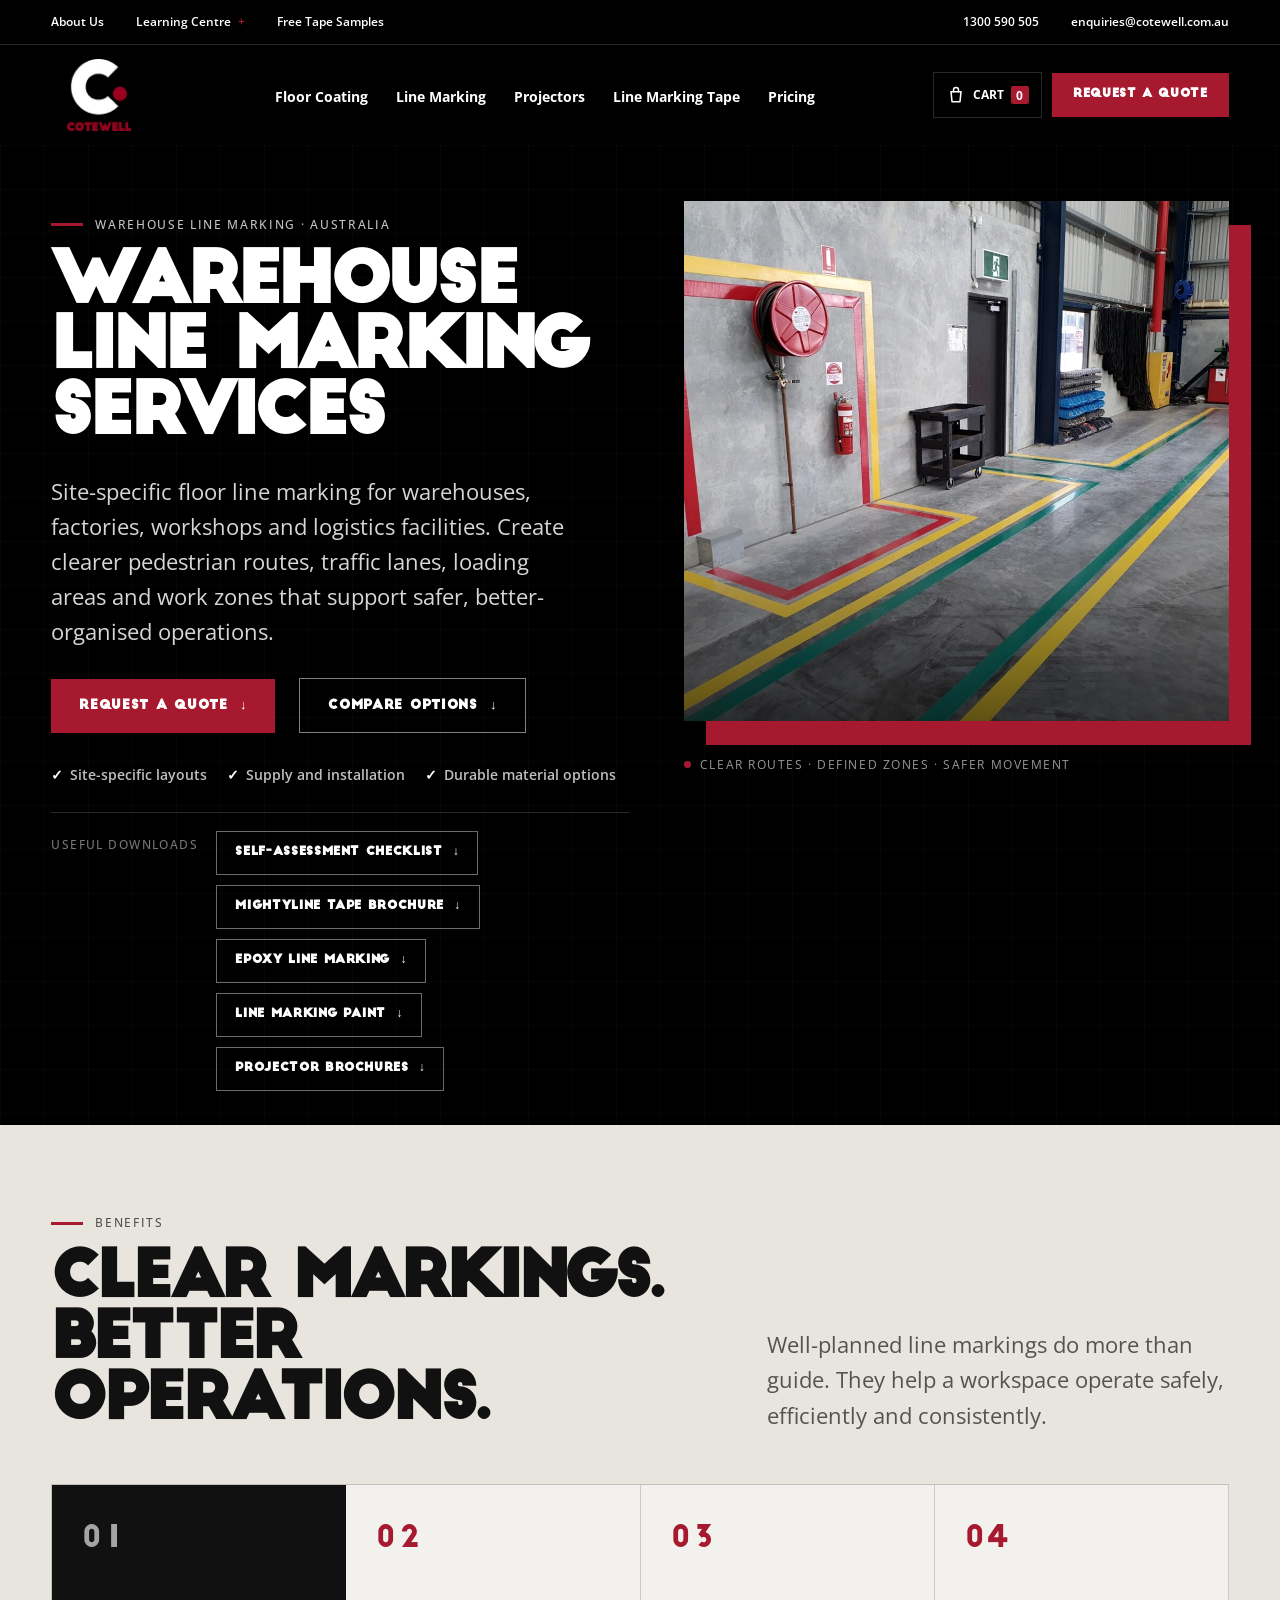
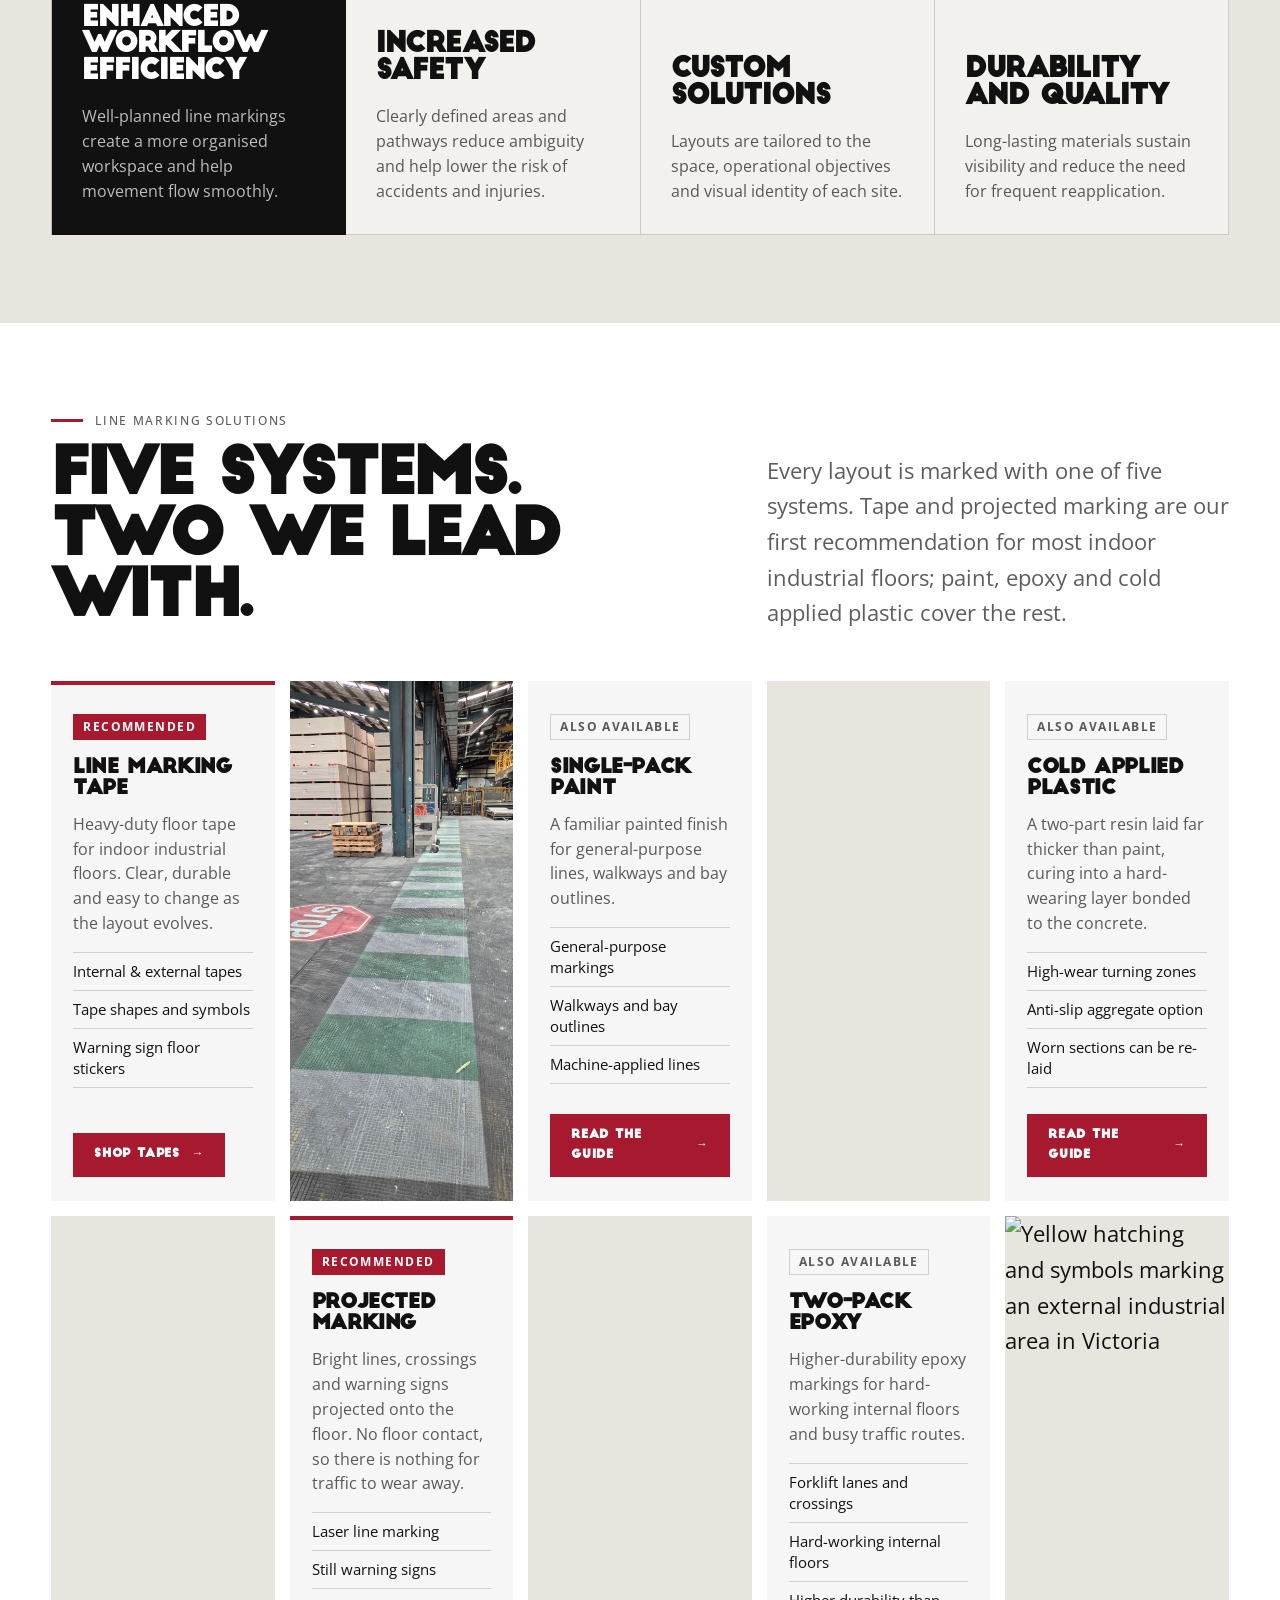
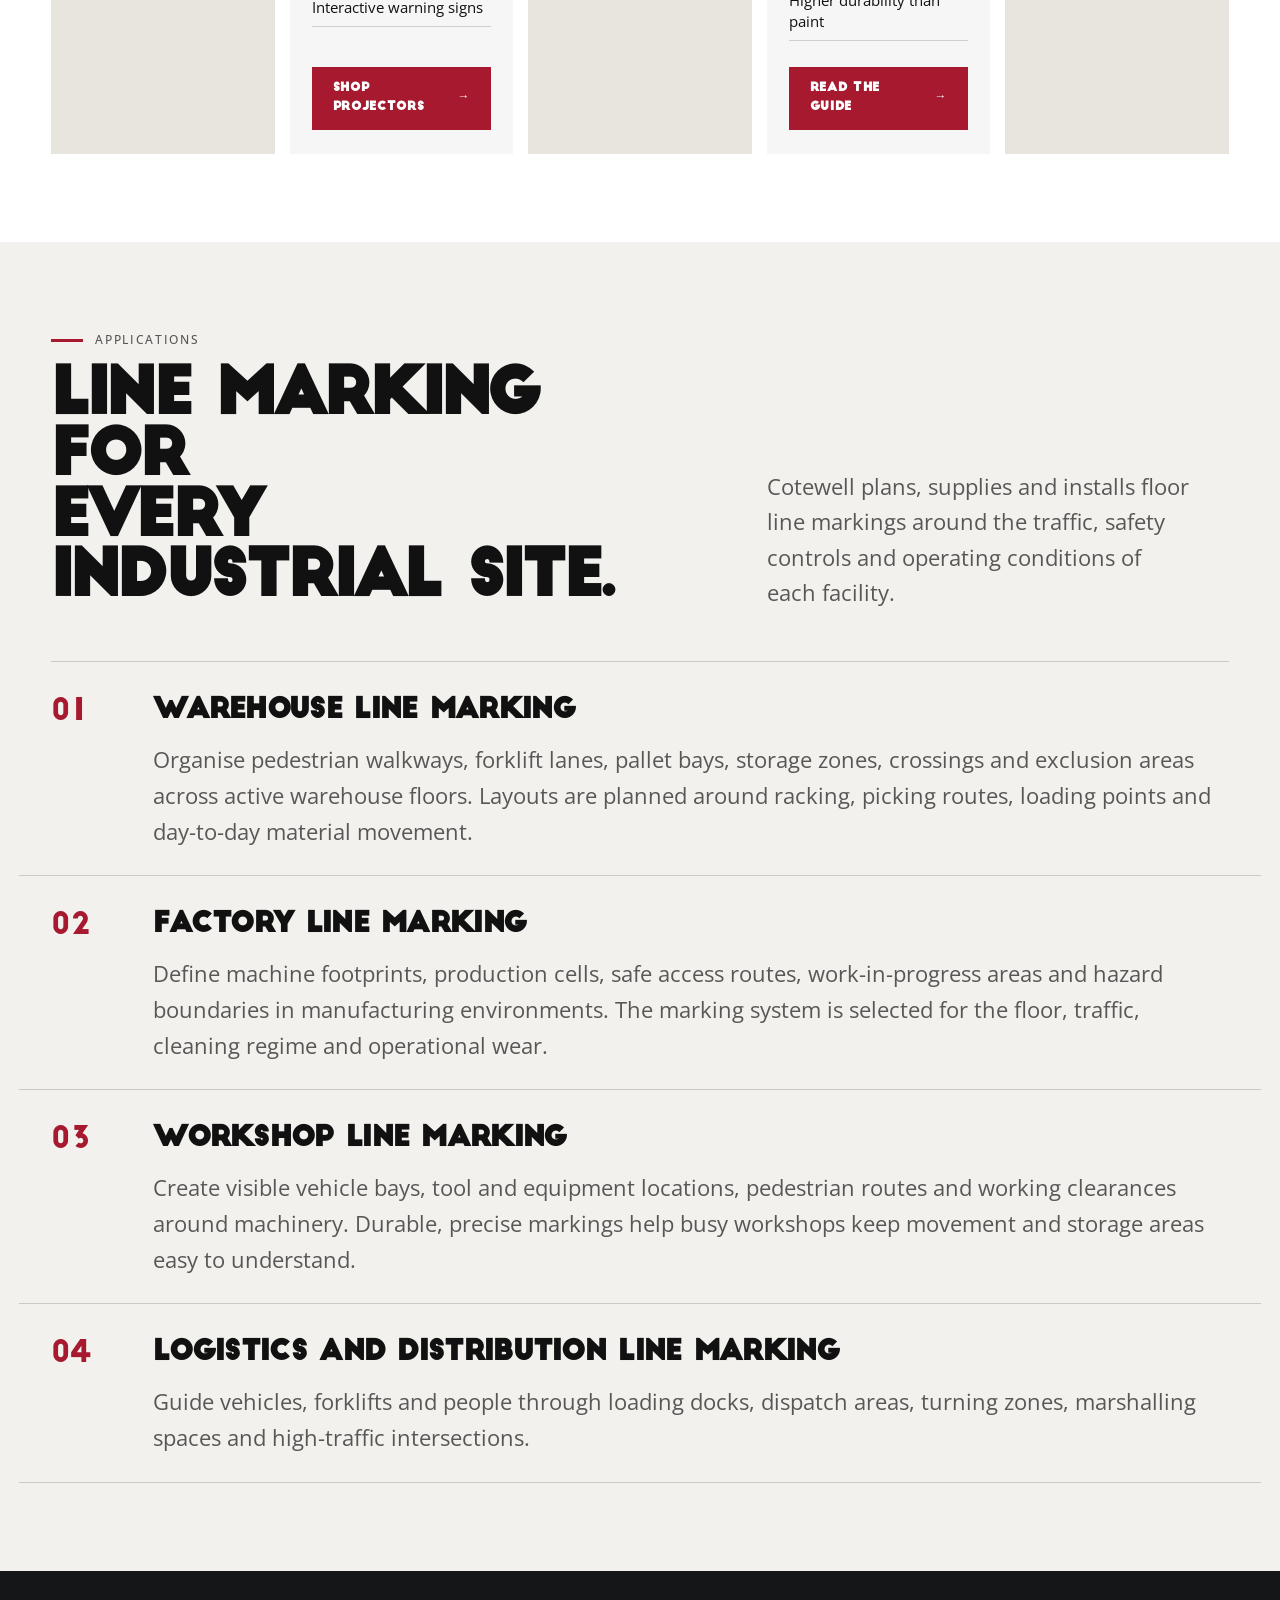
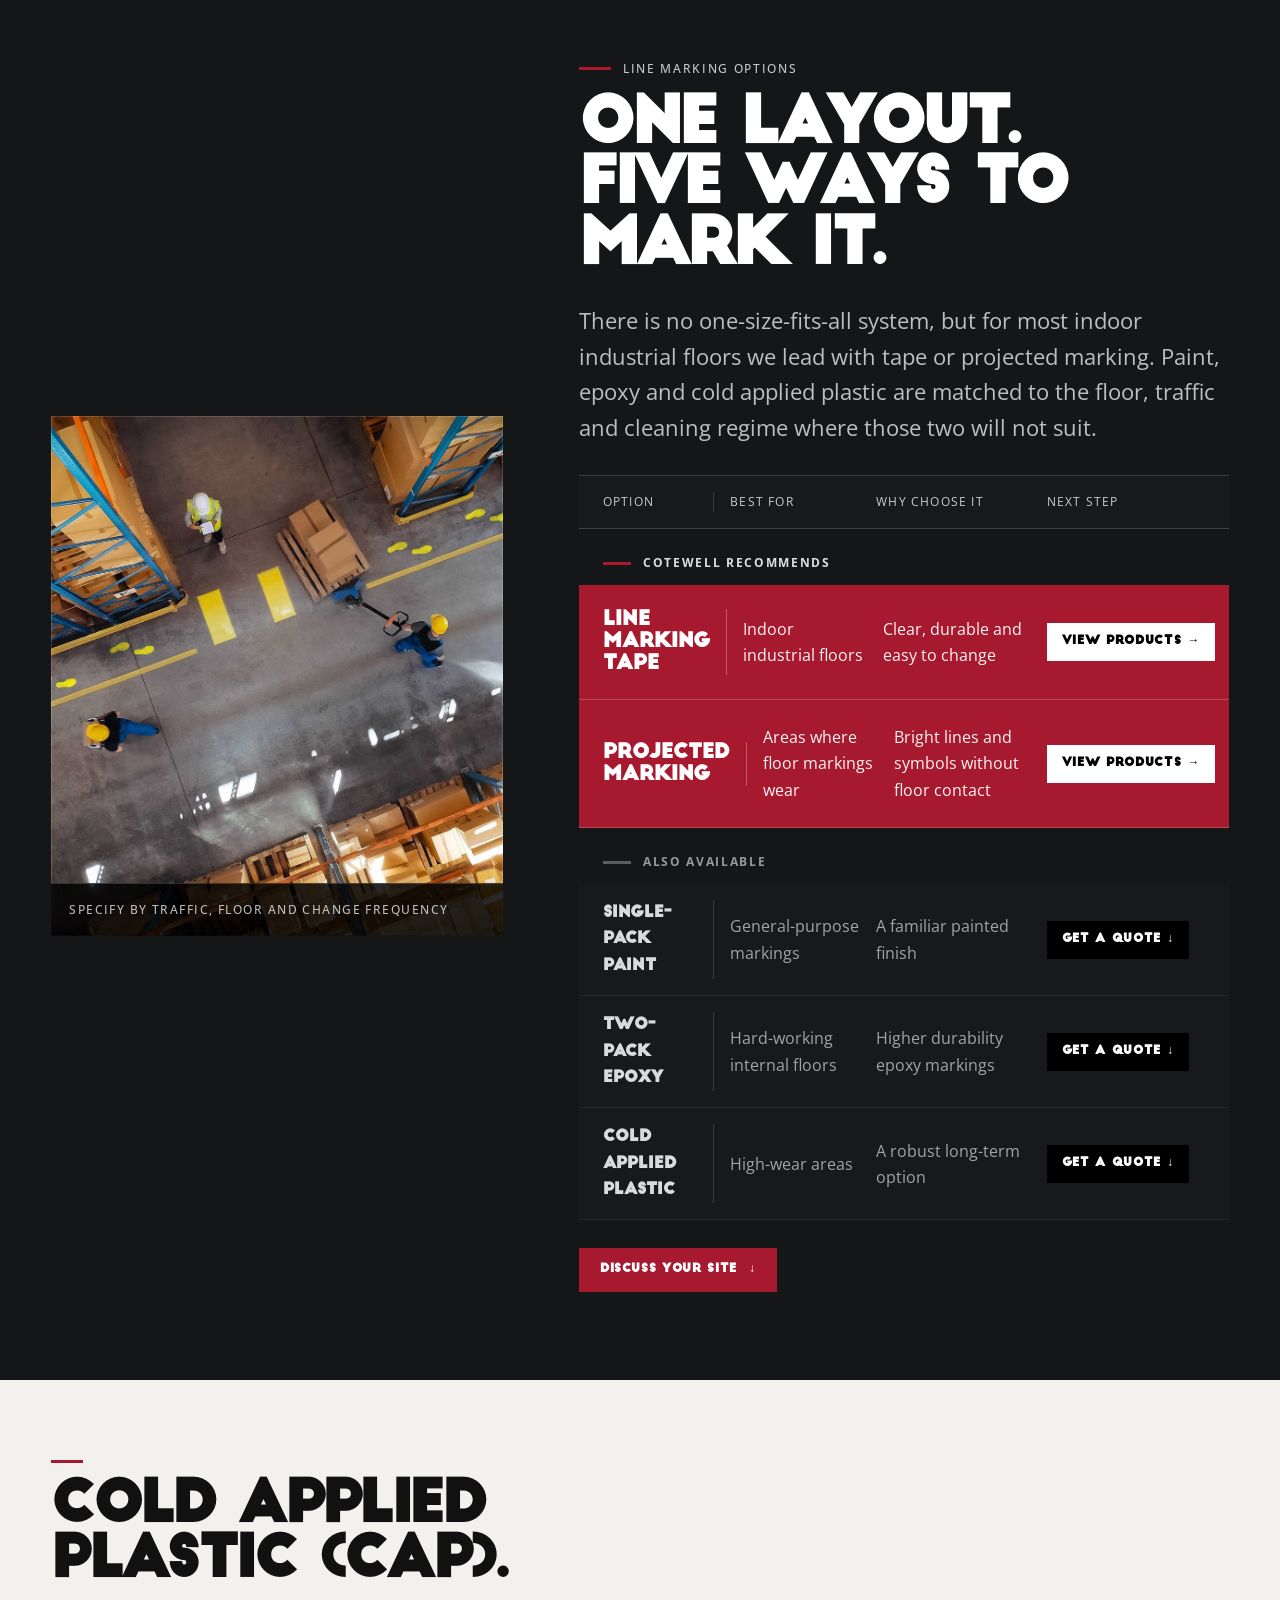
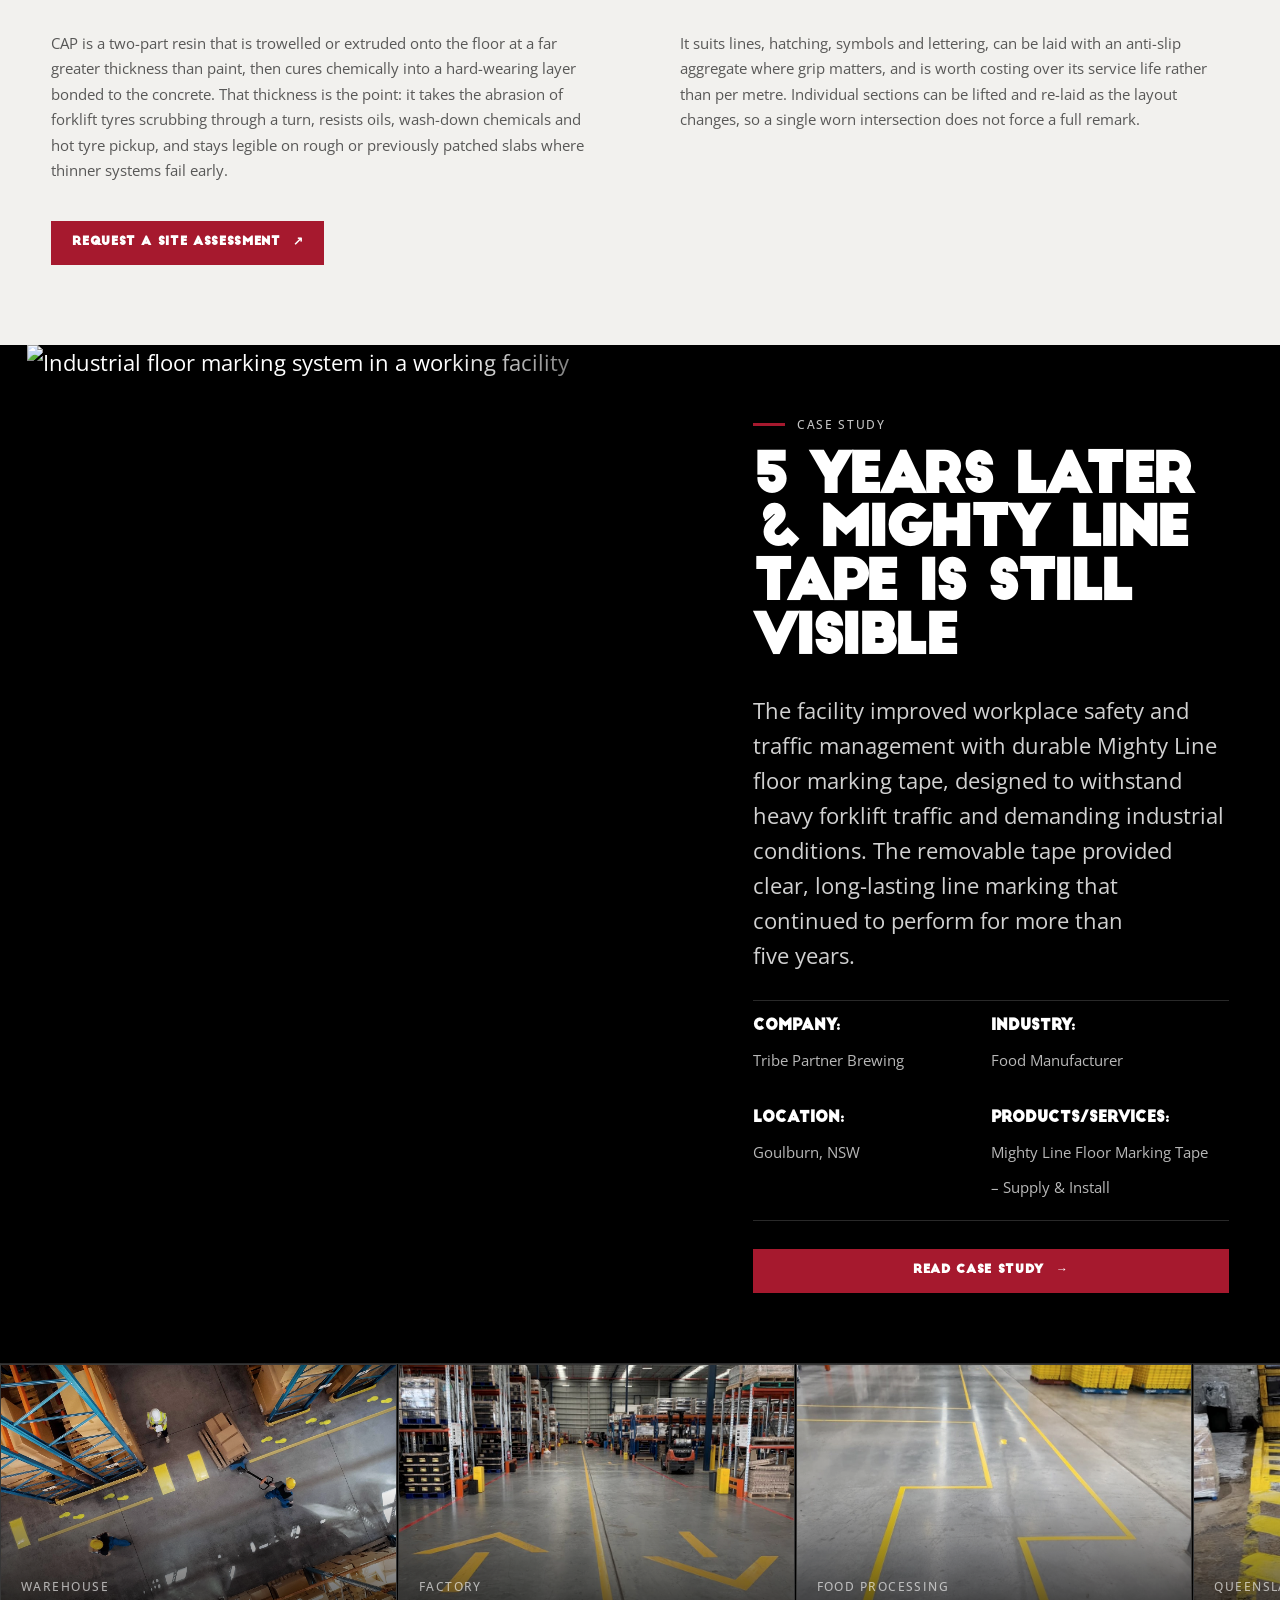
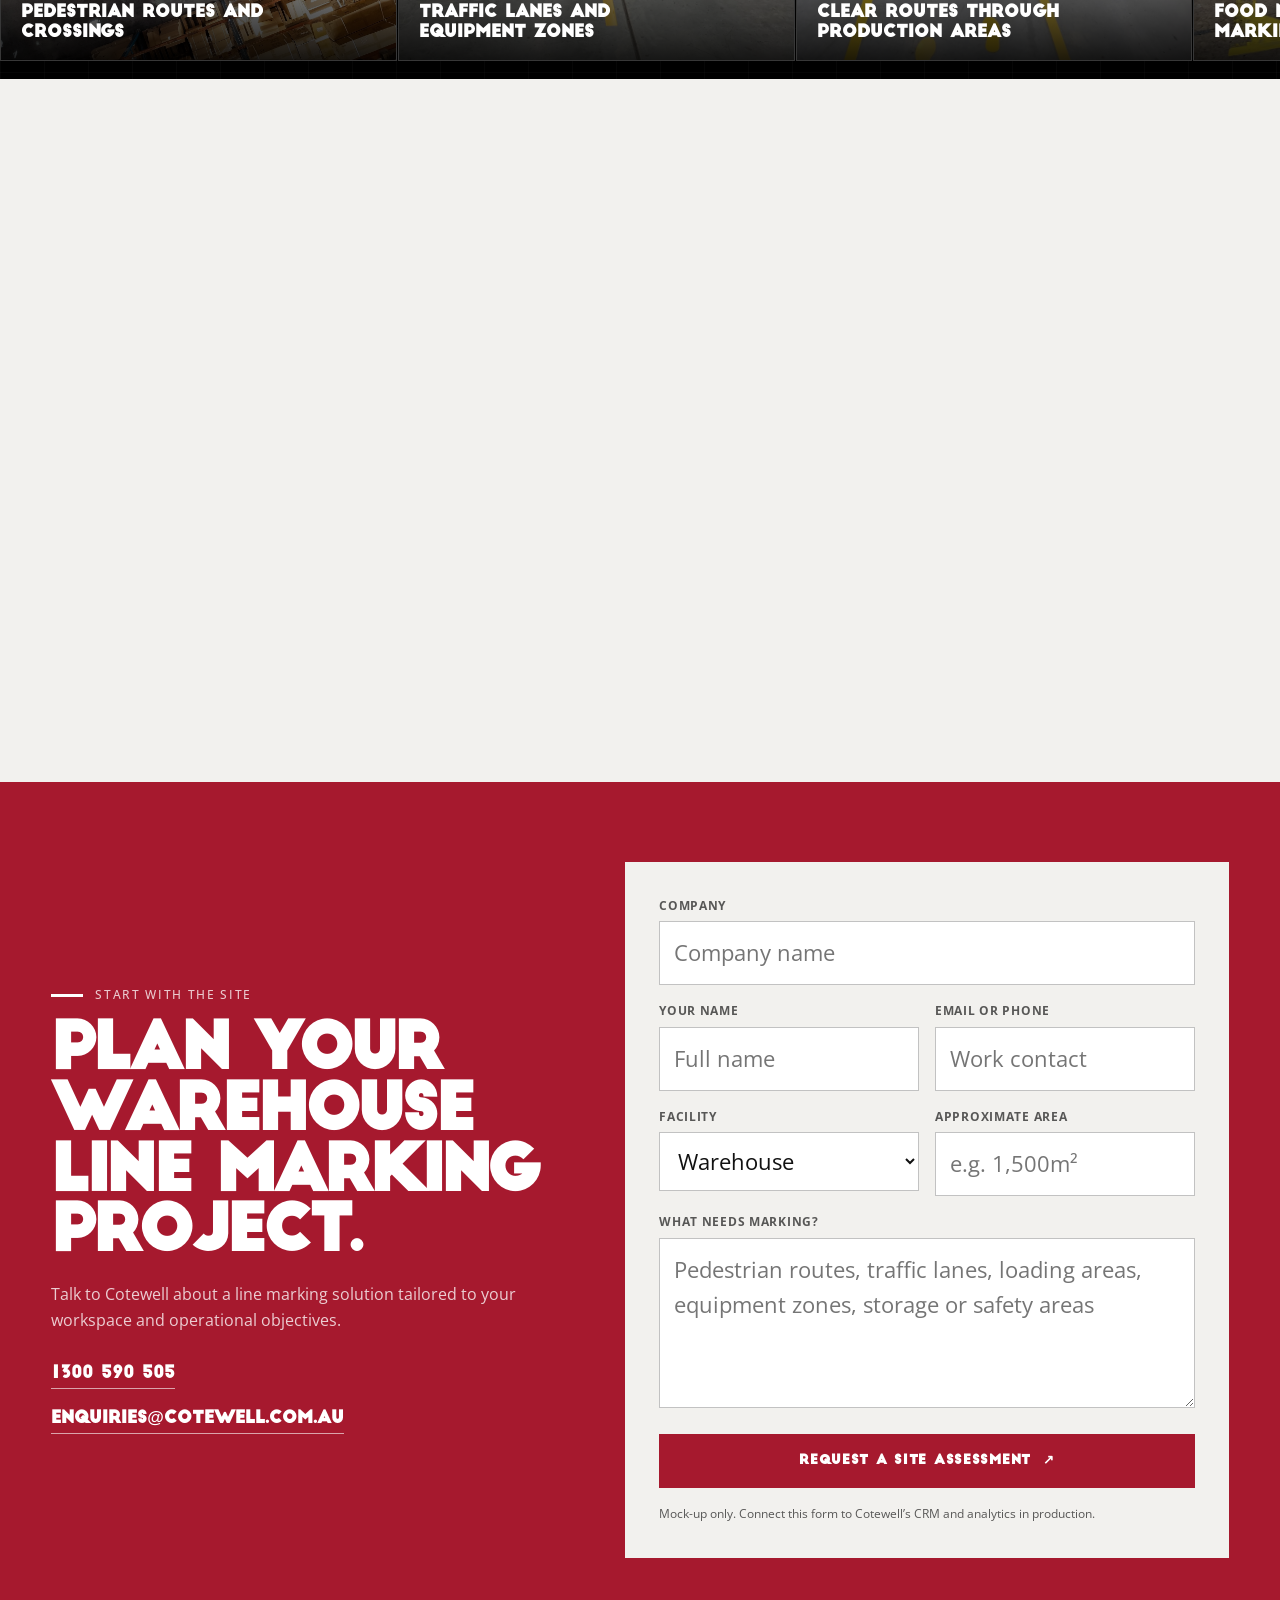
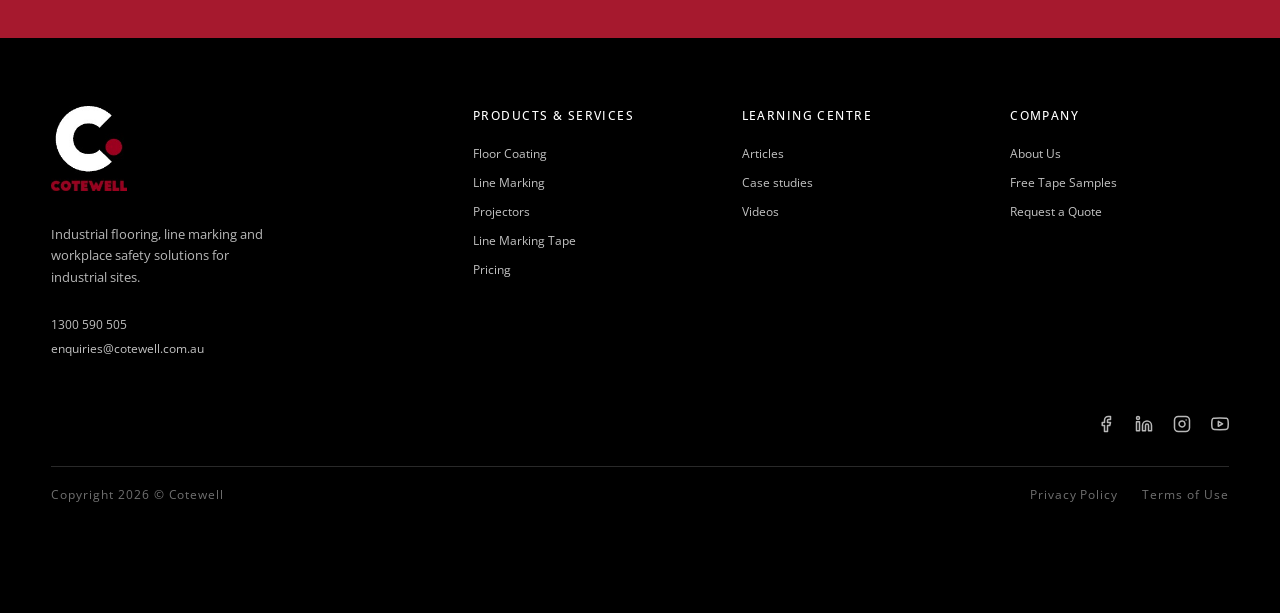
==== index.html @ 3748c62d "Section updates" ====
<!doctype html>
<html lang="en-AU">

<head>
  <meta charset="utf-8">
  <meta name="viewport" content="width=device-width, initial-scale=1">
  <title>Warehouse Line Marking | Cotewell Australia</title>
  <meta name="description"
    content="Warehouse line marking services for factories, workshops and logistics sites. Plan safer traffic routes, work zones and pedestrian areas.">
  <link rel="canonical" href="https://cotewell.com.au/service/line-markings/">
  <meta name="robots" content="noindex, nofollow">
  <meta name="theme-color" content="#090a0b">
  <script type="application/ld+json">
  {
    "@context": "https://schema.org",
    "@graph": [
      {
        "@type": "Service",
        "@id": "https://cotewell.com.au/service/line-markings/#service",
        "name": "Warehouse and Line Marking Services",
        "serviceType": "Warehouse and floor line marking",
        "url": "https://cotewell.com.au/service/line-markings/",
        "description": "Site-specific floor line marking for warehouses, factories, workshops and logistics facilities, including pedestrian routes, traffic lanes, loading areas, equipment zones and safety markings.",
        "provider": {
          "@type": "Organization",
          "name": "Cotewell",
          "url": "https://cotewell.com.au/",
          "telephone": "+61 1300 590 505"
        },
        "areaServed": {
          "@type": "Country",
          "name": "Australia"
        },
        "audience": {
          "@type": "BusinessAudience",
          "audienceType": "Warehouses, factories, workshops and logistics facilities"
        }
      },
      {
        "@type": "FAQPage",
        "@id": "https://cotewell.com.au/service/line-markings/#faq",
        "mainEntity": [
          {
            "@type": "Question",
            "name": "How much does warehouse or line marking cost?",
            "acceptedAnswer": {
              "@type": "Answer",
              "text": "Cost depends on the area, layout complexity, surface preparation, marking material, number of colours and symbols, site access and whether installation must happen after hours. Cotewell can assess the site and provide a project-specific quote."
            }
          },
          {
            "@type": "Question",
            "name": "How long do warehouse floor line markings last?",
            "acceptedAnswer": {
              "@type": "Answer",
              "text": "Longevity depends on the floor condition, traffic volume, vehicle turning, cleaning methods, chemical exposure and the selected system. Tape, paint, two-pack epoxy, cold applied plastic and projected marking each suit different wear profiles."
            }
          },
          {
            "@type": "Question",
            "name": "How much downtime is needed for line marking installation?",
            "acceptedAnswer": {
              "@type": "Answer",
              "text": "Downtime varies with preparation, layout size and the cure or application requirements of the selected material. Work can often be staged by zone or scheduled around shifts. Tape and projected marking may suit sites where access windows are especially limited."
            }
          },
          {
            "@type": "Question",
            "name": "What information is needed to plan a line marking layout?",
            "acceptedAnswer": {
              "@type": "Answer",
              "text": "Useful inputs include a site plan, pedestrian and vehicle routes, loading points, storage areas, machinery footprints, exclusion zones, floor condition, cleaning regime and future layout changes. An on-site assessment can confirm measurements and operational constraints."
            }
          },
          {
            "@type": "Question",
            "name": "Can line markings support workplace safety standards and site compliance?",
            "acceptedAnswer": {
              "@type": "Answer",
              "text": "Clear markings can support a site's traffic management, risk controls and safety communication. The final layout should reflect the site's risk assessment, operational rules, workplace health and safety duties and any applicable Australian Standards or client specifications."
            }
          }
        ]
      },
      {
        "@type": "BreadcrumbList",
        "@id": "https://cotewell.com.au/service/line-markings/#breadcrumb",
        "itemListElement": [
          {
            "@type": "ListItem",
            "position": 1,
            "name": "Home",
            "item": "https://cotewell.com.au/"
          },
          {
            "@type": "ListItem",
            "position": 2,
            "name": "Services",
            "item": "https://cotewell.com.au/service/"
          },
          {
            "@type": "ListItem",
            "position": 3,
            "name": "Warehouse and Line Marking",
            "item": "https://cotewell.com.au/service/line-markings/"
          }
        ]
      }
    ]
  }
  </script>
  <link rel="icon" href="assets/img/favicon.svg" type="image/svg+xml">
  <link rel="stylesheet" href="styles.css">
</head>

<body>
  <a class="skip-link" href="#main">Skip to content</a>


  <header class="site-header" data-header data-site-header>
    <div class="utility">
      <div class="shell utility__inner">
        <div class="utility__links">
          <a href="https://cotewell.com.au/our-story/">About Us</a>
          <div class="learning-menu">
            <button type="button" aria-expanded="false">Learning Centre</button>
            <div class="submenu">
              <a href="https://cotewell.com.au/learning-centre/#articles">Articles</a>
              <a href="https://cotewell.com.au/video-gallery/">Case studies</a>
              <a href="https://cotewell.com.au/video-gallery/">Videos</a>
            </div>
          </div>
          <a href="https://cotewell.com.au/request-free-sample/">Free Tape Samples</a>
        </div>
        <div class="utility__contact">
          <a href="tel:1300590505">1300 590 505</a>
          <a href="mailto:enquiries@cotewell.com.au">enquiries@cotewell.com.au</a>
        </div>
      </div>
    </div>
    <div class="shell main-nav">
      <a class="brand" href="https://cotewell.com.au/" aria-label="Cotewell home">
        <img src="assets/media/cotewell-logo.jpeg" alt="Cotewell">
      </a>
      <nav class="primary" id="primary-menu" aria-label="Primary navigation">
        <a href="https://cotewell.com.au/service/floor-coating-and-sealing/">Floor Coating</a>
        <a href="https://cotewell.com.au/service/line-markings/">Line Marking</a>
        <a href="https://cotewell.com.au/product-category/line-marking-projector/">Projectors</a>
        <a href="https://cotewell.com.au/product-category/tape/">Line Marking Tape</a>
        <a href="https://cotewell.com.au/cost-calculator/">Pricing</a>
      </nav>
      <div class="nav-actions">
        <a class="cart-link" href="https://cotewell.com.au/cart/" aria-label="Cart, 0 items">
          <svg width="15" height="15" viewBox="0 0 24 24" fill="none" stroke="currentColor" stroke-width="1.9"
            stroke-linecap="round" stroke-linejoin="round" aria-hidden="true">
            <path d="M6 8h12l-1.2 12H7.2L6 8z"></path>
            <path d="M9 8V6a3 3 0 0 1 6 0v2"></path>
          </svg>
          <span>Cart</span><b>0</b>
        </a>
        <a class="button button--red header-cta" href="https://cotewell.com.au/request-quote/">Request a Quote</a>
      </div>
    </div>
  </header>

  <main id="main">
    <section class="hero" id="overview">
      <div class="shell hero__grid">
        <div class="hero__copy reveal">
          <p class="eyebrow"><span></span>Warehouse line marking · Australia</p>
          <h1>Warehouse<br> Line Marking Services</h1>
          <p class="hero__lead">Site-specific floor line marking for warehouses, factories, workshops and logistics
            facilities. Create clearer pedestrian routes, traffic lanes, loading areas and work zones that support
            safer, better-organised operations.</p>
          <div class="hero__actions">
            <a class="button button--red button--large" href="#quote">Request a Quote <span>↓</span></a>
            <a class="button button--outline button--large" href="#options">Compare options <span>↓</span></a>
          </div>
          <ul class="hero__checks" aria-label="Line marking service assurances">
            <li>Site-specific layouts</li>
            <li>Supply and installation</li>
            <li>Durable material options</li>
          </ul>
          <div class="hero__resources" aria-label="Useful downloads">
            <span class="mono">Useful downloads</span>
            <div>
              <a href="https://cotewell.com.au/wp-content/uploads/2023/09/CTW_Self-Assessment_Checklist.pdf"
                target="_blank" rel="noopener">Self-assessment checklist <span aria-hidden="true">↓</span></a>
              <a href="https://cotewell.com.au/wp-content/uploads/2026/01/Mighty-Line-Standard-Tape-Brochure.pdf"
                target="_blank" rel="noopener">MightyLine tape brochure <span aria-hidden="true">↓</span></a>
              <a href="assets/PDF/2 Pack Epoxy Line Marking Brochure 2026.pdf" target="_blank" rel="noopener">Epoxy line
                marking <span aria-hidden="true">↓</span></a>
              <a href="assets/PDF/Delta Fieldlas Laser Line Marking Brochure - Bleed Margins.pdf" target="_blank"
                rel="noopener">Line marking paint <span aria-hidden="true">↓</span></a>
              <a href="assets/PDF/GoLine Line Marking Projector Brochure 2026.pdf" target="_blank"
                rel="noopener">Projector brochures <span aria-hidden="true">↓</span></a>
            </div>
          </div>
        </div>

        <div class="hero__visual reveal reveal--late">
          <picture>
            <img src="assets/img/line-markings-hero.jpg"
              alt="Clear yellow and white floor line markings in an industrial facility" width="1024" height="1024">
          </picture>
          <div class="hero__caption"><span class="live-dot" aria-hidden="true"></span>Clear routes · Defined zones ·
            Safer movement</div>
        </div>
      </div>
    </section>

    <section class="section benefits-section" id="benefits" aria-labelledby="benefits-title">
      <div class="shell">
        <div class="section-head reveal">
          <div>
            <p class="eyebrow eyebrow--dark"><span></span>Benefits</p>
            <h2 id="benefits-title">Clear markings.<br>Better operations.</h2>
          </div>
          <p>Well-planned line markings do more than guide. They help a workspace operate safely, efficiently and
            consistently.</p>
        </div>
        <div class="benefit-grid benefit-grid--four">
          <article class="benefit-card benefit-card--morale reveal" tabindex="0"><span
              class="benefit-card__number">01</span>
            <h3>Enhanced workflow efficiency</h3>
            <p>Well-planned line markings create a more organised workspace and help movement flow smoothly.</p>
          </article>
          <article class="benefit-card benefit-card--safety reveal" tabindex="0"><span
              class="benefit-card__number">02</span>
            <h3>Increased safety</h3>
            <p>Clearly defined areas and pathways reduce ambiguity and help lower the risk of accidents and injuries.
            </p>
          </article>
          <article class="benefit-card benefit-card--care reveal" tabindex="0"><span
              class="benefit-card__number">03</span>
            <h3>Custom solutions</h3>
            <p>Layouts are tailored to the space, operational objectives and visual identity of each site.</p>
          </article>
          <article class="benefit-card benefit-card--protection reveal" tabindex="0"><span
              class="benefit-card__number">04</span>
            <h3>Durability and quality</h3>
            <p>Long-lasting materials sustain visibility and reduce the need for frequent reapplication.</p>
          </article>
        </div>
      </div>
    </section>

    <section class="section solutions-section" id="solutions" aria-labelledby="solutions-title">
      <div class="shell">
        <div class="section-head reveal">
          <div>
            <p class="eyebrow eyebrow--dark"><span></span>Line marking solutions</p>
            <h2 id="solutions-title">Five systems.<br>Two we lead with.</h2>
          </div>
          <p>Every layout is marked with one of five systems. Tape and projected marking are our first recommendation
            for most indoor industrial floors; paint, epoxy and cold applied plastic cover the rest.</p>
        </div>
        <div class="solution-grid">
          <article class="solution solution--recommended reveal">
            <div class="solution__body">
              <div class="solution__copy">
                <p class="solution__tag">Recommended</p>
                <h3>Line marking tape</h3>
                <p>Heavy-duty floor tape for indoor industrial floors. Clear, durable and easy to change as the layout
                  evolves.</p>
                <ul>
                  <li>Internal &amp; external tapes</li>
                  <li>Tape shapes and symbols</li>
                  <li>Warning sign floor stickers</li>
                </ul>
              </div>
              <a class="button button--red" href="https://cotewell.com.au/product-category/tape/">Shop tapes <span
                  aria-hidden="true">→</span></a>
            </div>
            <div class="solution__media">
              <img src="assets/img/Standard Mighty Line Tape.jpg"
                alt="Blue MightyLine tape marking aisles and a forklift warning sign in a lean workplace" width="602"
                height="338" loading="lazy" decoding="async">
            </div>
          </article>
          <article class="solution solution--recommended reveal">
            <div class="solution__body">
              <div class="solution__copy">
                <p class="solution__tag">Recommended</p>
                <h3>Projected marking</h3>
                <p>Bright lines, crossings and warning signs projected onto the floor. No floor contact, so there is
                  nothing for traffic to wear away.</p>
                <ul>
                  <li>Laser line marking</li>
                  <li>Still warning signs</li>
                  <li>Interactive warning signs</li>
                </ul>
              </div>
              <a class="button button--red" href="https://cotewell.com.au/product-category/line-marking-projector/">Shop
                projectors <span aria-hidden="true">→</span></a>
            </div>
            <div class="solution__media">
              <img src="assets/img/Signum Projected Crossing & Stop Sign.jpg"
                alt="Projected green pedestrian crossing and stop sign on a warehouse floor" width="1441" height="2560"
                loading="lazy" decoding="async">
            </div>
          </article>
          <article class="solution reveal">
            <div class="solution__body">
              <div class="solution__copy">
                <p class="solution__tag">Also available</p>
                <h3>Single-pack paint</h3>
                <p>A familiar painted finish for general-purpose lines, walkways and bay outlines.</p>
                <ul>
                  <li>General-purpose markings</li>
                  <li>Walkways and bay outlines</li>
                  <li>Machine-applied lines</li>
                </ul>
              </div>
              <a class="button button--red"
                href="https://cotewell.com.au/pros-cons-of-single-pack-line-marking-paint">Read the guide <span
                  aria-hidden="true">→</span></a>
            </div>
            <div class="solution__media">
              <img src="assets/img/Painted Line Marking.jpg"
                alt="Line marking machine applying yellow paint at a Queensland food manufacturing site" width="900"
                height="1600" loading="lazy" decoding="async">
            </div>
          </article>
          <article class="solution reveal">
            <div class="solution__body">
              <div class="solution__copy">
                <p class="solution__tag">Also available</p>
                <h3>Two-pack epoxy</h3>
                <p>Higher-durability epoxy markings for hard-working internal floors and busy traffic routes.</p>
                <ul>
                  <li>Forklift lanes and crossings</li>
                  <li>Hard-working internal floors</li>
                  <li>Higher durability than paint</li>
                </ul>
              </div>
              <a class="button button--red"
                href="https://cotewell.com.au/pros-cons-of-our-2-pack-epoxy-line-marking/">Read the guide <span
                  aria-hidden="true">→</span></a>
            </div>
            <div class="solution__media">
              <img src="assets/img/Epoxy Line Marking.jpg"
                alt="Yellow walkway and footprint markings in a Victorian food processing warehouse" width="1080"
                height="1439" loading="lazy" decoding="async">
            </div>
          </article>
          <article class="solution reveal">
            <div class="solution__body">
              <div class="solution__copy">
                <p class="solution__tag">Also available</p>
                <h3>Cold applied plastic</h3>
                <p>A two-part resin laid far thicker than paint, curing into a hard-wearing layer bonded to the
                  concrete.</p>
                <ul>
                  <li>High-wear turning zones</li>
                  <li>Anti-slip aggregate option</li>
                  <li>Worn sections can be re-laid</li>
                </ul>
              </div>
              <a class="button button--red"
                href="https://cotewell.com.au/sick-of-repainting-your-lines-every-6-months-so-was-this-customer">Read
                the guide <span aria-hidden="true">→</span></a>
            </div>
            <div class="solution__media">
              <img src="assets/img/cap.jpg"
                alt="Yellow hatching and symbols marking an external industrial area in Victoria" width="1080"
                height="1439" loading="lazy" decoding="async">
            </div>
          </article>
        </div>
      </div>
    </section>

    <section class="section section--paper" id="applications">
      <div class="shell">
        <div class="section-head reveal">
          <div>
            <p class="eyebrow eyebrow--dark"><span></span>Applications</p>
            <h2>Line marking for<br>every industrial site.</h2>
          </div>
          <p>Cotewell plans, supplies and installs floor line markings around the traffic, safety controls and operating
            conditions of each facility.</p>
        </div>
        <div class="application-list">
          <article class="application reveal">
            <div class="application__number">01</div>
            <div>
              <h3>Warehouse line marking</h3>
              <p>Organise pedestrian walkways, forklift lanes, pallet bays, storage zones, crossings and exclusion areas
                across active warehouse floors. Layouts are planned around racking, picking routes, loading points and
                day-to-day material movement.</p>
            </div>
          </article>
          <article class="application reveal">
            <div class="application__number">02</div>
            <div>
              <h3>Factory line marking</h3>
              <p>Define machine footprints, production cells, safe access routes, work-in-progress areas and hazard
                boundaries in manufacturing environments. The marking system is selected for the floor, traffic,
                cleaning regime and operational wear.</p>
            </div>
          </article>
          <article class="application reveal">
            <div class="application__number">03</div>
            <div>
              <h3>Workshop line marking</h3>
              <p>Create visible vehicle bays, tool and equipment locations, pedestrian routes and working clearances
                around machinery. Durable, precise markings help busy workshops keep movement and storage areas easy to
                understand.</p>
            </div>
          </article>
          <article class="application reveal">
            <div class="application__number">04</div>
            <div>
              <h3>Logistics and distribution line marking</h3>
              <p>Guide vehicles, forklifts and people through loading docks, dispatch areas, turning zones, marshalling
                spaces and high-traffic intersections.</p>
            </div>
          </article>
        </div>
      </div>
    </section>

    <section class="section section--ink" id="options">
      <div class="shell system-grid">
        <div class="system-media reveal is-visible">
          <img src="assets/img/line-marking-installation.jpg"
            alt="Cotewell line marking installation on an industrial floor" width="2000" height="1125" loading="lazy">
          <span class="system-media__label mono">Specify by traffic, floor and change frequency</span>
        </div>
        <div class="system-copy reveal is-visible">
          <p class="eyebrow"><span></span>Line marking options</p>
          <h2>One layout.<br>Five ways to mark it.</h2>
          <p class="section-intro">There is no one-size-fits-all system, but for most indoor industrial floors we lead
            with tape or projected marking. Paint, epoxy and cold applied plastic are matched to the floor, traffic
            and cleaning regime where those two will not suit.</p>
          <div class="system-table" role="table" aria-label="Line marking options">
            <div class="system-row system-row--head" role="row"><span>Option</span><span>Best for</span><span>Why choose
                it</span><span>Next step</span></div>
            <div class="system-row system-row--group" role="row"><span>Cotewell recommends</span></div>
            <div class="system-row system-row--featured" role="row"><strong>Line marking tape</strong><span>Indoor
                industrial
                floors</span><span>Clear, durable and easy to change</span><a class="system-row__cta"
                href="https://cotewell.com.au/product-category/tape/">View products <span>→</span></a></div>
            <div class="system-row system-row--featured" role="row"><strong>Projected marking</strong><span>Areas where
                floor markings
                wear</span><span>Bright lines and symbols without floor contact</span><a class="system-row__cta"
                href="https://cotewell.com.au/product-category/line-marking-projector/">View products <span>→</span></a>
            </div>
            <div class="system-row system-row--group system-row--group-muted" role="row"><span>Also available</span>
            </div>
            <div class="system-row system-row--standard" role="row"><strong>Single-pack
                paint</strong><span>General-purpose
                markings</span><span>A familiar painted finish</span><a class="system-row__cta" href="#quote">Get a
                quote <span>↓</span></a></div>
            <div class="system-row system-row--standard" role="row"><strong>Two-pack epoxy</strong><span>Hard-working
                internal
                floors</span><span>Higher durability epoxy markings</span><a class="system-row__cta" href="#quote">Get
                a quote <span>↓</span></a></div>
            <div class="system-row system-row--standard" role="row"><strong>Cold applied plastic</strong><span>High-wear
                areas</span><span>A
                robust long-term option</span><a class="system-row__cta" href="#quote">Get a quote <span>↓</span></a>
            </div>
          </div>
          <a class="button button--red" href="#quote">Discuss your site <span>↓</span></a>
        </div>
      </div>
    </section>

    <section class="section section--paper cap-section reveal" id="cap">
      <div class="shell cap-grid">
        <div class="cap-header">
          <p class="eyebrow eyebrow--dark"><span></span></p>
          <h2>COLD APPLIED PLASTIC (CAP).</h2>
        </div>
        <div class="cap-text-left">
          <p>CAP is a two-part resin that is trowelled or extruded onto the floor at a far greater thickness than paint,
            then cures chemically into a hard-wearing layer bonded to the concrete. That thickness is the point: it
            takes the abrasion of forklift tyres scrubbing through a turn, resists oils, wash-down chemicals and hot
            tyre pickup, and stays legible on rough or previously patched slabs where thinner systems fail early.</p>
          <a class="button button--red" href="#quote">Request a site assessment <span>↗</span></a>
        </div>
        <div class="cap-text-right">
          <p>It suits lines, hatching, symbols and lettering, can be laid with an anti-slip aggregate where grip
            matters, and is worth costing over its service life rather than per metre. Individual sections can be lifted
            and re-laid as the layout changes, so a single worn intersection does not force a full remark.</p>
        </div>
      </div>
    </section>





    <section class="grillex" id="case-study">
      <div class="shell grillex-grid">
        <div class="grillex-media reveal">
          <img src="https://cotewell.com.au/wp-content/uploads/2026/09/IMG_9032-scaled.jpg"
            alt="Industrial floor marking system in a working facility" width="2000" height="2000" loading="lazy">
        </div>
        <div class="grillex-copy reveal">
          <p class="eyebrow"><span></span>Case study</p>
          <h2>5 Years Later &amp; Mighty Line Tape Is Still Visible</h2>
          <p class="grillex-quote">The facility improved workplace safety and traffic management with durable Mighty
            Line floor marking tape, designed to withstand heavy forklift traffic and demanding industrial conditions.
            The removable tape provided clear, long-lasting line marking that continued to perform for more than five
            years.</p>
          <div class="grillex-facts">
            <div><strong>Company:</strong><span>Tribe Partner Brewing</span></div>
            <div><strong>Industry:</strong><span>Food Manufacturer</span></div>
            <div><strong>Location:</strong><span>Goulburn, NSW</span></div>
            <div><strong>Products/Services:</strong><span>Mighty Line Floor Marking Tape – Supply &amp; Install</span>
            </div>
          </div>
          <a class="button button--red"
            href="https://cotewell.com.au/case-study-5-years-later-mighty-line-tape-is-still-visible/">Read Case Study
            <span>→</span></a>
        </div>
      </div>
    </section>

    <section class="project-gallery" id="project-gallery" aria-label="Completed line marking projects">
      <div class="project-gallery__frame">
        <div class="project-gallery__viewport reveal" tabindex="0"
          aria-label="Scroll through completed line marking projects">
          <div class="project-gallery__track">
            <figure class="project-gallery__slide">
              <img src="assets/img/line-marking-installation.jpg"
                alt="Yellow pedestrian crossing and floor markings in a warehouse" width="2000" height="1125"
                loading="lazy">
              <figcaption><span class="mono">Warehouse</span><strong>Pedestrian routes and crossings</strong>
              </figcaption>
            </figure>

            <figure class="project-gallery__slide">
              <img src="assets/img/line-marking-products.jpg"
                alt="Factory floor with yellow traffic lanes and equipment zones" width="2000" height="2000"
                loading="lazy">
              <figcaption><span class="mono">Factory</span><strong>Traffic lanes and equipment zones</strong>
              </figcaption>
            </figure>

            <figure class="project-gallery__slide">
              <img src="assets/img/project-food-processing-vic.jpeg"
                alt="Floor line marking in a Victorian food processing facility" width="1080" height="1439"
                loading="lazy" decoding="async">
              <figcaption><span class="mono">Food processing</span><strong>Clear routes through production
                  areas</strong></figcaption>
            </figure>
            <figure class="project-gallery__slide">
              <img src="assets/img/project-food-manufacturing-qld.jpg"
                alt="Line marking installation in a Queensland food manufacturing facility" width="900" height="1600"
                loading="lazy" decoding="async">
              <figcaption><span class="mono">Queensland</span><strong>Food manufacturing line marking</strong>
              </figcaption>
            </figure>

            <figure class="project-gallery__slide">
              <img src="assets/img/project-external-marking-vic.jpeg"
                alt="External industrial line marking installation in Victoria" width="1080" height="1439"
                loading="lazy" decoding="async">
              <figcaption><span class="mono">External areas</span><strong>Outdoor traffic and access markings</strong>
              </figcaption>
            </figure>
            <figure class="project-gallery__slide">
              <img src="assets/img/project-drink-manufacturing-nsw.jpg"
                alt="Floor line marking in a New South Wales drink manufacturing site" width="2048" height="1536"
                loading="lazy" decoding="async">
              <figcaption><span class="mono">New South Wales</span><strong>Drink manufacturing traffic routes</strong>
              </figcaption>
            </figure>

            <figure class="project-gallery__slide">
              <img src="assets/img/project-barrier-install-qld.jpg"
                alt="Safety barrier and floor line marking installation in Queensland" width="1134" height="2016"
                loading="lazy" decoding="async">
              <figcaption><span class="mono">Queensland</span><strong>Barrier and line marking installation</strong>
              </figcaption>
            </figure>
            <figure class="project-gallery__slide">
              <img src="assets/img/project-industrial-install.jpg" alt="Completed industrial floor marking installation"
                width="1200" height="1600" loading="lazy" decoding="async">
              <figcaption><span class="mono">Industrial site</span><strong>Operational zones and walkways</strong>
              </figcaption>
            </figure>

          </div>
        </div>
      </div>
    </section>

    <section class="section section--paper faq" id="faq">
      <div class="shell faq-grid">
        <div class="faq-intro reveal">
          <p class="eyebrow eyebrow--dark"><span></span>Line marking FAQs</p>
          <h2>Start with<br>the site.</h2>
          <p>Practical answers for facilities, operations and safety teams.</p>
          <a class="text-link text-link--dark" href="https://cotewell.com.au/learning-centre/">Explore the learning
            centre</a>
        </div>
        <div class="faq-list reveal">
          <details open>
            <summary>How much does warehouse or line marking cost?</summary>
            <p>Cost depends on the area, layout complexity, surface preparation, marking material, number of colours and
              symbols, site access and whether installation must happen after hours. Cotewell can assess the site and
              provide a project-specific quote.</p>
          </details>
          <details>
            <summary>How long do warehouse floor line markings last?</summary>
            <p>Longevity depends on the floor condition, traffic volume, vehicle turning, cleaning methods, chemical
              exposure and the selected system. Tape, paint, two-pack epoxy, cold applied plastic and projected marking
              each suit different wear profiles.</p>
          </details>
          <details>
            <summary>How much downtime is needed for line marking installation?</summary>
            <p>Downtime varies with preparation, layout size and the cure or application requirements of the selected
              material. Work can often be staged by zone or scheduled around shifts. Tape and projected marking may suit
              sites where access windows are especially limited.</p>
          </details>
          <details>
            <summary>What information is needed to plan a line marking layout?</summary>
            <p>Useful inputs include a site plan, pedestrian and vehicle routes, loading points, storage areas,
              machinery footprints, exclusion zones, floor condition, cleaning regime and future layout changes. An
              on-site assessment can confirm measurements and operational constraints.</p>
          </details>
          <details>
            <summary>Can line markings support workplace safety standards and site compliance?</summary>
            <p>Clear markings can support a site's traffic management, risk controls and safety communication. The final
              layout should reflect the site's risk assessment, operational rules, workplace health and safety duties
              and any applicable Australian Standards or client specifications.</p>
          </details>
        </div>
      </div>
    </section>

    <section class="quote-section" id="quote">
      <div class="shell quote-grid">
        <div class="quote-copy reveal">
          <p class="eyebrow"><span></span>Start with the site</p>
          <h2>Plan your warehouse<br>line marking project.</h2>
          <p>Talk to Cotewell about a line marking solution tailored to your workspace and operational objectives.</p>
          <div class="contact-lines"><a href="tel:1300590505">1300 590 505</a><a
              href="mailto:enquiries@cotewell.com.au">enquiries@cotewell.com.au</a></div>
        </div>
        <form class="quote-form reveal" action="#" aria-label="Line marking enquiry mock-up">
          <div class="field field--wide"><label for="company">Company</label><input id="company" name="company"
              autocomplete="organization" placeholder="Company name"></div>
          <div class="field"><label for="name">Your name</label><input id="name" name="name" autocomplete="name"
              placeholder="Full name"></div>
          <div class="field"><label for="contact">Email or phone</label><input id="contact" name="contact"
              placeholder="Work contact"></div>
          <div class="field"><label for="facility">Facility</label><select id="facility" name="facility">
              <option>Warehouse</option>
              <option>Factory or manufacturing site</option>
              <option>Workshop</option>
              <option>Distribution or logistics centre</option>
              <option>Other site</option>
            </select></div>
          <div class="field"><label for="area">Approximate area</label><input id="area" name="area"
              placeholder="e.g. 1,500m²"></div>
          <div class="field field--wide"><label for="constraint">What needs marking?</label><textarea id="constraint"
              name="constraint" rows="4"
              placeholder="Pedestrian routes, traffic lanes, loading areas, equipment zones, storage or safety areas"></textarea>
          </div>
          <button class="button button--red button--large field--wide" type="button">Request a site assessment
            <span>↗</span></button>
          <p class="form-note field--wide">Mock-up only. Connect this form to Cotewell’s CRM and analytics in
            production.</p>
        </form>
      </div>
    </section>
  </main>

  <footer class="site-footer">
    <div class="shell footer-grid">
      <div class="footer-brand">
        <a class="brand brand--footer" href="https://cotewell.com.au/"><img class="brand-logo brand-logo--footer"
            src="assets/media/cotewell-logo.jpeg" alt="Cotewell" width="134" height="150"></a>
        <p>Industrial flooring, line marking and<br>workplace safety solutions for industrial sites.</p>
        <div class="footer-contact">
          <a href="tel:1300590505">1300 590 505</a>
          <a href="mailto:enquiries@cotewell.com.au">enquiries@cotewell.com.au</a>
        </div>
      </div>

      <div>
        <strong class="mono">Products &amp; Services</strong>
        <a href="https://cotewell.com.au/service/floor-coating-and-sealing/">Floor Coating</a>
        <a href="https://cotewell.com.au/service/line-markings/">Line Marking</a>
        <a href="https://cotewell.com.au/product-category/line-marking-projector/">Projectors</a>
        <a href="https://cotewell.com.au/product-category/tape/">Line Marking Tape</a>
        <a href="https://cotewell.com.au/cost-calculator/">Pricing</a>
      </div>

      <div>
        <strong class="mono">Learning Centre</strong>
        <a href="https://cotewell.com.au/learning-centre/#articles">Articles</a>
        <a href="https://cotewell.com.au/video-gallery/">Case studies</a>
        <a href="https://cotewell.com.au/video-gallery/">Videos</a>
      </div>

      <div>
        <strong class="mono">Company</strong>
        <a href="https://cotewell.com.au/our-story/">About Us</a>
        <a href="https://cotewell.com.au/request-free-sample/">Free Tape Samples</a>
        <a href="https://cotewell.com.au/request-quote/">Request a Quote</a>
      </div>
    </div>
    <div class="shell footer-socials">
      <a href="#" aria-label="Facebook"><svg viewBox="0 0 24 24" width="18" height="18" stroke="currentColor"
          stroke-width="2" fill="none" stroke-linecap="round" stroke-linejoin="round">
          <path d="M18 2h-3a5 5 0 0 0-5 5v3H7v4h3v8h4v-8h3l1-4h-4V7a1 1 0 0 1 1-1h3z"></path>
        </svg></a>
      <a href="#" aria-label="LinkedIn"><svg viewBox="0 0 24 24" width="18" height="18" stroke="currentColor"
          stroke-width="2" fill="none" stroke-linecap="round" stroke-linejoin="round">
          <path d="M16 8a6 6 0 0 1 6 6v7h-4v-7a2 2 0 0 0-2-2 2 2 0 0 0-2 2v7h-4v-7a6 6 0 0 1 6-6z"></path>
          <rect x="2" y="9" width="4" height="12"></rect>
          <circle cx="4" cy="4" r="2"></circle>
        </svg></a>
      <a href="#" aria-label="Instagram"><svg viewBox="0 0 24 24" width="18" height="18" stroke="currentColor"
          stroke-width="2" fill="none" stroke-linecap="round" stroke-linejoin="round">
          <rect x="2" y="2" width="20" height="20" rx="5" ry="5"></rect>
          <path d="M16 11.37A4 4 0 1 1 12.63 8 4 4 0 0 1 16 11.37z"></path>
          <line x1="17.5" y1="6.5" x2="17.51" y2="6.5"></line>
        </svg></a>
      <a href="#" aria-label="YouTube"><svg viewBox="0 0 24 24" width="18" height="18" stroke="currentColor"
          stroke-width="2" fill="none" stroke-linecap="round" stroke-linejoin="round">
          <path
            d="M22.54 6.42a2.78 2.78 0 0 0-1.94-2C18.88 4 12 4 12 4s-6.88 0-8.6.46a2.78 2.78 0 0 0-1.94 2A29 29 0 0 0 1 11.75a29 29 0 0 0 .46 5.33 2.78 2.78 0 0 0 1.94 2c1.72.46 8.6.46 8.6.46s6.88 0 8.6-.46a2.78 2.78 0 0 0 1.94-2 29 29 0 0 0 .46-5.33 29 29 0 0 0-.46-5.33z">
          </path>
          <polygon points="9.75 15.02 15.5 11.75 9.75 8.48 9.75 15.02"></polygon>
        </svg></a>
    </div>
    <div class="shell footer-bottom">
      <span>Copyright 2026 © Cotewell</span>
      <div class="footer-bottom-links">
        <a href="#">Privacy Policy</a>
        <a href="#">Terms of Use</a>
      </div>
    </div>
  </footer>

  <aside class="sticky-cta" data-sticky-cta aria-label="Line marking quick actions" aria-hidden="true">
    <div class="shell sticky-cta__inner">
      <span class="sticky-cta__prompt">Plan your line marking project</span>
      <div class="sticky-cta__actions"><a class="button button--red"
          href="https://cotewell.com.au/request-quote/">Request a Quote <span>↗</span></a><a
          class="button button--outline" href="tel:1300590505">Call 1300 590 505 <span>→</span></a></div>
    </div>
  </aside>

  <script src="app.js" defer></script>
</body>

</html>
---- styles.css ----
@font-face {
  font-family: "Big John";
  src: url("assets/fonts/Big John.otf") format("opentype");
  font-style: normal;
  font-weight: normal;
  font-display: swap;
}

@font-face {
  font-family: "Open Sans";
  src: url("assets/fonts/OpenSans-VariableFont_wdth,wght.ttf") format("truetype");
  font-style: normal;
  font-weight: 300 900;
  font-display: swap;
}

@font-face {
  font-family: "Open Sans";
  src: url("assets/fonts/OpenSans-Italic-VariableFont_wdth,wght.ttf") format("truetype");
  font-style: italic;
  font-weight: 300 900;
  font-display: swap;
}





:root {
  --black: #000;
  --ink: #090a0b;
  --soft-ink: #141618;
  --paper: #f2f1ee;
  --white: #fff;
  --market-carparks: #EA7600;
  --market-warehouses: #0092BC;
  --market-workshops: #702082;
  --market-other: #009681;

  --red: #A6192E;
  --signal: #A6192E;
  --signal-bright: #A6192E;
  --line-dark: rgba(0, 0, 0, 0.16);
  --line-light: rgba(255, 255, 255, 0.16);
  --muted-dark: rgba(0, 0, 0, 0.64);
  --muted-light: rgba(255, 255, 255, 0.72);
  --shell: 1760px;
  --gutter: max(24px, calc(100vw * 0.04));
  --site-header-height: 108px;
  --section-nav-height: 48px;
  --live-body-copy: clamp(1.26rem, calc(1.26rem + .12vw), 1.35rem);
}

* {
  box-sizing: border-box;
}

html {
  scroll-behavior: smooth;
  background: var(--ink);
}

section[id] {
  scroll-margin-top: calc(var(--site-header-height) + var(--section-nav-height) + 18px);
}

body {
  margin: 0;
  min-width: 320px;
  background: var(--ink);
  color: var(--white);
  font-family: "Open Sans", sans-serif;
  font-size: var(--live-body-copy);
  line-height: 1.65;
  -webkit-font-smoothing: antialiased;
  text-rendering: optimizeLegibility;
}

body.menu-open {
  overflow: hidden;
}

img {
  display: block;
  max-width: 100%;
}

a {
  color: inherit;
  text-decoration: none;
}

button,
input,
select,
textarea {
  font: inherit;
}

button,
a {
  -webkit-tap-highlight-color: transparent;
}

.shell {
  width: min(calc(100% - (var(--gutter) * 2)), var(--shell));
  margin-inline: auto;
}

.mono {
  font-family: "Open Sans", monospace;
  font-size: 12px;
  font-weight: 500;
  letter-spacing: 0.12em;
  text-transform: uppercase;
}

.visually-hidden {
  position: absolute;
  width: 1px;
  height: 1px;
  padding: 0;
  margin: -1px;
  overflow: hidden;
  clip: rect(0 0 0 0);
  white-space: nowrap;
  border: 0;
}

.skip-link {
  position: fixed;
  z-index: 999;
  left: 16px;
  top: 16px;
  translate: 0 -150%;
  background: var(--white);
  color: var(--black);
  padding: 10px 14px;
  font-weight: 700;
}

.skip-link:focus {
  translate: 0;
}

.mockup-bar {
  background: var(--paper);
  color: #111;
  border-bottom: 1px solid var(--line-dark);
  font-family: "Open Sans", monospace;
  font-size: 12px;
  letter-spacing: 0.06em;
  text-transform: uppercase;
}

.mockup-bar__inner {
  min-height: 40px;
  display: flex;
  align-items: center;
  gap: 12px;
}

.mockup-bar__inner>span:not(.status-dot) {
  color: var(--muted-dark);
}

.mockup-bar__meta {
  margin-left: auto;
}

.status-dot {
  width: 7px;
  height: 7px;
  border-radius: 50%;
  background: var(--signal);
}

[data-site-header] {
  position: sticky;
  z-index: 100;
  top: 0;
  transform: translateY(0);
  transition: transform .28s ease;
}

[data-site-header].is-hidden {
  transform: translateY(-100%);
}

.site-header {
  position: relative;
  z-index: 100;
  background: var(--black);
  color: var(--white);
  transition: box-shadow .28s ease;
}

[data-site-header].is-compact {
  box-shadow: 0 9px 26px rgba(0, 0, 0, .28);
}

.utility {
  border-bottom: 1px solid var(--line-light);
}

.utility__inner {
  min-height: 40px;
  display: flex;
  align-items: center;
  justify-content: space-between;
  gap: 22px;
}

.utility__links,
.utility__contact {
  display: flex;
  align-items: center;
  gap: 32px;
}

.utility a {
  font-family: "Open Sans", sans-serif;
  font-size: 12px;
  font-weight: 600;
}

.utility a:hover,
.utility a:focus-visible {
  color: var(--white);
  box-shadow: inset 0 -2px var(--red);
}

.learning-menu {
  position: relative;
}

.learning-menu>button {
  border: 0;
  padding: 12px 0;
  background: transparent;
  color: inherit;
  font-family: "Open Sans", sans-serif;
  font-size: 12px;
  font-weight: 600;
  cursor: pointer;
}

.learning-menu>button::after {
  margin-left: 7px;
  content: "+";
  color: var(--red);
}

.learning-menu:hover .submenu,
.learning-menu:focus-within .submenu {
  display: grid;
}

.submenu {
  position: absolute;
  top: 100%;
  left: -14px;
  width: 180px;
  display: none;
  border: 1px solid var(--line-light);
  background: #000;
  padding: 8px 14px 12px;
  z-index: 100;
}

.submenu a {
  padding: 8px 0;
}

.main-nav {
  min-height: 100px;
  display: grid;
  grid-template-columns: 106px 1fr auto;
  align-items: center;
  gap: 24px;
  transition: min-height .2s ease;
}

[data-site-header].is-compact .main-nav {
  min-height: 70px;
}

.brand {
  width: 96px;
  height: 72px;
  overflow: hidden;
  display: flex;
  align-items: center;
}

.brand img {
  height: 100%;
  width: 100%;
  object-fit: contain;
}

.primary {
  display: flex;
  align-items: center;
  justify-content: center;
  gap: clamp(14px, 2.2vw, 30px);
}

.primary a {
  position: relative;
  padding: 31px 0 28px;
  font-family: "Open Sans", sans-serif;
  font-size: 14px;
  font-weight: 700;
  white-space: nowrap;
}

.primary a::after {
  position: absolute;
  right: 0;
  bottom: 20px;
  left: 0;
  height: 3px;
  background: var(--red);
  content: "";
  transform: scaleX(0);
  transform-origin: left;
  transition: transform .18s ease;
}

.primary a:hover::after,
.primary a[aria-current="page"]::after {
  transform: scaleX(1);
}

.nav-actions {
  display: flex;
  align-items: center;
  gap: 10px;
}

.cart-link {
  min-height: 46px;
  display: inline-flex;
  align-items: center;
  gap: 7px;
  border: 1px solid var(--line-light);
  padding: 9px 12px;
  color: var(--white);
  font-size: 12px;
  font-weight: 700;
  text-transform: uppercase;
}

.cart-link:hover,
.cart-link:focus-visible {
  border-color: var(--red);
  background: var(--red);
}

.cart-link svg {
  width: 20px;
  height: 20px;
  fill: none;
  stroke: currentColor;
  stroke-linecap: round;
  stroke-linejoin: round;
  stroke-width: 1.8;
}

.cart-link b {
  min-width: 18px;
  height: 18px;
  display: grid;
  place-items: center;
  border-radius: 2px;
  background: var(--red);
  color: var(--white);
  font-family: "Open Sans", sans-serif;
  font-size: 12px;
  font-weight: 700;
}

.menu-toggle {
  display: none;
  border: 1px solid var(--white);
  border-radius: 2px;
  padding: 11px;
  background: transparent;
  color: var(--white);
}

.section-nav {
  position: sticky;
  z-index: 99;
  top: var(--site-header-height);
  height: var(--section-nav-height);
  overflow: hidden;
  border-bottom: 1px solid rgba(255, 255, 255, .16);
  background: rgba(9, 10, 11, .97);
  color: var(--white);
  backdrop-filter: blur(16px);
  transition: top 260ms ease;
}

.site-header.is-hidden+.section-nav {
  top: 0;
}

.section-nav__inner {
  height: 100%;
  display: flex;
  align-items: stretch;
}

.section-nav__label {
  flex: 0 0 auto;
  display: flex;
  align-items: center;
  border-right: 1px solid var(--line-light);
  padding-right: 18px;
  color: rgba(255, 255, 255, .44);
  font-family: "Open Sans";
  font-size: 12px;
  letter-spacing: .12em;
  text-transform: uppercase;
}

.section-nav__links {
  min-width: 0;
  display: flex;
  align-items: stretch;
  gap: 4px;
  overflow-x: auto;
  padding-left: 10px;
  scrollbar-width: none;
  -webkit-overflow-scrolling: touch;
}

.section-nav__links::-webkit-scrollbar {
  display: none;
}

.section-nav__links a {
  position: relative;
  flex: 0 0 auto;
  display: flex;
  align-items: center;
  padding: 0 12px;
  color: rgba(255, 255, 255, .6);
  font-size: 12px;
  font-weight: 700;
  white-space: nowrap;
  transition: color 180ms ease, background-color 180ms ease;
}

.section-nav__links a::after {
  content: "";
  position: absolute;
  right: 12px;
  bottom: 0;
  left: 12px;
  height: 2px;
  background: var(--red);
  transform: scaleX(0);
  transform-origin: left;
  transition: transform 180ms ease;
}

.section-nav__links a:hover,
.section-nav__links a:focus-visible,
.section-nav__links a[aria-current="true"] {
  color: var(--white);
  background: rgba(255, 255, 255, .055);
}

.section-nav__links a[aria-current="true"]::after {
  transform: scaleX(1);
}

.section-nav__links a:focus-visible {
  outline: 2px solid var(--white);
  outline-offset: -3px;
}


.button {
  min-height: 44px;
  display: inline-flex;
  align-items: center;
  justify-content: center;
  gap: 12px;
  border: 0;
  border-radius: 0;
  padding: 12px 21px;
  font-family: "Big John", sans-serif;
  font-size: 12px;
  font-weight: 800;
  letter-spacing: 0.055em;
  text-transform: uppercase;
  cursor: pointer;
  transition: background 180ms ease, color 180ms ease, transform 180ms ease;
}

.button:hover {
  transform: translateY(-2px);
}

.button--red {
  background: var(--red);
  color: var(--white);
}

.button--red:hover {
  background: #7d0019;
}

.button--outline {
  border: 1px solid rgba(255, 255, 255, .42);
  background: transparent;
  color: var(--white);
}

.button--outline:hover {
  border-color: var(--white);
  background: var(--white);
  color: var(--black);
}

.button--large {
  min-height: 54px;
  padding: 16px 28px;
  font-size: 13px;
}

.text-link {
  display: inline-flex;
  align-items: center;
  justify-content: center;
  gap: 8px;
  border: 1px solid currentColor;
  border-radius: 0;
  padding: 10px 18px;
  font-size: 12px;
  font-family: "Big John", sans-serif;
  font-weight: 800;
  letter-spacing: 0.055em;
  text-transform: uppercase;
  transition: background 180ms ease, color 180ms ease, transform 180ms ease;
}

.text-link::after {
  content: "→";
}

.text-link:hover {
  opacity: .72;
}

.text-link--dark {
  color: var(--black);
}

.text-link--light {
  color: var(--white);
}

.eyebrow {
  display: flex;
  align-items: center;
  gap: 12px;
  margin: 0 0 18px;
  color: rgba(255, 255, 255, 0.76);
  font-family: "Open Sans", monospace;
  font-size: 12px;
  font-weight: 500;
  letter-spacing: 0.14em;
  text-transform: uppercase;
}

.eyebrow span {
  width: 32px;
  height: 3px;
  background: var(--signal);
}

.section--red .eyebrow span,
.quote-section .eyebrow span {
  background: var(--white);
}

.eyebrow--dark {
  color: var(--muted-dark);
}

h1,
h2,
h3,
p {
  text-wrap: pretty;
}

h1,
h2,
h3 {
  font-family: "Big John", sans-serif;
}

.hero {
  overflow: clip;
  background:
    linear-gradient(rgba(255, 255, 255, .025) 1px, transparent 1px),
    linear-gradient(90deg, rgba(255, 255, 255, .025) 1px, transparent 1px),
    var(--black);
  background-size: 44px 44px;
  padding: 56px 0 0;
}

.hero__grid {
  display: grid;
  grid-template-columns: 1.03fr .97fr;
  gap: 54px;
  align-items: start;
}

.hero__copy {
  padding-block: 14px 34px;
}

.hero h1 {
  margin: 0;
  font-size: clamp(50px, 5.5vw, 78px);
  font-weight: 800;
  line-height: .93;
  letter-spacing: -0.04em;
  text-transform: uppercase;
}

.hero h1 em {
  color: var(--signal);
  font-style: normal;
}

.hero__lead {
  max-width: 610px;
  margin: 26px 0 28px;
  color: rgba(255, 255, 255, .84);
  font-size: var(--live-body-copy);
  line-height: 1.62;
}

.hero__actions {
  display: flex;
  align-items: center;
  gap: 24px;
  flex-wrap: wrap;
}

.hero__resources {
  display: grid;
  grid-template-columns: auto 1fr;
  gap: 14px 18px;
  align-items: start;
  max-width: 620px;
  margin-top: 24px;
  border-top: 1px solid var(--line-light);
  padding-top: 18px;
}

.hero__resources>.mono {
  color: rgba(255, 255, 255, .46);
  padding-top: 4px;
}

.hero__resources>div {
  display: flex;
  flex-wrap: wrap;
  gap: 10px 22px;
}

.hero__resources a {
  min-height: 44px;
  display: inline-flex;
  align-items: center;
  justify-content: center;
  gap: 10px;
  border: 1px solid rgba(255, 255, 255, .42);
  border-radius: 0;
  /* corner-framed CTA, matching .button--outline */
  padding: 11px 18px;
  background: transparent;
  color: var(--white);
  font-family: "Big John", sans-serif;
  font-size: 12px;
  font-weight: 800;
  letter-spacing: 0.055em;
  text-transform: uppercase;
  transition: background 180ms ease, border-color 180ms ease, color 180ms ease, transform 180ms ease;
}

.hero__resources a:hover,
.hero__resources a:focus-visible {
  border-color: var(--white);
  background: var(--white);
  color: var(--black);
  transform: translateY(-2px);
}

.hero__resources a:focus-visible {
  outline: 2px solid var(--white);
  outline-offset: 4px;
}

.hero__checks {
  display: flex;
  flex-wrap: wrap;
  gap: 12px 20px;
  margin: 30px 0 0;
  padding: 0;
  list-style: none;
  color: rgba(255, 255, 255, .75);
  font-size: 14px;
  font-weight: 600;
}

.hero__checks li::before {
  content: "✓";
  margin-right: 7px;
  color: var(--white);
}

.hero__visual {
  position: relative;
  min-height: 520px;
}

.hero__visual::before {
  content: "";
  position: absolute;
  inset: 24px -22px -24px 22px;
  background: var(--red);
}

.hero__visual>picture img {
  position: absolute;
  inset: 0;
  width: 100%;
  height: 100%;
  object-fit: cover;
  filter: saturate(.78) contrast(1.08);
}

.hero__visual::after {
  content: "";
  position: absolute;
  inset: 0;
  background: linear-gradient(180deg, transparent 55%, rgba(0, 0, 0, .62));
  pointer-events: none;
}

.hero__caption {
  position: absolute;
  z-index: 2;
  top: calc(100% + 14px);
  left: 0;
  font-family: "Open Sans";
  font-size: 12px;
  letter-spacing: .13em;
  text-transform: uppercase;
  color: rgba(255, 255, 255, 0.6);
  margin-top: 20px;
}

.proof-rail {
  position: relative;
  z-index: 4;
  display: grid;
  grid-template-columns: 1.35fr repeat(4, 1fr);
  margin-top: 44px;
  border: 1px solid var(--line-light);
  background: var(--ink);
}

.proof-rail>div {
  min-height: 142px;
  padding: 22px;
  border-right: 1px solid var(--line-light);
}

.proof-rail>div:last-child {
  border-right: 0;
}

.proof-rail__intro {
  display: flex;
  flex-direction: column;
  justify-content: space-between;
}

.proof-rail__intro span {
  color: rgba(255, 255, 255, .72);
}

.proof-rail__intro strong {
  font-family: "Big John";
  font-size: 17px;
  text-transform: uppercase;
}

.proof-stat {
  display: flex;
  flex-direction: column;
  justify-content: space-between;
}

.proof-stat strong {
  font-family: "Big John";
  font-size: 35px;
  line-height: 1;
  letter-spacing: -.04em;
}

.proof-stat strong span {
  font-size: 13px;
  letter-spacing: 0;
  text-transform: uppercase;
}

.proof-stat>span {
  color: var(--muted-light);
  font-size: 16px;
  line-height: 1.4;
}

.proof-stat--accent {
  background: var(--red);
}

.benefits-section {
  background: #e8e5df;
  color: #111;
}

.benefit-grid {
  display: grid;
  grid-template-columns: repeat(3, 1fr);
  grid-auto-rows: minmax(330px, 1fr);
  border-top: 1px solid var(--line-dark);
  border-left: 1px solid var(--line-dark);
}

.benefit-card {
  --hover-colour: var(--red);
  min-height: 330px;
  display: flex;
  flex-direction: column;
  border-right: 1px solid var(--line-dark);
  border-bottom: 1px solid var(--line-dark);
  background: var(--paper);
  padding: 30px;
  color: #111;
  outline: none;
  transition: background-color 260ms ease, color 260ms ease, transform 260ms cubic-bezier(.2, .8, .2, 1);
}

.benefit-card--morale {
  background: #111;
  color: var(--white);
  --hover-colour: var(--red);
}


.benefit-card:hover,
.benefit-card:focus-visible {
  z-index: 1;
  background: var(--hover-colour);
  color: var(--white);
  transform: translateY(-5px);
}

.benefit-card:focus-visible {
  box-shadow: inset 0 0 0 3px var(--white);
}

.benefit-card__number {
  color: var(--red);
  font-family: "Big John";
  font-size: 30px;
  font-weight: 500;
  letter-spacing: .11em;
  text-transform: uppercase;
  transition: color 260ms ease;
}

.benefit-card--morale .benefit-card__number {
  color: rgba(255, 255, 255, .62);
}

.benefit-card:hover .benefit-card__number,
.benefit-card:focus-visible .benefit-card__number {
  color: rgba(255, 255, 255, .72);
}

.benefit-card h3 {
  max-width: 14ch;
  margin: auto 0 18px;
  font-size: clamp(27px, 2.5vw, 36px);
  line-height: .98;
  letter-spacing: -.035em;
  text-transform: uppercase;
}

.benefit-card p {
  max-width: 56ch;
  margin: 0;
  color: var(--muted-dark);
  font-family: "Open Sans", sans-serif;
  font-size: 16px;
  letter-spacing: 0;
  line-height: 1.55;
  text-transform: none;
  transition: color 260ms ease;
}

.benefit-card--morale p {
  max-width: 65ch;
  color: rgba(255, 255, 255, .72);
}

.benefit-card:hover p,
.benefit-card:focus-visible p {
  color: rgba(255, 255, 255, .86);
}

.section {
  padding: 88px 0;
}

.section--paper {
  background: var(--paper);
  color: #111;
}

.section--black {
  background: var(--black);
}

.section--ink {
  background: var(--soft-ink);
}

.section--red {
  background: var(--red);
}

.section-head {
  display: grid;
  grid-template-columns: 1.15fr .85fr;
  gap: 90px;
  align-items: end;
  margin-bottom: 50px;
}

.section-head h2,
.system-copy h2,
.longevity-copy h2,
.roi-grid h2,
.faq-intro h2,
.quote-copy h2 {
  margin: 0;
  font-size: clamp(42px, 5vw, 68px);
  font-weight: 800;
  line-height: .95;
  letter-spacing: -0.045em;
  text-transform: uppercase;
}

.section-head>p,
.section-intro {
  margin: 0;
  color: var(--muted-dark);
  font-size: var(--live-body-copy);
  line-height: 1.65;
}

.section-head--light>p {
  color: rgba(255, 255, 255, .78);
}

.application-list {
  border-top: 1px solid var(--line-dark);
}

.application {
  display: grid;
  grid-template-columns: 74px 1fr;
  gap: 28px;
  align-items: start;
  border-bottom: 1px solid var(--line-dark);
  padding: 26px 32px;
  margin: 0 -32px;
}

.application:hover {
  background-color: var(--red);
  border-bottom-color: var(--red);
}

.application__number {
  color: var(--red);
  font-family: "Big John";
  font-size: 30px;
}

.application:hover .application__number {
  color: #fff;
}

.application h3 {
  margin: 0 0 8px;
  font-size: 28px;
  text-transform: uppercase;
  letter-spacing: -.025em;
}

.application:hover h3 {
  color: #fff;
}

.application p {
  max-width: 82ch;
  margin: 0;
  color: var(--muted-dark);
}

.application:hover p {
  color: #fff;
}

.system-grid {
  display: grid;
  grid-template-columns: .82fr 1.18fr;
  gap: 76px;
  align-items: center;
}

.system-media {
  position: relative;
  min-height: 520px;
}

.system-media img {
  position: absolute;
  inset: 0;
  width: 100%;
  height: 100%;
  object-fit: cover;
}

.system-media::after {
  content: "";
  position: absolute;
  inset: 0;
  box-shadow: inset 0 0 0 1px rgba(255, 255, 255, .14);
}

.system-media__label {
  position: absolute;
  z-index: 2;
  bottom: 0;
  left: 0;
  right: 0;
  background: rgba(0, 0, 0, .84);
  border-top: 1px solid var(--line-light);
  padding: 16px 18px;
  color: var(--muted-light);
}

.system-copy .section-intro {
  max-width: 64ch;
  margin: 24px 0 30px;
  color: var(--muted-light);
}

.system-table {
  border-top: 1px solid var(--line-light);
  margin-bottom: 26px;
}

.system-table .system-row {
  padding-left: 24px;
  padding-right: 24px;
}

.system-row {
  display: grid;
  grid-template-columns: .82fr 1.1fr 1.3fr;
  gap: 16px;
  border-bottom: 1px solid rgba(255, 255, 255, 0.05);
  padding: 16px 0;
  color: var(--muted-light);
  font-size: 16px;
}

.system-row:not(.system-row--head) {
  background: #17191b;
}

.system-row--head {
  background: #17191b;
  color: rgba(255, 255, 255, .78);
  font-family: "Open Sans";
  font-size: 12px;
  letter-spacing: .1em;
  text-transform: uppercase;
  border-bottom: 1px solid var(--line-light);
}

.system-row strong {
  color: var(--white);
  font-family: "Big John";
  font-size: 16px;
  text-transform: uppercase;
}

@media (min-width: 768px) {
  .system-row> :first-child {
    border-right: 1px solid rgba(255, 255, 255, 0.15);
    padding-right: 16px;
  }
}

.comparison-section {
  background: #dcd8cf;
  color: #111;
}

.comparison-table-wrap {
  overflow-x: auto;
  border: 1px solid rgba(0, 0, 0, .32);
  background: var(--paper);
}

.comparison-table {
  width: 100%;
  min-width: 780px;
  border-collapse: collapse;
  table-layout: fixed;
}

.comparison-table th,
.comparison-table td {
  border-right: 1px solid var(--line-dark);
  border-bottom: 1px solid var(--line-dark);
  padding: 19px 22px;
  text-align: left;
  vertical-align: top;
}

.comparison-table tr> :last-child {
  border-right: 0;
}

.comparison-table tbody tr:last-child>* {
  border-bottom: 0;
}

.comparison-table thead th {
  background: #111;
  color: var(--white);
  font-family: "Big John";
  font-size: 14px;
  letter-spacing: .045em;
  text-transform: uppercase;
}

.comparison-table thead th:first-child {
  width: 24%;
  color: rgba(255, 255, 255, .58);
}

.comparison-table thead th:last-child {
  background: var(--red);
}

.comparison-table tbody th {
  width: 24%;
  background: #e7e3dc;
  font-family: "Big John";
  font-size: 13px;
  line-height: 1.3;
  text-transform: uppercase;
}

.comparison-table tbody td {
  color: var(--muted-dark);
  font-size: 14px;
  line-height: 1.5;
}

.comparison-table tbody td:last-child {
  background: rgba(155, 0, 32, .055);
  color: #242424;
}

.comparison-footer {
  display: flex;
  align-items: center;
  justify-content: space-between;
  gap: 28px;
  border-bottom: 1px solid var(--line-dark);
  padding: 22px 0;
}

.comparison-footer p {
  margin: 0;
  color: var(--muted-dark);
  font-size: 14px;
}

.comparison-footer strong {
  color: #111;
}

.downtime-grid {
  display: grid;
  grid-template-columns: repeat(3, 1fr);
  gap: 1px;
  background: rgba(255, 255, 255, .3);
  border: 1px solid rgba(255, 255, 255, .3);
}

.downtime-card {
  min-height: 410px;
  display: flex;
  flex-direction: column;
  background: var(--paper);
  color: #111;
  padding: 28px;
}

.downtime-card>.mono {
  color: var(--red);
}

.downtime-card h3 {
  margin: 22px 0 30px;
  font-size: 28px;
  line-height: 1.02;
  text-transform: uppercase;
}

.downtime-card p {
  color: var(--muted-dark);
  font-size: 14px;
  line-height: 1.58;
}

.downtime-card .fit {
  margin-top: auto;
  border-top: 1px solid var(--line-dark);
  padding-top: 15px;
  font-family: "Big John";
  font-size: 12px;
  text-transform: uppercase;
}

.downtime-card--dark {
  background: var(--black);
  color: var(--white);
}

.downtime-card--dark p {
  color: var(--muted-light);
}

.downtime-card--dark .fit {
  border-color: var(--line-light);
}

.timebar {
  display: flex;
  height: 44px;
  margin-bottom: 16px;
  overflow: hidden;
  background: #ddd;
}

.timebar span {
  width: var(--size);
  display: flex;
  align-items: center;
  padding: 0 11px;
  background: var(--red);
  color: var(--white);
  font-family: "Open Sans";
  font-size: 12px;
  text-transform: uppercase;
}

.timebar span+span {
  background: #1a1b1d;
}

.zonebar {
  display: grid;
  grid-template-columns: repeat(4, 1fr);
  gap: 4px;
  margin-bottom: 16px;
}

.zonebar span {
  display: grid;
  place-items: center;
  height: 44px;
  background: #1a1b1d;
  color: var(--white);
  font-family: "Open Sans";
  font-size: 12px;
}

.zonebar span:nth-child(2) {
  background: var(--red);
}

.fast-clock {
  display: flex;
  align-items: flex-end;
  gap: 7px;
  margin-bottom: 16px;
  color: var(--white);
}

.fast-clock strong {
  font-family: "Big John";
  font-size: 76px;
  line-height: .8;
  letter-spacing: -.06em;
}

.fast-clock span {
  font-family: "Open Sans";
  font-size: 12px;
  text-transform: uppercase;
}

.fine-print {
  margin: 16px 0 0;
  color: rgba(255, 255, 255, .68);
  font-size: 12px;
}

.longevity-grid {
  display: grid;
  grid-template-columns: .9fr 1.1fr;
  gap: 76px;
  align-items: center;
}

.longevity-copy .section-intro {
  margin: 24px 0 32px;
}

.load-map {
  margin: 0 0 30px;
  padding: 0;
  list-style: none;
  border-top: 1px solid var(--line-dark);
}

.load-map li {
  display: grid;
  grid-template-columns: 44px 1fr;
  gap: 16px;
  border-bottom: 1px solid var(--line-dark);
  padding: 18px 0;
}

.load-map li>span {
  color: var(--red);
  font-family: "Open Sans";
  font-size: 12px;
}

.load-map strong {
  display: block;
  font-family: "Big John";
  font-size: 17px;
  text-transform: uppercase;
}

.load-map p {
  margin: 6px 0 0;
  color: var(--muted-dark);
  font-size: 16px;
  line-height: 1.55;
}

.longevity-guidance {
  margin: 0 0 24px;
  border-top: 1px solid var(--line-dark);
  padding-top: 18px;
  color: var(--muted-dark);
  font-size: 14px;
  line-height: 1.55;
}

.longevity-guidance strong {
  color: #111;
}

.longevity-visual {
  position: relative;
  min-height: 510px;
}

.longevity-visual>picture img {
  position: absolute;
  inset: 0;
  width: 100%;
  height: 100%;
  object-fit: cover;
}

.roi-grid {
  display: grid;
  grid-template-columns: 1.1fr .9fr;
  gap: 90px;
  align-items: center;
}

.roi-grid .section-intro {
  max-width: 62ch;
  margin: 24px 0 30px;
  color: var(--muted-light);
}

.roi-formula {
  display: grid;
  grid-template-columns: 1fr auto 1fr auto 1fr auto 1fr;
  align-items: stretch;
  margin: 0 0 30px;
  border-block: 1px solid var(--line-light);
}

.roi-formula span {
  display: flex;
  align-items: center;
  min-height: 72px;
  color: var(--muted-light);
  font-size: 12px;
  line-height: 1.3;
}

.roi-formula b {
  display: grid;
  place-items: center;
  padding: 0 7px;
  color: rgba(255, 255, 255, .75);
  font-family: "Open Sans";
}

.buyer-checklist {
  background: var(--paper);
  color: #111;
  padding: 34px;
}

.buyer-checklist>span {
  color: var(--red);
}

.buyer-checklist h3 {
  margin: 18px 0 24px;
  font-size: 27px;
  line-height: 1.05;
  text-transform: uppercase;
}

.buyer-checklist ul {
  margin: 0;
  padding: 0;
  list-style: none;
  border-top: 1px solid var(--line-dark);
}

.buyer-checklist li {
  display: grid;
  grid-template-columns: 34px 1fr;
  gap: 12px;
  border-bottom: 1px solid var(--line-dark);
  padding: 12px 0;
  font-size: 13px;
  font-weight: 700;
}

.buyer-checklist li span {
  color: var(--red);
  font-family: "Open Sans";
  font-size: 12px;
}

.grillex {
  background: var(--black);
}

.grillex-grid {
  display: grid;
  grid-template-columns: 1.1fr .9fr;
  min-height: 600px;
}

.grillex-media {
  position: relative;
  margin-left: calc((100vw - min(100vw - 48px, var(--shell))) / -2);
}

.grillex-media img {
  position: absolute;
  inset: 0;
  width: 100%;
  height: 100%;
  object-fit: cover;
}

.grillex-media::after {
  content: "";
  position: absolute;
  inset: 0;
  background: linear-gradient(90deg, transparent 62%, var(--black));
}

.grillex-copy {
  display: flex;
  flex-direction: column;
  justify-content: center;
  padding: 70px 0 70px 54px;
}

.grillex-logo img {
  width: 120px;
  max-height: 42px;
  object-fit: contain;
  object-position: left center;
  filter: brightness(0) invert(1);
  margin-bottom: 26px;
}

.grillex-copy h2 {
  margin: 0;
  font-size: clamp(37px, 4.3vw, 58px);
  line-height: .98;
  letter-spacing: -.045em;
  text-transform: uppercase;
}

.grillex-quote {
  margin: 26px 0;
  color: rgba(255, 255, 255, .82);
  font-size: var(--live-body-copy);
  line-height: 1.62;
}

.grillex-facts {
  display: grid;
  grid-template-columns: repeat(2, 1fr);
  border-block: 1px solid var(--line-light);
  margin-bottom: 28px;
}

.grillex-facts>div {
  padding: 17px 12px 17px 0;
}

.grillex-facts strong {
  display: block;
  font-family: "Big John";
  font-size: 15px;
  line-height: 1.2;
  margin-bottom: 4px;
}

.grillex-facts span {
  color: var(--muted-light);
  font-size: 15px;
}

.faq-grid {
  display: grid;
  grid-template-columns: .72fr 1.28fr;
  gap: 90px;
  align-items: start;
}

.faq-intro {
  position: sticky;
  top: 130px;
}

.faq-intro>p:not(.eyebrow) {
  color: var(--muted-dark);
  margin: 24px 0;
}

.faq-list {
  border-top: 1px solid var(--line-dark);
}

.faq-list details {
  border-bottom: 1px solid var(--line-dark);
}

.faq-list summary {
  display: flex;
  align-items: center;
  justify-content: space-between;
  gap: 24px;
  padding: 20px 0;
  cursor: pointer;
  font-family: "Big John", sans-serif;
  font-size: 18px;
  font-weight: 700;
  line-height: 1.25;
  list-style: none;
}

.faq-list summary::-webkit-details-marker {
  display: none;
}

.faq-list summary::after {
  content: "+";
  color: var(--signal);
  font-size: 24px;
  font-weight: 400;
  line-height: 1;
}

.faq-list details[open] summary::after {
  content: "–";
}

.faq-list details[open] summary {
  color: var(--red);
}

.faq-list details p {
  max-width: 78ch;
  margin: 0 0 22px;
  padding: 0;
  color: rgba(0, 0, 0, .75);
  font-size: 18px;
  line-height: 1.6;
}

.site-quiz {
  overflow: hidden;
  background:
    linear-gradient(rgba(255, 255, 255, .025) 1px, transparent 1px),
    linear-gradient(90deg, rgba(255, 255, 255, .025) 1px, transparent 1px),
    var(--black);
  background-size: 44px 44px;
  padding: 88px 0;
}

.site-quiz__panel {
  display: grid;
  grid-template-columns: .85fr 1.15fr;
  gap: 70px;
  align-items: center;
  border: 1px solid var(--line-light);
  background: rgba(20, 22, 24, .93);
  padding: 54px;
  box-shadow: 20px 20px 0 var(--red);
}

.site-quiz__copy h2 {
  margin: 0;
  font-size: clamp(39px, 4.8vw, 65px);
  font-weight: 800;
  line-height: .95;
  letter-spacing: -.045em;
  text-transform: uppercase;
}

.site-quiz__copy>p:last-child {
  margin: 26px 0 0;
  color: var(--muted-light);
  line-height: 1.62;
}

.site-quiz__preview {
  background: var(--paper);
  color: #111;
  padding: 30px;
}

.site-quiz__progress {
  display: flex;
  justify-content: space-between;
  border-bottom: 1px solid var(--line-dark);
  padding-bottom: 14px;
  font-family: "Open Sans";
  font-size: 12px;
  letter-spacing: .1em;
  text-transform: uppercase;
}

.site-quiz__progress span {
  color: var(--red);
}

.site-quiz__preview>.mono {
  margin: 24px 0 16px;
  font-size: 12px;
}

.site-quiz__options {
  display: grid;
  grid-template-columns: repeat(2, 1fr);
  gap: 8px;
}

.site-quiz__options span {
  border: 1px solid var(--line-dark);
  background: var(--white);
  padding: 14px;
  font-size: 13px;
  font-weight: 700;
}

.site-quiz__preview button {
  width: 100%;
  margin-top: 18px;
  border: 0;
  background: #bbb7af;
  color: #5e5b56;
  padding: 14px;
  font-family: "Big John";
  font-size: 12px;
  font-weight: 800;
  letter-spacing: .05em;
  text-transform: uppercase;
  cursor: not-allowed;
}

.quote-section {
  background: var(--red);
  padding: 80px 0;
}

.quote-grid {
  display: grid;
  grid-template-columns: .9fr 1.1fr;
  gap: 80px;
  align-items: center;
}

.quote-copy>p:not(.eyebrow) {
  max-width: 55ch;
  color: rgba(255, 255, 255, .78);
  font-size: 16px;
  line-height: 1.62;
}

.contact-lines {
  display: flex;
  flex-direction: column;
  gap: 16px;
  margin-top: 26px;
}

.contact-lines a {
  width: fit-content;
  display: inline-flex;
  border-bottom: 1px solid rgba(255, 255, 255, 0.6);
  font-family: "Big John", sans-serif;
  font-size: 17px;
  font-weight: 800;
  color: #fff;
  text-transform: uppercase;
  transition: opacity 180ms ease;
}

.contact-lines a:hover {
  opacity: 0.8;
}

.quote-form {
  display: grid;
  grid-template-columns: repeat(2, 1fr);
  gap: 16px;
  background: var(--paper);
  color: #111;
  padding: 34px;
}

.field label {
  display: block;
  margin-bottom: 6px;
  color: var(--muted-dark);
  font-size: 12px;
  font-weight: 700;
  letter-spacing: .06em;
  text-transform: uppercase;
}

.field input,
.field select,
.field textarea {
  width: 100%;
  border: 1px solid rgba(0, 0, 0, .24);
  border-radius: 0;
  background: var(--white);
  color: #111;
  padding: 13px 14px;
  outline: none;
}

.field input:focus,
.field select:focus,
.field textarea:focus {
  border-color: var(--red);
  box-shadow: 0 0 0 2px rgba(155, 0, 32, .12);
}

.field--wide {
  grid-column: 1 / -1;
}

.form-note {
  margin: 0;
  color: var(--muted-dark);
  font-size: 12px;
}

.site-footer {
  background: var(--black);
  padding: 68px 0 108px;
}

.footer-grid {
  display: grid;
  grid-template-columns: 1.7fr repeat(3, 1fr);
  gap: 50px;
}

.brand--footer {
  margin-bottom: 24px;
  width: auto;
  height: auto;
}

.site-footer .brand img {
  width: auto;
  height: 85px;
}

.footer-grid>div {
  display: flex;
  flex-direction: column;
  align-items: flex-start;
  gap: 9px;
}

.footer-grid p {
  max-width: 34ch;
  margin: 0;
  color: var(--muted-light);
  font-size: 13px;
}

.footer-contact {
  margin-top: 18px;
  display: flex;
  flex-direction: column;
  gap: 4px;
}

.footer-grid strong {
  color: var(--white);
  margin-bottom: 10px;
}

.footer-grid a:not(.brand) {
  color: rgba(255, 255, 255, .76);
  font-size: 12px;
}

.footer-grid a:hover {
  color: var(--white);
}

.footer-socials {
  display: flex;
  justify-content: flex-end;
  gap: 20px;
  margin-top: 48px;
  color: var(--muted-light);
}

.footer-socials a {
  transition: color .2s ease;
}

.footer-socials a:hover {
  color: var(--white);
}

.footer-bottom {
  display: flex;
  justify-content: space-between;
  border-top: 1px solid var(--line-light);
  margin-top: 24px;
  padding-top: 18px;
  color: rgba(255, 255, 255, .44);
  font-family: "Open Sans", sans-serif;
  font-size: 12px;
  letter-spacing: .08em;
}

.footer-bottom-links {
  display: flex;
  gap: 24px;
}

.sticky-cta {
  position: fixed;
  z-index: 95;
  left: 0;
  right: 0;
  bottom: 0;
  visibility: hidden;
  opacity: 0;
  transform: translateY(110%);
  border-top: 1px solid rgba(155, 0, 32, .62);
  background: rgba(9, 10, 11, .96);
  box-shadow: 0 -16px 36px rgba(0, 0, 0, .28);
  padding: 10px 0;
  backdrop-filter: blur(16px);
  pointer-events: none;
  transition: transform 260ms cubic-bezier(.2, .8, .2, 1), opacity 180ms ease, visibility 0s linear 260ms;
}

.sticky-cta.is-visible {
  visibility: visible;
  opacity: 1;
  transform: translateY(0);
  pointer-events: auto;
  transition-delay: 0s;
}

.sticky-cta__inner {
  display: flex;
  align-items: center;
  justify-content: space-between;
  gap: 24px;
}

.sticky-cta__prompt {
  font-family: "Big John";
  font-size: 14px;
  font-weight: 800;
  letter-spacing: .03em;
  text-transform: uppercase;
}

.sticky-cta__actions {
  display: flex;
  align-items: center;
  gap: 10px;
}

.sticky-cta .button {
  min-height: 48px;
  white-space: nowrap;
}

.reveal {
  opacity: 0;
  transform: translateY(16px);
  transition: opacity 600ms ease, transform 600ms cubic-bezier(.2, .8, .2, 1);
}

.reveal--late {
  transition-delay: 100ms;
}

.reveal--latest {
  transition-delay: 180ms;
}

.reveal.is-visible {
  opacity: 1;
  transform: translateY(0);
}

@media (max-width: 1100px) {
  .primary-nav {
    gap: 15px;
  }

  .primary-nav a {
    font-size: 12px;
  }

  .common-questions {
    display: none;
  }

  .proof-rail {
    grid-template-columns: repeat(4, 1fr);
  }

  .proof-rail__intro {
    grid-column: 1 / -1;
    min-height: auto !important;
    flex-direction: row;
    align-items: center;
  }

  .proof-rail>div:nth-child(5) {
    border-right: 0;
  }

  .system-grid {
    gap: 50px;
  }
}

@media (max-width: 920px) {
  :root {
    --gutter: 20px;
    --site-header-height: 96px;
  }

  .utility-nav {
    display: none;
  }

  .main-nav {
    min-height: auto;
    flex-wrap: wrap;
    gap: 10px;
    padding: 9px 0;
  }

  .primary-nav {
    order: 3;
    flex: 1 0 100%;
    flex-wrap: nowrap;
    gap: 18px;
    overflow-x: auto;
    padding: 2px 0 0;
    scrollbar-width: none;
    -webkit-overflow-scrolling: touch;
  }

  .primary-nav::-webkit-scrollbar {
    display: none;
  }

  .primary-nav a {
    flex: 0 0 auto;
    padding: 10px 0 13px;
  }

  .primary-nav a::after {
    bottom: 7px;
  }

  .nav-actions {
    margin-left: auto;
  }

  .hero {
    padding-top: 38px;
  }

  .hero__grid,
  .system-grid,
  .longevity-grid,
  .roi-grid,
  .grillex-grid,
  .faq-grid,
  .quote-grid {
    grid-template-columns: 1fr;
  }

  .hero__grid {
    gap: 20px;
  }

  .hero__visual {
    min-height: 500px;
  }

  .hero__visual::before {
    inset: 10px -999px -18px 54%;
  }

  .benefit-grid {
    grid-template-columns: repeat(2, 1fr);
  }

  .section {
    padding: 78px 0;
  }

  .section-head {
    grid-template-columns: 1fr;
    gap: 24px;
  }

  .system-media {
    min-height: 500px;
  }

  .system-grid {
    gap: 48px;
  }

  .downtime-grid {
    grid-template-columns: 1fr;
  }

  .downtime-card {
    min-height: 390px;
  }

  .longevity-grid,
  .roi-grid,
  .faq-grid,
  .quote-grid {
    gap: 48px;
  }

  .longevity-visual {
    min-height: 470px;
  }

  .grillex-media {
    min-height: 500px;
    margin-left: 0;
  }

  .grillex-media::after {
    background: linear-gradient(180deg, transparent 65%, var(--black));
  }

  .grillex-copy {
    padding: 20px 0 70px;
  }

  .faq-intro {
    position: static;
  }

  .site-quiz__panel {
    grid-template-columns: 1fr;
    gap: 40px;
    padding: 42px;
  }

  .footer-grid {
    grid-template-columns: repeat(2, 1fr);
  }

  .footer-brand {
    grid-column: 1 / -1;
  }
}

@media (max-width: 680px) {
  :root {
    --gutter: 16px;
  }

  .mockup-bar__inner {
    min-height: 48px;
    flex-wrap: wrap;
    gap: 5px 10px;
    padding-block: 7px;
  }

  .mockup-bar__meta {
    flex-basis: 100%;
    margin-left: 17px;
  }

  .hero {
    padding-top: 30px;
  }

  .hero h1 {
    font-size: clamp(40px, 13vw, 62px);
  }

  .hero__lead {
    font-size: var(--live-body-copy);
  }

  .hero__checks {
    flex-direction: column;
    gap: 8px;
  }

  .hero__visual {
    min-height: 390px;
  }

  .proof-rail {
    grid-template-columns: repeat(2, 1fr);
  }

  .proof-rail__intro {
    grid-column: 1 / -1;
  }

  .proof-rail>div {
    min-height: 112px;
  }

  .proof-rail>div:nth-child(3) {
    border-right: 0;
  }

  .proof-rail>div:nth-child(4) {
    border-top: 1px solid var(--line-light);
  }

  .proof-rail>div:nth-child(5) {
    border-top: 1px solid var(--line-light);
  }

  .benefit-grid {
    grid-template-columns: 1fr;
  }

  .benefit-card,
  .benefit-card--morale {
    min-height: 300px;
    padding: 24px;
  }

  .section {
    padding: 62px 0;
  }

  .section-head h2,
  .system-copy h2,
  .longevity-copy h2,
  .roi-grid h2,
  .faq-intro h2,
  .quote-copy h2 {
    font-size: clamp(36px, 12vw, 54px);
  }

  .application {
    grid-template-columns: 42px 1fr;
    gap: 15px;
  }

  .system-media {
    min-height: 440px;
  }

  .system-row {
    grid-template-columns: 1fr;
    gap: 5px;
    padding: 15px 0;
  }

  .system-row--head {
    display: none;
  }

  .downtime-card {
    padding: 24px;
  }

  .longevity-visual {
    min-height: 420px;
  }

  .roi-formula {
    grid-template-columns: 1fr;
  }

  .roi-formula span {
    min-height: auto;
    border-bottom: 1px solid var(--line-light);
    padding: 12px 0;
  }

  .roi-formula b {
    justify-content: start;
    padding: 7px 0;
  }

  .buyer-checklist {
    padding: 25px;
  }

  .grillex-media {
    min-height: 390px;
  }

  .grillex-facts {
    grid-template-columns: 1fr;
  }

  .grillex-facts>div {
    border-bottom: 1px solid var(--line-light);
  }

  .grillex-facts>div:last-child {
    border-bottom: 0;
  }

  .faq-list summary {
    font-size: 16px;
    gap: 16px;
  }

  .faq-list details p {
    font-size: 16.5px;
  }

  .comparison-footer {
    align-items: flex-start;
    flex-direction: column;
  }

  .site-quiz {
    padding: 62px 0;
  }

  .site-quiz__panel {
    padding: 28px;
    box-shadow: 10px 10px 0 var(--red);
  }

  .quote-form {
    grid-template-columns: 1fr;
    padding: 24px;
  }

  .field--wide {
    grid-column: auto;
  }

  .footer-grid {
    grid-template-columns: 1fr;
    gap: 34px;
  }

  .footer-socials {
    justify-content: flex-start;
  }

  .footer-bottom {
    flex-direction: column;
    gap: 16px;
  }
}

@media (max-width: 520px) {
  .cart-link {
    display: none;
  }

  .header-cta {
    min-height: 40px;
    padding: 10px 15px;
    font-size: 12px;
  }

  .brand-logo {
    width: 43px;
    height: 48px;
  }

  .brand-logo--footer {
    width: 72px;
    height: 81px;
  }

  .sticky-cta {
    padding: 8px 0;
  }

  .sticky-cta__prompt {
    display: none;
  }

  .sticky-cta__actions {
    width: 100%;
    display: grid;
    grid-template-columns: 1fr 1fr;
    gap: 8px;
  }

  .sticky-cta .button {
    min-height: 46px;
    padding: 9px 8px;
    font-size: 12px;
  }

  .hero__resources {
    grid-template-columns: 1fr;
  }

  .site-quiz__options {
    grid-template-columns: 1fr;
  }

  .section-nav__label {
    display: none;
  }

  .section-nav__links {
    padding-left: 0;
  }
}

@media (prefers-reduced-motion: reduce) {

  *,
  *::before,
  *::after {
    scroll-behavior: auto !important;
    animation: none !important;
    transition: none !important;
  }

  .reveal {
    opacity: 1;
    transform: none;
  }
}

/* ------------------------------------------------- nav fit (aligned nav, 6 primary items) */
@media (max-width: 1220px) {
  .main-nav {
    gap: 24px;
  }

  .primary-nav {
    gap: 16px;
    font-size: 13px;
  }

  .utility-links {
    gap: 13px;
  }

  .utility-nav {
    font-size: 12px;
  }
}

@media (max-width: 1040px) {
  .utility-nav {
    flex-wrap: wrap;
    row-gap: 4px;
    padding-block: 6px;
  }

  .utility-links {
    flex-wrap: wrap;
  }

  .utility-contact {
    margin-left: 0;
  }

  .main-nav {
    flex-wrap: wrap;
    row-gap: 8px;
    padding-bottom: 10px;
  }

  .primary-nav {
    order: 3;
    flex-basis: 100%;
    overflow-x: auto;
  }

  .primary-nav a {
    padding-block: 8px;
  }

  .primary-nav a::after {
    bottom: 2px;
  }

  .nav-actions {
    margin-left: auto;
  }
}

/* ------------------------------------------------------- hero video
   The hero visual is a video now, so the red offset slab and the darkening
   scrim step aside: an iframe cannot be overlaid without eating its controls. */
.hero__visual--video {
  min-height: 0;
  display: flex;
  flex-direction: column;
}

.hero__visual--video::before,
.hero__visual--video::after {
  content: none;
}

.hero__visual--video .hero-video__frame {
  position: relative;
  aspect-ratio: 16 / 9;
  overflow: hidden;
  border: 1px solid rgba(255, 255, 255, .22);
  background: #000;
  box-shadow: 0 26px 60px rgba(0, 0, 0, .55);
}

.hero__visual--video .hero-video__frame iframe {
  position: absolute;
  inset: 0;
  width: 100%;
  height: 100%;
  border: 0;
  display: block;
}

.hero__visual--video .hero__caption {
  position: static;
  display: flex;
  align-items: center;
  gap: 8px;
  margin-top: 12px;
  padding: 0;
  background: none;
  color: rgba(255, 255, 255, .6);
}

/* Editorial video tile: keeps the hero focused without exposing player chrome. */
.hero__visual--video {
  min-height: 0;
  padding-bottom: 26px;
}

.hero__visual--video .hero-video__frame {
  display: block;
  height: clamp(480px, 43vw, 630px);
  aspect-ratio: auto;
  border: 0;
  background: #111;
  box-shadow: 22px 24px 0 var(--red), 0 26px 60px rgba(0, 0, 0, .55);
}

.hero__visual--video .hero-video__frame img {
  width: 100%;
  height: 100%;
  display: block;
  object-fit: cover;
  filter: saturate(.78) contrast(1.08);
  transition: transform 500ms ease, filter 300ms ease;
}

.hero-video__shade {
  position: absolute;
  inset: 0;
  background: linear-gradient(135deg, rgba(0, 0, 0, .08), rgba(0, 0, 0, .48));
}

.hero-video__play {
  position: absolute;
  top: 50%;
  left: 50%;
  display: grid;
  width: 68px;
  height: 68px;
  place-items: center;
  border: 1px solid rgba(255, 255, 255, .82);
  border-radius: 50%;
  color: var(--white);
  font-size: 18px;
  line-height: 1;
  transform: translate(-50%, -50%);
  transition: background 180ms ease, color 180ms ease, transform 180ms ease;
}

.hero-video__index {
  position: absolute;
  top: 18px;
  left: 18px;
  color: var(--white);
  font-family: "Open Sans", monospace;
  font-size: 12px;
  letter-spacing: .14em;
  text-transform: uppercase;
}

.hero-video__frame:hover img {
  transform: scale(1.035);
  filter: saturate(.92) contrast(1.04);
}

.hero-video__frame:hover .hero-video__play,
.hero-video__frame:focus-visible .hero-video__play {
  background: var(--white);
  color: var(--black);
  transform: translate(-50%, -50%) scale(1.06);
}

.hero-video__frame:focus-visible {
  outline: 2px solid var(--white);
  outline-offset: 6px;
}

@media (max-width: 900px) {
  .hero__visual--video {
    padding-bottom: 20px;
  }

  .hero__visual--video .hero-video__frame {
    height: min(116vw, 560px);
    box-shadow: 14px 16px 0 var(--red), 0 22px 44px rgba(0, 0, 0, .42);
  }
}

.live-dot {
  width: 7px;
  height: 7px;
  flex: 0 0 auto;
  border-radius: 50%;
  background: var(--red);
  animation: livepulse 2.4s ease-out infinite;
}

@keyframes livepulse {
  0% {
    box-shadow: 0 0 0 0 rgba(155, 0, 32, .6);
  }

  70% {
    box-shadow: 0 0 0 9px rgba(155, 0, 32, 0);
  }

  100% {
    box-shadow: 0 0 0 0 rgba(155, 0, 32, 0);
  }
}

/* ------------------------------------------------------- v2 revisions (Sep 2026)
   Section nav removed, hero video is a local file, proof band replaces the
   full-bleed Grillex slab, and a learning-centre grid was added. */

:root {
  --section-nav-height: 0px;
}

/* Hero video: local portrait file, plays inline, sound off by default. */
.hero__visual--video .hero-video__frame {
  position: relative;
  overflow: hidden;
}

.hero-video__player {
  width: 100%;
  height: 100%;
  display: block;
  object-fit: cover;
  background: #111;
}

.hero-video__toggle {
  position: absolute;
  right: 16px;
  bottom: 16px;
  width: 44px;
  height: 44px;
  display: grid;
  place-items: center;
  border: 1px solid rgba(255, 255, 255, .55);
  border-radius: 50%;
  background: rgba(0, 0, 0, .5);
  color: var(--white);
  font-size: 15px;
  line-height: 1;
  cursor: pointer;
  transition: background 180ms ease, border-color 180ms ease, transform 180ms ease;
}

.hero-video__toggle:hover {
  background: var(--red);
  border-color: var(--red);
  transform: scale(1.06);
}

.hero-video__toggle:focus-visible {
  outline: 2px solid var(--white);
  outline-offset: 3px;
}

.hero-video__index {
  z-index: 2;
  text-shadow: 0 1px 6px rgba(0, 0, 0, .7);
}

.hero__actions .button--outline {
  border-color: rgba(255, 255, 255, .5);
}

.hero__checks {
  margin-bottom: 26px;
}

/* Proof band: three compact cards instead of one full-bleed case study. */
.proof-cards {
  display: grid;
  grid-template-columns: repeat(3, 1fr);
  gap: 22px;
}

.proof-card {
  display: flex;
  flex-direction: column;
  border: 1px solid var(--line-light);
  background: #111315;
}

.proof-card__media {
  position: relative;
  height: 210px;
  overflow: hidden;
  background: #050607;
}

.proof-card__media img {
  width: 100%;
  height: 100%;
  display: block;
  object-fit: cover;
}

.proof-card__media--video {
  display: grid;
  place-items: center;
}

.proof-card__media--video video {
  width: 100%;
  height: 100%;
  object-fit: cover;
  background: #000;
}

.proof-card__copy {
  display: flex;
  flex-direction: column;
  flex: 1;
  padding: 24px;
}

.proof-card__copy .mono {
  margin: 0 0 14px;
  color: rgba(255, 255, 255, .66);
  font-size: 12px;
}

.proof-card__copy h3 {
  margin: 0 0 14px;
  font-size: 21px;
  line-height: 1.1;
  text-transform: uppercase;
  letter-spacing: -.02em;
}

.proof-card__copy p {
  margin: 0 0 20px;
  color: var(--muted-light);
  font-size: 14px;
  line-height: 1.58;
}

.proof-card__copy .text-link {
  margin-top: auto;
  font-size: 12px;
}

/* Learning-centre cards, carried across from the projector page. */
.project-grid {
  display: grid;
  grid-template-columns: repeat(2, 1fr);
  gap: 22px;
}

.project-grid--three {
  grid-template-columns: repeat(3, 1fr);
}

.project-card {
  border: 1px solid var(--line-light);
  background: #111315;
  transition: transform 190ms ease, border-color 190ms ease;
}

.project-card:hover {
  transform: translateY(-5px);
  border-color: rgba(255, 255, 255, .38);
}

.project-card__media {
  position: relative;
  height: 210px;
  overflow: hidden;
  background: #050607;
}

.project-card__media img {
  width: 100%;
  height: 100%;
  object-fit: cover;
}

.project-card__media span {
  position: absolute;
  right: 16px;
  bottom: 16px;
  padding: 8px 10px;
  background: var(--red);
  color: #fff;
  font-family: "Open Sans", monospace;
  font-size: 12px;
  letter-spacing: .08em;
  text-transform: uppercase;
}

.project-card__copy {
  padding: 24px;
}

.project-card__copy .mono {
  margin: 0 0 14px;
  color: rgba(255, 255, 255, .66);
  font-size: 12px;
}

.project-card__copy h3 {
  max-width: 430px;
  margin: 0 0 20px;
  font-size: 21px;
  line-height: 1.1;
  text-transform: uppercase;
  letter-spacing: -.02em;
}

.project-card__copy .text-link {
  color: rgba(255, 255, 255, .78);
  font-size: 12px;
}

/* Mock-up-only build note on the site quiz. */
.build-note {
  display: block;
  margin: 0 auto 26px;
  border-left: 3px solid var(--red);
  background: rgba(155, 0, 32, .16);
  padding: 13px 18px;
  color: rgba(255, 255, 255, .82);
  font-size: 12.5px;
  line-height: 1.5;
}

.build-note strong {
  color: var(--white);
  font-family: "Big John", sans-serif;
  text-transform: uppercase;
  letter-spacing: .04em;
  font-size: 12px;
}

@media (max-width: 980px) {

  .proof-cards,
  .project-grid--three {
    grid-template-columns: repeat(2, 1fr);
  }

  .proof-cards> :last-child,
  .project-grid--three> :last-child {
    grid-column: 1 / -1;
  }

  .proof-cards> :last-child .proof-card__media {
    height: 260px;
  }
}

@media (max-width: 680px) {

  .proof-cards,
  .project-grid,
  .project-grid--three {
    grid-template-columns: 1fr;
  }

  .proof-cards> :last-child {
    grid-column: auto;
  }

  .proof-card__media,
  .project-card__media,
  .proof-cards> :last-child .proof-card__media {
    height: 200px;
  }

  .hero__actions {
    gap: 12px;
  }

  .hero__actions .button {
    width: 100%;
    justify-content: center;
  }
}

/* ------------------------------------------------------- line marking page */
.hero__visual>picture {
  position: absolute;
  inset: 0;
}

.hero__visual>picture img {
  object-position: 58% 50%;
}

.hero__visual .hero__caption {
  display: flex;
  align-items: center;
  gap: 9px;
}

.benefit-grid--four {
  grid-template-columns: repeat(4, 1fr);
  grid-auto-rows: minmax(350px, 1fr);
}

.benefit-grid--four .benefit-card {
  min-height: 350px;
}

.benefit-grid--four .benefit-card h3 {
  font-size: clamp(23px, 2.15vw, 32px);
}

.project-card__media--contain {
  background: #ebe8e1;
}

.project-card__media--contain img {
  object-fit: contain;
  padding: 18px;
  filter: drop-shadow(0 18px 24px rgba(0, 0, 0, .18));
}

#approach .longevity-visual img {
  object-position: 51% 58%;
}

#case-study .grillex-media img {
  object-position: center 62%;
}

@media (max-width: 1020px) {
  .benefit-grid--four {
    grid-template-columns: repeat(2, 1fr);
  }
}

@media (max-width: 760px) {
  .benefit-grid--four {
    grid-template-columns: 1fr;
  }

  .benefit-grid--four .benefit-card {
    min-height: 285px;
  }
}

/* Option actions */
.system-row {
  grid-template-columns: .9fr 1.05fr 1.25fr auto;
  align-items: center;
}

.system-row__cta {
  display: inline-flex;
  align-items: center;
  gap: 6px;
  border: 0;
  border-bottom: 1px solid rgba(255, 255, 255, 0.7);
  padding: 0 0 2px 0;
  color: var(--white);
  font-family: "Open Sans", sans-serif;
  font-size: 14px;
  font-weight: 700;
  line-height: 1.1;
  transition: color 180ms ease, border-color 180ms ease;
}

.system-row__cta:hover,
.system-row__cta:focus-visible {
  color: rgba(255, 255, 255, 0.7);
  border-color: transparent;
}

.system-row__cta:focus-visible {
  outline: 2px solid var(--white);
  outline-offset: 3px;
}

/* Completed-project carousel */
.project-gallery {
  overflow: hidden;
  border-top: 1px solid var(--line-light);
  background:
    linear-gradient(rgba(255, 255, 255, .025) 1px, transparent 1px),
    linear-gradient(90deg, rgba(255, 255, 255, .025) 1px, transparent 1px),
    var(--black);
  background-size: 44px 44px;
  padding: 0 0 18px;
}

.project-gallery__frame {
  width: 100%;
}

.project-gallery__viewport {
  overflow-x: auto;
  overscroll-behavior-x: contain;
  scroll-snap-type: x proximity;
  scrollbar-color: var(--red) #17181a;
  scrollbar-width: thin;
  -webkit-overflow-scrolling: touch;
}

.project-gallery__viewport::-webkit-scrollbar {
  height: 10px;
}

.project-gallery__viewport::-webkit-scrollbar-track {
  background: #17181a;
}

.project-gallery__viewport::-webkit-scrollbar-thumb {
  border: 2px solid #17181a;
  border-radius: 0;
  background: var(--red);
}

.project-gallery__viewport:focus-visible {
  outline: 2px solid var(--white);
  outline-offset: -2px;
}

.project-gallery__track {
  display: flex;
  gap: 1px;
}

.project-gallery__slide {
  position: relative;
  flex: 0 0 clamp(340px, 31vw, 560px);
  aspect-ratio: 4 / 3;
  min-width: 0;
  margin: 0;
  overflow: hidden;
  border: 1px solid var(--line-light);
  background: #111;
  scroll-snap-align: start;
}

.project-gallery__slide img {
  width: 100%;
  height: 100%;
  object-fit: cover;
  filter: saturate(.78) contrast(1.06);
  transition: transform 450ms ease, filter 250ms ease;
}

.project-gallery__slide:nth-child(2) img,
.project-gallery__slide:nth-child(4) img {
  object-position: center 58%;
}

.project-gallery__slide:hover img {
  transform: scale(1.035);
  filter: saturate(.95) contrast(1.04);
}

.project-gallery__slide::after {
  content: "";
  position: absolute;
  inset: 38% 0 0;
  background: linear-gradient(transparent, rgba(0, 0, 0, .88));
  pointer-events: none;
}

.project-gallery__slide figcaption {
  position: absolute;
  z-index: 2;
  right: 20px;
  bottom: 18px;
  left: 20px;
}

.project-gallery__slide figcaption span {
  display: block;
  margin-bottom: 7px;
  color: rgba(255, 255, 255, .62);
}

.project-gallery__slide figcaption strong {
  display: block;
  max-width: 27ch;
  font-family: "Big John", sans-serif;
  font-size: 17px;
  line-height: 1.15;
  text-transform: uppercase;
}

@media (max-width: 980px) {
  .system-row {
    grid-template-columns: .9fr 1fr 1.2fr auto;
  }

  .project-gallery__slide {
    flex-basis: 46vw;
  }
}

@media (max-width: 680px) {
  .system-row {
    grid-template-columns: 1fr;
    gap: 6px;
    align-items: start;
  }

  .system-row__cta {
    margin-top: 8px;
  }

  .project-gallery {
    padding-bottom: 12px;
  }

  .project-gallery__slide {
    flex-basis: 84vw;
  }

  .project-gallery__slide figcaption {
    right: 16px;
    bottom: 15px;
    left: 16px;
  }
}

/* ── Sticky header wrapper ───────────────────────────────────────────────── */


/* ── Responsive breakpoints ──────────────────────────────────────────────── */
@media (max-width: 1060px) {
  .utility__links {
    gap: 12px;
  }

  .main-nav {
    grid-template-columns: 76px 1fr auto;
    gap: 16px;
  }

  .primary {
    gap: 14px;
  }

  .primary a {
    font-size: 12px;
  }

  .nav-actions .btn {
    display: none;
  }
}

@media (max-width: 820px) {
  .utility__inner {
    justify-content: flex-end;
  }

  .utility__links {
    display: none;
  }

  .utility__contact a:last-child {
    display: none;
  }

  .main-nav {
    min-height: 72px;
    grid-template-columns: 1fr auto auto;
  }

  .brand {
    width: 56px;
    height: 56px;
  }

  .menu-toggle {
    display: block;
  }

  .primary {
    position: fixed;
    z-index: 120;
    inset: 112px 0 0;
    display: none;
    align-content: start;
    justify-content: stretch;
    overflow-y: auto;
    background: var(--black);
    padding: 25px var(--gutter) 50px;
  }

  .primary.is-open {
    display: grid;
  }

  .primary a {
    border-bottom: 1px solid var(--line-light);
    padding: 18px 0;
    font-size: 18px;
  }

  .primary a::after {
    display: none;
  }

  .nav-actions {
    display: flex;
  }

  .nav-actions .btn,
  .cart-link span {
    display: none;
  }

  .cart-link {
    min-width: 48px;
    justify-content: center;
    padding-inline: 9px;
  }
}

/* CAP Section */
.cap-section {
  padding: 80px 0;
}

.cap-grid {
  display: grid;
  grid-template-columns: 1fr 1fr;
  grid-template-rows: auto auto;
  column-gap: 80px;
  align-items: start;
}

.cap-header {
  grid-column: 1 / 2;
  grid-row: 1 / 2;
}

.cap-header h2 {
  margin: 0 0 40px;
  font-size: clamp(38px, 4.5vw, 62px);
  font-weight: 800;
  line-height: .95;
  letter-spacing: -0.045em;
  text-transform: uppercase;
}

.cap-text-left {
  grid-column: 1 / 2;
  grid-row: 2 / 3;
}

.cap-text-right {
  grid-column: 2 / 3;
  grid-row: 2 / 3;
}

.cap-text-left p,
.cap-text-right p {
  color: var(--muted-dark);
  font-size: 15px;
  line-height: 1.7;
  margin: 0 0 35px;
}

@media (max-width: 768px) {
  .cap-grid {
    grid-template-columns: 1fr;
    grid-template-rows: auto auto auto;
    column-gap: 0;
    row-gap: 0;
  }

  .cap-header {
    grid-column: 1;
    grid-row: 1;
  }

  .cap-text-left {
    grid-column: 1;
    grid-row: 2;
  }

  .cap-text-right {
    grid-column: 1;
    grid-row: 3;
  }
}

/* ------------------------------------------------- line marking solutions
   Mirrors the homepage "What We Do" block: white section, grey text tiles and
   photo tiles in a checkerboard. Each column is one system; subgrid keeps the
   two rows level across columns. */
.solutions-section {
  background: var(--white);
  color: #111;
}

.solution-grid {
  display: grid;
  grid-template-columns: repeat(5, minmax(0, 1fr));
  grid-template-rows: auto auto;
  gap: 15px;
}

.solution {
  display: grid;
  grid-row: span 2;
  grid-template-rows: subgrid;
  gap: 15px;
}

.solution__body {
  grid-row: 1;
  min-height: 260px;
  display: flex;
  flex-direction: column;
  justify-content: space-between;
  gap: 26px;
  background: #f6f6f6;
  padding: 24px 22px;
}

.solution__media {
  grid-row: 2;
  position: relative;
  min-height: 300px;
  overflow: hidden;
  background: #e8e5df;
}

.solution:nth-child(even) .solution__body {
  grid-row: 2;
}

.solution:nth-child(even) .solution__media {
  grid-row: 1;
}

.solution__media img {
  position: absolute;
  inset: 0;
  width: 100%;
  height: 100%;
  object-fit: cover;
  transition: transform 450ms ease;
}

.solution:hover .solution__media img {
  transform: scale(1.035);
}

.solution--recommended .solution__body {
  box-shadow: inset 0 4px 0 var(--red);
}

.solution__tag {
  display: inline-block;
  margin: 0 0 18px;
  border: 1px solid var(--line-dark);
  padding: 6px 9px;
  color: var(--muted-dark);
  font-family: "Open Sans", sans-serif;
  font-size: 12px;
  font-weight: 700;
  letter-spacing: .12em;
  line-height: 1;
  text-transform: uppercase;
}

.solution--recommended .solution__tag {
  border-color: var(--red);
  background: var(--red);
  color: var(--white);
}

.solution h3 {
  margin: 0 0 12px;
  font-size: clamp(20px, 1.55vw, 25px);
  line-height: 1.05;
  letter-spacing: -.02em;
  text-transform: uppercase;
}

.solution__copy>p:not(.solution__tag) {
  margin: 0 0 16px;
  color: var(--muted-dark);
  font-size: 16px;
  line-height: 1.55;
}

.solution ul {
  margin: 0;
  padding: 0;
  list-style: none;
  border-top: 1px solid var(--line-dark);
}

.solution li {
  border-bottom: 1px solid var(--line-dark);
  padding: 8px 0;
  font-size: 15px;
  line-height: 1.4;
}

.solution .button {
  align-self: flex-start;
}

@media (max-width: 1240px) {
  .solution-grid {
    grid-template-columns: 1fr;
    grid-template-rows: none;
  }

  .solution {
    grid-row: auto;
    grid-template-rows: none;
    grid-template-columns: 1fr 1fr;
  }

  .solution__body,
  .solution:nth-child(even) .solution__media {
    grid-row: 1;
    grid-column: 1;
  }

  .solution__media,
  .solution:nth-child(even) .solution__body {
    grid-row: 1;
    grid-column: 2;
  }

  .solution__body {
    padding: 30px;
  }
}

@media (max-width: 680px) {
  .solution {
    grid-template-columns: 1fr;
  }

  .solution__media,
  .solution:nth-child(even) .solution__media {
    grid-row: 1;
    grid-column: 1;
    min-height: 240px;
  }

  .solution__body,
  .solution:nth-child(even) .solution__body {
    grid-row: 2;
    grid-column: 1;
    min-height: 0;
    padding: 24px;
  }
}

/* ------------------------------------------------- options table: recommended vs also available
   Tape and projected marking lead. Rows are grouped and weighted explicitly
   rather than striped by nth-child, which used to paint random rows red. */
.system-table .system-row {
  grid-template-columns: .9fr 1.05fr 1.25fr 158px;
}

.system-table .system-row--group {
  display: flex;
  align-items: center;
  gap: 12px;
  border-bottom: 0;
  background: transparent;
  padding-top: 24px;
  padding-bottom: 12px;
  color: rgba(255, 255, 255, .86);
  font-family: "Open Sans", sans-serif;
  font-size: 12px;
  font-weight: 700;
  letter-spacing: .14em;
  text-transform: uppercase;
}

.system-table .system-row--group::before {
  content: "";
  width: 28px;
  height: 3px;
  flex: 0 0 auto;
  background: var(--red);
}

.system-table .system-row--group> :first-child {
  border-right: 0;
  padding-right: 0;
}

.system-table .system-row--group-muted {
  color: rgba(255, 255, 255, .56);
}

.system-table .system-row--group-muted::before {
  background: rgba(255, 255, 255, .3);
}

.system-table .system-row--featured {
  background: var(--red);
  color: rgba(255, 255, 255, .95);
  padding-top: 24px;
  padding-bottom: 24px;
  border-bottom: 1px solid rgba(255, 255, 255, .2);
}

.system-table .system-row--featured strong {
  font-size: 20px;
  line-height: 1.1;
}

.system-table .system-row--standard {
  color: rgba(255, 255, 255, .6);
}

.system-table .system-row--standard strong {
  color: rgba(255, 255, 255, .84);
}

/* Corner-framed row CTAs: white fill on recommended rows, outline on the rest. */
.system-table .system-row__cta {
  justify-self: start;
  justify-content: center;
  min-height: 38px;
  border: 1px solid rgba(255, 255, 255, .42);
  padding: 9px 14px;
  white-space: nowrap;
  font-family: "Big John", sans-serif;
  font-size: 12px;
  font-weight: 800;
  letter-spacing: .055em;
  text-transform: uppercase;
  transition: background 180ms ease, color 180ms ease, border-color 180ms ease;
}

.system-table .system-row__cta:hover,
.system-table .system-row__cta:focus-visible {
  border-color: var(--white);
  background: var(--white);
  color: var(--black);
}

.system-table .system-row--featured .system-row__cta {
  border-color: var(--white);
  background: var(--white);
  color: var(--black);
}

.system-table .system-row--featured .system-row__cta:hover,
.system-table .system-row--featured .system-row__cta:focus-visible {
  background: transparent;
  color: var(--white);
}

.system-table .system-row--standard .system-row__cta {
  background: var(--black);
  border-color: var(--black);
  color: var(--white);
}

.system-table .system-row--standard .system-row__cta:hover,
.system-table .system-row--standard .system-row__cta:focus-visible {
  background: transparent;
  border-color: rgba(255, 255, 255, .42);
  color: var(--white);
}

@media (min-width: 681px) {
  .system-table .system-row--featured> :first-child {
    border-right-color: rgba(255, 255, 255, .28);
  }
}

@media (max-width: 980px) {
  .system-table .system-row {
    grid-template-columns: .9fr 1fr 1.2fr 150px;
  }
}

@media (max-width: 680px) {
  .system-table .system-row {
    grid-template-columns: 1fr;
  }

  .system-table .system-row--featured {
    padding-top: 20px;
    padding-bottom: 20px;
  }

  .system-table .system-row__cta {
    margin-top: 10px;
  }
}
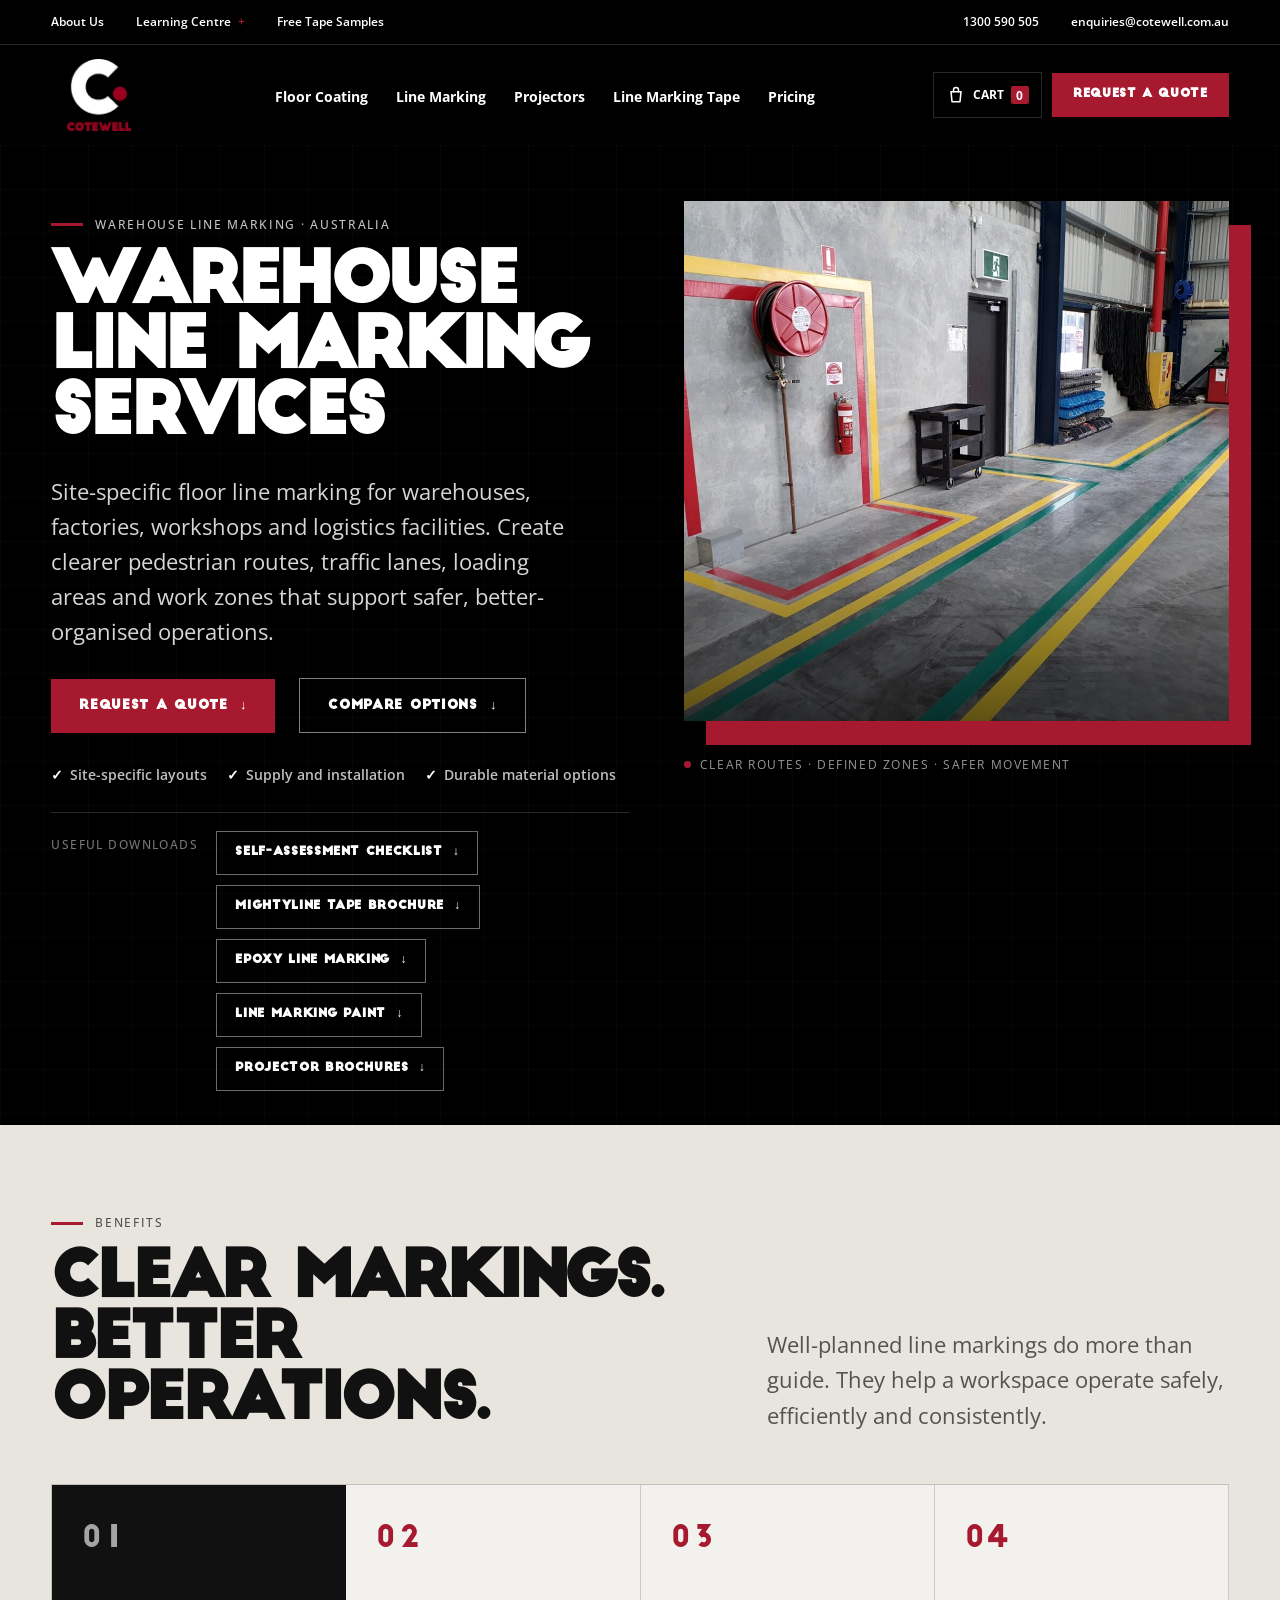
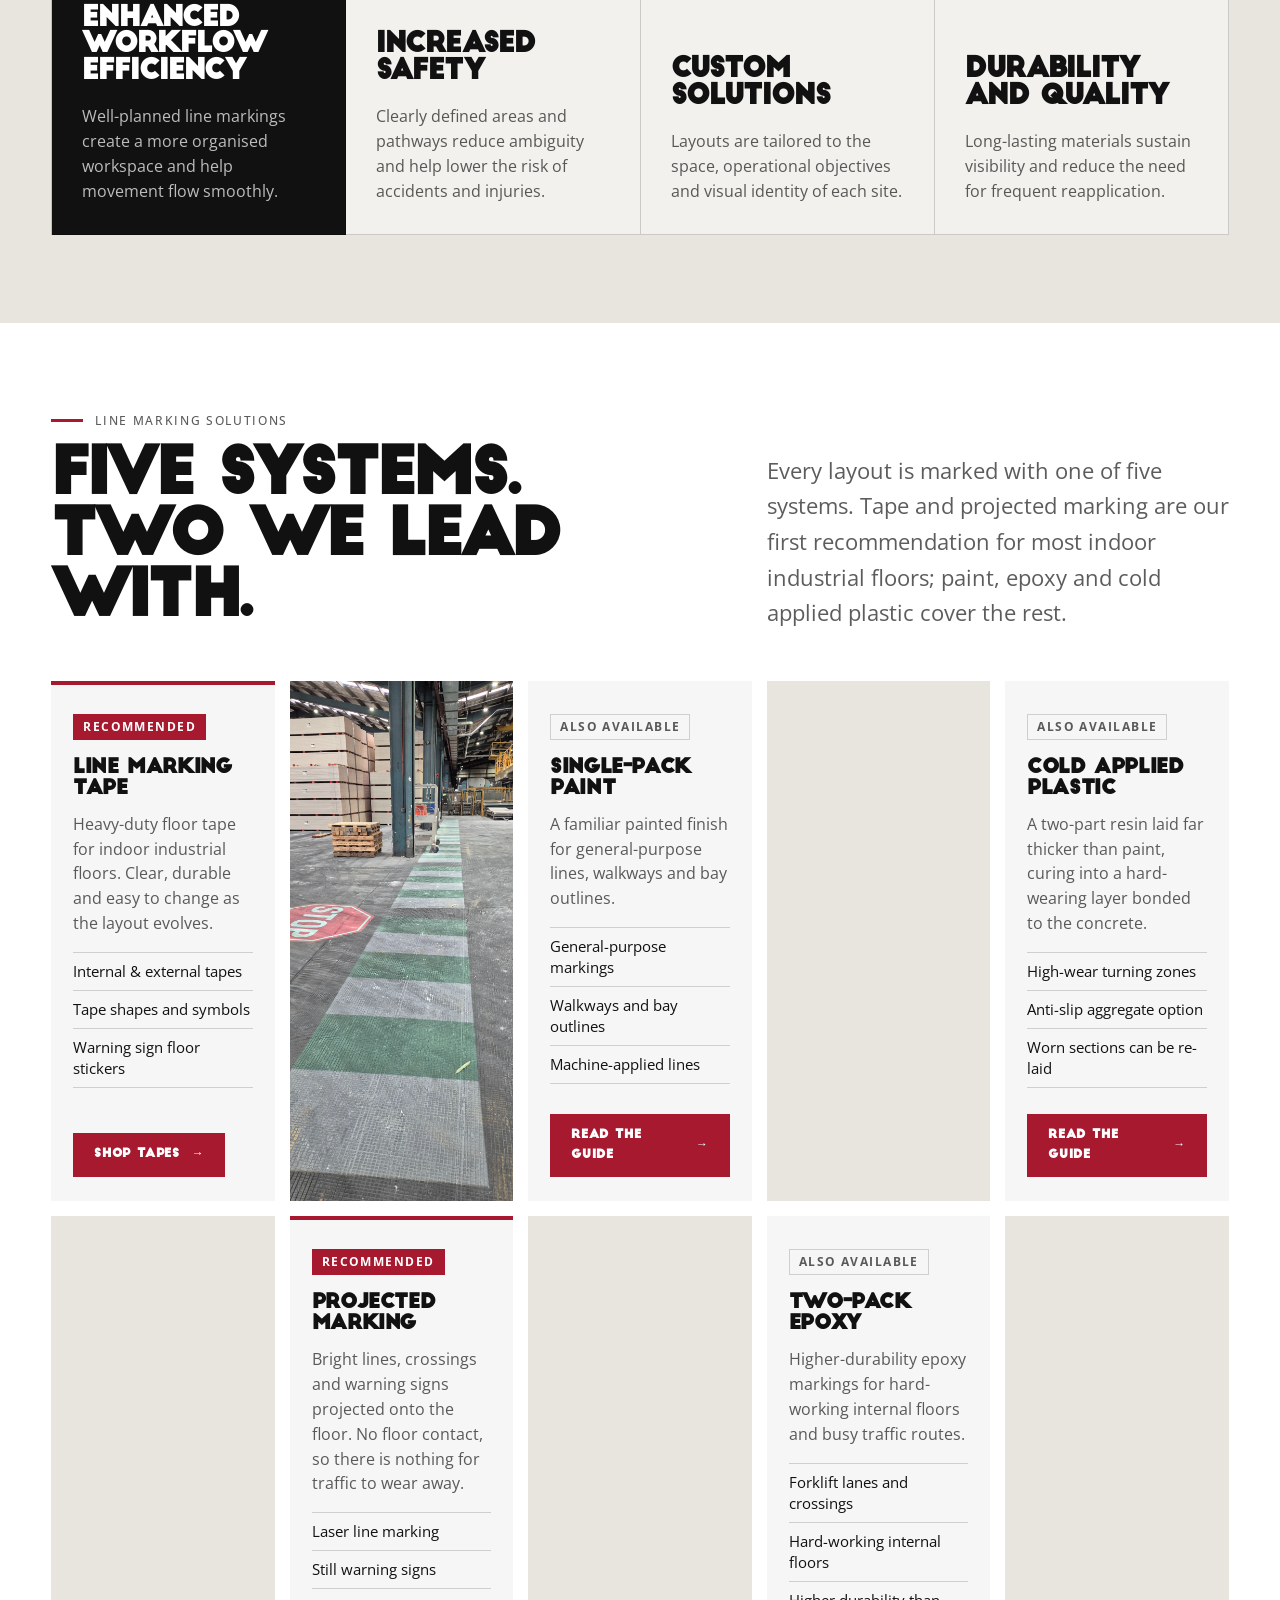
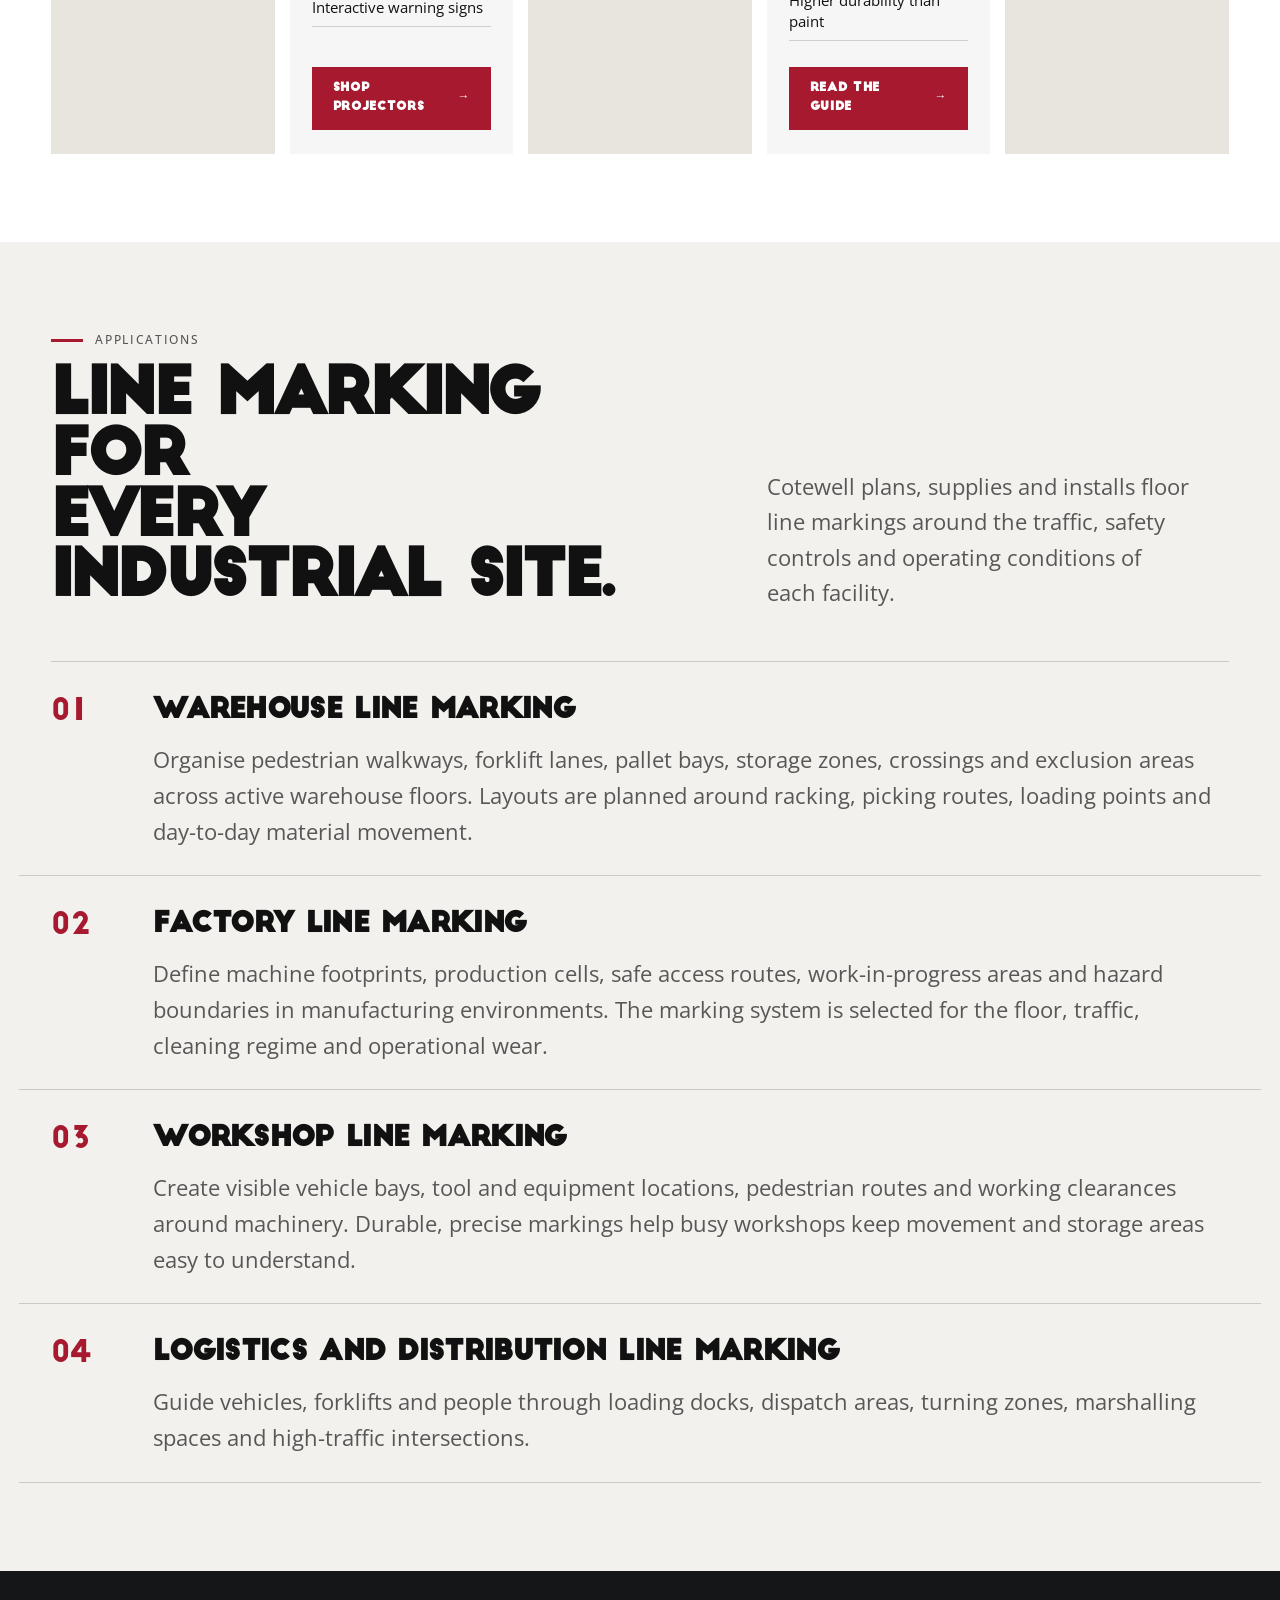
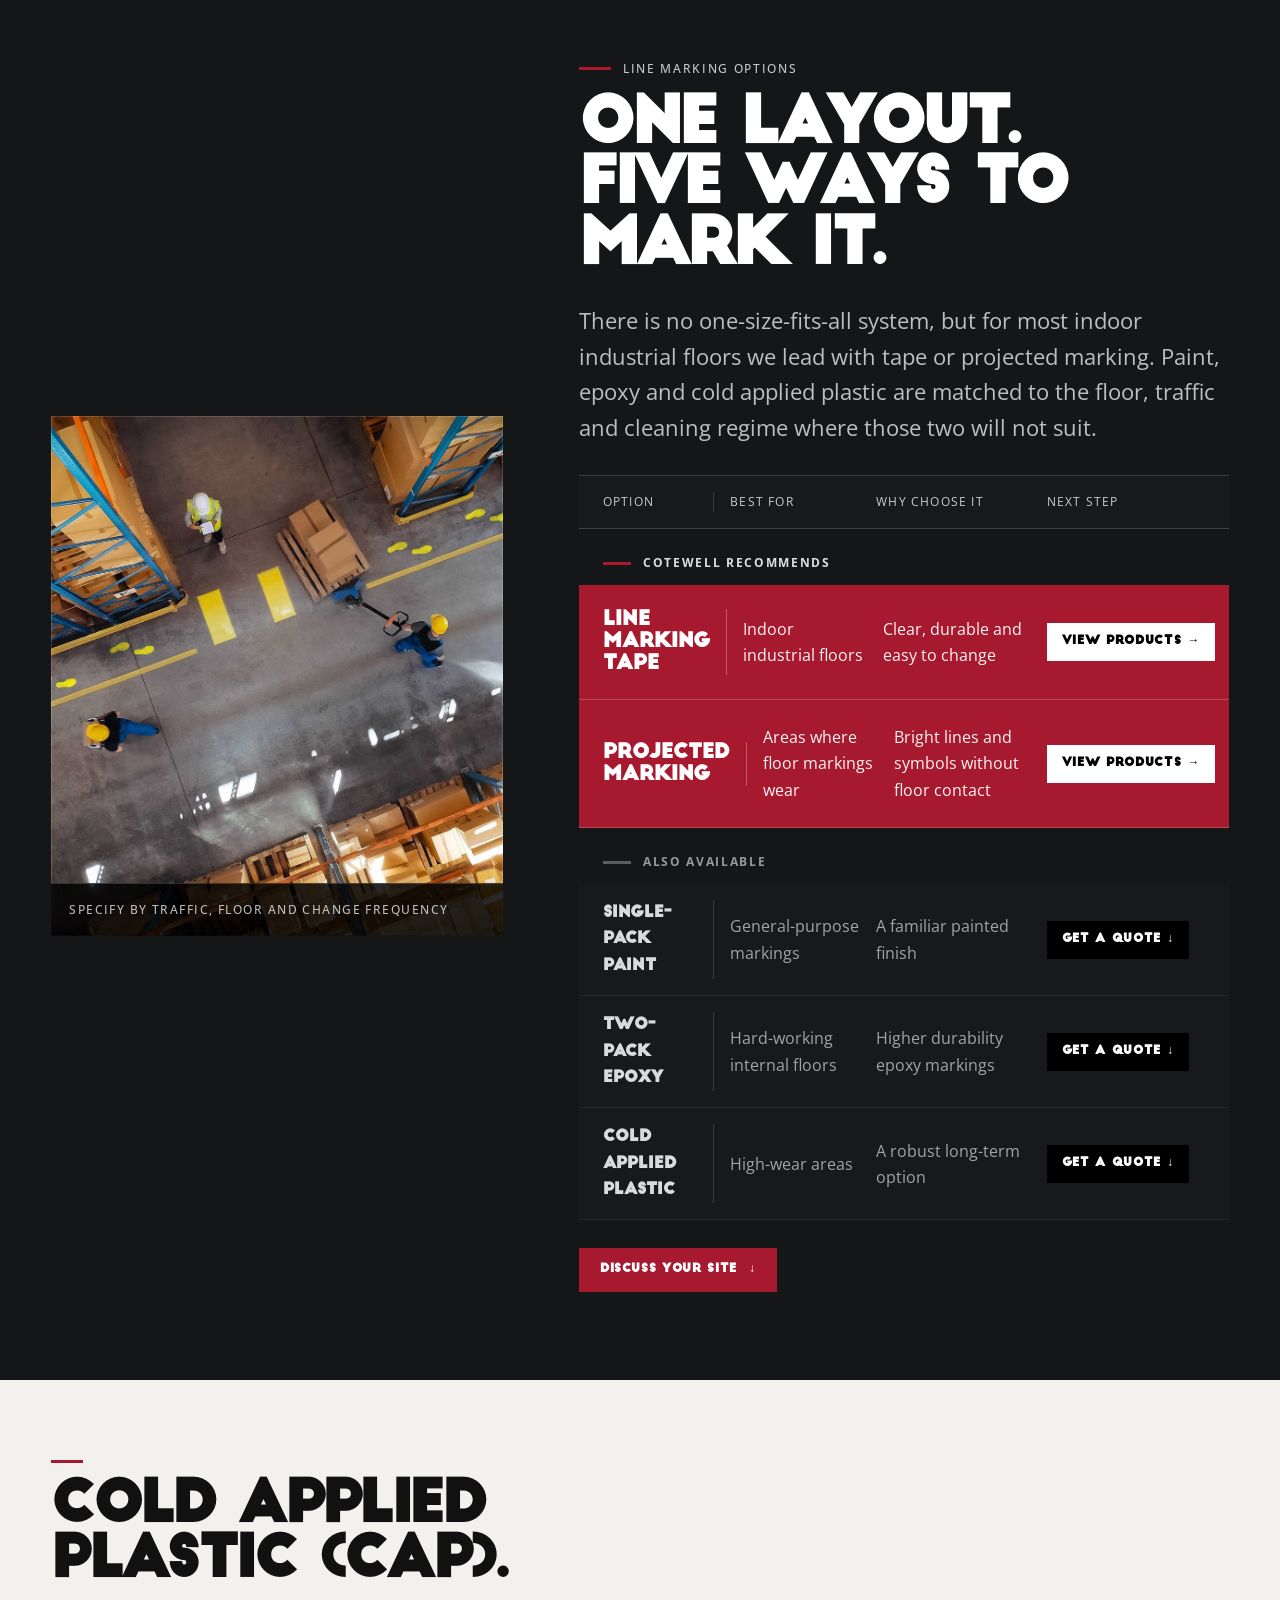
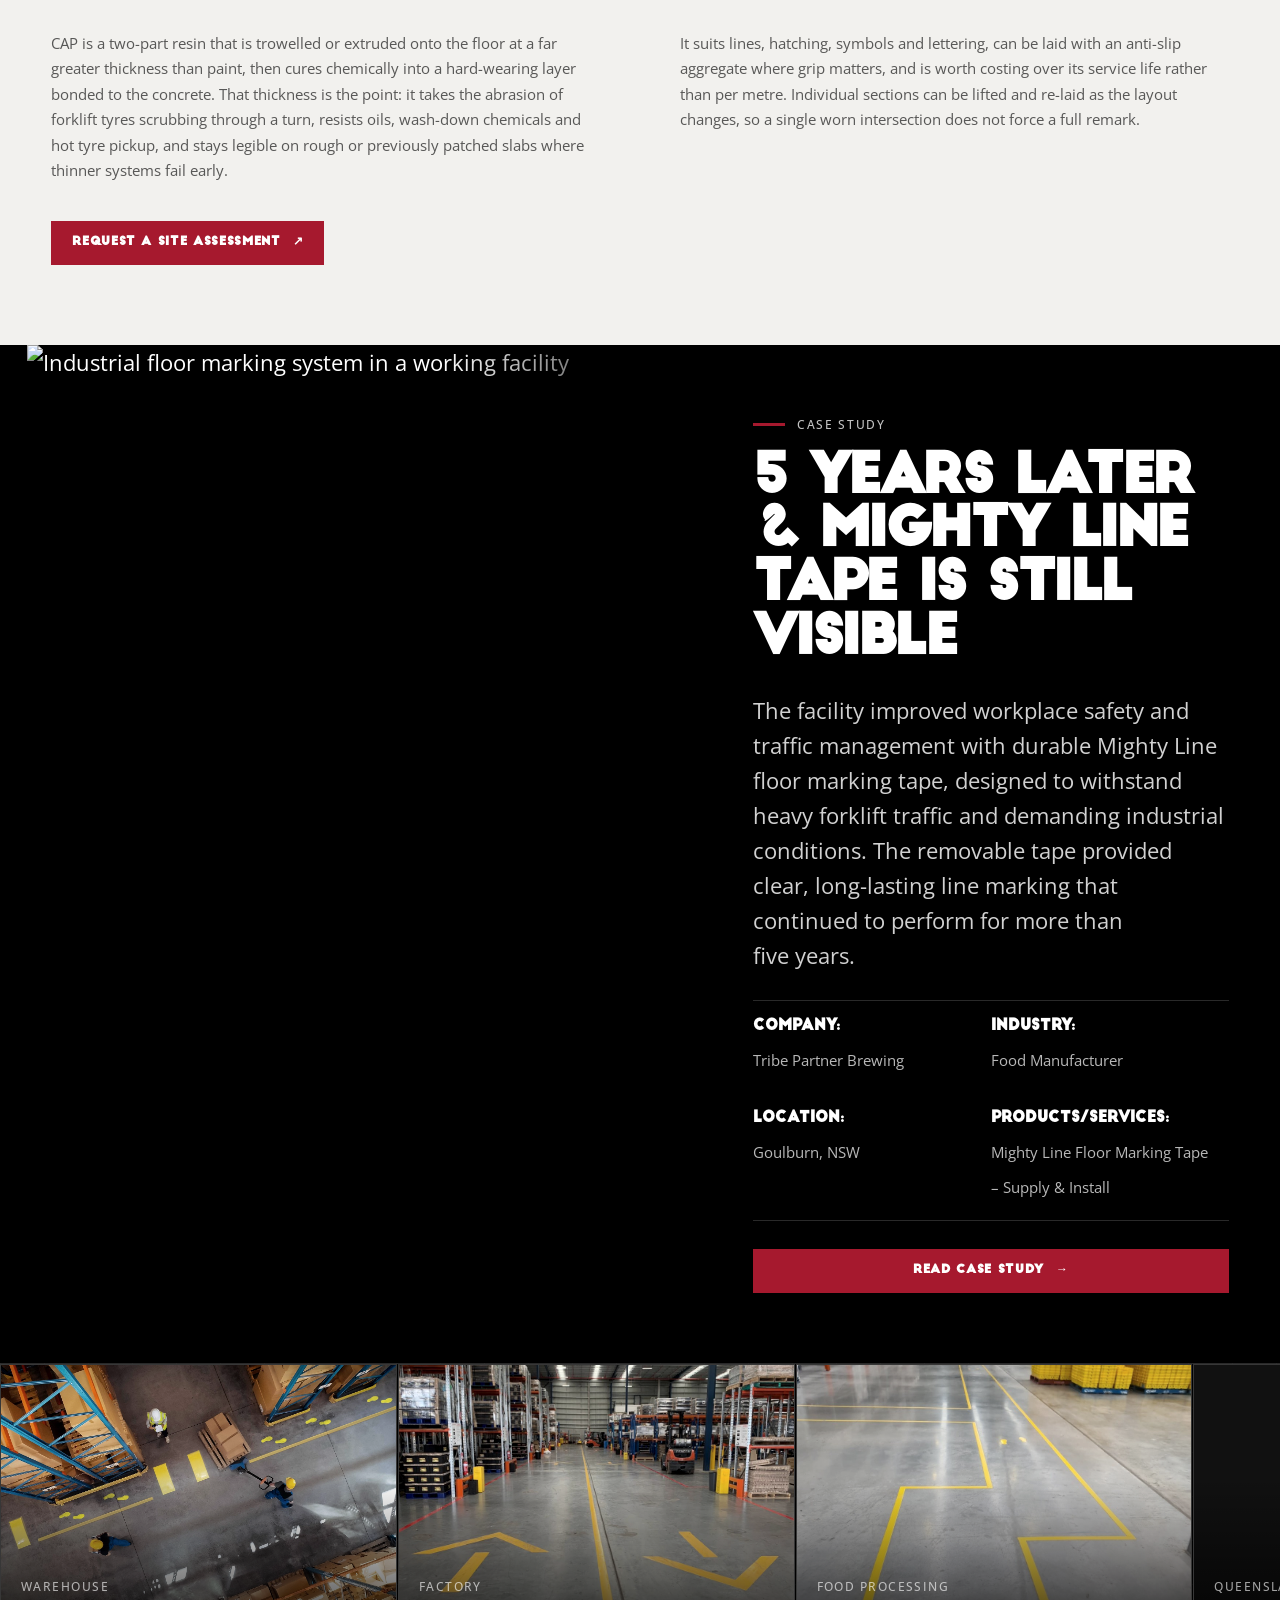
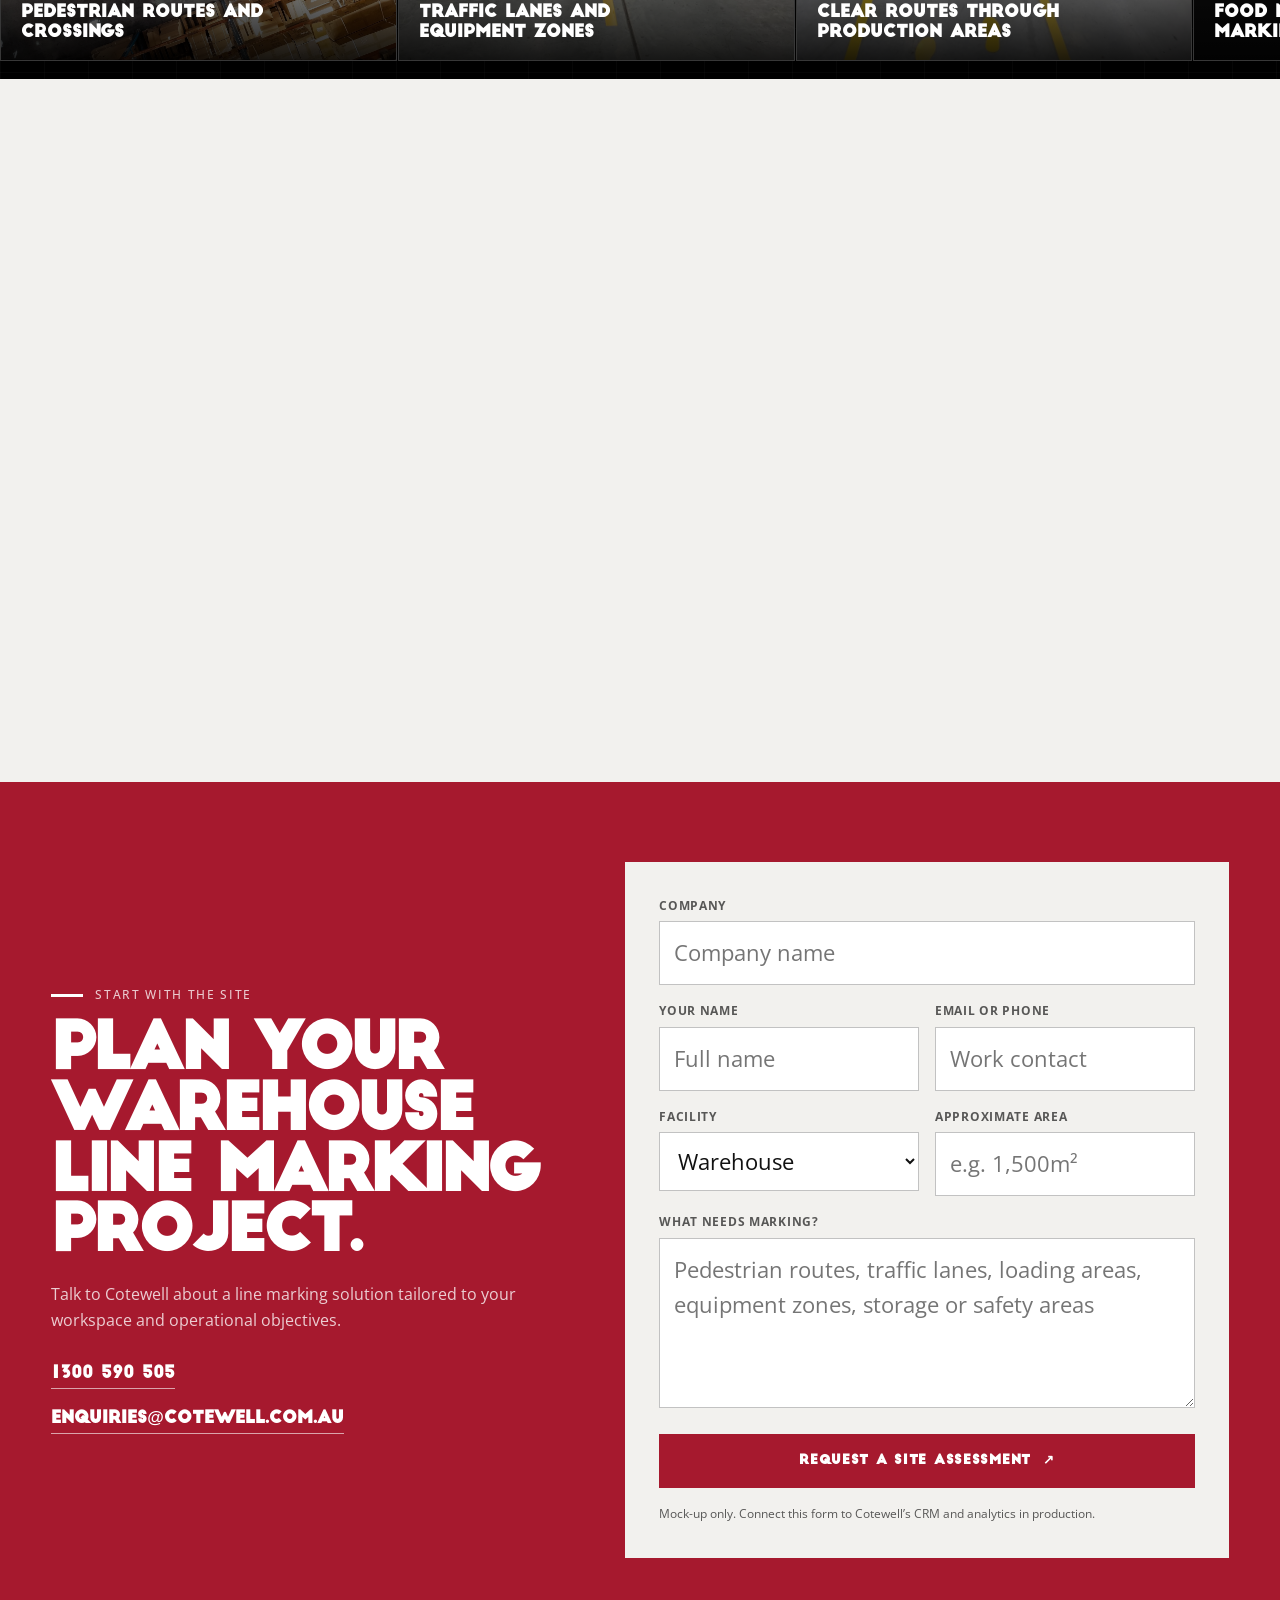
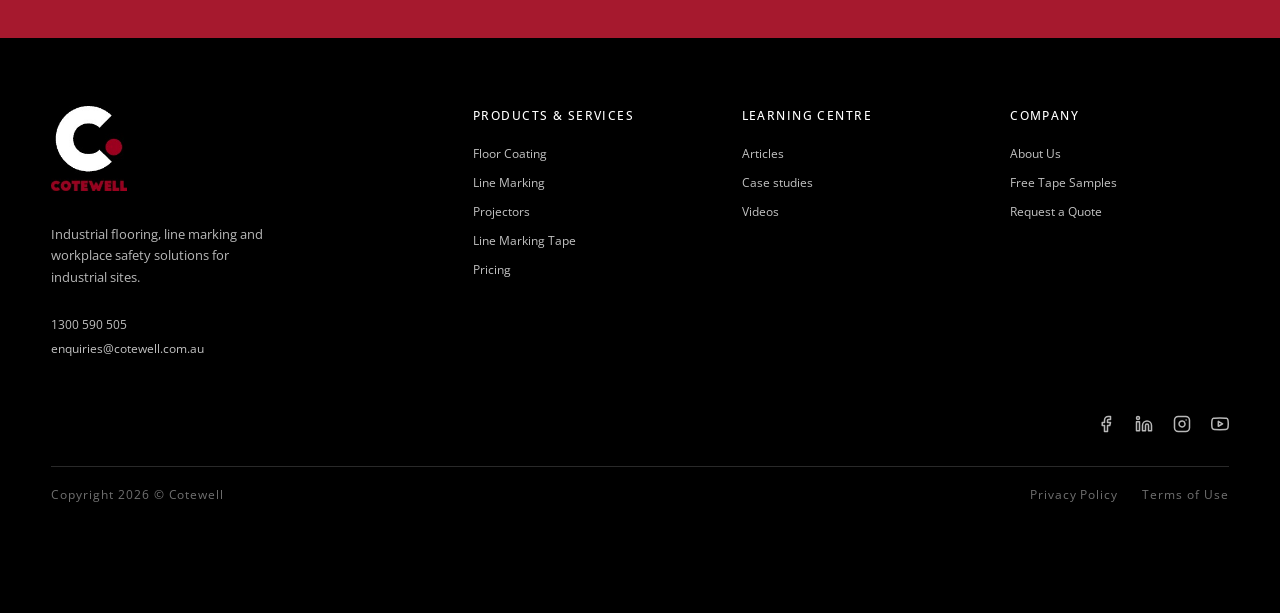
==== commit 45759648: "Fix image path case for CAP.jpg" ====
--- a/index.html
+++ b/index.html
@@ -362,7 +362,7 @@
                 the guide <span aria-hidden="true">→</span></a>
             </div>
             <div class="solution__media">
-              <img src="assets/img/cap.jpg"
+              <img src="assets/img/CAP.jpg"
                 alt="Yellow hatching and symbols marking an external industrial area in Victoria" width="1080"
                 height="1439" loading="lazy" decoding="async">
             </div>
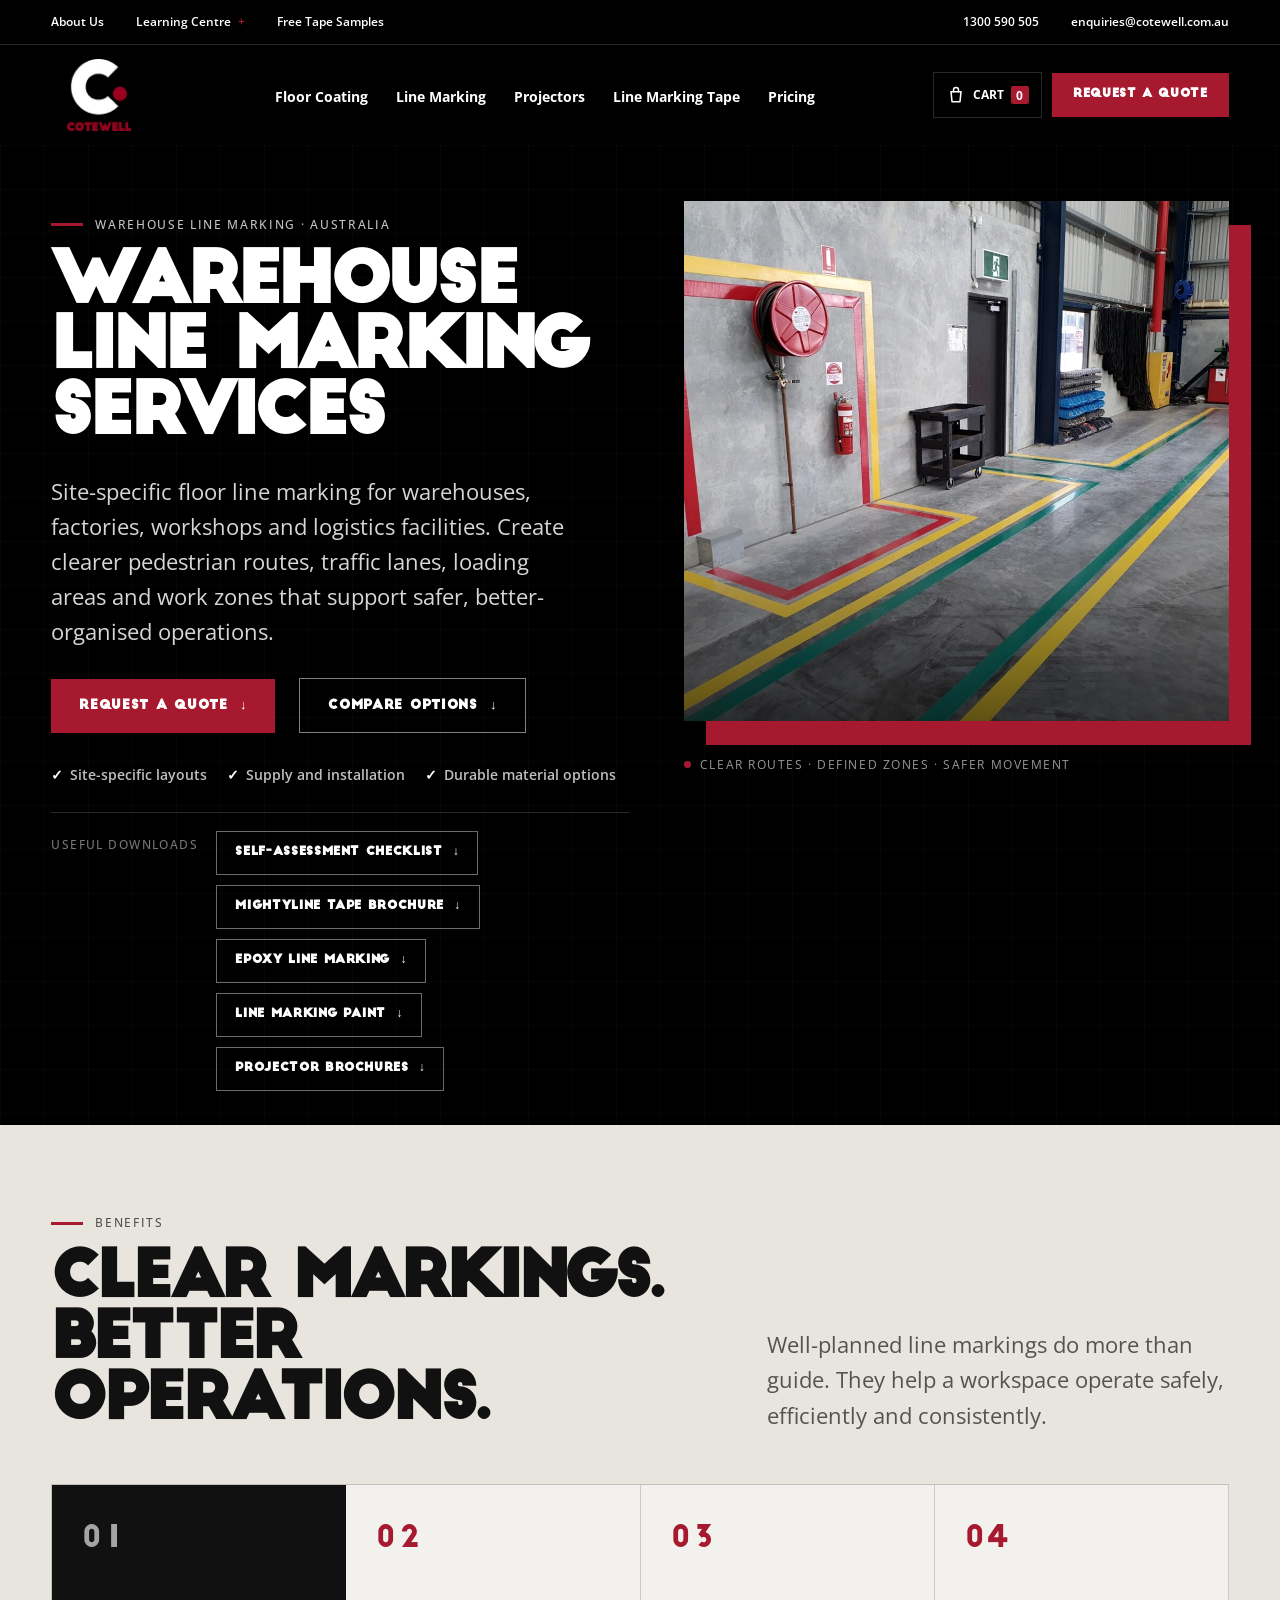
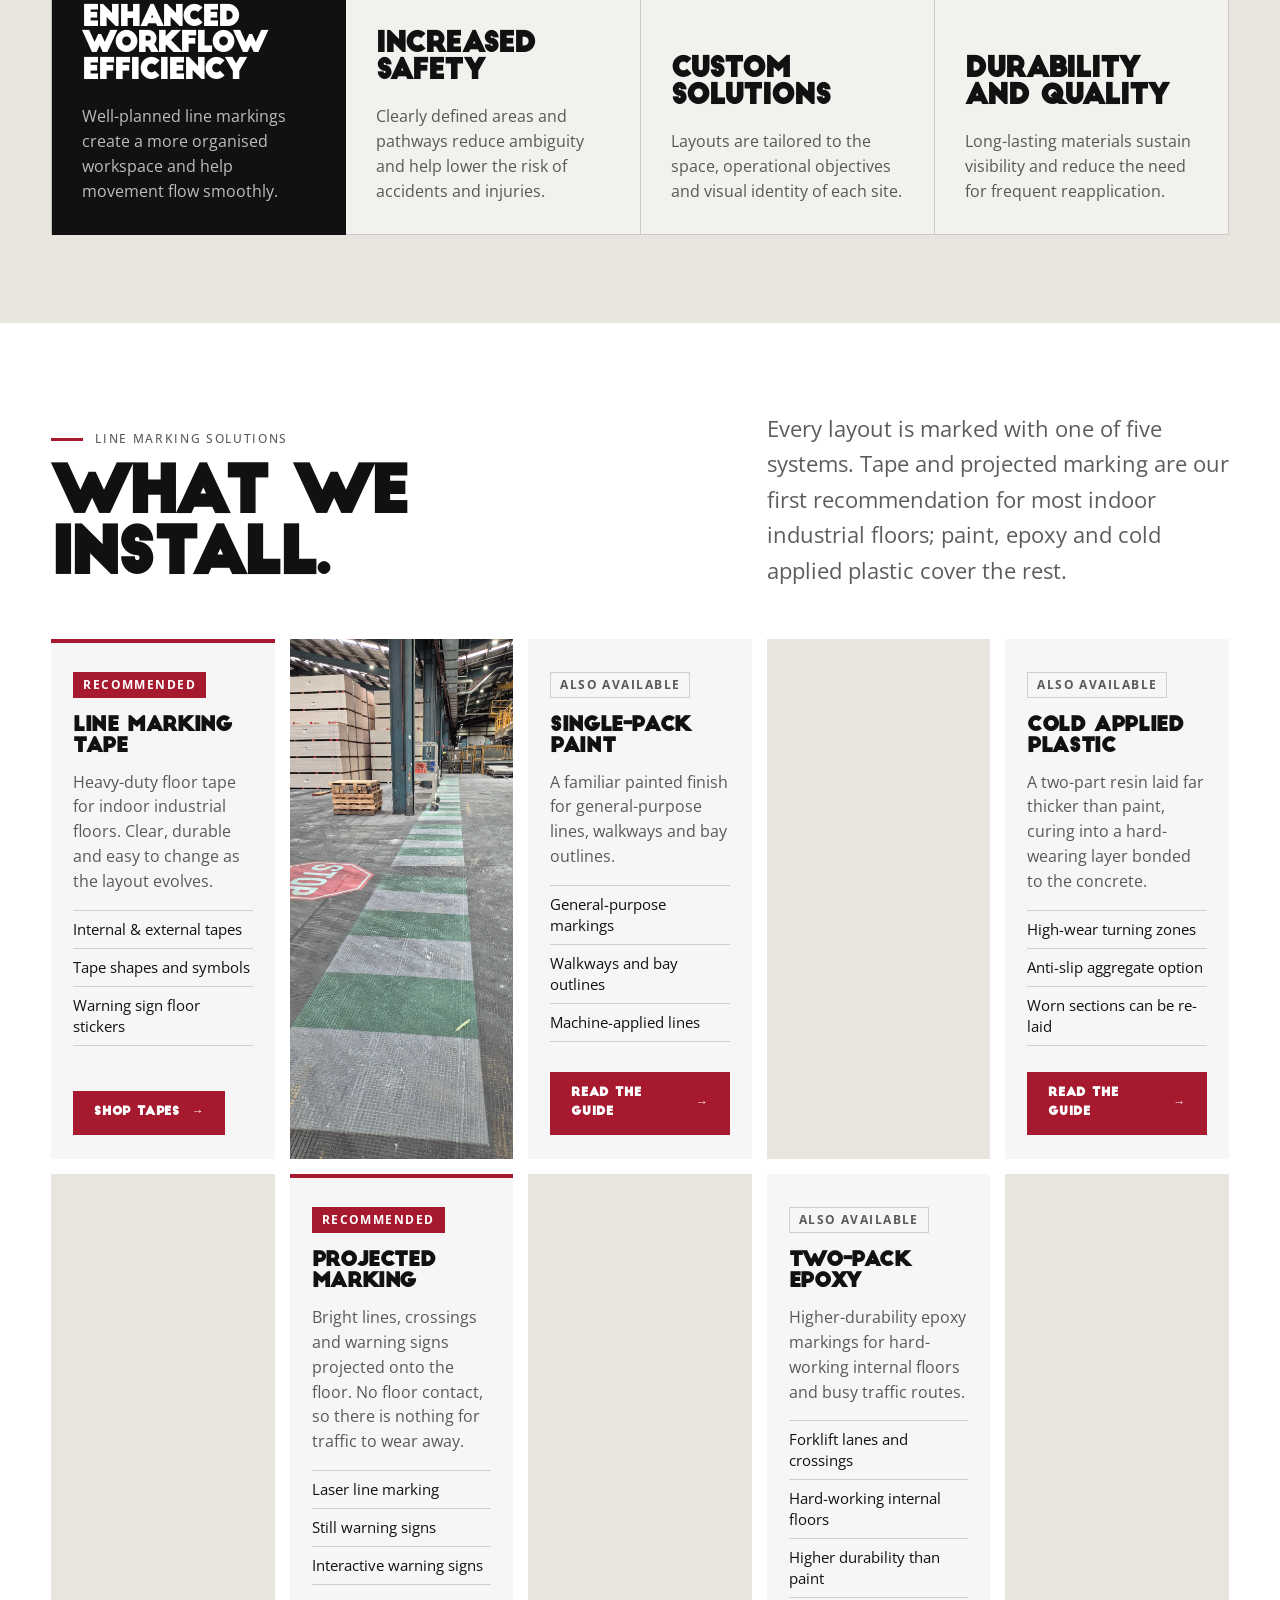
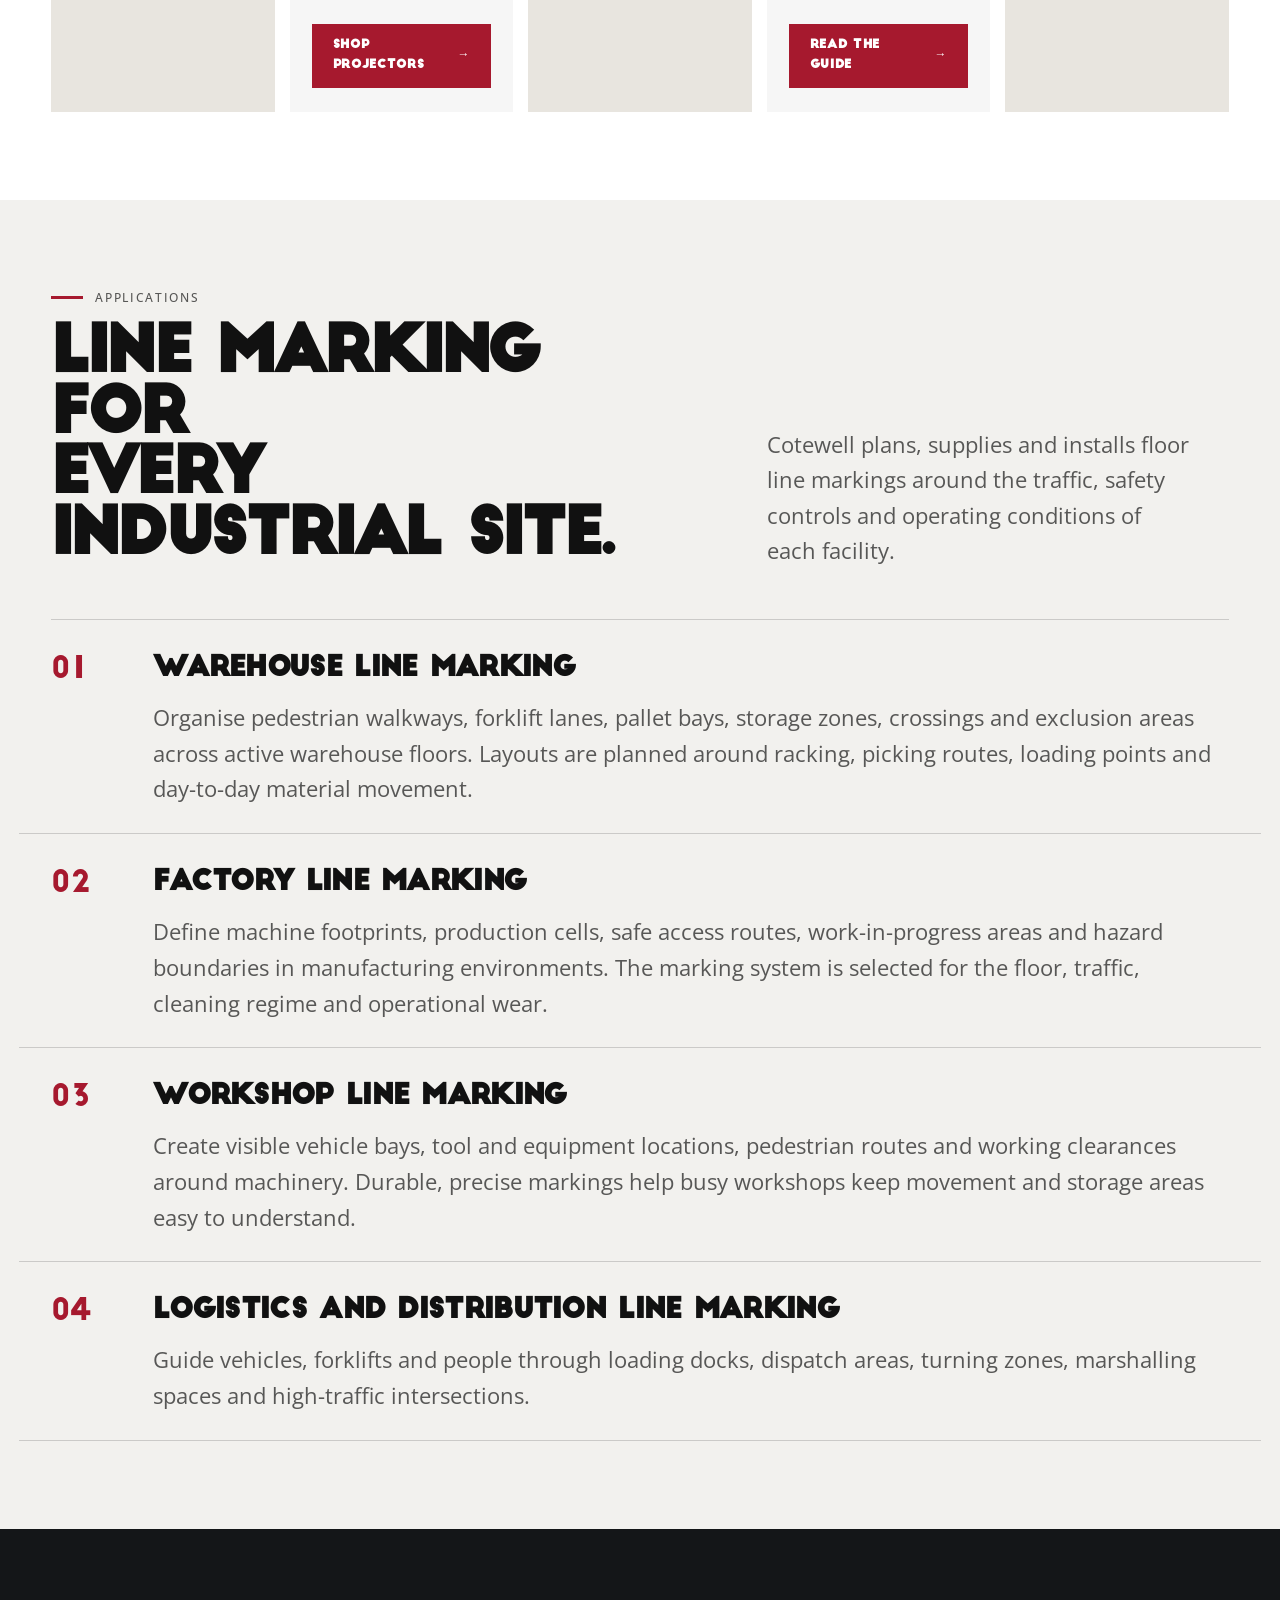
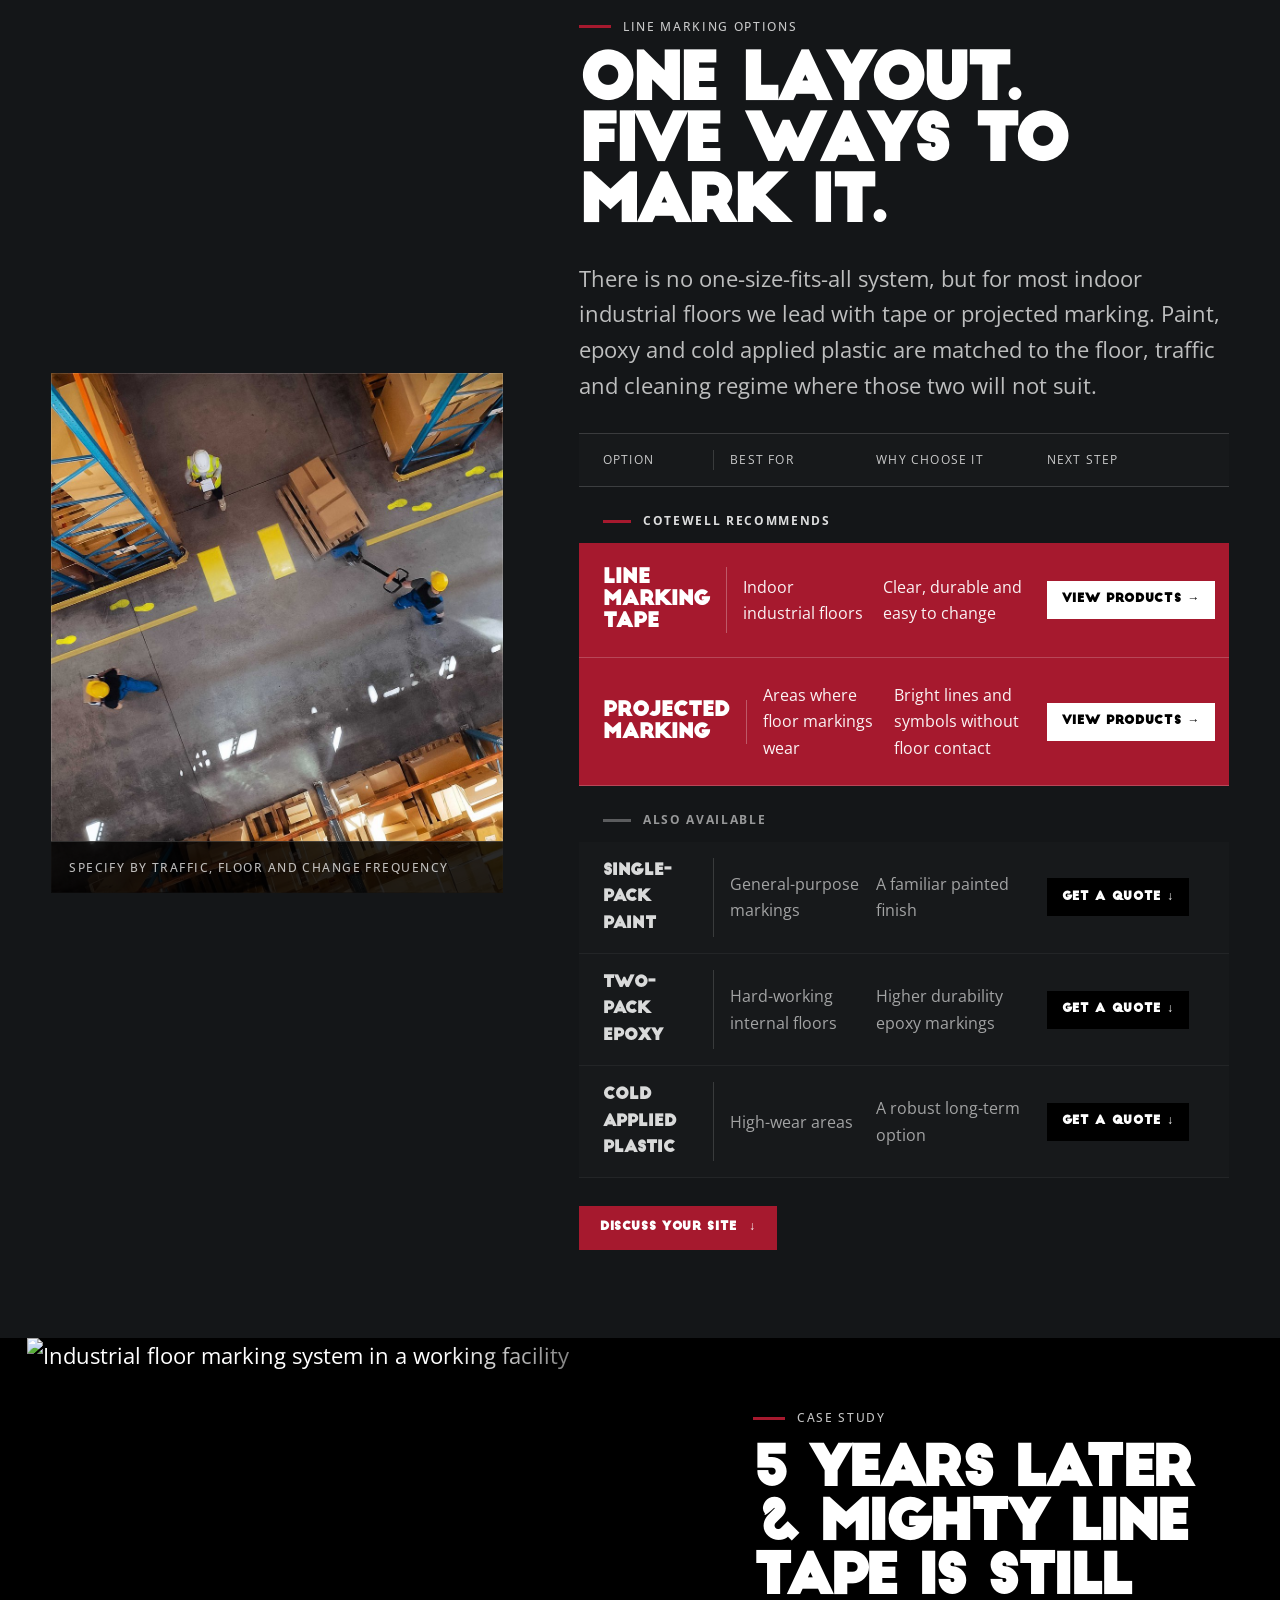
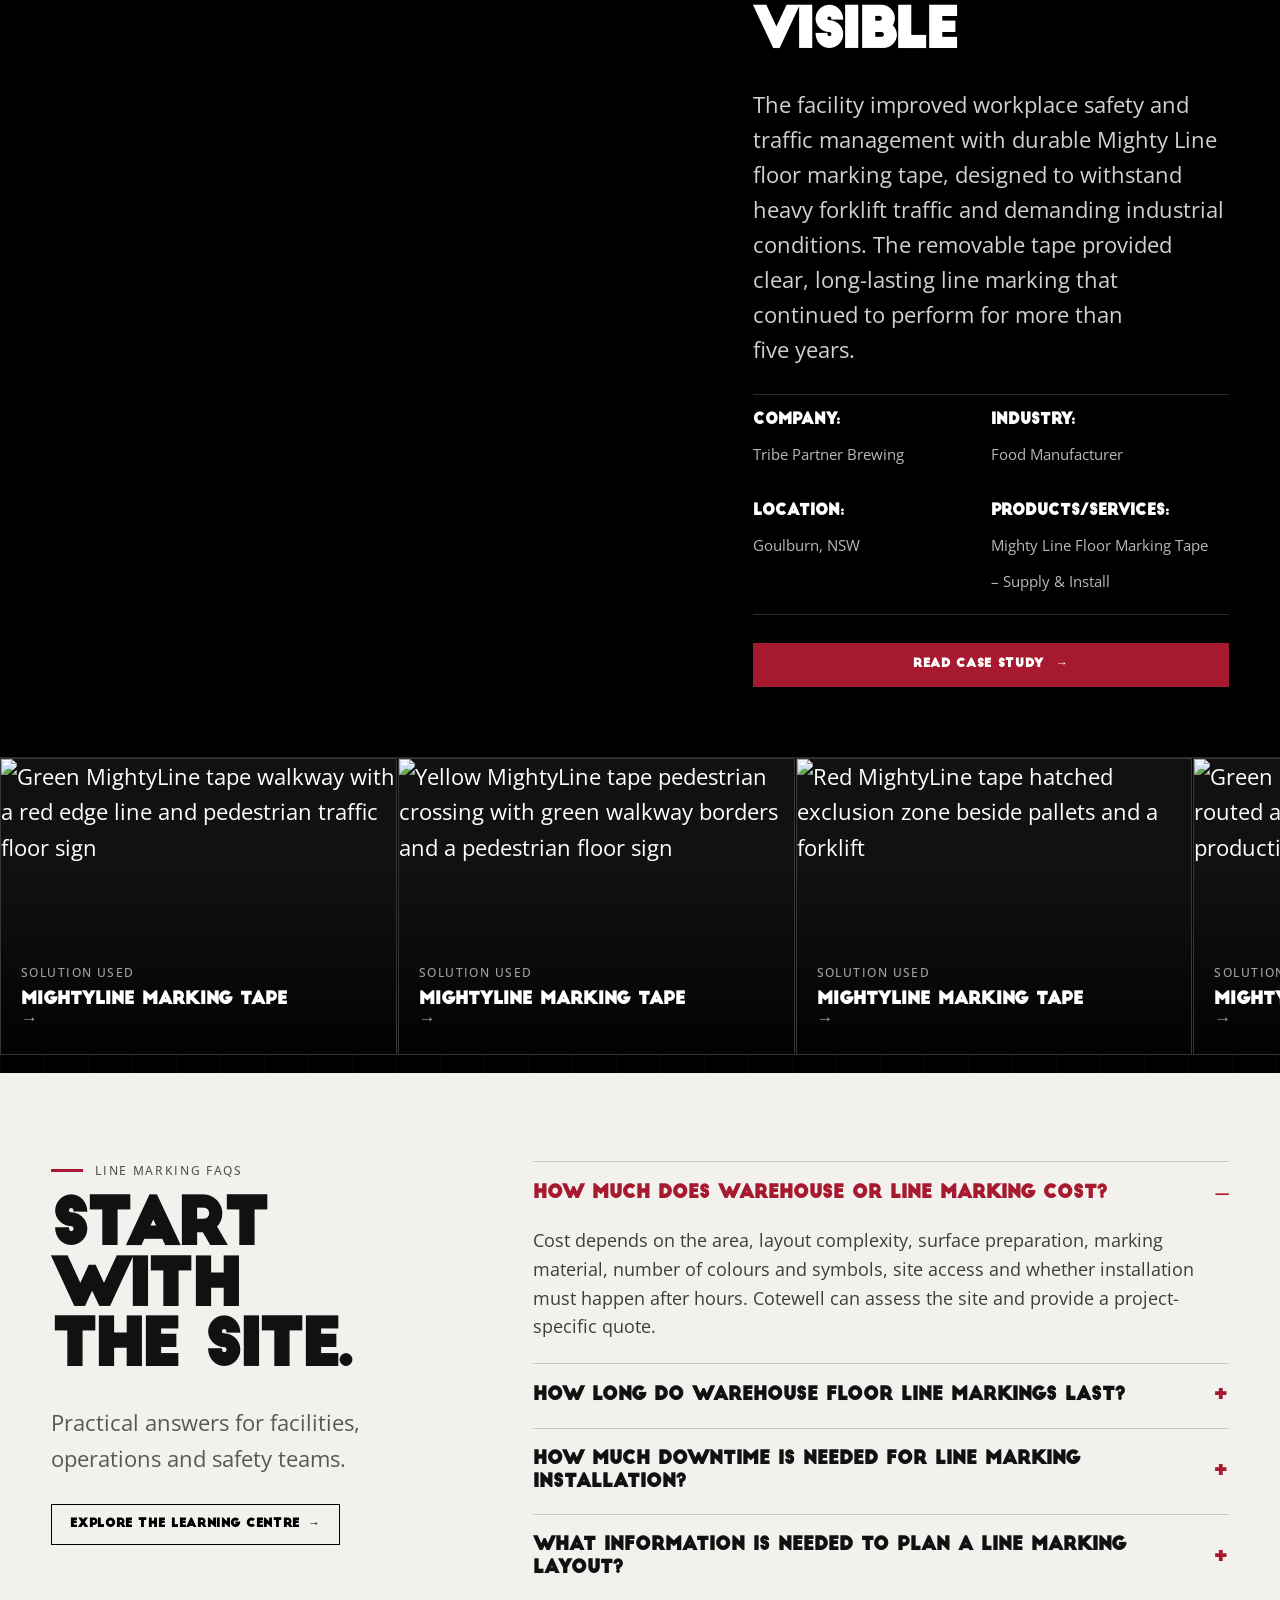
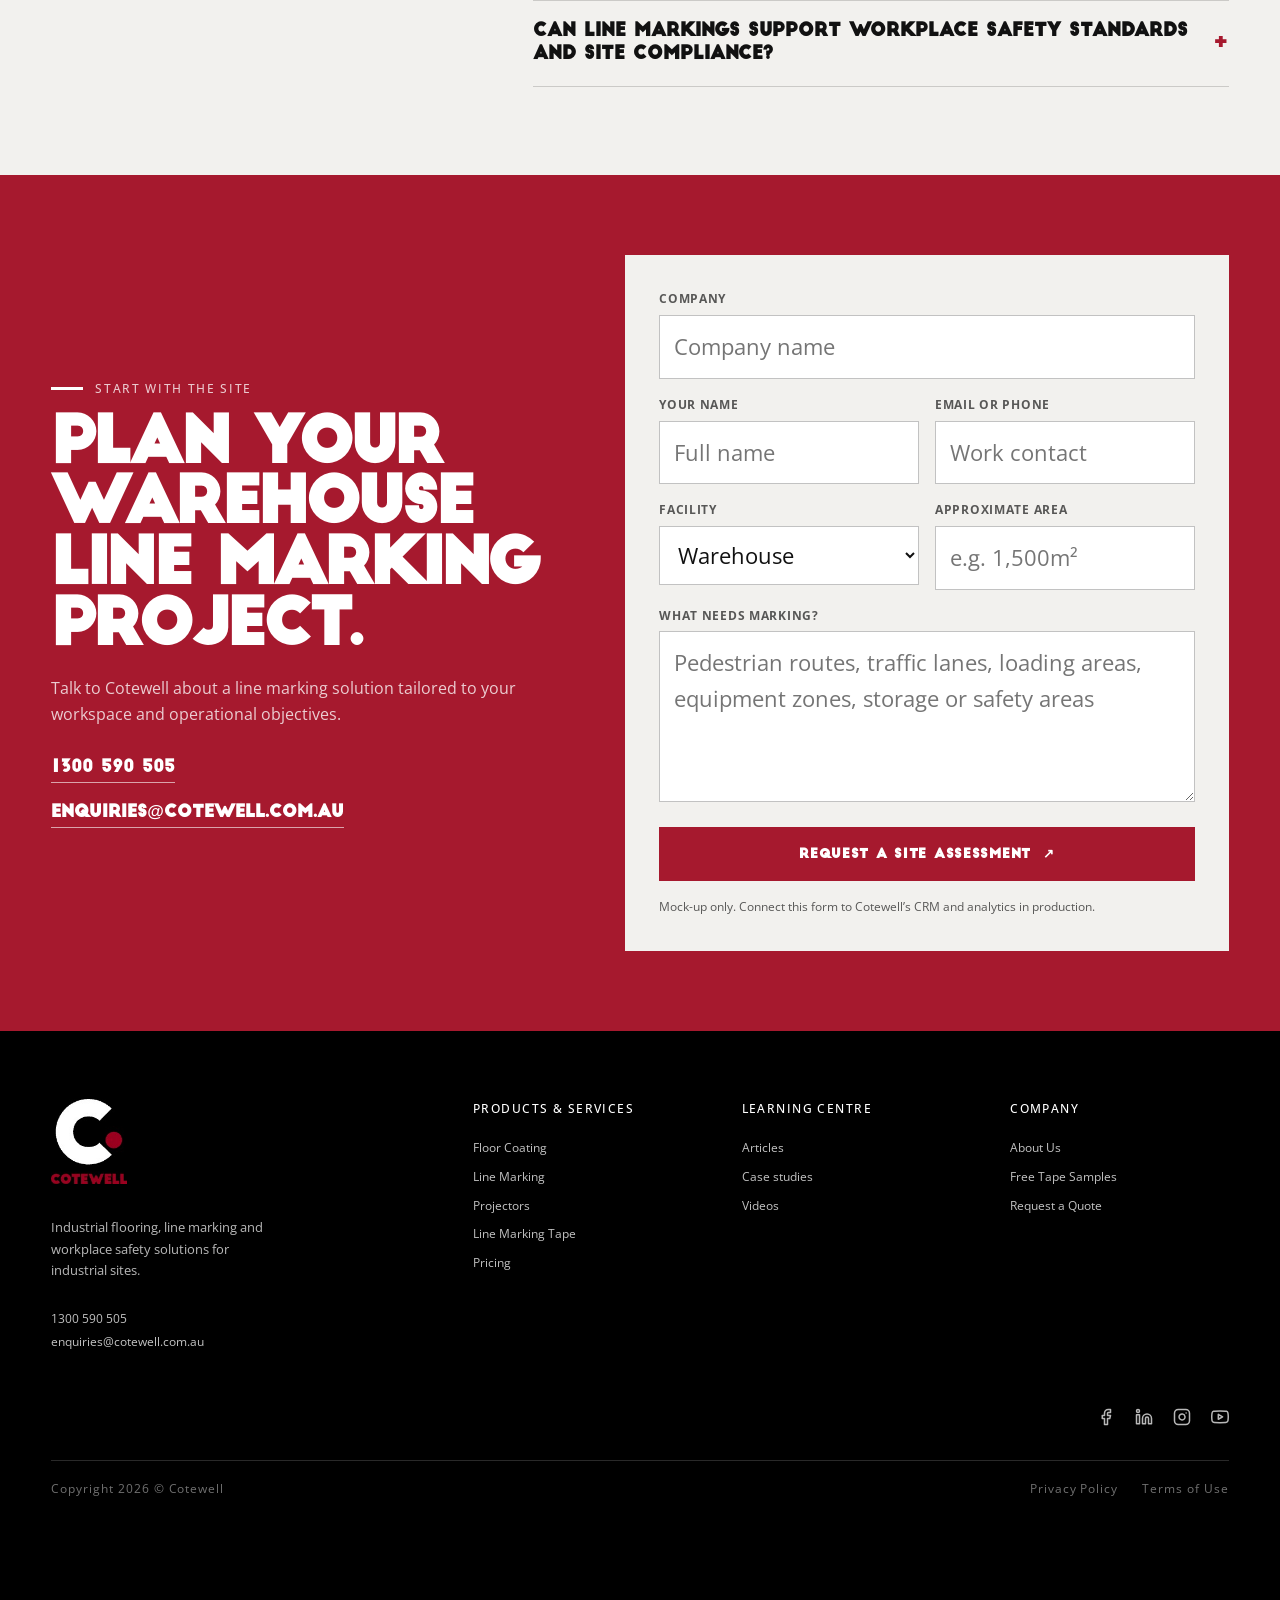
==== commit a9cbf57a: "Section updates" ====
--- a/index.html
+++ b/index.html
@@ -250,7 +250,7 @@
         <div class="section-head reveal">
           <div>
             <p class="eyebrow eyebrow--dark"><span></span>Line marking solutions</p>
-            <h2 id="solutions-title">Five systems.<br>Two we lead with.</h2>
+            <h2 id="solutions-title">What we<br>install.</h2>
           </div>
           <p>Every layout is marked with one of five systems. Tape and projected marking are our first recommendation
             for most indoor industrial floors; paint, epoxy and cold applied plastic cover the rest.</p>
@@ -467,28 +467,6 @@
       </div>
     </section>
 
-    <section class="section section--paper cap-section reveal" id="cap">
-      <div class="shell cap-grid">
-        <div class="cap-header">
-          <p class="eyebrow eyebrow--dark"><span></span></p>
-          <h2>COLD APPLIED PLASTIC (CAP).</h2>
-        </div>
-        <div class="cap-text-left">
-          <p>CAP is a two-part resin that is trowelled or extruded onto the floor at a far greater thickness than paint,
-            then cures chemically into a hard-wearing layer bonded to the concrete. That thickness is the point: it
-            takes the abrasion of forklift tyres scrubbing through a turn, resists oils, wash-down chemicals and hot
-            tyre pickup, and stays legible on rough or previously patched slabs where thinner systems fail early.</p>
-          <a class="button button--red" href="#quote">Request a site assessment <span>↗</span></a>
-        </div>
-        <div class="cap-text-right">
-          <p>It suits lines, hatching, symbols and lettering, can be laid with an anti-slip aggregate where grip
-            matters, and is worth costing over its service life rather than per metre. Individual sections can be lifted
-            and re-laid as the layout changes, so a single worn intersection does not force a full remark.</p>
-        </div>
-      </div>
-    </section>
-
-
 
 
 
@@ -521,69 +499,52 @@
 
     <section class="project-gallery" id="project-gallery" aria-label="Completed line marking projects">
       <div class="project-gallery__frame">
-        <div class="project-gallery__viewport reveal" tabindex="0"
-          aria-label="Scroll through completed line marking projects">
+        <div class="project-gallery__viewport reveal" tabindex="0" aria-label="Scroll through completed line marking projects">
           <div class="project-gallery__track">
             <figure class="project-gallery__slide">
-              <img src="assets/img/line-marking-installation.jpg"
-                alt="Yellow pedestrian crossing and floor markings in a warehouse" width="2000" height="1125"
-                loading="lazy">
-              <figcaption><span class="mono">Warehouse</span><strong>Pedestrian routes and crossings</strong>
-              </figcaption>
-            </figure>
-
-            <figure class="project-gallery__slide">
-              <img src="assets/img/line-marking-products.jpg"
-                alt="Factory floor with yellow traffic lanes and equipment zones" width="2000" height="2000"
-                loading="lazy">
-              <figcaption><span class="mono">Factory</span><strong>Traffic lanes and equipment zones</strong>
-              </figcaption>
-            </figure>
-
-            <figure class="project-gallery__slide">
-              <img src="assets/img/project-food-processing-vic.jpeg"
-                alt="Floor line marking in a Victorian food processing facility" width="1080" height="1439"
-                loading="lazy" decoding="async">
-              <figcaption><span class="mono">Food processing</span><strong>Clear routes through production
-                  areas</strong></figcaption>
-            </figure>
-            <figure class="project-gallery__slide">
-              <img src="assets/img/project-food-manufacturing-qld.jpg"
-                alt="Line marking installation in a Queensland food manufacturing facility" width="900" height="1600"
-                loading="lazy" decoding="async">
-              <figcaption><span class="mono">Queensland</span><strong>Food manufacturing line marking</strong>
-              </figcaption>
-            </figure>
-
-            <figure class="project-gallery__slide">
-              <img src="assets/img/project-external-marking-vic.jpeg"
-                alt="External industrial line marking installation in Victoria" width="1080" height="1439"
-                loading="lazy" decoding="async">
-              <figcaption><span class="mono">External areas</span><strong>Outdoor traffic and access markings</strong>
-              </figcaption>
-            </figure>
-            <figure class="project-gallery__slide">
-              <img src="assets/img/project-drink-manufacturing-nsw.jpg"
-                alt="Floor line marking in a New South Wales drink manufacturing site" width="2048" height="1536"
-                loading="lazy" decoding="async">
-              <figcaption><span class="mono">New South Wales</span><strong>Drink manufacturing traffic routes</strong>
-              </figcaption>
-            </figure>
-
-            <figure class="project-gallery__slide">
-              <img src="assets/img/project-barrier-install-qld.jpg"
-                alt="Safety barrier and floor line marking installation in Queensland" width="1134" height="2016"
-                loading="lazy" decoding="async">
-              <figcaption><span class="mono">Queensland</span><strong>Barrier and line marking installation</strong>
-              </figcaption>
-            </figure>
-            <figure class="project-gallery__slide">
-              <img src="assets/img/project-industrial-install.jpg" alt="Completed industrial floor marking installation"
-                width="1200" height="1600" loading="lazy" decoding="async">
-              <figcaption><span class="mono">Industrial site</span><strong>Operational zones and walkways</strong>
-              </figcaption>
-            </figure>
-
+              <img src="assets/img/project-mightyline-01.jpg" alt="Green MightyLine tape walkway with a red edge line and pedestrian traffic floor sign" width="1200" height="1600" loading="lazy" decoding="async">
+              <figcaption><span class="mono">Solution used</span><strong><a href="https://cotewell.com.au/product/mighty-line-marking-tape/">MightyLine Marking Tape <span aria-hidden="true">→</span></a></strong></figcaption>
+            </figure>
+            <figure class="project-gallery__slide">
+              <img src="assets/img/project-mightyline-02.jpg" alt="Yellow MightyLine tape pedestrian crossing with green walkway borders and a pedestrian floor sign" width="640" height="480" loading="lazy" decoding="async">
+              <figcaption><span class="mono">Solution used</span><strong><a href="https://cotewell.com.au/product/mighty-line-marking-tape/">MightyLine Marking Tape <span aria-hidden="true">→</span></a></strong></figcaption>
+            </figure>
+            <figure class="project-gallery__slide">
+              <img src="assets/img/project-mightyline-03.jpg" alt="Red MightyLine tape hatched exclusion zone beside pallets and a forklift" width="1200" height="1600" loading="lazy" decoding="async">
+              <figcaption><span class="mono">Solution used</span><strong><a href="https://cotewell.com.au/product/mighty-line-marking-tape/">MightyLine Marking Tape <span aria-hidden="true">→</span></a></strong></figcaption>
+            </figure>
+            <figure class="project-gallery__slide">
+              <img src="assets/img/project-mightyline-04.jpg" alt="Green MightyLine tape walkway routed around columns and a production conveyor" width="1440" height="1080" loading="lazy" decoding="async">
+              <figcaption><span class="mono">Solution used</span><strong><a href="https://cotewell.com.au/product/mighty-line-marking-tape/">MightyLine Marking Tape <span aria-hidden="true">→</span></a></strong></figcaption>
+            </figure>
+            <figure class="project-gallery__slide">
+              <img src="assets/img/project-mightyline-05.jpg" alt="Red stop sign floor marking at a warehouse intersection" width="480" height="640" loading="lazy" decoding="async">
+              <figcaption><span class="mono">Solution used</span><strong><a href="https://cotewell.com.au/product/mighty-line-marking-tape/">MightyLine Marking Tape <span aria-hidden="true">→</span></a></strong></figcaption>
+            </figure>
+            <figure class="project-gallery__slide">
+              <img src="assets/img/project-mightyline-06.jpg" alt="Yellow MightyLine tape crossing joining green walkways at a pedestrian sign" width="480" height="640" loading="lazy" decoding="async">
+              <figcaption><span class="mono">Solution used</span><strong><a href="https://cotewell.com.au/product/mighty-line-marking-tape/">MightyLine Marking Tape <span aria-hidden="true">→</span></a></strong></figcaption>
+            </figure>
+            <figure class="project-gallery__slide">
+              <img src="assets/img/project-mightyline-07.jpg" alt="Green MightyLine tape lanes alongside stacked stock in a warehouse" width="1080" height="1440" loading="lazy" decoding="async">
+              <figcaption><span class="mono">Solution used</span><strong><a href="https://cotewell.com.au/product/mighty-line-marking-tape/">MightyLine Marking Tape <span aria-hidden="true">→</span></a></strong></figcaption>
+            </figure>
+            <figure class="project-gallery__slide">
+              <img src="assets/img/project-mightyline-08.jpg" alt="Green MightyLine tape aisle lines between pallet racking" width="1200" height="1600" loading="lazy" decoding="async">
+              <figcaption><span class="mono">Solution used</span><strong><a href="https://cotewell.com.au/product/mighty-line-marking-tape/">MightyLine Marking Tape <span aria-hidden="true">→</span></a></strong></figcaption>
+            </figure>
+            <figure class="project-gallery__slide">
+              <img src="assets/img/project-mightyline-09.jpg" alt="Green MightyLine tape walkway along a warehouse aisle" width="1200" height="1600" loading="lazy" decoding="async">
+              <figcaption><span class="mono">Solution used</span><strong><a href="https://cotewell.com.au/product/mighty-line-marking-tape/">MightyLine Marking Tape <span aria-hidden="true">→</span></a></strong></figcaption>
+            </figure>
+            <figure class="project-gallery__slide">
+              <img src="assets/img/project-mightyline-10.jpg" alt="Yellow MightyLine tape crossing meeting a green walkway at a warehouse junction" width="640" height="480" loading="lazy" decoding="async">
+              <figcaption><span class="mono">Solution used</span><strong><a href="https://cotewell.com.au/product/mighty-line-marking-tape/">MightyLine Marking Tape <span aria-hidden="true">→</span></a></strong></figcaption>
+            </figure>
+            <figure class="project-gallery__slide">
+              <img src="assets/img/project-mightyline-11.jpg" alt="Yellow MightyLine tape crossing and green lane markings in a beverage warehouse" width="1600" height="1200" loading="lazy" decoding="async">
+              <figcaption><span class="mono">Solution used</span><strong><a href="https://cotewell.com.au/product/mighty-line-marking-tape/">MightyLine Marking Tape <span aria-hidden="true">→</span></a></strong></figcaption>
+            </figure>
           </div>
         </div>
       </div>
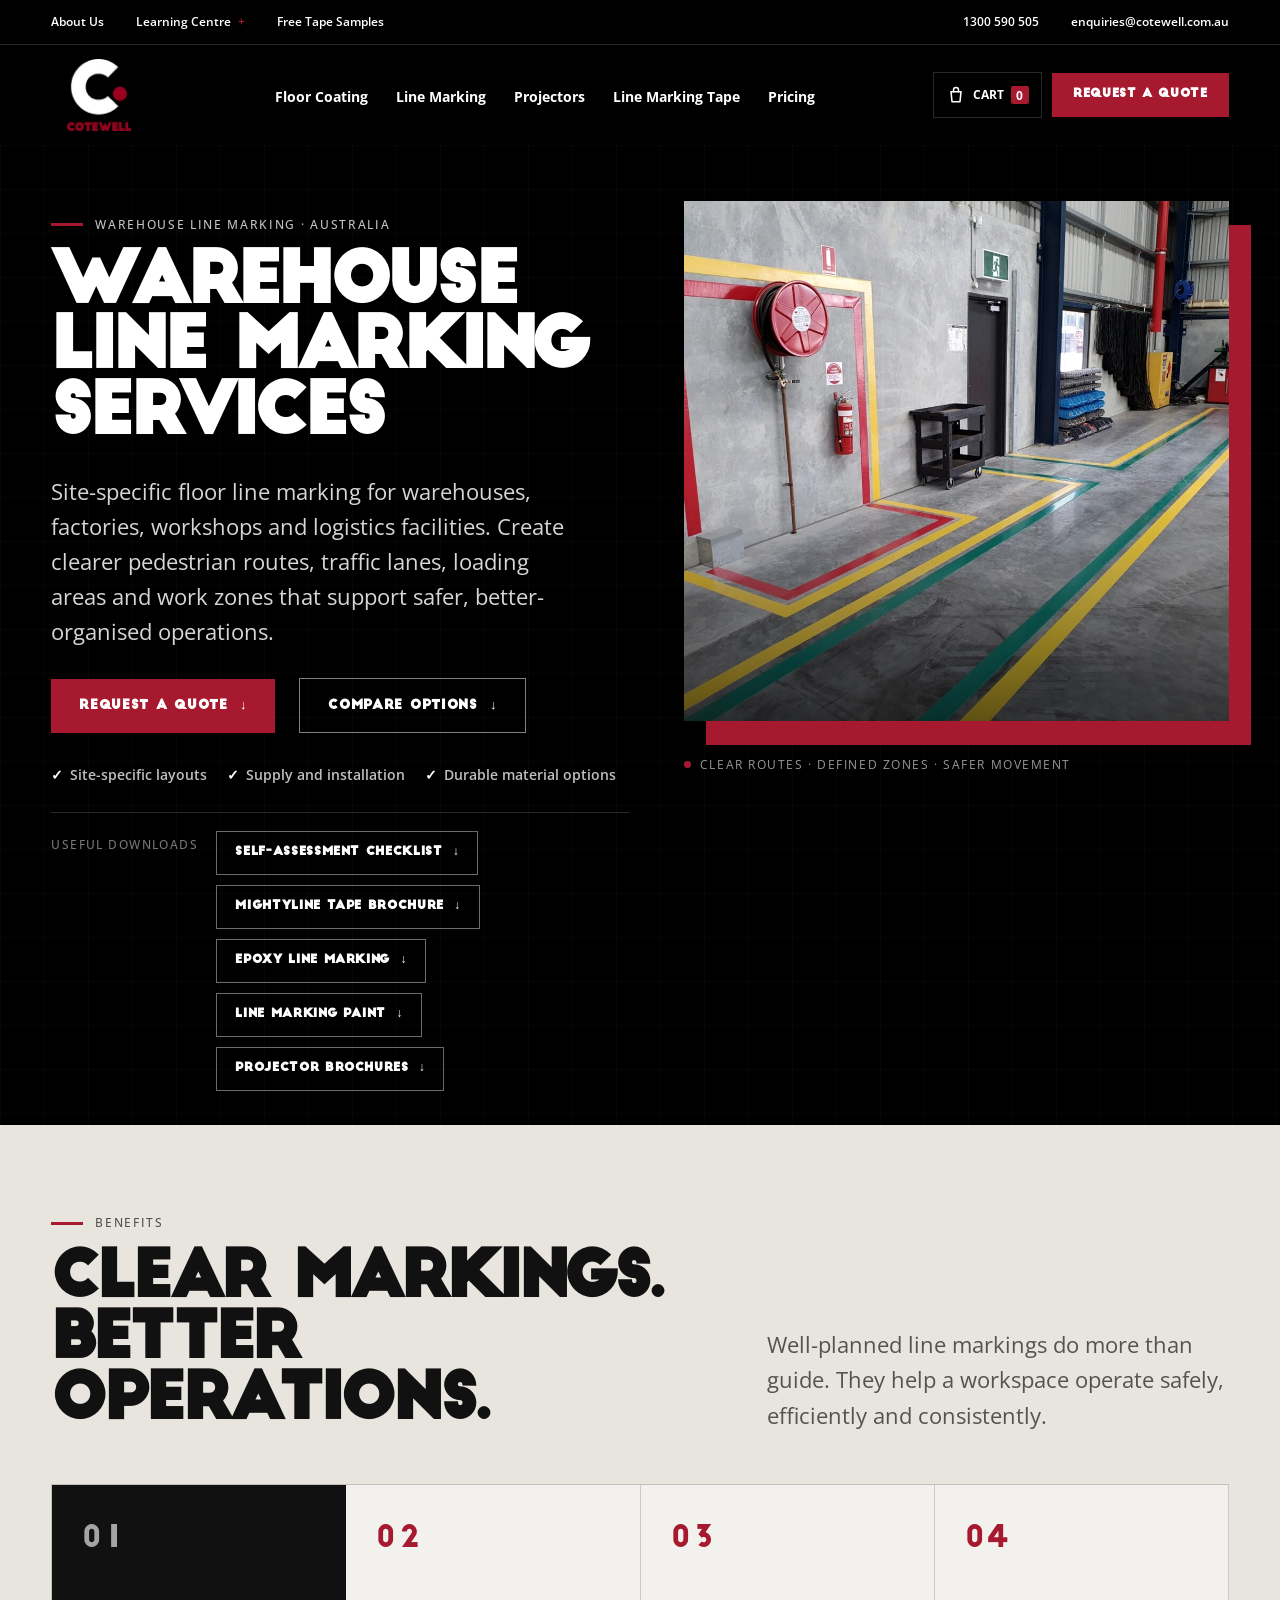
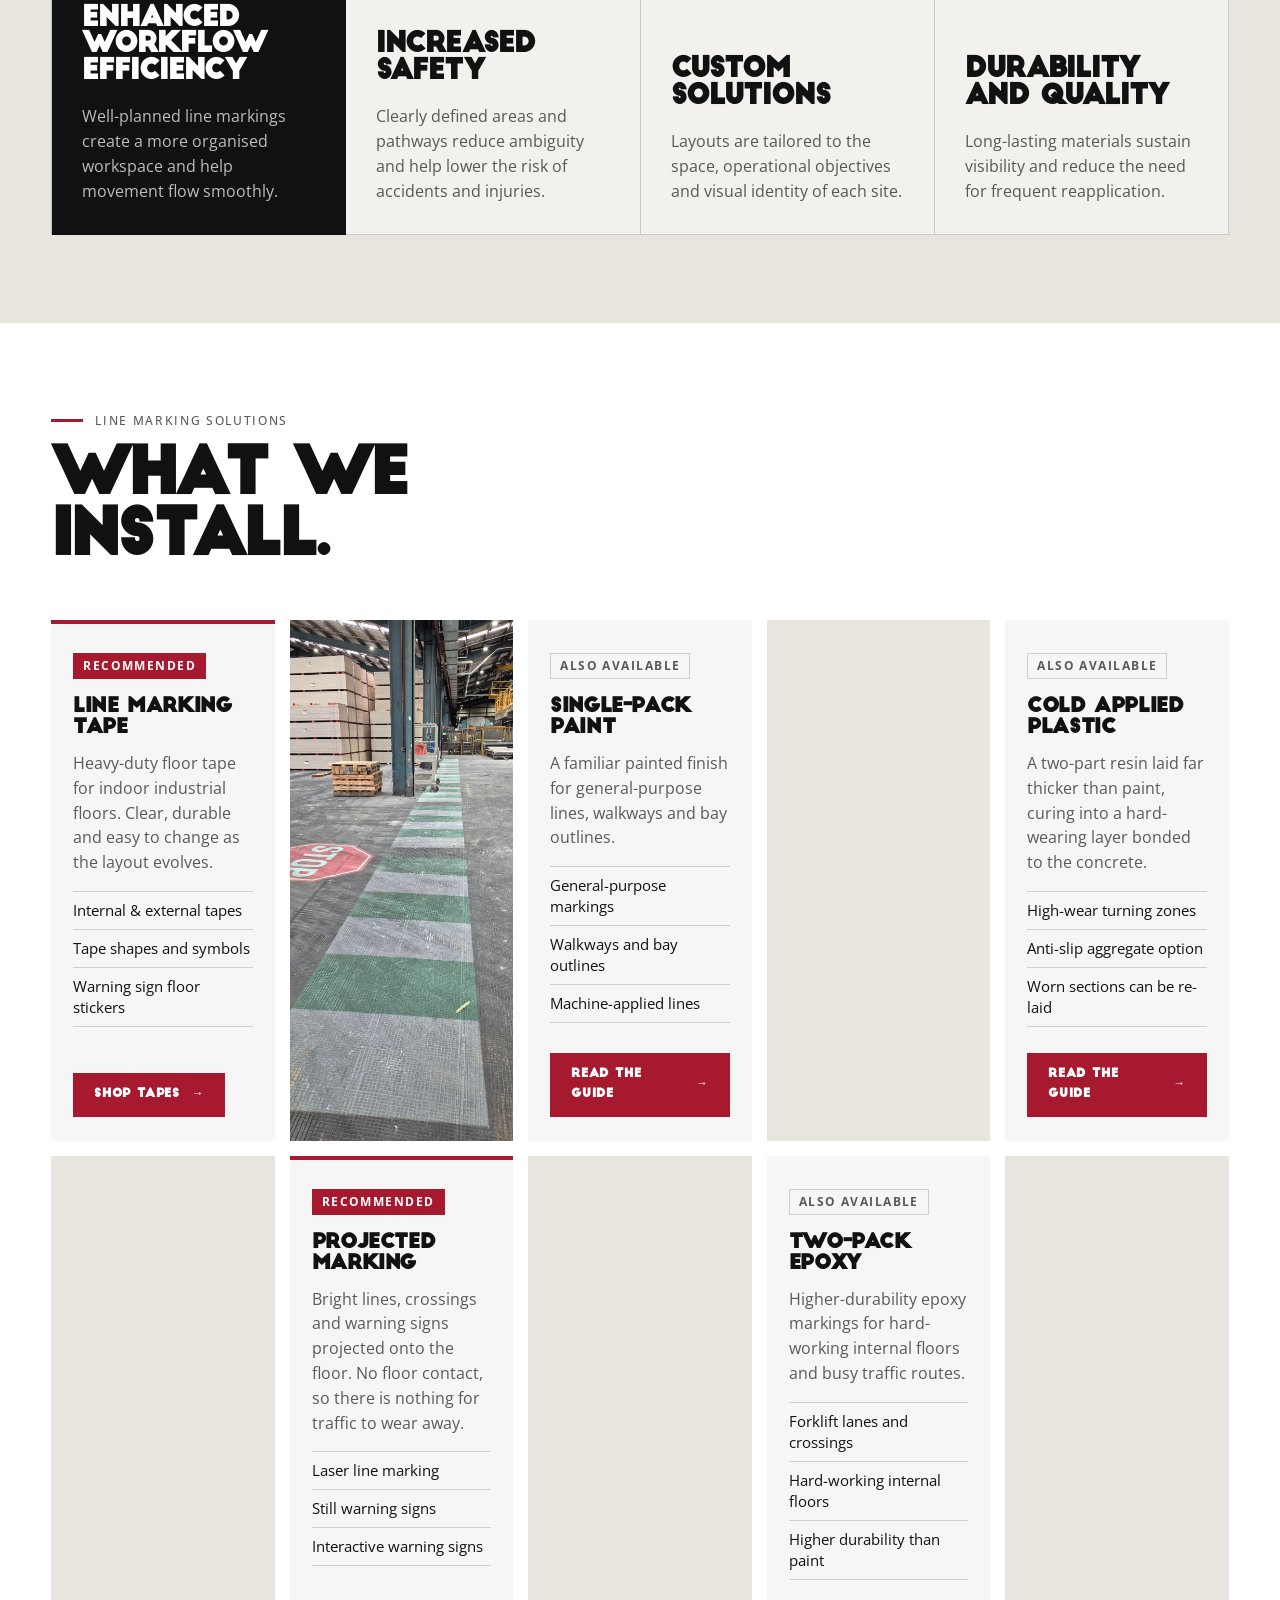
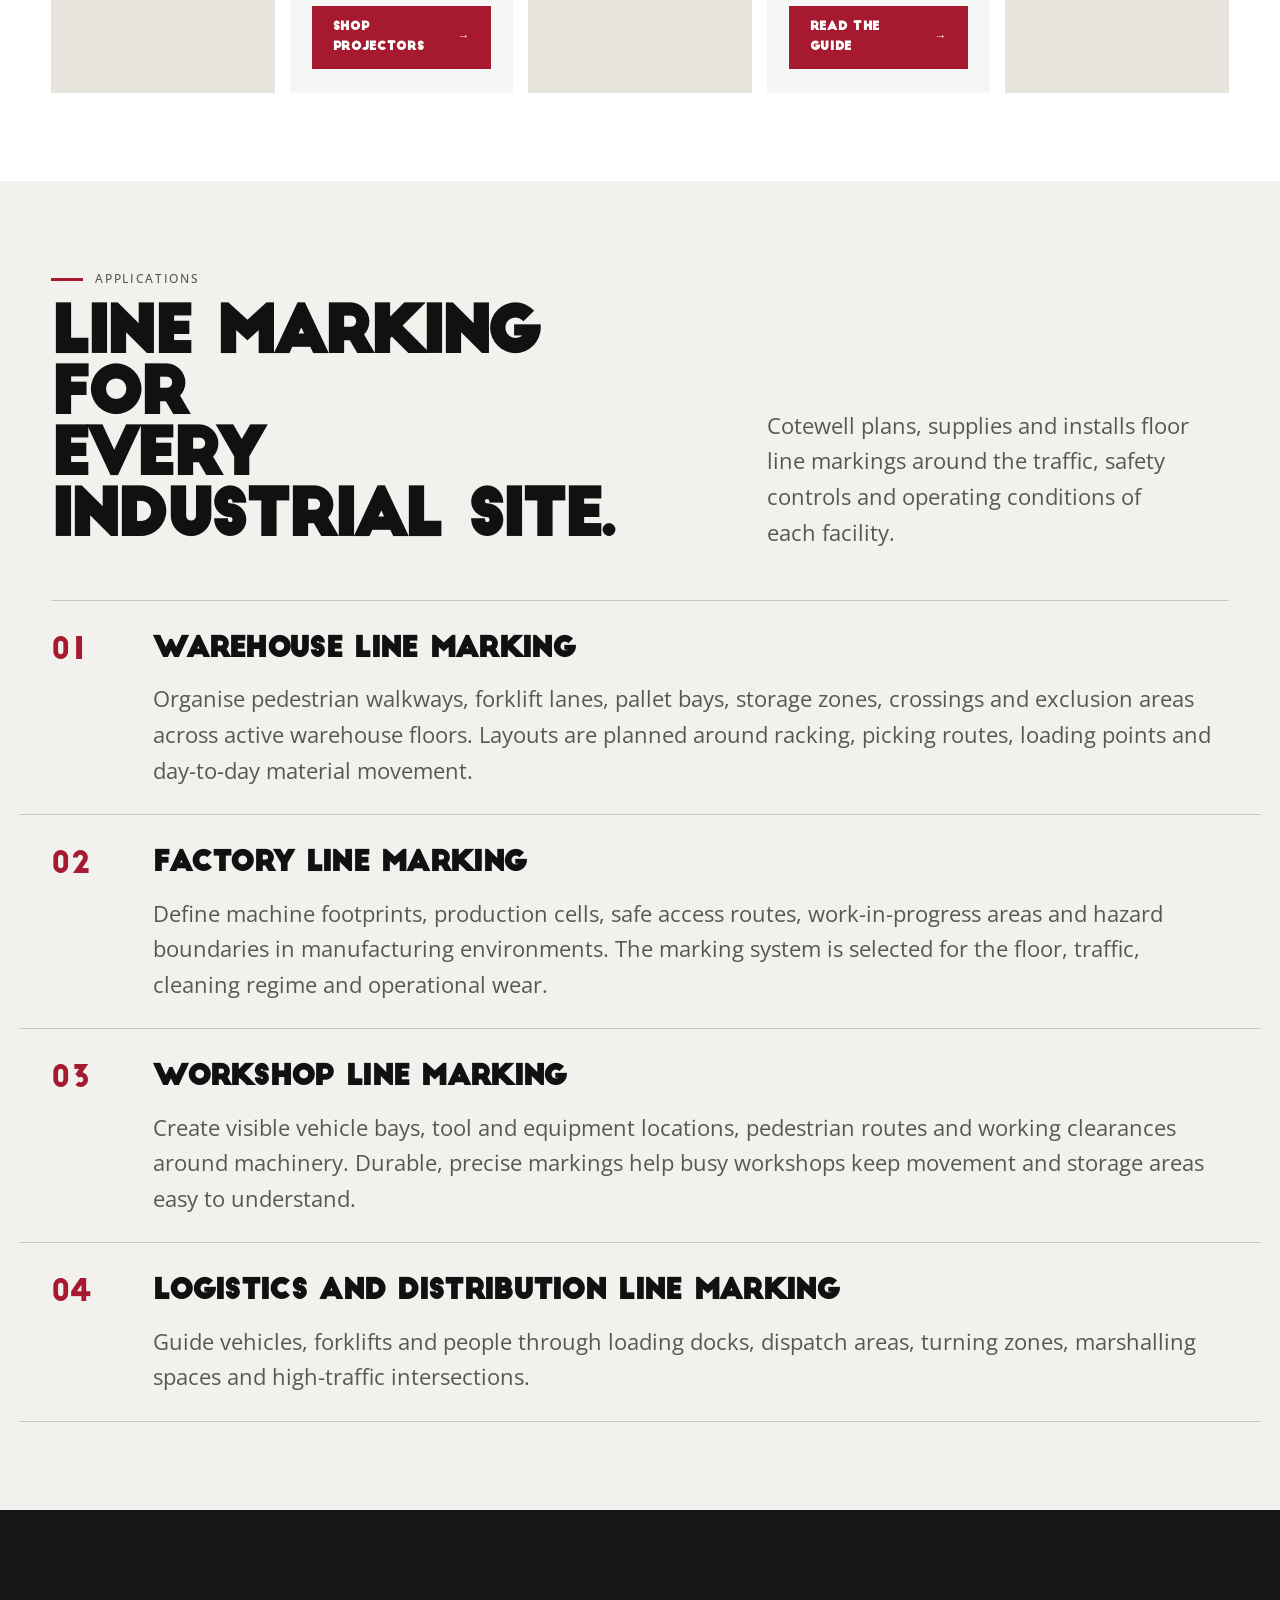
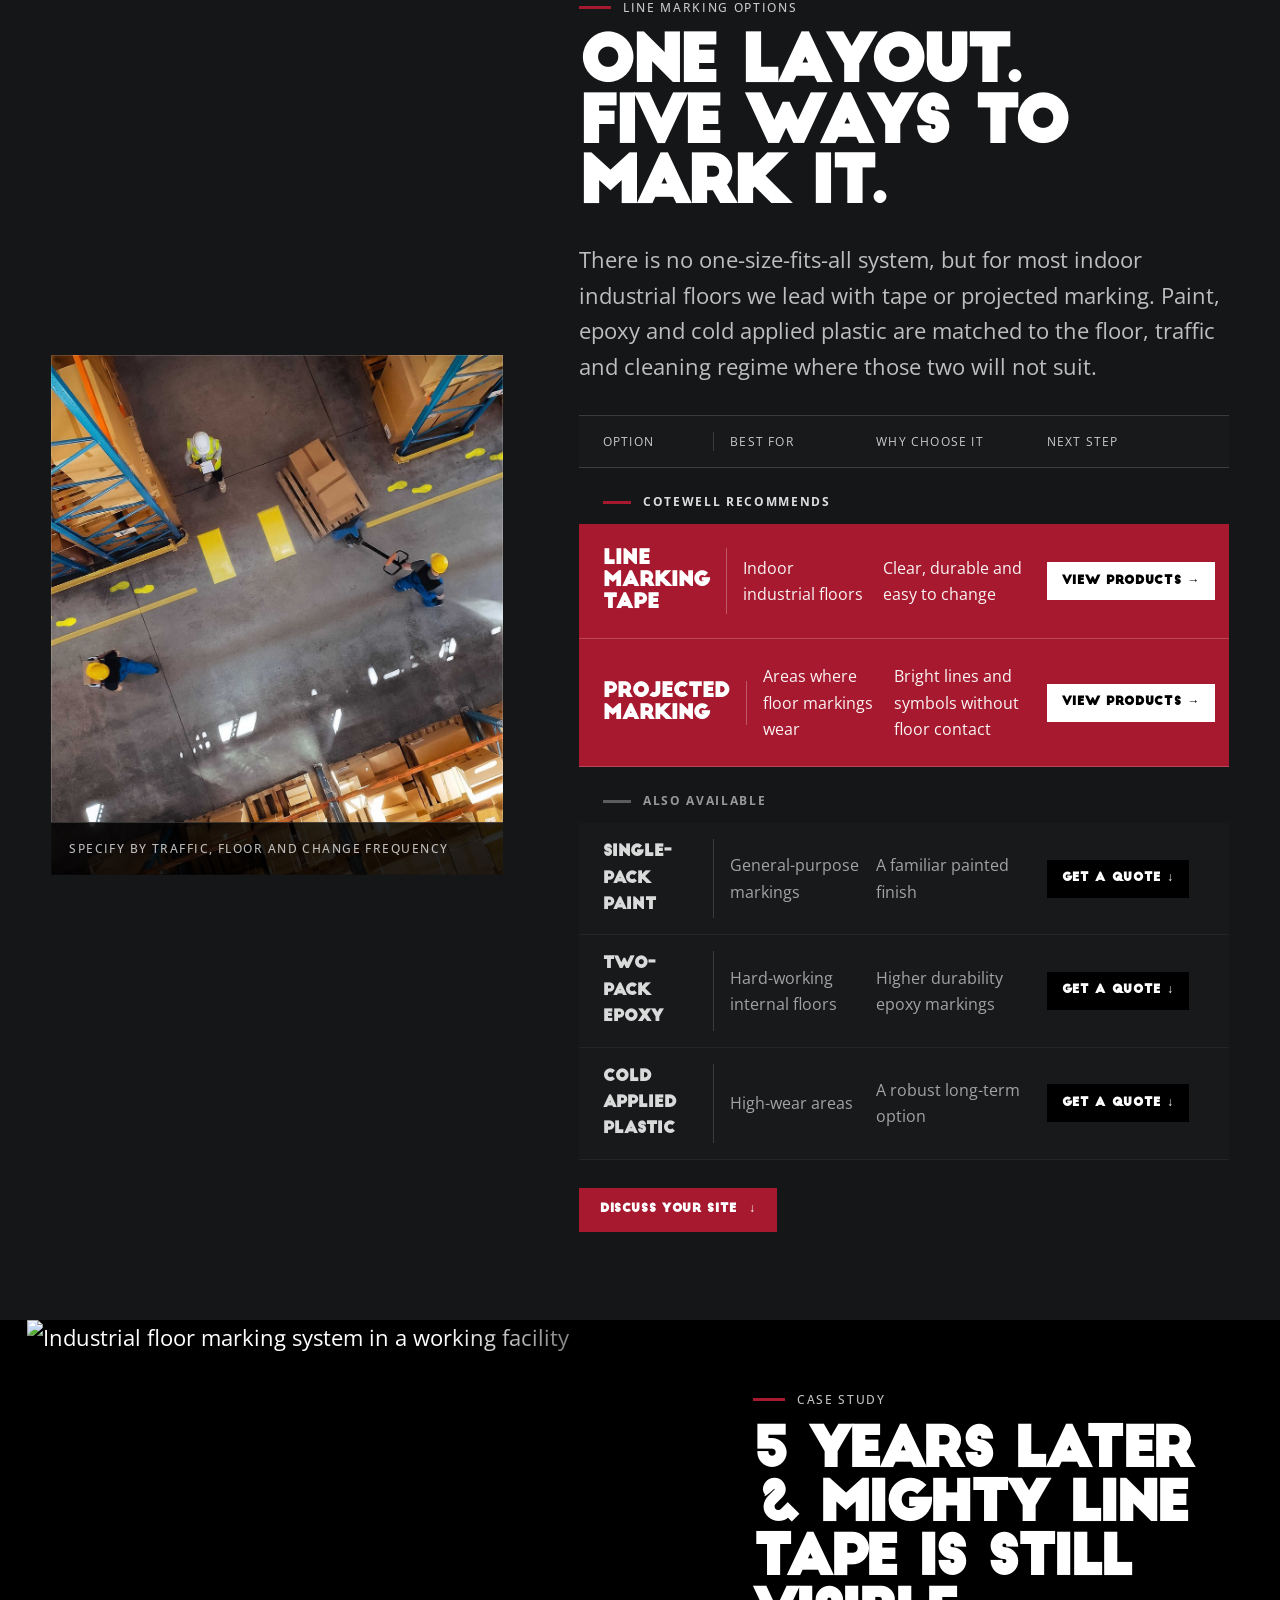
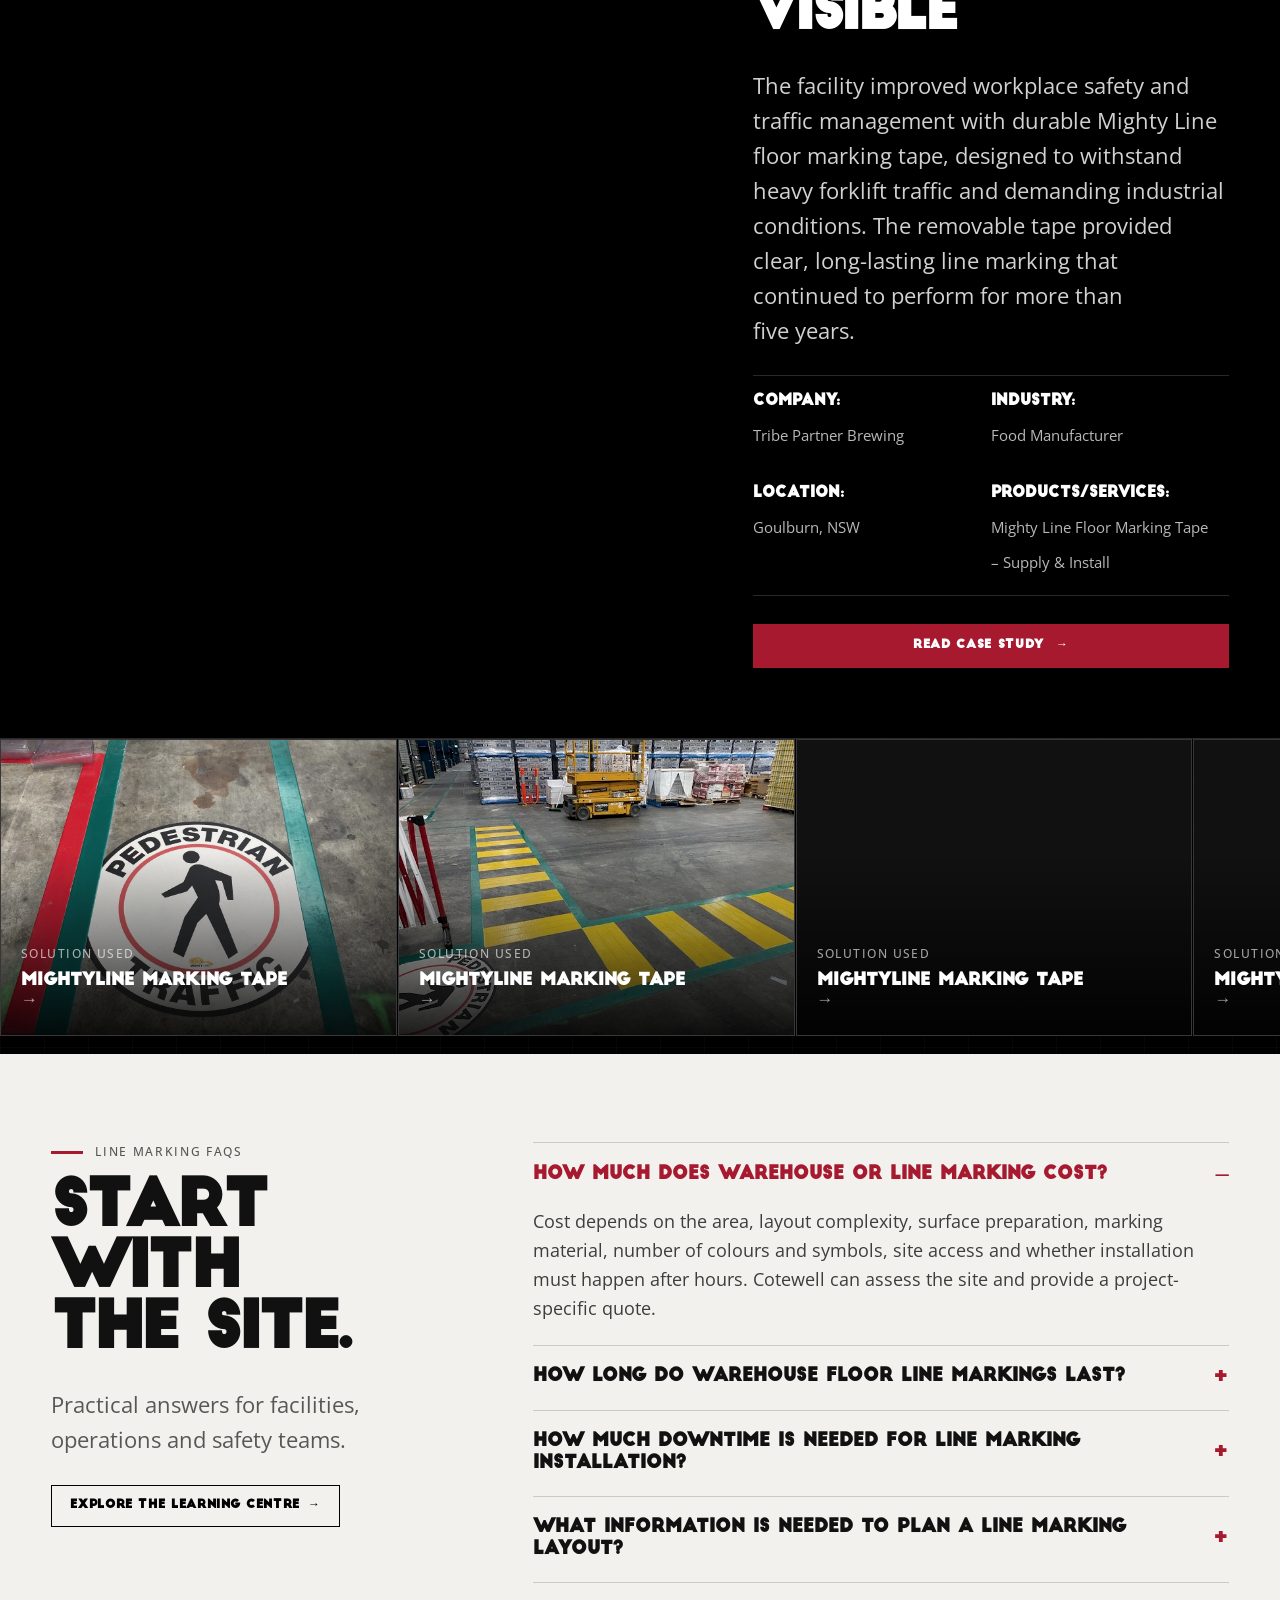
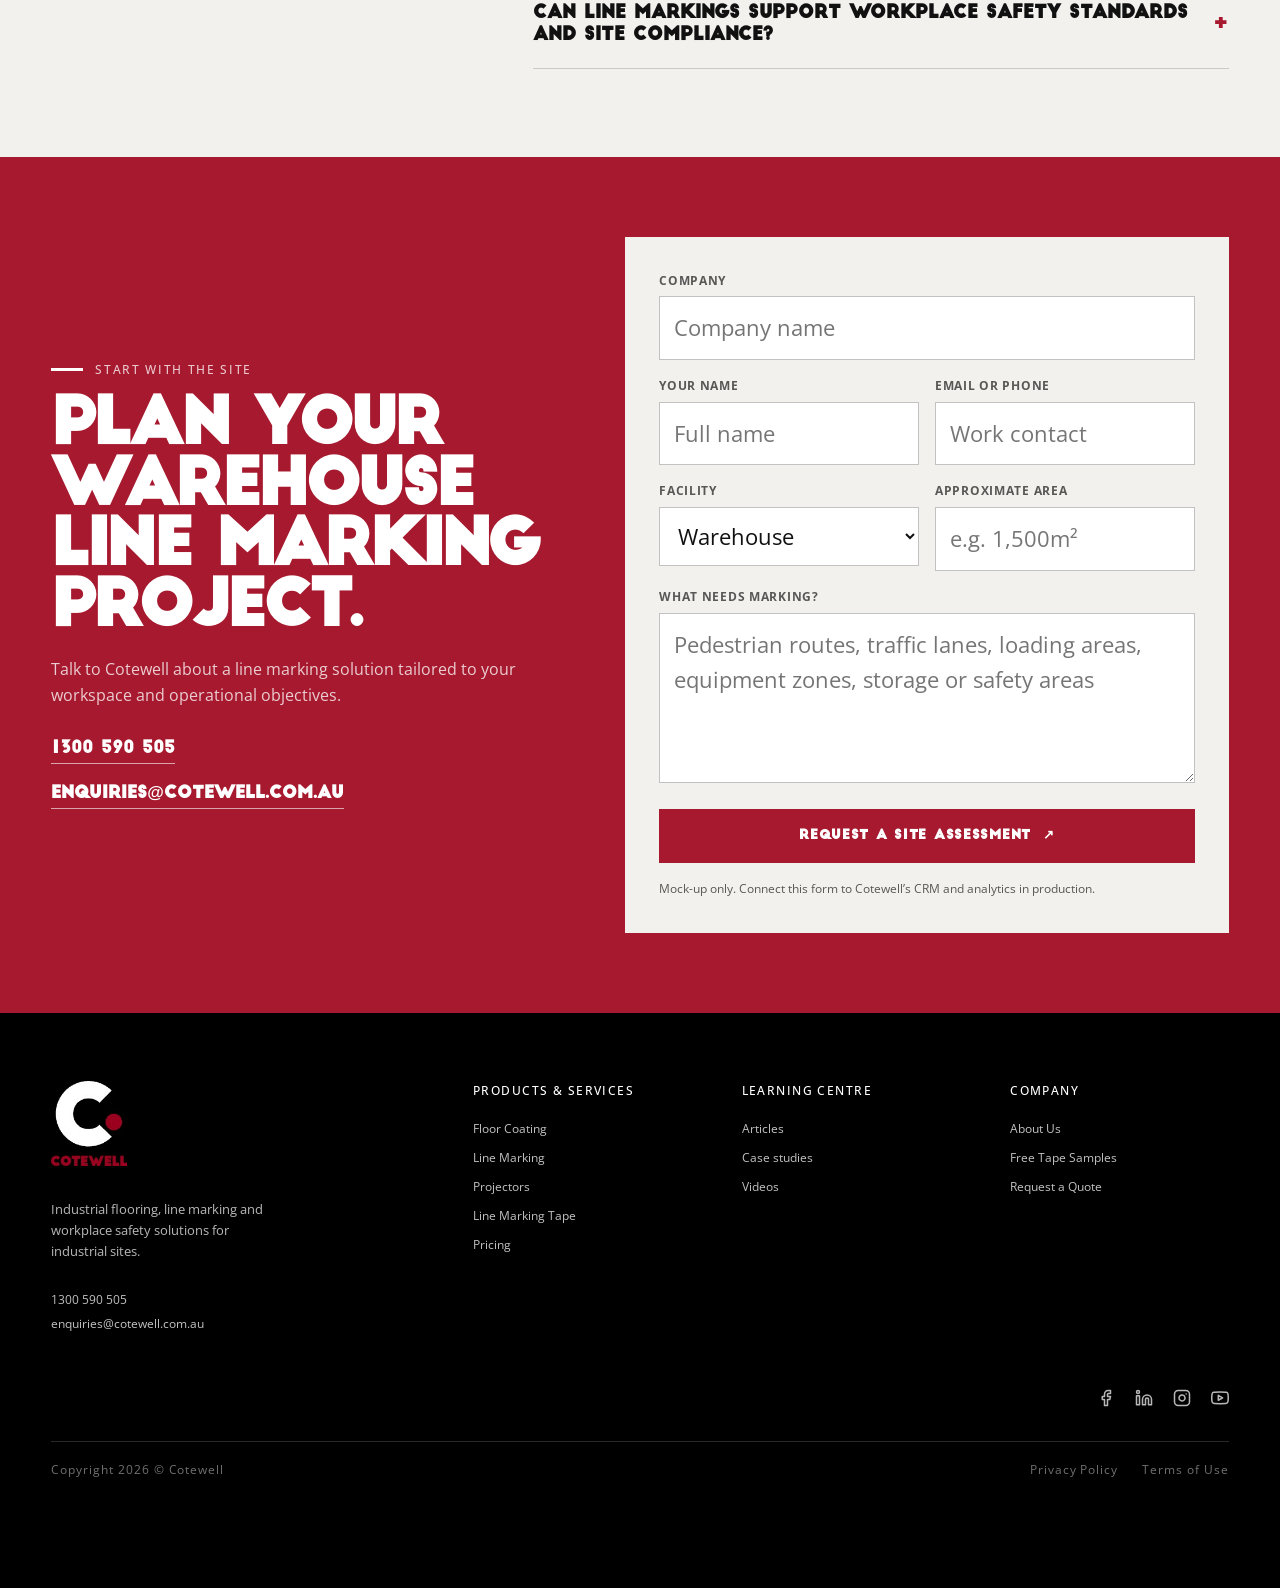
==== commit 1b1874ba: "Removed What we install description" ====
--- a/index.html
+++ b/index.html
@@ -252,8 +252,7 @@
             <p class="eyebrow eyebrow--dark"><span></span>Line marking solutions</p>
             <h2 id="solutions-title">What we<br>install.</h2>
           </div>
-          <p>Every layout is marked with one of five systems. Tape and projected marking are our first recommendation
-            for most indoor industrial floors; paint, epoxy and cold applied plastic cover the rest.</p>
+
         </div>
         <div class="solution-grid">
           <article class="solution solution--recommended reveal">
@@ -499,51 +498,96 @@
 
     <section class="project-gallery" id="project-gallery" aria-label="Completed line marking projects">
       <div class="project-gallery__frame">
-        <div class="project-gallery__viewport reveal" tabindex="0" aria-label="Scroll through completed line marking projects">
+        <div class="project-gallery__viewport reveal" tabindex="0"
+          aria-label="Scroll through completed line marking projects">
           <div class="project-gallery__track">
             <figure class="project-gallery__slide">
-              <img src="assets/img/project-mightyline-01.jpg" alt="Green MightyLine tape walkway with a red edge line and pedestrian traffic floor sign" width="1200" height="1600" loading="lazy" decoding="async">
-              <figcaption><span class="mono">Solution used</span><strong><a href="https://cotewell.com.au/product/mighty-line-marking-tape/">MightyLine Marking Tape <span aria-hidden="true">→</span></a></strong></figcaption>
-            </figure>
-            <figure class="project-gallery__slide">
-              <img src="assets/img/project-mightyline-02.jpg" alt="Yellow MightyLine tape pedestrian crossing with green walkway borders and a pedestrian floor sign" width="640" height="480" loading="lazy" decoding="async">
-              <figcaption><span class="mono">Solution used</span><strong><a href="https://cotewell.com.au/product/mighty-line-marking-tape/">MightyLine Marking Tape <span aria-hidden="true">→</span></a></strong></figcaption>
-            </figure>
-            <figure class="project-gallery__slide">
-              <img src="assets/img/project-mightyline-03.jpg" alt="Red MightyLine tape hatched exclusion zone beside pallets and a forklift" width="1200" height="1600" loading="lazy" decoding="async">
-              <figcaption><span class="mono">Solution used</span><strong><a href="https://cotewell.com.au/product/mighty-line-marking-tape/">MightyLine Marking Tape <span aria-hidden="true">→</span></a></strong></figcaption>
-            </figure>
-            <figure class="project-gallery__slide">
-              <img src="assets/img/project-mightyline-04.jpg" alt="Green MightyLine tape walkway routed around columns and a production conveyor" width="1440" height="1080" loading="lazy" decoding="async">
-              <figcaption><span class="mono">Solution used</span><strong><a href="https://cotewell.com.au/product/mighty-line-marking-tape/">MightyLine Marking Tape <span aria-hidden="true">→</span></a></strong></figcaption>
-            </figure>
-            <figure class="project-gallery__slide">
-              <img src="assets/img/project-mightyline-05.jpg" alt="Red stop sign floor marking at a warehouse intersection" width="480" height="640" loading="lazy" decoding="async">
-              <figcaption><span class="mono">Solution used</span><strong><a href="https://cotewell.com.au/product/mighty-line-marking-tape/">MightyLine Marking Tape <span aria-hidden="true">→</span></a></strong></figcaption>
-            </figure>
-            <figure class="project-gallery__slide">
-              <img src="assets/img/project-mightyline-06.jpg" alt="Yellow MightyLine tape crossing joining green walkways at a pedestrian sign" width="480" height="640" loading="lazy" decoding="async">
-              <figcaption><span class="mono">Solution used</span><strong><a href="https://cotewell.com.au/product/mighty-line-marking-tape/">MightyLine Marking Tape <span aria-hidden="true">→</span></a></strong></figcaption>
-            </figure>
-            <figure class="project-gallery__slide">
-              <img src="assets/img/project-mightyline-07.jpg" alt="Green MightyLine tape lanes alongside stacked stock in a warehouse" width="1080" height="1440" loading="lazy" decoding="async">
-              <figcaption><span class="mono">Solution used</span><strong><a href="https://cotewell.com.au/product/mighty-line-marking-tape/">MightyLine Marking Tape <span aria-hidden="true">→</span></a></strong></figcaption>
-            </figure>
-            <figure class="project-gallery__slide">
-              <img src="assets/img/project-mightyline-08.jpg" alt="Green MightyLine tape aisle lines between pallet racking" width="1200" height="1600" loading="lazy" decoding="async">
-              <figcaption><span class="mono">Solution used</span><strong><a href="https://cotewell.com.au/product/mighty-line-marking-tape/">MightyLine Marking Tape <span aria-hidden="true">→</span></a></strong></figcaption>
-            </figure>
-            <figure class="project-gallery__slide">
-              <img src="assets/img/project-mightyline-09.jpg" alt="Green MightyLine tape walkway along a warehouse aisle" width="1200" height="1600" loading="lazy" decoding="async">
-              <figcaption><span class="mono">Solution used</span><strong><a href="https://cotewell.com.au/product/mighty-line-marking-tape/">MightyLine Marking Tape <span aria-hidden="true">→</span></a></strong></figcaption>
-            </figure>
-            <figure class="project-gallery__slide">
-              <img src="assets/img/project-mightyline-10.jpg" alt="Yellow MightyLine tape crossing meeting a green walkway at a warehouse junction" width="640" height="480" loading="lazy" decoding="async">
-              <figcaption><span class="mono">Solution used</span><strong><a href="https://cotewell.com.au/product/mighty-line-marking-tape/">MightyLine Marking Tape <span aria-hidden="true">→</span></a></strong></figcaption>
-            </figure>
-            <figure class="project-gallery__slide">
-              <img src="assets/img/project-mightyline-11.jpg" alt="Yellow MightyLine tape crossing and green lane markings in a beverage warehouse" width="1600" height="1200" loading="lazy" decoding="async">
-              <figcaption><span class="mono">Solution used</span><strong><a href="https://cotewell.com.au/product/mighty-line-marking-tape/">MightyLine Marking Tape <span aria-hidden="true">→</span></a></strong></figcaption>
+              <img src="assets/img/project-mightyline-01.jpg"
+                alt="Green MightyLine tape walkway with a red edge line and pedestrian traffic floor sign" width="1200"
+                height="1600" loading="lazy" decoding="async">
+              <figcaption><span class="mono">Solution used</span><strong><a
+                    href="https://cotewell.com.au/product/mighty-line-marking-tape/">MightyLine Marking Tape <span
+                      aria-hidden="true">→</span></a></strong></figcaption>
+            </figure>
+            <figure class="project-gallery__slide">
+              <img src="assets/img/project-mightyline-02.jpg"
+                alt="Yellow MightyLine tape pedestrian crossing with green walkway borders and a pedestrian floor sign"
+                width="640" height="480" loading="lazy" decoding="async">
+              <figcaption><span class="mono">Solution used</span><strong><a
+                    href="https://cotewell.com.au/product/mighty-line-marking-tape/">MightyLine Marking Tape <span
+                      aria-hidden="true">→</span></a></strong></figcaption>
+            </figure>
+            <figure class="project-gallery__slide">
+              <img src="assets/img/project-mightyline-03.jpg"
+                alt="Red MightyLine tape hatched exclusion zone beside pallets and a forklift" width="1200"
+                height="1600" loading="lazy" decoding="async">
+              <figcaption><span class="mono">Solution used</span><strong><a
+                    href="https://cotewell.com.au/product/mighty-line-marking-tape/">MightyLine Marking Tape <span
+                      aria-hidden="true">→</span></a></strong></figcaption>
+            </figure>
+            <figure class="project-gallery__slide">
+              <img src="assets/img/project-mightyline-04.jpg"
+                alt="Green MightyLine tape walkway routed around columns and a production conveyor" width="1440"
+                height="1080" loading="lazy" decoding="async">
+              <figcaption><span class="mono">Solution used</span><strong><a
+                    href="https://cotewell.com.au/product/mighty-line-marking-tape/">MightyLine Marking Tape <span
+                      aria-hidden="true">→</span></a></strong></figcaption>
+            </figure>
+            <figure class="project-gallery__slide">
+              <img src="assets/img/project-mightyline-05.jpg"
+                alt="Red stop sign floor marking at a warehouse intersection" width="480" height="640" loading="lazy"
+                decoding="async">
+              <figcaption><span class="mono">Solution used</span><strong><a
+                    href="https://cotewell.com.au/product/mighty-line-marking-tape/">MightyLine Marking Tape <span
+                      aria-hidden="true">→</span></a></strong></figcaption>
+            </figure>
+            <figure class="project-gallery__slide">
+              <img src="assets/img/project-mightyline-06.jpg"
+                alt="Yellow MightyLine tape crossing joining green walkways at a pedestrian sign" width="480"
+                height="640" loading="lazy" decoding="async">
+              <figcaption><span class="mono">Solution used</span><strong><a
+                    href="https://cotewell.com.au/product/mighty-line-marking-tape/">MightyLine Marking Tape <span
+                      aria-hidden="true">→</span></a></strong></figcaption>
+            </figure>
+            <figure class="project-gallery__slide">
+              <img src="assets/img/project-mightyline-07.jpg"
+                alt="Green MightyLine tape lanes alongside stacked stock in a warehouse" width="1080" height="1440"
+                loading="lazy" decoding="async">
+              <figcaption><span class="mono">Solution used</span><strong><a
+                    href="https://cotewell.com.au/product/mighty-line-marking-tape/">MightyLine Marking Tape <span
+                      aria-hidden="true">→</span></a></strong></figcaption>
+            </figure>
+            <figure class="project-gallery__slide">
+              <img src="assets/img/project-mightyline-08.jpg"
+                alt="Green MightyLine tape aisle lines between pallet racking" width="1200" height="1600" loading="lazy"
+                decoding="async">
+              <figcaption><span class="mono">Solution used</span><strong><a
+                    href="https://cotewell.com.au/product/mighty-line-marking-tape/">MightyLine Marking Tape <span
+                      aria-hidden="true">→</span></a></strong></figcaption>
+            </figure>
+            <figure class="project-gallery__slide">
+              <img src="assets/img/project-mightyline-09.jpg"
+                alt="Green MightyLine tape walkway along a warehouse aisle" width="1200" height="1600" loading="lazy"
+                decoding="async">
+              <figcaption><span class="mono">Solution used</span><strong><a
+                    href="https://cotewell.com.au/product/mighty-line-marking-tape/">MightyLine Marking Tape <span
+                      aria-hidden="true">→</span></a></strong></figcaption>
+            </figure>
+            <figure class="project-gallery__slide">
+              <img src="assets/img/project-mightyline-10.jpg"
+                alt="Yellow MightyLine tape crossing meeting a green walkway at a warehouse junction" width="640"
+                height="480" loading="lazy" decoding="async">
+              <figcaption><span class="mono">Solution used</span><strong><a
+                    href="https://cotewell.com.au/product/mighty-line-marking-tape/">MightyLine Marking Tape <span
+                      aria-hidden="true">→</span></a></strong></figcaption>
+            </figure>
+            <figure class="project-gallery__slide">
+              <img src="assets/img/project-mightyline-11.jpg"
+                alt="Yellow MightyLine tape crossing and green lane markings in a beverage warehouse" width="1600"
+                height="1200" loading="lazy" decoding="async">
+              <figcaption><span class="mono">Solution used</span><strong><a
+                    href="https://cotewell.com.au/product/mighty-line-marking-tape/">MightyLine Marking Tape <span
+                      aria-hidden="true">→</span></a></strong></figcaption>
             </figure>
           </div>
         </div>
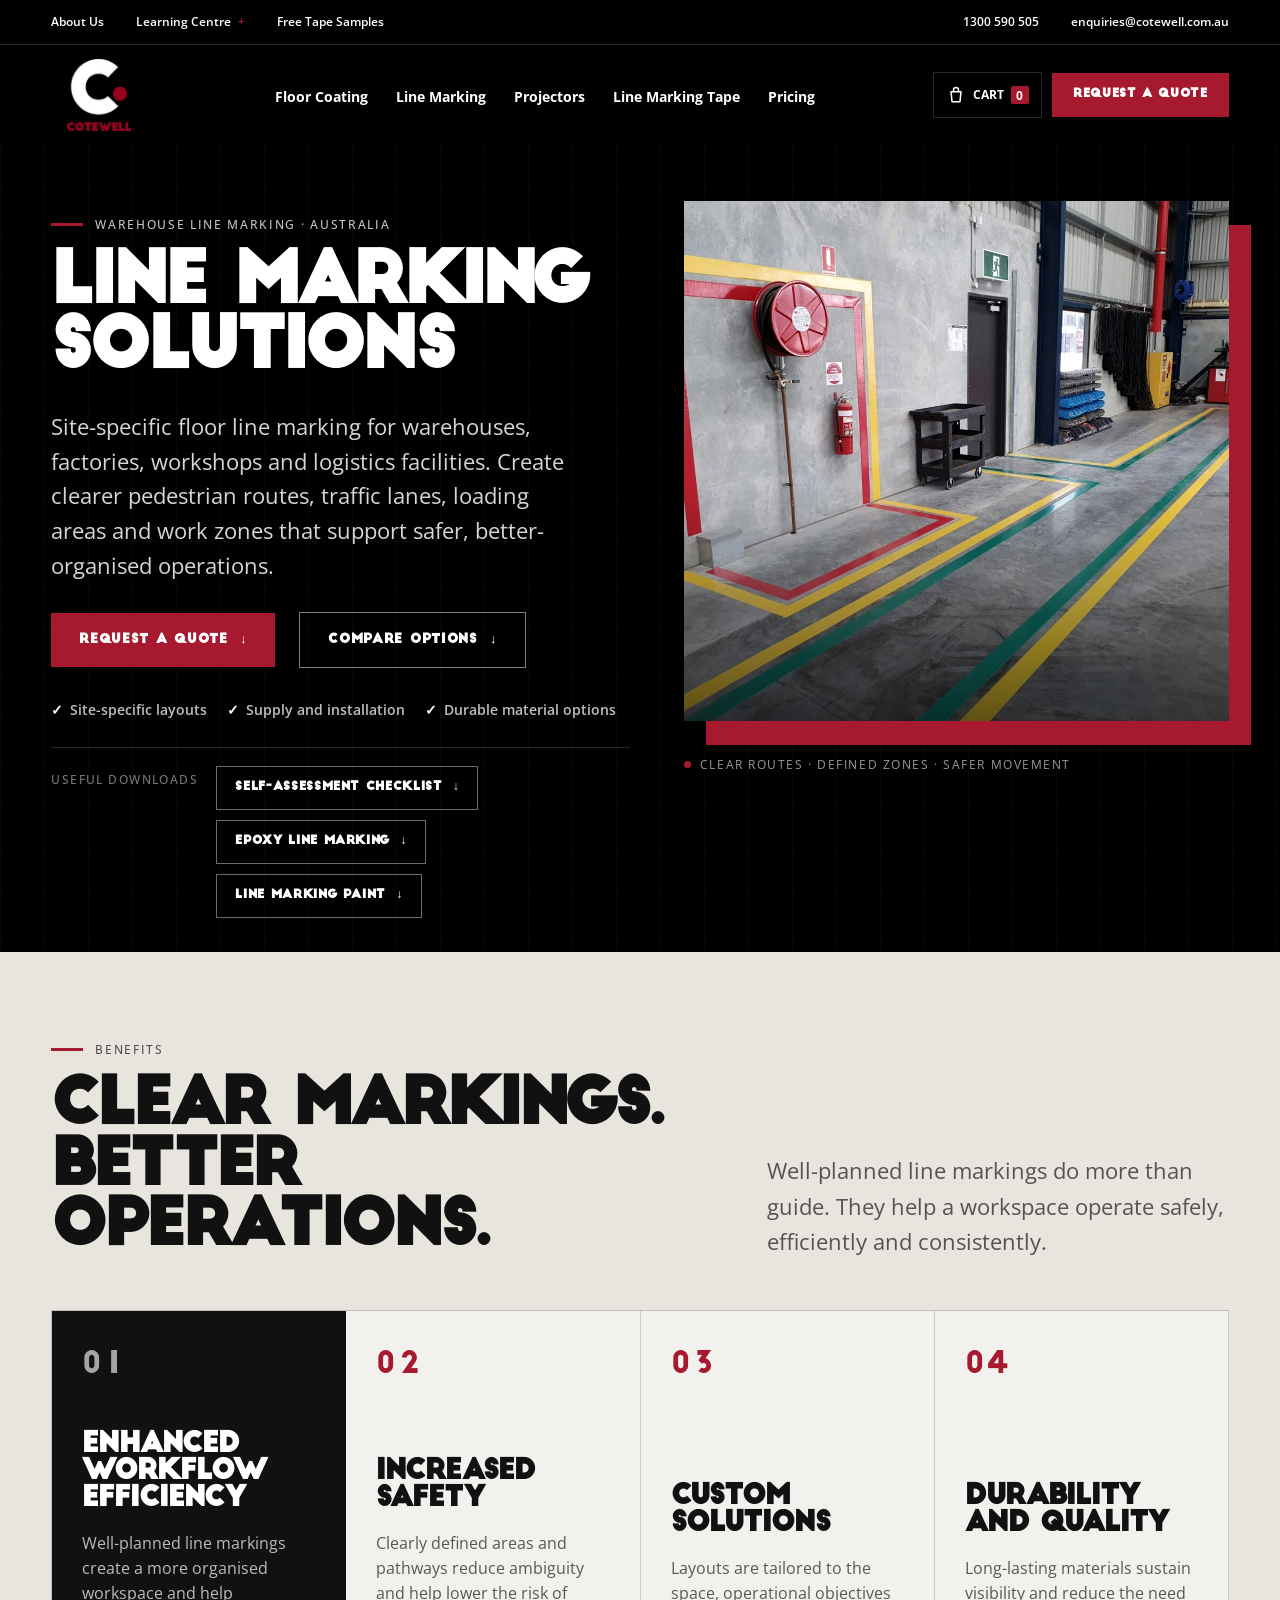
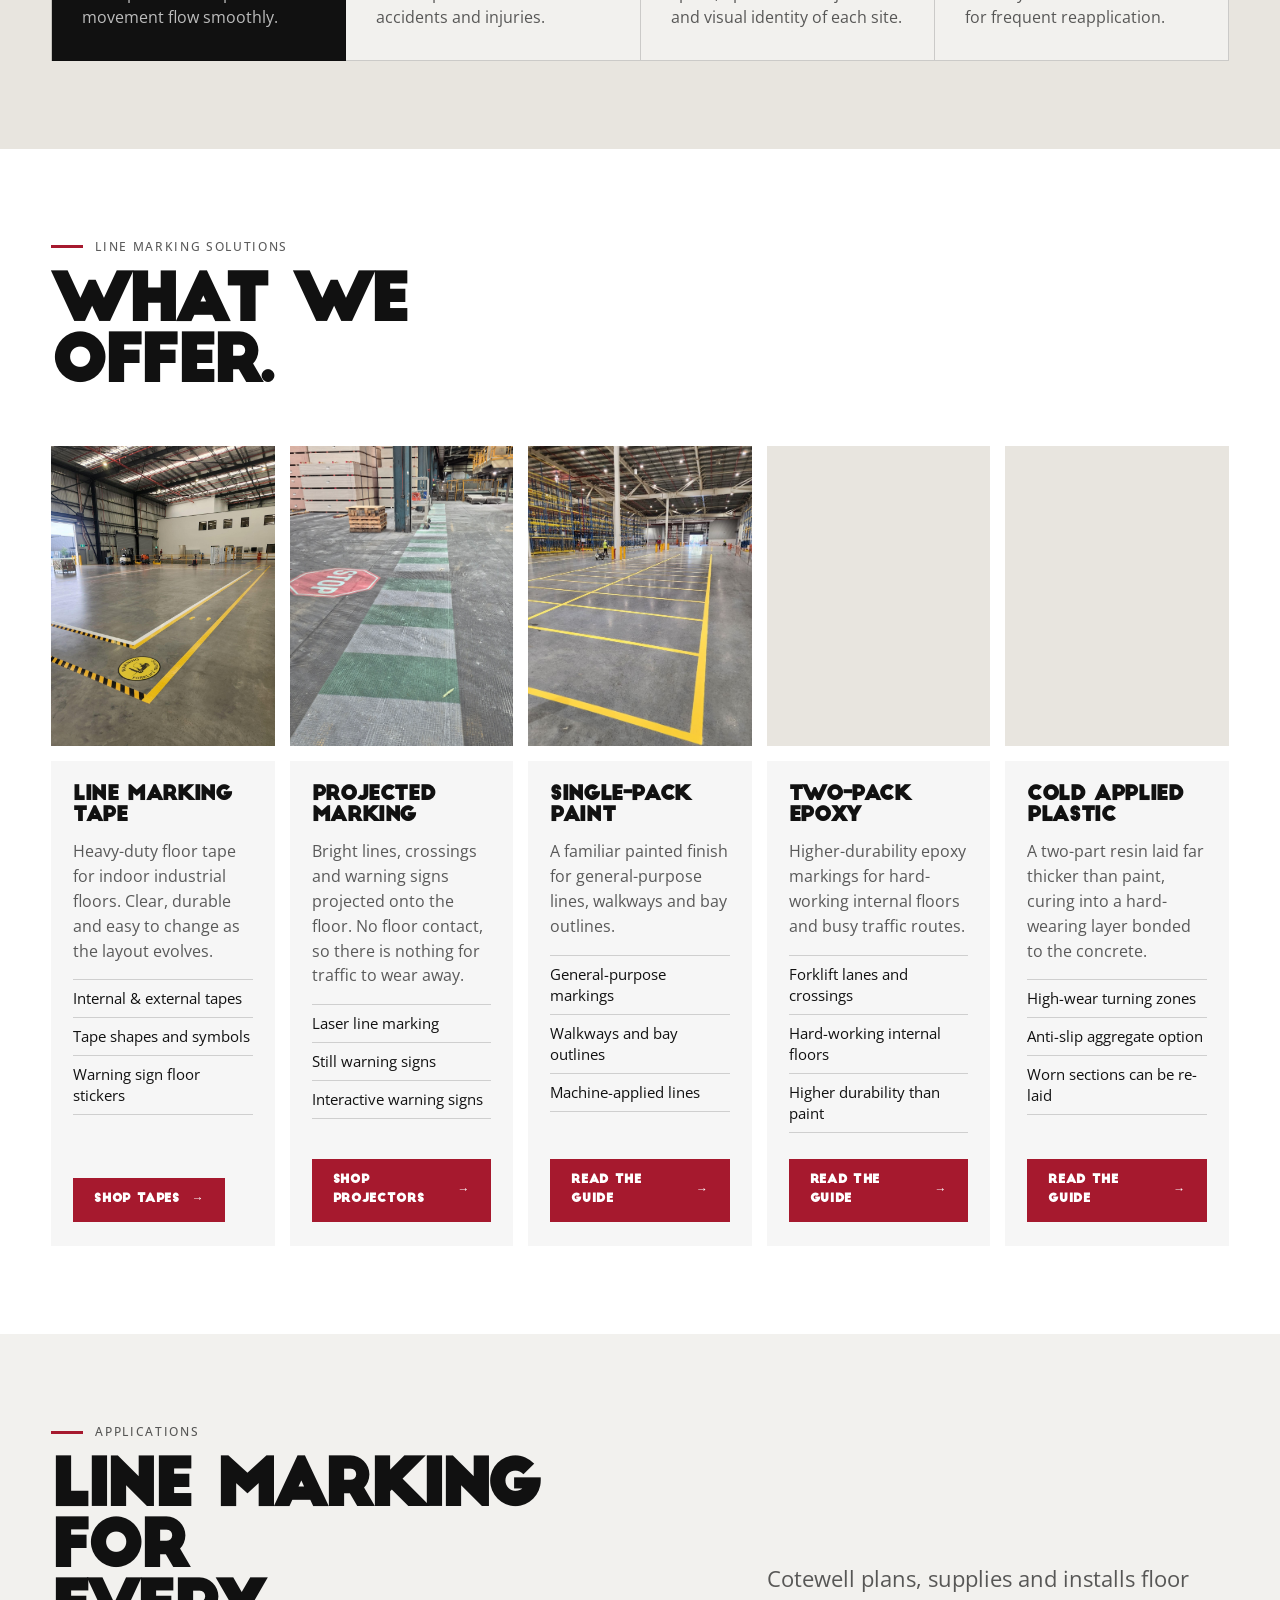
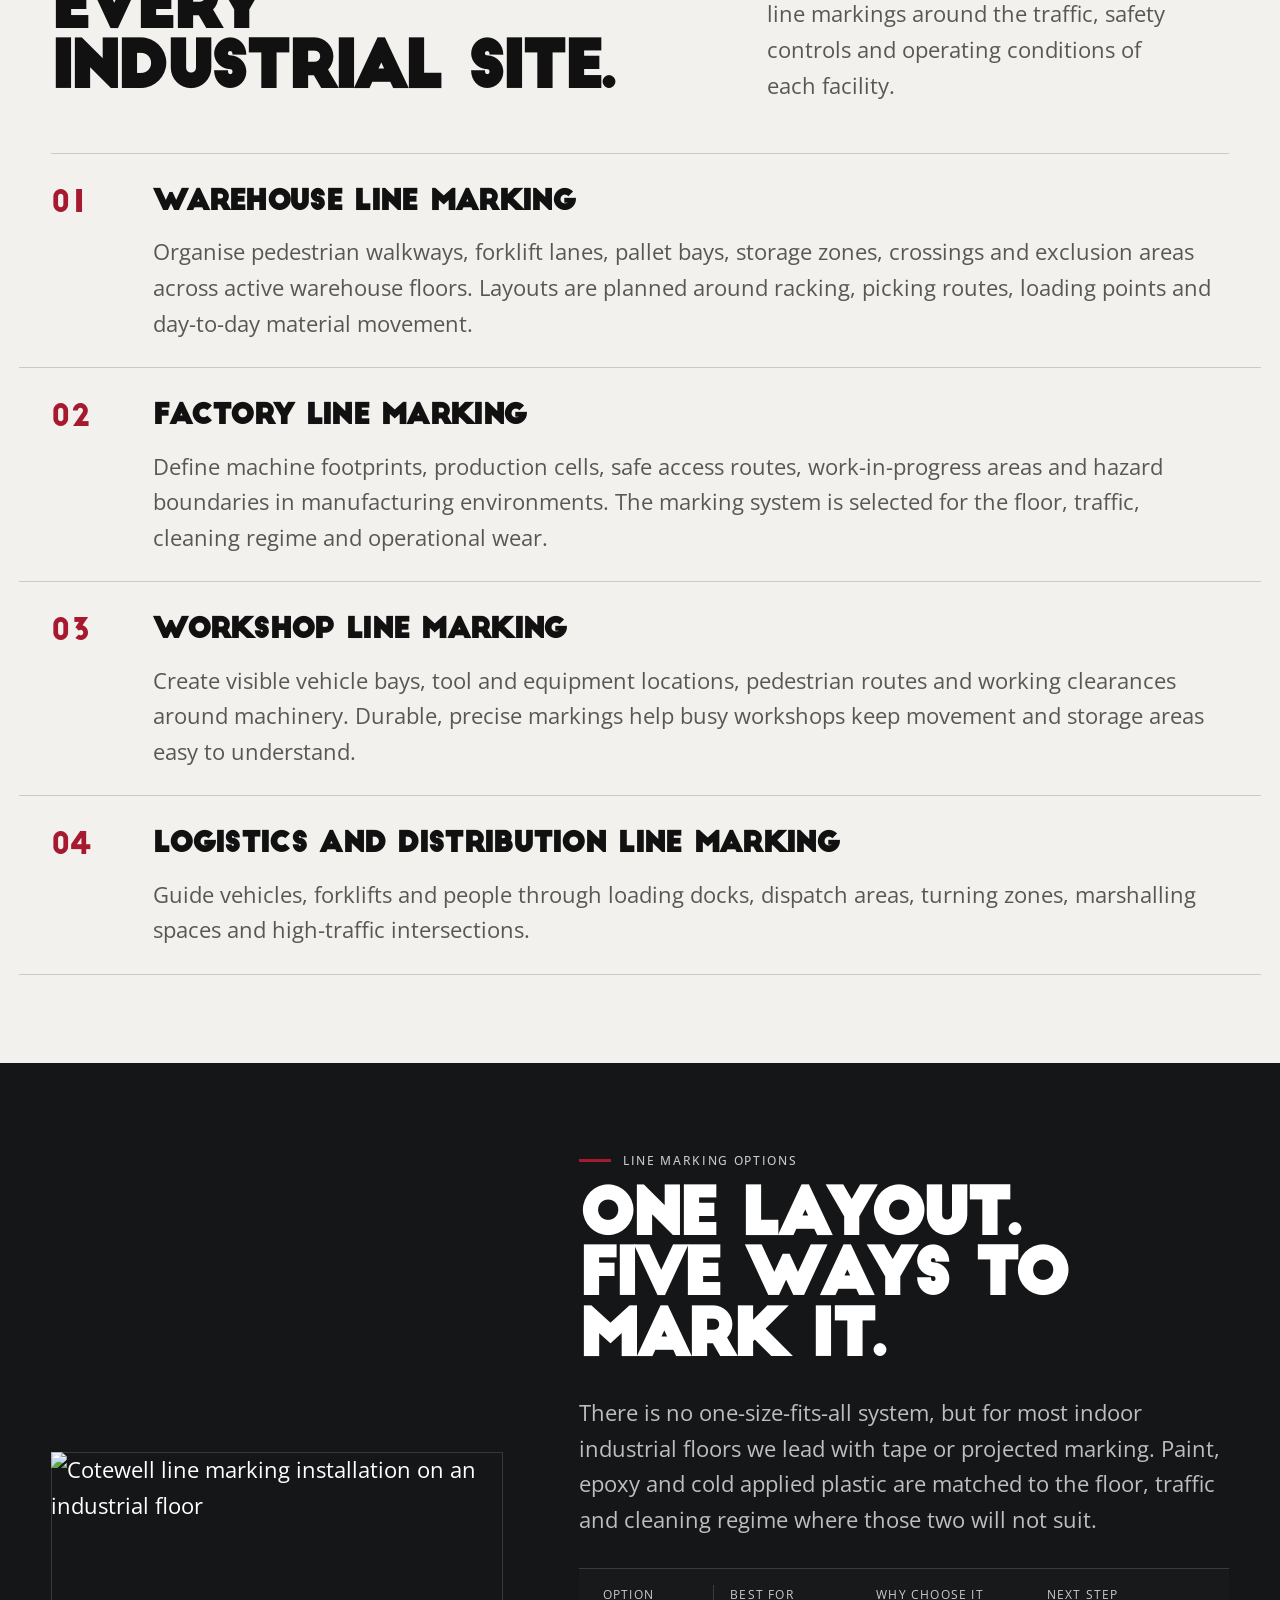
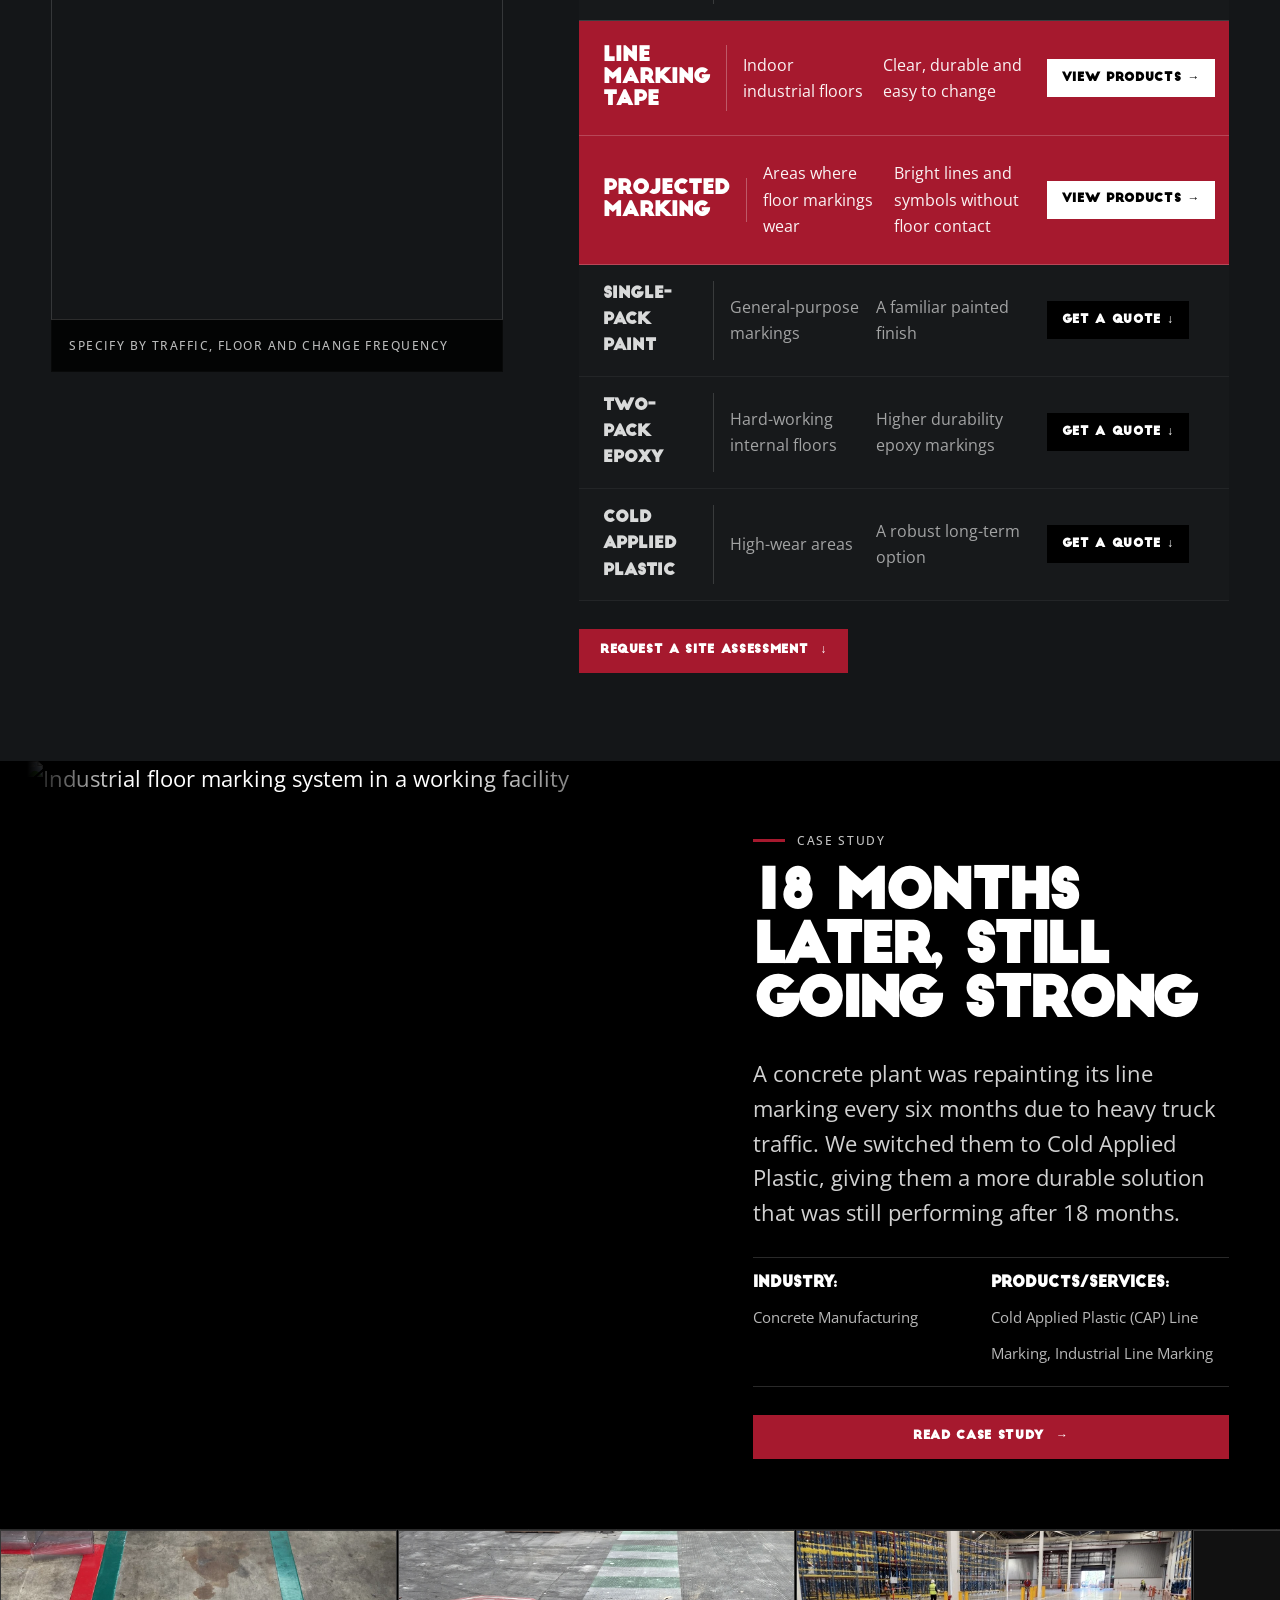
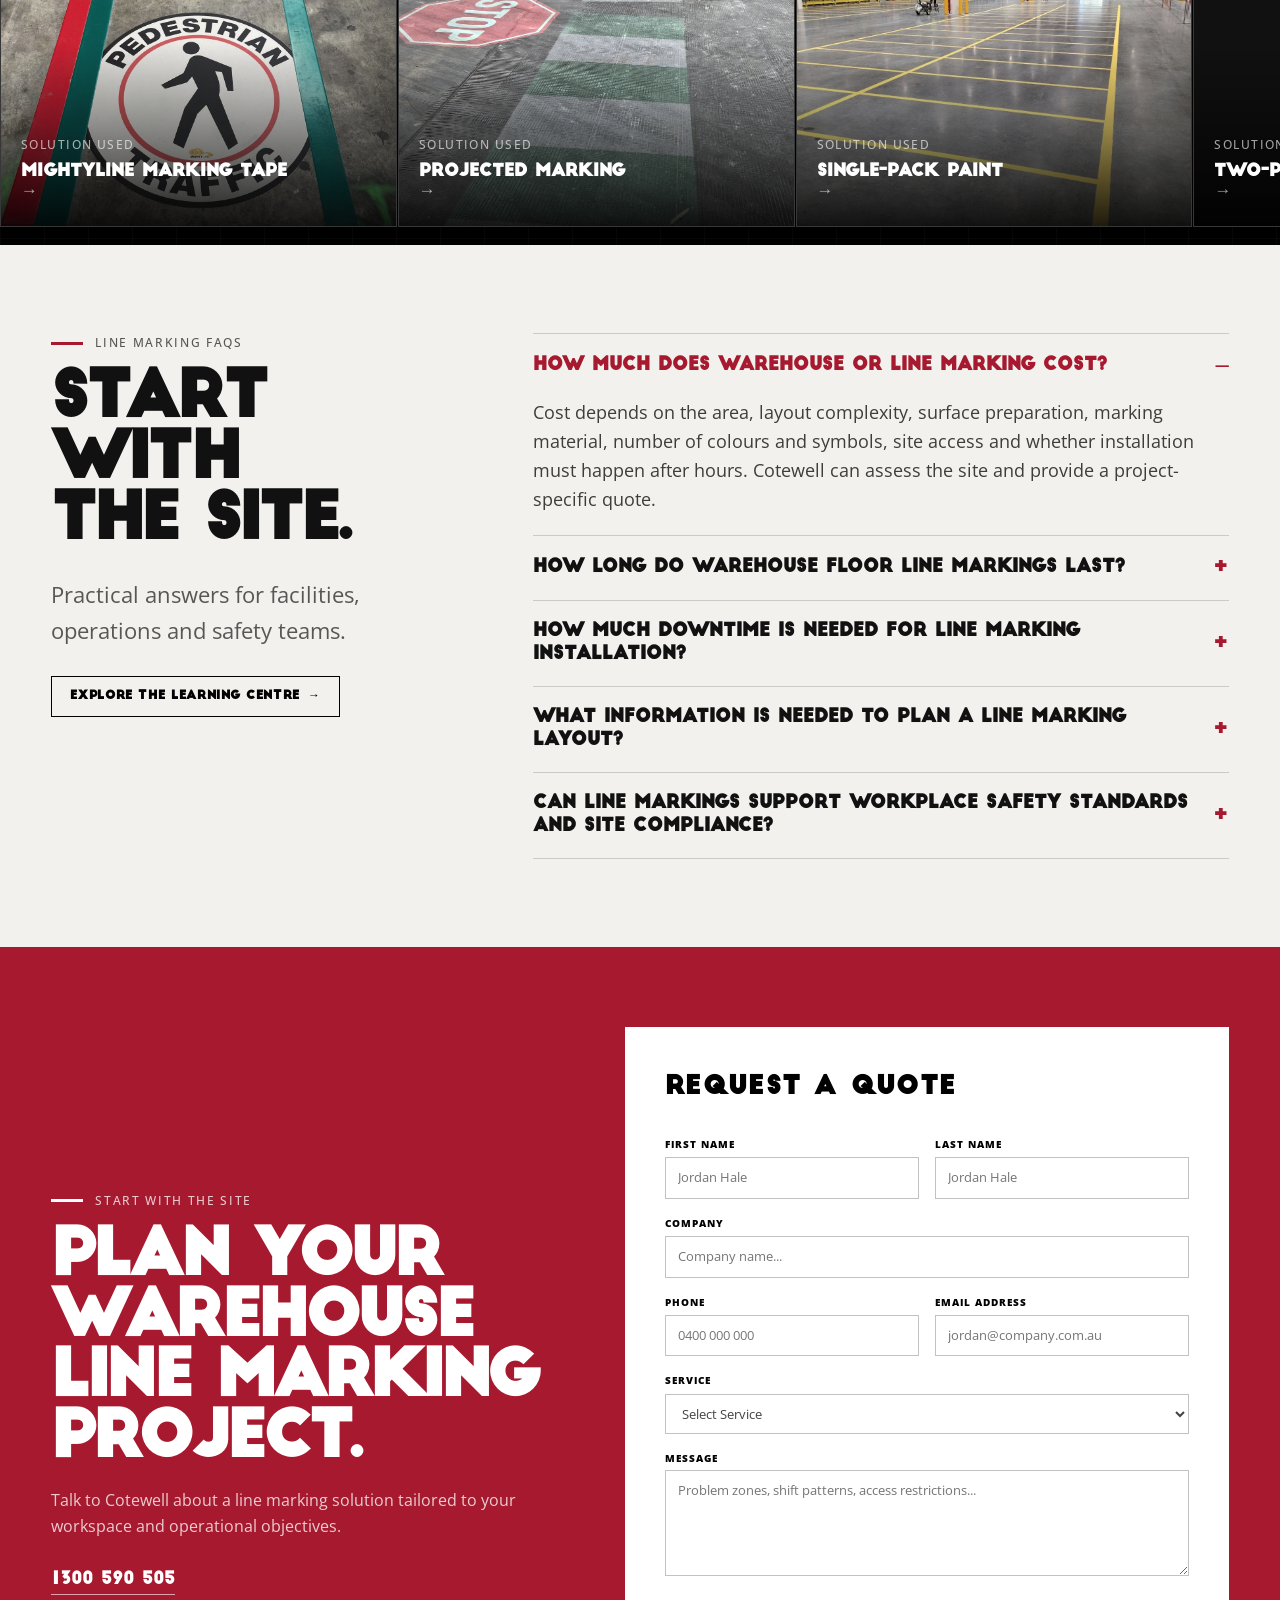
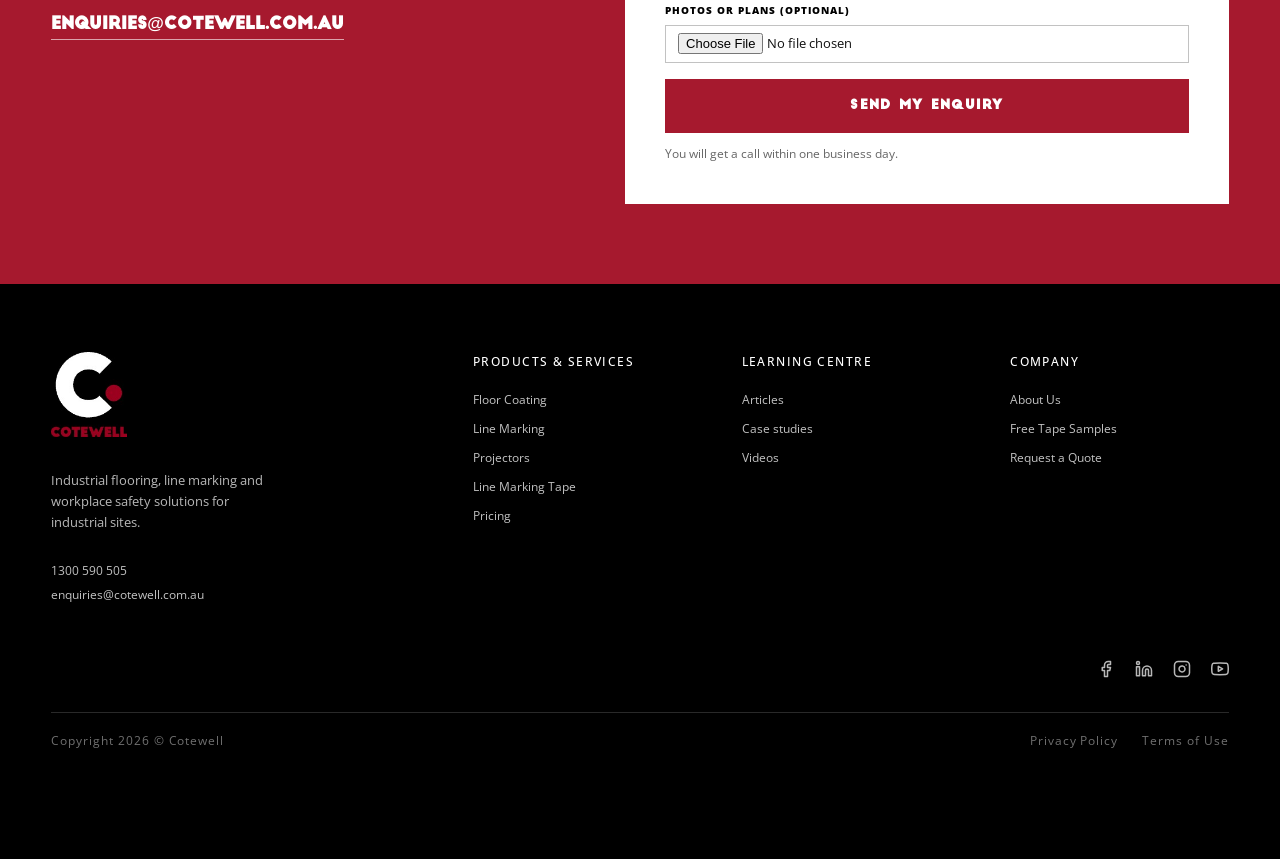
==== commit 4e5f77a6: "Update copywriting, imagery, and case study content in index.html and add gallery update script" ====
--- a/index.html
+++ b/index.html
@@ -168,7 +168,7 @@
       <div class="shell hero__grid">
         <div class="hero__copy reveal">
           <p class="eyebrow"><span></span>Warehouse line marking · Australia</p>
-          <h1>Warehouse<br> Line Marking Services</h1>
+          <h1>Line Marking Solutions</h1>
           <p class="hero__lead">Site-specific floor line marking for warehouses, factories, workshops and logistics
             facilities. Create clearer pedestrian routes, traffic lanes, loading areas and work zones that support
             safer, better-organised operations.</p>
@@ -186,14 +186,10 @@
             <div>
               <a href="https://cotewell.com.au/wp-content/uploads/2023/09/CTW_Self-Assessment_Checklist.pdf"
                 target="_blank" rel="noopener">Self-assessment checklist <span aria-hidden="true">↓</span></a>
-              <a href="https://cotewell.com.au/wp-content/uploads/2026/01/Mighty-Line-Standard-Tape-Brochure.pdf"
-                target="_blank" rel="noopener">MightyLine tape brochure <span aria-hidden="true">↓</span></a>
               <a href="assets/PDF/2 Pack Epoxy Line Marking Brochure 2026.pdf" target="_blank" rel="noopener">Epoxy line
                 marking <span aria-hidden="true">↓</span></a>
               <a href="assets/PDF/Delta Fieldlas Laser Line Marking Brochure - Bleed Margins.pdf" target="_blank"
                 rel="noopener">Line marking paint <span aria-hidden="true">↓</span></a>
-              <a href="assets/PDF/GoLine Line Marking Projector Brochure 2026.pdf" target="_blank"
-                rel="noopener">Projector brochures <span aria-hidden="true">↓</span></a>
             </div>
           </div>
         </div>
@@ -250,15 +246,14 @@
         <div class="section-head reveal">
           <div>
             <p class="eyebrow eyebrow--dark"><span></span>Line marking solutions</p>
-            <h2 id="solutions-title">What we<br>install.</h2>
+            <h2 id="solutions-title">What we<br>offer.</h2>
           </div>
 
         </div>
         <div class="solution-grid">
-          <article class="solution solution--recommended reveal">
+          <article class="solution reveal">
             <div class="solution__body">
               <div class="solution__copy">
-                <p class="solution__tag">Recommended</p>
                 <h3>Line marking tape</h3>
                 <p>Heavy-duty floor tape for indoor industrial floors. Clear, durable and easy to change as the layout
                   evolves.</p>
@@ -277,10 +272,9 @@
                 height="338" loading="lazy" decoding="async">
             </div>
           </article>
-          <article class="solution solution--recommended reveal">
+          <article class="solution reveal">
             <div class="solution__body">
               <div class="solution__copy">
-                <p class="solution__tag">Recommended</p>
                 <h3>Projected marking</h3>
                 <p>Bright lines, crossings and warning signs projected onto the floor. No floor contact, so there is
                   nothing for traffic to wear away.</p>
@@ -302,7 +296,6 @@
           <article class="solution reveal">
             <div class="solution__body">
               <div class="solution__copy">
-                <p class="solution__tag">Also available</p>
                 <h3>Single-pack paint</h3>
                 <p>A familiar painted finish for general-purpose lines, walkways and bay outlines.</p>
                 <ul>
@@ -324,7 +317,6 @@
           <article class="solution reveal">
             <div class="solution__body">
               <div class="solution__copy">
-                <p class="solution__tag">Also available</p>
                 <h3>Two-pack epoxy</h3>
                 <p>Higher-durability epoxy markings for hard-working internal floors and busy traffic routes.</p>
                 <ul>
@@ -346,7 +338,6 @@
           <article class="solution reveal">
             <div class="solution__body">
               <div class="solution__copy">
-                <p class="solution__tag">Also available</p>
                 <h3>Cold applied plastic</h3>
                 <p>A two-part resin laid far thicker than paint, curing into a hard-wearing layer bonded to the
                   concrete.</p>
@@ -423,7 +414,7 @@
     <section class="section section--ink" id="options">
       <div class="shell system-grid">
         <div class="system-media reveal is-visible">
-          <img src="assets/img/line-marking-installation.jpg"
+          <img src="https://cotewell.com.au/wp-content/uploads/2023/07/line-markings-bg-1024x1024.jpg"
             alt="Cotewell line marking installation on an industrial floor" width="2000" height="1125" loading="lazy">
           <span class="system-media__label mono">Specify by traffic, floor and change frequency</span>
         </div>
@@ -436,7 +427,6 @@
           <div class="system-table" role="table" aria-label="Line marking options">
             <div class="system-row system-row--head" role="row"><span>Option</span><span>Best for</span><span>Why choose
                 it</span><span>Next step</span></div>
-            <div class="system-row system-row--group" role="row"><span>Cotewell recommends</span></div>
             <div class="system-row system-row--featured" role="row"><strong>Line marking tape</strong><span>Indoor
                 industrial
                 floors</span><span>Clear, durable and easy to change</span><a class="system-row__cta"
@@ -445,8 +435,6 @@
                 floor markings
                 wear</span><span>Bright lines and symbols without floor contact</span><a class="system-row__cta"
                 href="https://cotewell.com.au/product-category/line-marking-projector/">View products <span>→</span></a>
-            </div>
-            <div class="system-row system-row--group system-row--group-muted" role="row"><span>Also available</span>
             </div>
             <div class="system-row system-row--standard" role="row"><strong>Single-pack
                 paint</strong><span>General-purpose
@@ -461,7 +449,7 @@
                 robust long-term option</span><a class="system-row__cta" href="#quote">Get a quote <span>↓</span></a>
             </div>
           </div>
-          <a class="button button--red" href="#quote">Discuss your site <span>↓</span></a>
+          <a class="button button--red" href="#quote">Request a site assessment <span>↓</span></a>
         </div>
       </div>
     </section>
@@ -472,25 +460,24 @@
     <section class="grillex" id="case-study">
       <div class="shell grillex-grid">
         <div class="grillex-media reveal">
-          <img src="https://cotewell.com.au/wp-content/uploads/2026/09/IMG_9032-scaled.jpg"
+          <img src="https://cotewell.com.au/wp-content/uploads/2026/08/20250320_163635-scaled.jpg"
             alt="Industrial floor marking system in a working facility" width="2000" height="2000" loading="lazy">
         </div>
         <div class="grillex-copy reveal">
           <p class="eyebrow"><span></span>Case study</p>
-          <h2>5 Years Later &amp; Mighty Line Tape Is Still Visible</h2>
-          <p class="grillex-quote">The facility improved workplace safety and traffic management with durable Mighty
-            Line floor marking tape, designed to withstand heavy forklift traffic and demanding industrial conditions.
-            The removable tape provided clear, long-lasting line marking that continued to perform for more than five
-            years.</p>
+          <h2>18 Months Later, Still Going Strong</h2>
+          <p class="grillex-quote">A concrete plant was repainting its line marking every six months due to heavy truck
+            traffic. We switched them to Cold Applied Plastic, giving them a more durable solution that was still
+            performing after 18 months.</p>
           <div class="grillex-facts">
-            <div><strong>Company:</strong><span>Tribe Partner Brewing</span></div>
-            <div><strong>Industry:</strong><span>Food Manufacturer</span></div>
-            <div><strong>Location:</strong><span>Goulburn, NSW</span></div>
-            <div><strong>Products/Services:</strong><span>Mighty Line Floor Marking Tape – Supply &amp; Install</span>
+            <div><strong>Industry:</strong><span>Concrete Manufacturing</span></div>
+            <div><strong>Products/Services:</strong><span>Cold Applied Plastic (CAP) Line Marking, Industrial Line
+                Marking</span>
             </div>
           </div>
           <a class="button button--red"
-            href="https://cotewell.com.au/case-study-5-years-later-mighty-line-tape-is-still-visible/">Read Case Study
+            href="https://cotewell.com.au/sick-of-repainting-your-lines-every-6-months-so-was-this-customer/">Read Case
+            Study
             <span>→</span></a>
         </div>
       </div>
@@ -510,91 +497,43 @@
                       aria-hidden="true">→</span></a></strong></figcaption>
             </figure>
             <figure class="project-gallery__slide">
-              <img src="assets/img/project-mightyline-02.jpg"
-                alt="Yellow MightyLine tape pedestrian crossing with green walkway borders and a pedestrian floor sign"
-                width="640" height="480" loading="lazy" decoding="async">
+              <img src="assets/img/Signum Projected Crossing & Stop Sign.jpg"
+                alt="Projected green pedestrian crossing and stop sign on a warehouse floor" width="1441" height="2560"
+                loading="lazy" decoding="async">
               <figcaption><span class="mono">Solution used</span><strong><a
-                    href="https://cotewell.com.au/product/mighty-line-marking-tape/">MightyLine Marking Tape <span
+                    href="https://cotewell.com.au/product-category/line-marking-projector/">Projected Marking <span
                       aria-hidden="true">→</span></a></strong></figcaption>
             </figure>
             <figure class="project-gallery__slide">
-              <img src="assets/img/project-mightyline-03.jpg"
-                alt="Red MightyLine tape hatched exclusion zone beside pallets and a forklift" width="1200"
+              <img src="assets/img/Painted Line Marking.jpg"
+                alt="Line marking machine applying yellow paint at a Queensland food manufacturing site" width="900"
                 height="1600" loading="lazy" decoding="async">
               <figcaption><span class="mono">Solution used</span><strong><a
-                    href="https://cotewell.com.au/product/mighty-line-marking-tape/">MightyLine Marking Tape <span
+                    href="https://cotewell.com.au/pros-cons-of-single-pack-line-marking-paint">Single-pack Paint <span
                       aria-hidden="true">→</span></a></strong></figcaption>
             </figure>
             <figure class="project-gallery__slide">
-              <img src="assets/img/project-mightyline-04.jpg"
-                alt="Green MightyLine tape walkway routed around columns and a production conveyor" width="1440"
-                height="1080" loading="lazy" decoding="async">
+              <img src="assets/img/Epoxy Line Marking.jpg"
+                alt="Yellow walkway and footprint markings in a Victorian food processing warehouse" width="1080"
+                height="1439" loading="lazy" decoding="async">
               <figcaption><span class="mono">Solution used</span><strong><a
-                    href="https://cotewell.com.au/product/mighty-line-marking-tape/">MightyLine Marking Tape <span
+                    href="https://cotewell.com.au/pros-cons-of-our-2-pack-epoxy-line-marking/">Two-pack Epoxy <span
                       aria-hidden="true">→</span></a></strong></figcaption>
             </figure>
             <figure class="project-gallery__slide">
-              <img src="assets/img/project-mightyline-05.jpg"
-                alt="Red stop sign floor marking at a warehouse intersection" width="480" height="640" loading="lazy"
-                decoding="async">
+              <img src="assets/img/CAP.jpg"
+                alt="Yellow hatching and symbols marking an external industrial area in Victoria" width="1080"
+                height="1439" loading="lazy" decoding="async">
               <figcaption><span class="mono">Solution used</span><strong><a
-                    href="https://cotewell.com.au/product/mighty-line-marking-tape/">MightyLine Marking Tape <span
-                      aria-hidden="true">→</span></a></strong></figcaption>
+                    href="https://cotewell.com.au/sick-of-repainting-your-lines-every-6-months-so-was-this-customer/">Cold
+                    Applied Plastic <span aria-hidden="true">→</span></a></strong></figcaption>
             </figure>
-            <figure class="project-gallery__slide">
-              <img src="assets/img/project-mightyline-06.jpg"
-                alt="Yellow MightyLine tape crossing joining green walkways at a pedestrian sign" width="480"
-                height="640" loading="lazy" decoding="async">
-              <figcaption><span class="mono">Solution used</span><strong><a
-                    href="https://cotewell.com.au/product/mighty-line-marking-tape/">MightyLine Marking Tape <span
-                      aria-hidden="true">→</span></a></strong></figcaption>
-            </figure>
-            <figure class="project-gallery__slide">
-              <img src="assets/img/project-mightyline-07.jpg"
-                alt="Green MightyLine tape lanes alongside stacked stock in a warehouse" width="1080" height="1440"
-                loading="lazy" decoding="async">
-              <figcaption><span class="mono">Solution used</span><strong><a
-                    href="https://cotewell.com.au/product/mighty-line-marking-tape/">MightyLine Marking Tape <span
-                      aria-hidden="true">→</span></a></strong></figcaption>
-            </figure>
-            <figure class="project-gallery__slide">
-              <img src="assets/img/project-mightyline-08.jpg"
-                alt="Green MightyLine tape aisle lines between pallet racking" width="1200" height="1600" loading="lazy"
-                decoding="async">
-              <figcaption><span class="mono">Solution used</span><strong><a
-                    href="https://cotewell.com.au/product/mighty-line-marking-tape/">MightyLine Marking Tape <span
-                      aria-hidden="true">→</span></a></strong></figcaption>
-            </figure>
-            <figure class="project-gallery__slide">
-              <img src="assets/img/project-mightyline-09.jpg"
-                alt="Green MightyLine tape walkway along a warehouse aisle" width="1200" height="1600" loading="lazy"
-                decoding="async">
-              <figcaption><span class="mono">Solution used</span><strong><a
-                    href="https://cotewell.com.au/product/mighty-line-marking-tape/">MightyLine Marking Tape <span
-                      aria-hidden="true">→</span></a></strong></figcaption>
-            </figure>
-            <figure class="project-gallery__slide">
-              <img src="assets/img/project-mightyline-10.jpg"
-                alt="Yellow MightyLine tape crossing meeting a green walkway at a warehouse junction" width="640"
-                height="480" loading="lazy" decoding="async">
-              <figcaption><span class="mono">Solution used</span><strong><a
-                    href="https://cotewell.com.au/product/mighty-line-marking-tape/">MightyLine Marking Tape <span
-                      aria-hidden="true">→</span></a></strong></figcaption>
-            </figure>
-            <figure class="project-gallery__slide">
-              <img src="assets/img/project-mightyline-11.jpg"
-                alt="Yellow MightyLine tape crossing and green lane markings in a beverage warehouse" width="1600"
-                height="1200" loading="lazy" decoding="async">
-              <figcaption><span class="mono">Solution used</span><strong><a
-                    href="https://cotewell.com.au/product/mighty-line-marking-tape/">MightyLine Marking Tape <span
-                      aria-hidden="true">→</span></a></strong></figcaption>
-            </figure>
-          </div>
-        </div>
-      </div>
-    </section>
-
-    <section class="section section--paper faq" id="faq">
+          </div>
+        </div>
+      </div>
+    </section>
+
+    <section class="section section--paper faq" <section class="section section--paper faq" id="faq">
       <div class="shell faq-grid">
         <div class="faq-intro reveal">
           <p class="eyebrow eyebrow--dark"><span></span>Line marking FAQs</p>
@@ -647,30 +586,62 @@
           <div class="contact-lines"><a href="tel:1300590505">1300 590 505</a><a
               href="mailto:enquiries@cotewell.com.au">enquiries@cotewell.com.au</a></div>
         </div>
-        <form class="quote-form reveal" action="#" aria-label="Line marking enquiry mock-up">
-          <div class="field field--wide"><label for="company">Company</label><input id="company" name="company"
-              autocomplete="organization" placeholder="Company name"></div>
-          <div class="field"><label for="name">Your name</label><input id="name" name="name" autocomplete="name"
-              placeholder="Full name"></div>
-          <div class="field"><label for="contact">Email or phone</label><input id="contact" name="contact"
-              placeholder="Work contact"></div>
-          <div class="field"><label for="facility">Facility</label><select id="facility" name="facility">
-              <option>Warehouse</option>
-              <option>Factory or manufacturing site</option>
-              <option>Workshop</option>
-              <option>Distribution or logistics centre</option>
-              <option>Other site</option>
+        <form class="quote-form reveal" action="#" aria-label="Line marking enquiry mock-up"
+          style="background: #ffffff; padding: 40px;">
+          <h2 class="field--wide"
+            style="font-size: clamp(20px, 2vw, 26px); margin: 0 0 10px; text-transform: uppercase; color: #000; font-weight: 900; letter-spacing: 0.05em;">
+            REQUEST A QUOTE</h2>
+
+          <div class="field"><label for="first-name"
+              style="color: #000; font-weight: 900; letter-spacing: 0.1em; text-transform: uppercase; font-size: 10px; margin-bottom: 4px;">FIRST
+              NAME</label><input id="first-name" name="first-name" autocomplete="given-name" placeholder="Jordan Hale"
+              style="font-size: 13px; padding: 9px 12px;"></div>
+          <div class="field"><label for="last-name"
+              style="color: #000; font-weight: 900; letter-spacing: 0.1em; text-transform: uppercase; font-size: 10px; margin-bottom: 4px;">LAST
+              NAME</label><input id="last-name" name="last-name" autocomplete="family-name" placeholder="Jordan Hale"
+              style="font-size: 13px; padding: 9px 12px;"></div>
+
+          <div class="field field--wide"><label for="company"
+              style="color: #000; font-weight: 900; letter-spacing: 0.1em; text-transform: uppercase; font-size: 10px; margin-bottom: 4px;">COMPANY</label><input
+              id="company" name="company" autocomplete="organization" placeholder="Company name..."
+              style="font-size: 13px; padding: 9px 12px;"></div>
+
+          <div class="field"><label for="phone"
+              style="color: #000; font-weight: 900; letter-spacing: 0.1em; text-transform: uppercase; font-size: 10px; margin-bottom: 4px;">PHONE</label><input
+              id="phone" name="phone" autocomplete="tel" placeholder="0400 000 000"
+              style="font-size: 13px; padding: 9px 12px;"></div>
+          <div class="field"><label for="email"
+              style="color: #000; font-weight: 900; letter-spacing: 0.1em; text-transform: uppercase; font-size: 10px; margin-bottom: 4px;">EMAIL
+              ADDRESS</label><input id="email" name="email" autocomplete="email" placeholder="jordan@company.com.au"
+              style="font-size: 13px; padding: 9px 12px;"></div>
+
+          <div class="field field--wide"><label for="service"
+              style="color: #000; font-weight: 900; letter-spacing: 0.1em; text-transform: uppercase; font-size: 10px; margin-bottom: 4px;">SERVICE</label><select
+              id="service" name="service" style="font-size: 13px; padding: 9px 12px; color: #444;">
+              <option>Select Service</option>
+              <option>Line Marking Tape</option>
+              <option>Projected Marking</option>
+              <option>Single-pack Paint</option>
+              <option>Two-pack Epoxy</option>
+              <option>Cold Applied Plastic</option>
             </select></div>
-          <div class="field"><label for="area">Approximate area</label><input id="area" name="area"
-              placeholder="e.g. 1,500m²"></div>
-          <div class="field field--wide"><label for="constraint">What needs marking?</label><textarea id="constraint"
-              name="constraint" rows="4"
-              placeholder="Pedestrian routes, traffic lanes, loading areas, equipment zones, storage or safety areas"></textarea>
-          </div>
-          <button class="button button--red button--large field--wide" type="button">Request a site assessment
-            <span>↗</span></button>
-          <p class="form-note field--wide">Mock-up only. Connect this form to Cotewell’s CRM and analytics in
-            production.</p>
+
+          <div class="field field--wide"><label for="message"
+              style="color: #000; font-weight: 900; letter-spacing: 0.1em; text-transform: uppercase; font-size: 10px; margin-bottom: 4px;">MESSAGE</label><textarea
+              id="message" name="message" rows="4" placeholder="Problem zones, shift patterns, access restrictions..."
+              style="font-size: 13px; padding: 9px 12px;"></textarea></div>
+
+          <div class="field field--wide"><label for="file"
+              style="color: #000; font-weight: 900; letter-spacing: 0.1em; text-transform: uppercase; font-size: 10px; margin-bottom: 4px;">PHOTOS
+              OR PLANS (OPTIONAL)</label><input type="file" id="file" name="file"
+              style="font-size: 13px; padding: 7px 12px; background: #fff; cursor: pointer;"></div>
+
+          <button class="button button--red button--large field--wide" type="button"
+            style="justify-content: center; width: 100%; font-weight: 900; letter-spacing: 0.1em; text-transform: uppercase; font-size: 13px; padding: 12px;">SEND
+            MY ENQUIRY</button>
+
+          <p class="form-note field--wide" style="margin-top: -5px; color: #666; font-size: 12px;">You will get a call
+            within one business day.</p>
         </form>
       </div>
     </section>
--- a/styles.css
+++ b/styles.css
@@ -1507,7 +1507,7 @@
 .grillex-grid {
   display: grid;
   grid-template-columns: 1.1fr .9fr;
-  min-height: 600px;
+  min-height: 450px;
 }
 
 .grillex-media {
@@ -1527,7 +1527,7 @@
   content: "";
   position: absolute;
   inset: 0;
-  background: linear-gradient(90deg, transparent 62%, var(--black));
+  background: linear-gradient(90deg, var(--black) 0%, transparent 15%, transparent 62%, var(--black) 100%);
 }
 
 .grillex-copy {
@@ -2140,7 +2140,7 @@
   }
 
   .grillex-media {
-    min-height: 500px;
+    min-height: 350px;
     margin-left: 0;
   }
 
@@ -3356,7 +3356,7 @@
 }
 
 .solution__body {
-  grid-row: 1;
+  grid-row: 2;
   min-height: 260px;
   display: flex;
   flex-direction: column;
@@ -3367,19 +3367,11 @@
 }
 
 .solution__media {
-  grid-row: 2;
+  grid-row: 1;
   position: relative;
   min-height: 300px;
   overflow: hidden;
   background: #e8e5df;
-}
-
-.solution:nth-child(even) .solution__body {
-  grid-row: 2;
-}
-
-.solution:nth-child(even) .solution__media {
-  grid-row: 1;
 }
 
 .solution__media img {
@@ -3464,16 +3456,14 @@
     grid-template-columns: 1fr 1fr;
   }
 
-  .solution__body,
-  .solution:nth-child(even) .solution__media {
+  .solution__body {
+    grid-row: 1;
+    grid-column: 2;
+  }
+
+  .solution__media {
     grid-row: 1;
     grid-column: 1;
-  }
-
-  .solution__media,
-  .solution:nth-child(even) .solution__body {
-    grid-row: 1;
-    grid-column: 2;
   }
 
   .solution__body {
@@ -3486,15 +3476,13 @@
     grid-template-columns: 1fr;
   }
 
-  .solution__media,
-  .solution:nth-child(even) .solution__media {
+  .solution__media {
     grid-row: 1;
     grid-column: 1;
     min-height: 240px;
   }
 
-  .solution__body,
-  .solution:nth-child(even) .solution__body {
+  .solution__body {
     grid-row: 2;
     grid-column: 1;
     min-height: 0;
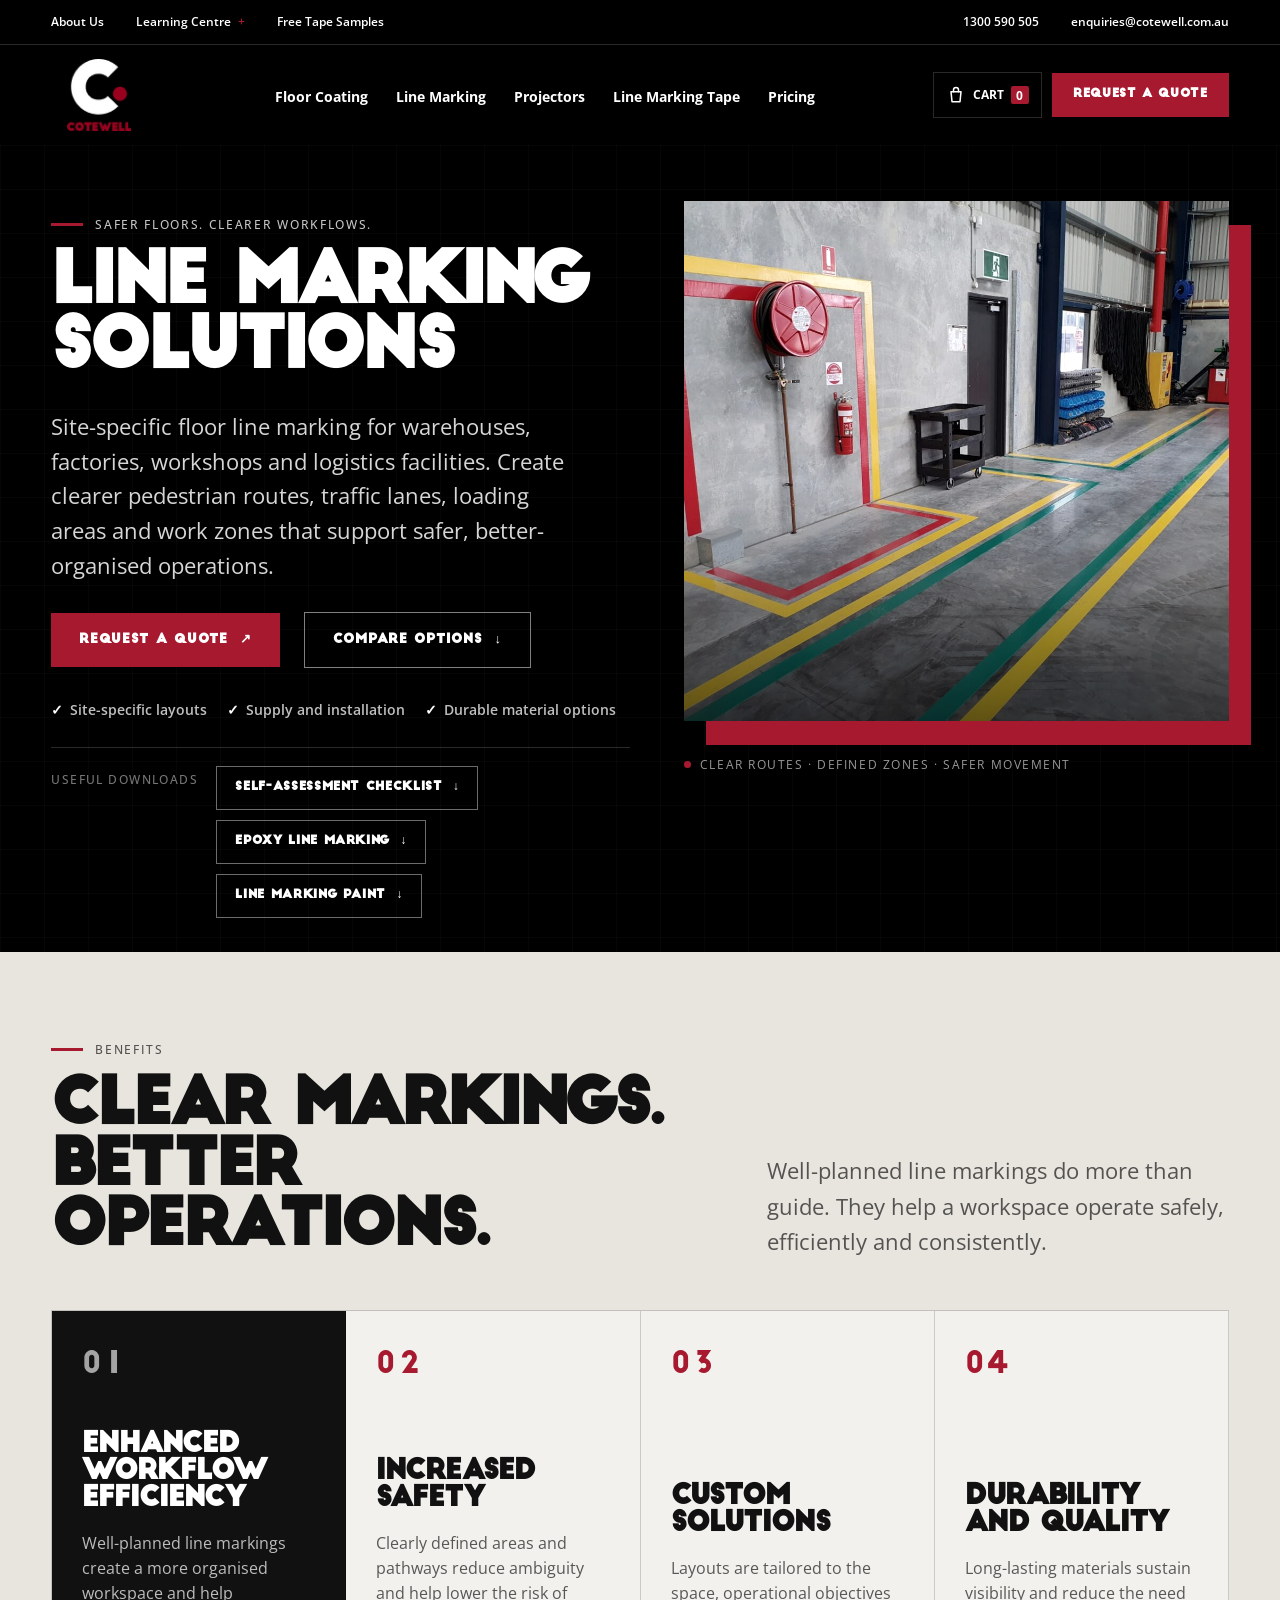
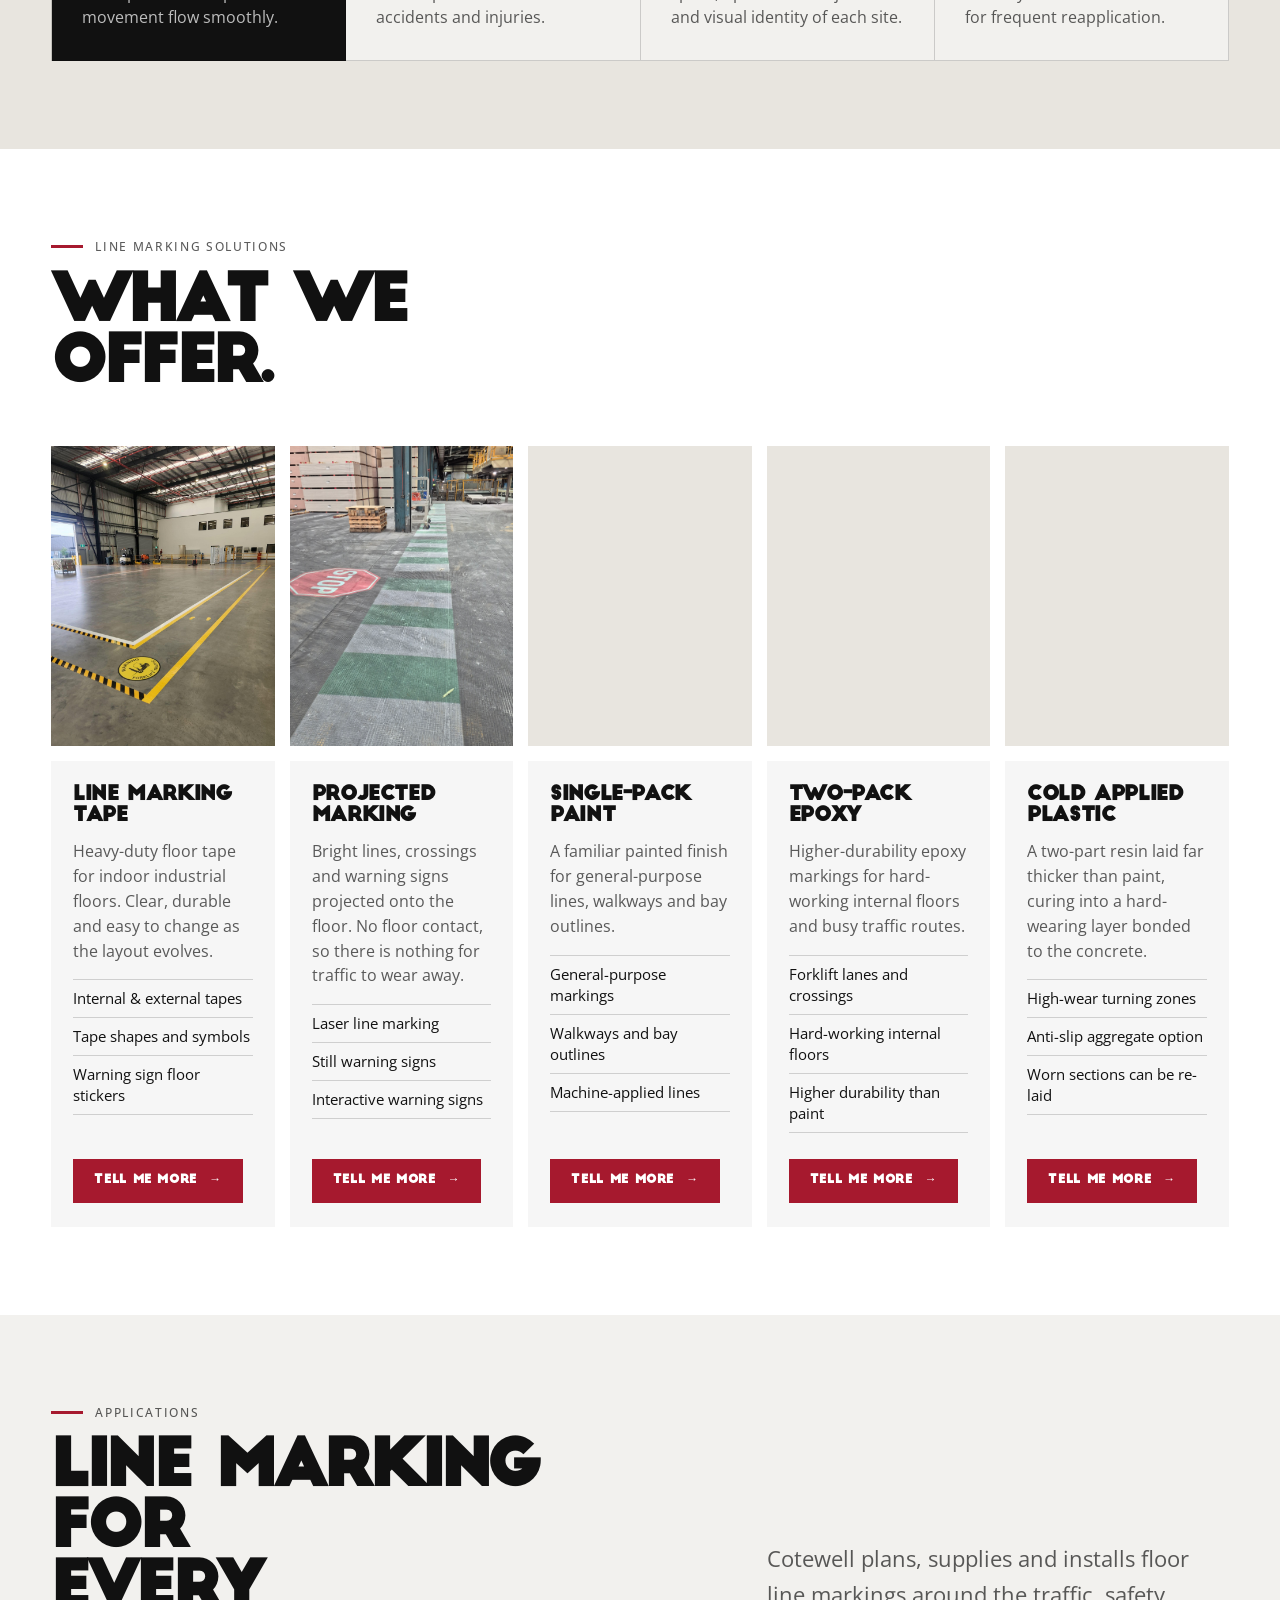
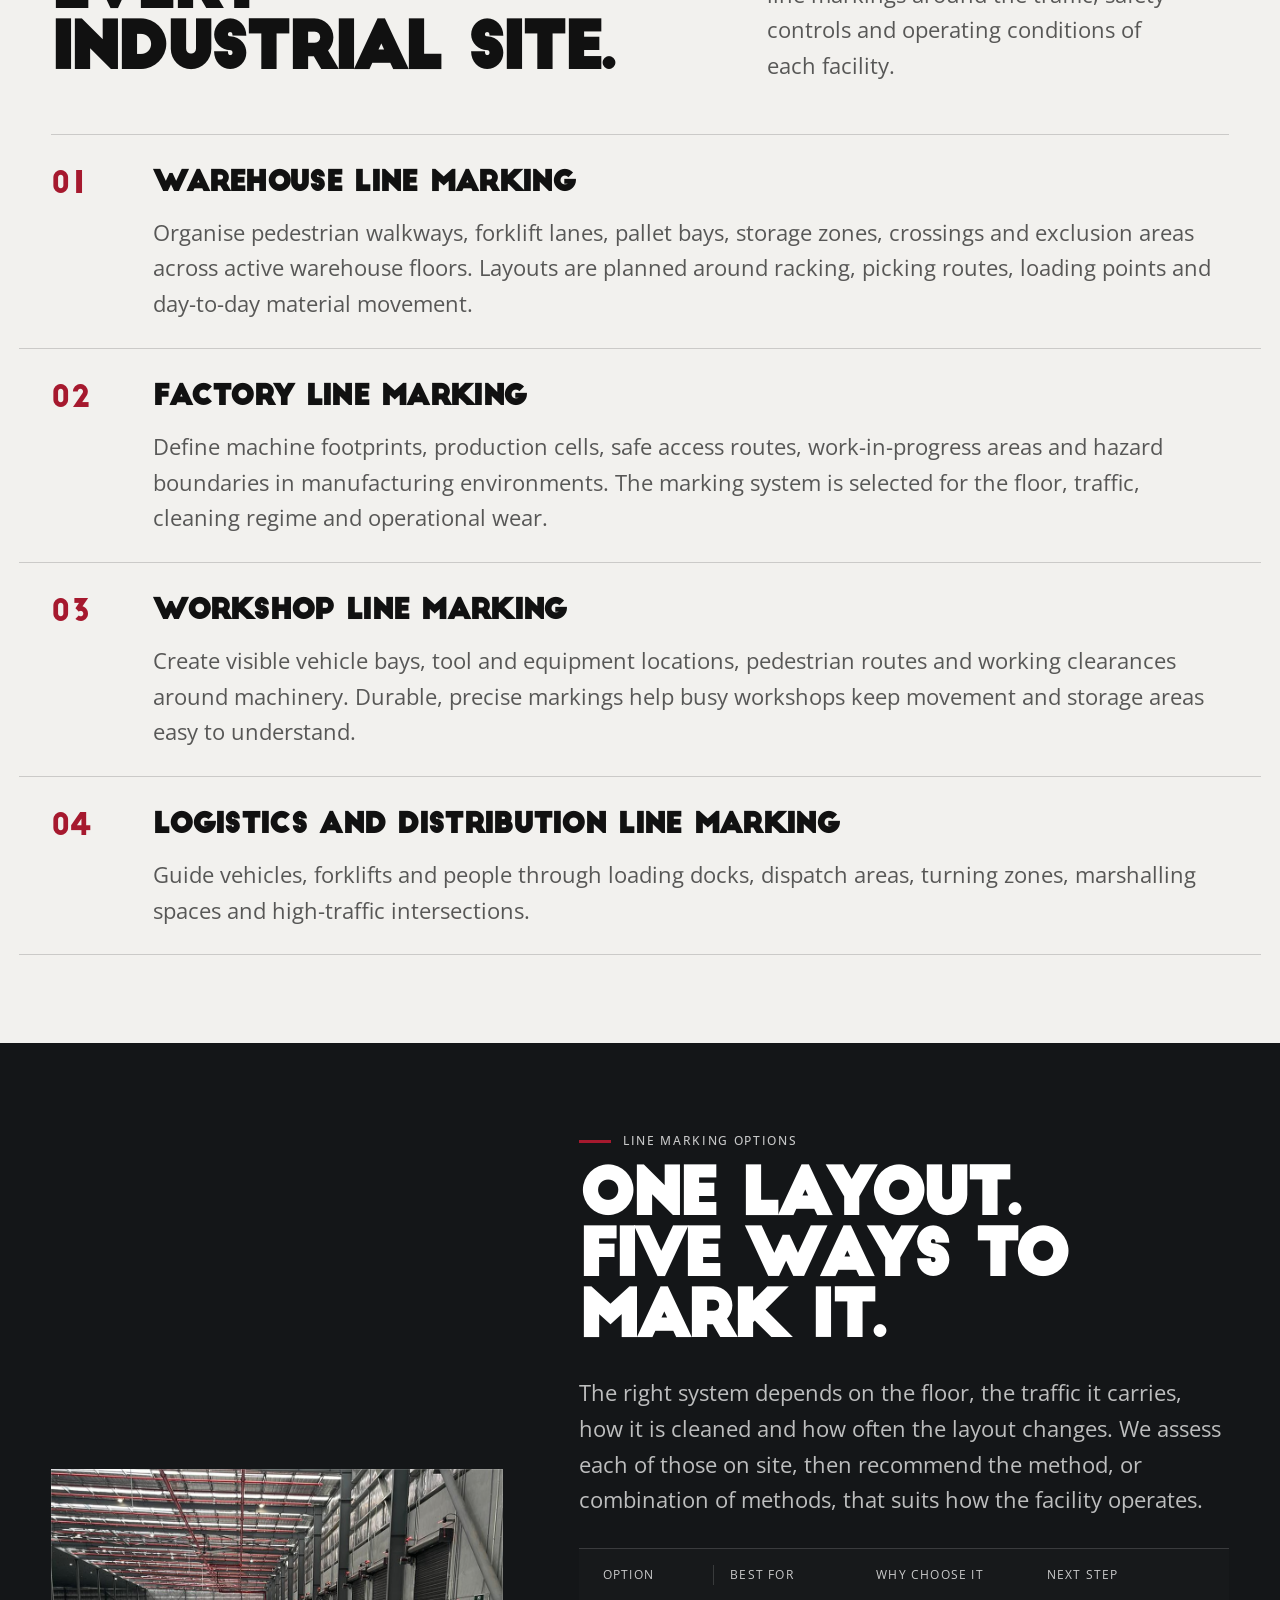
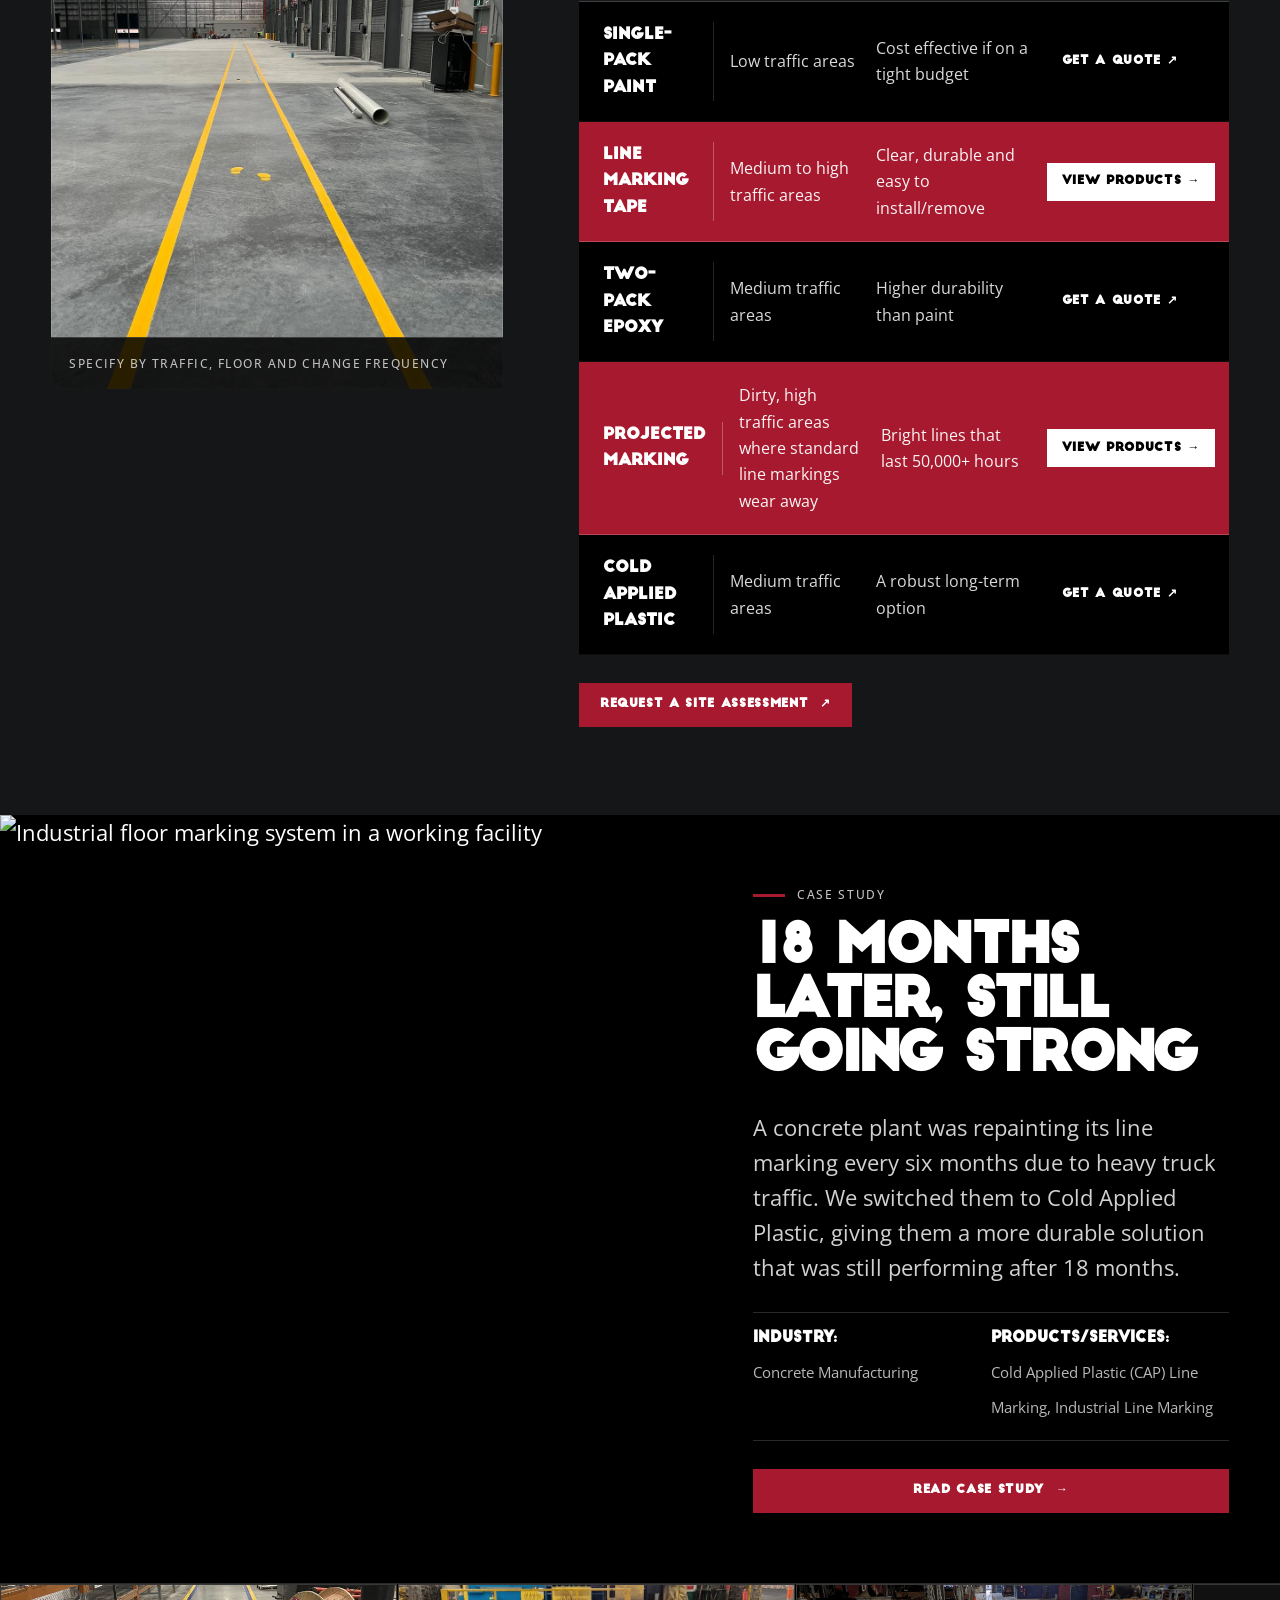
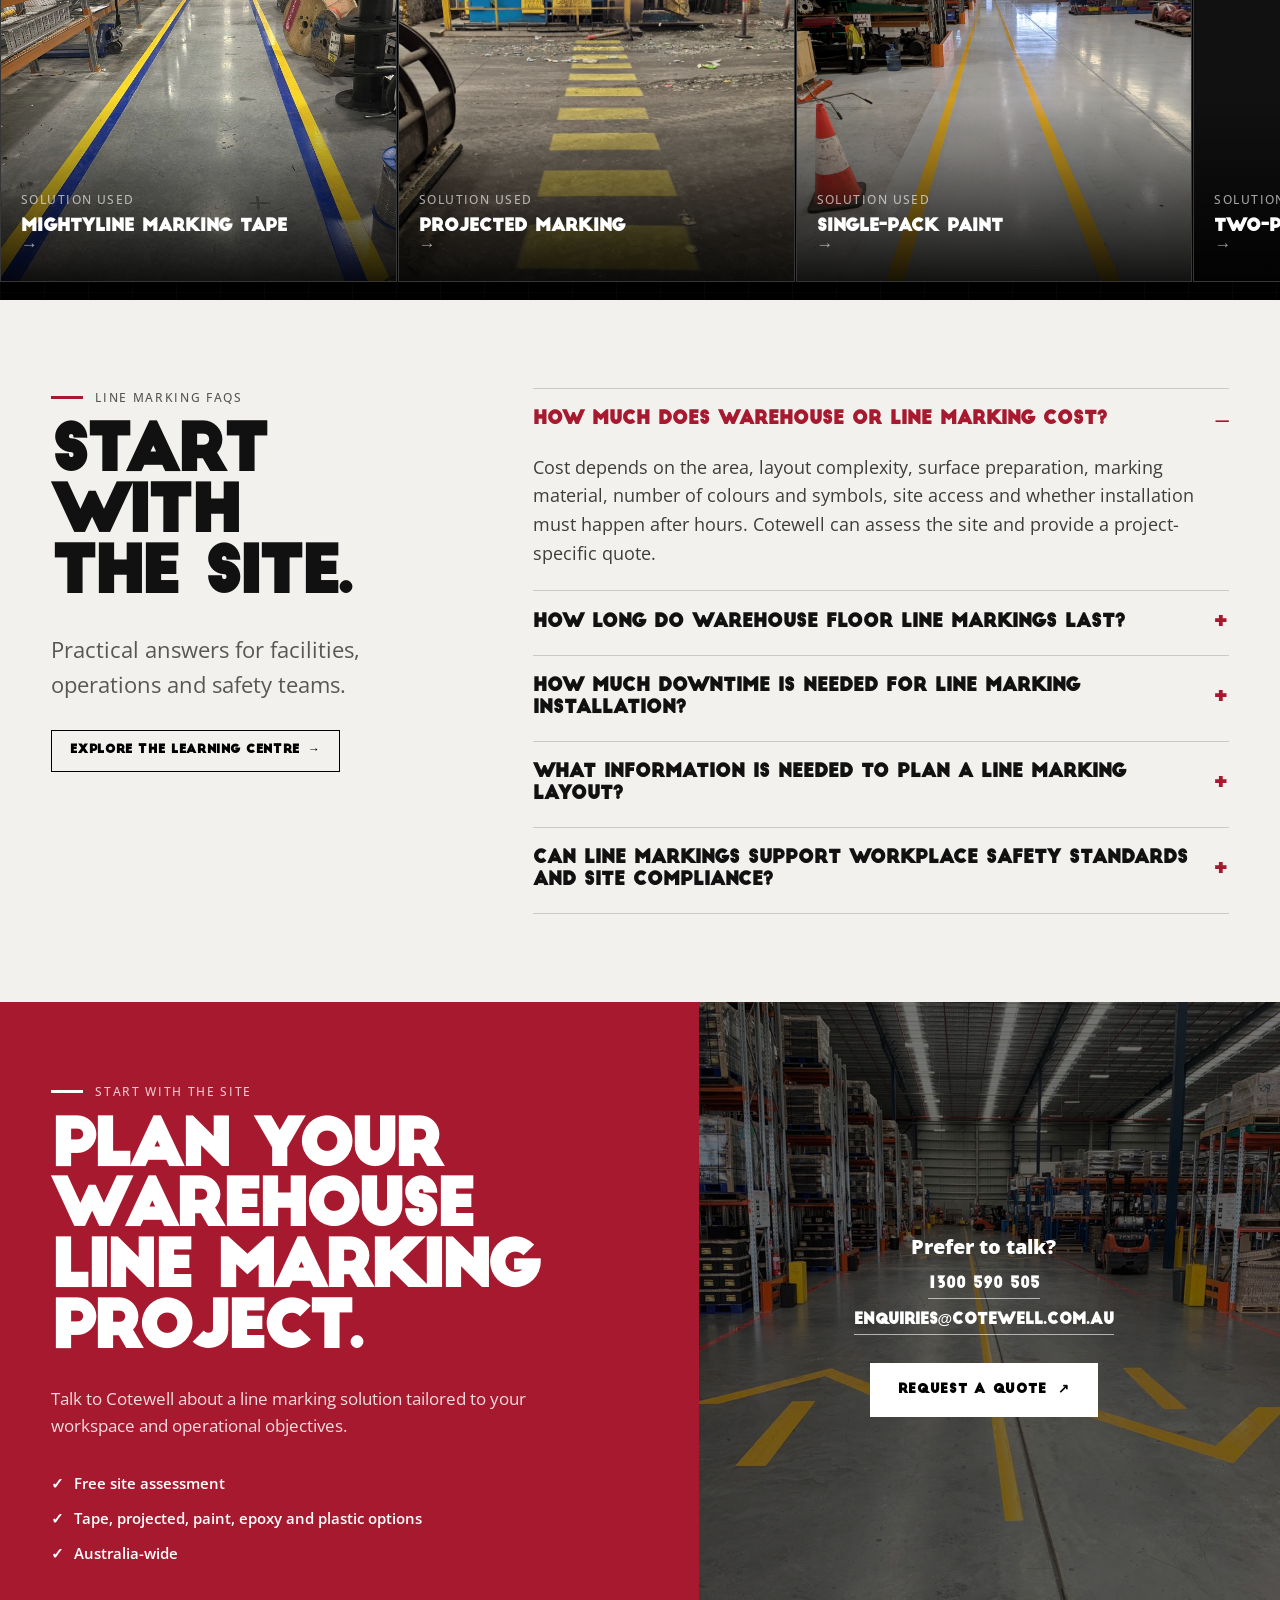
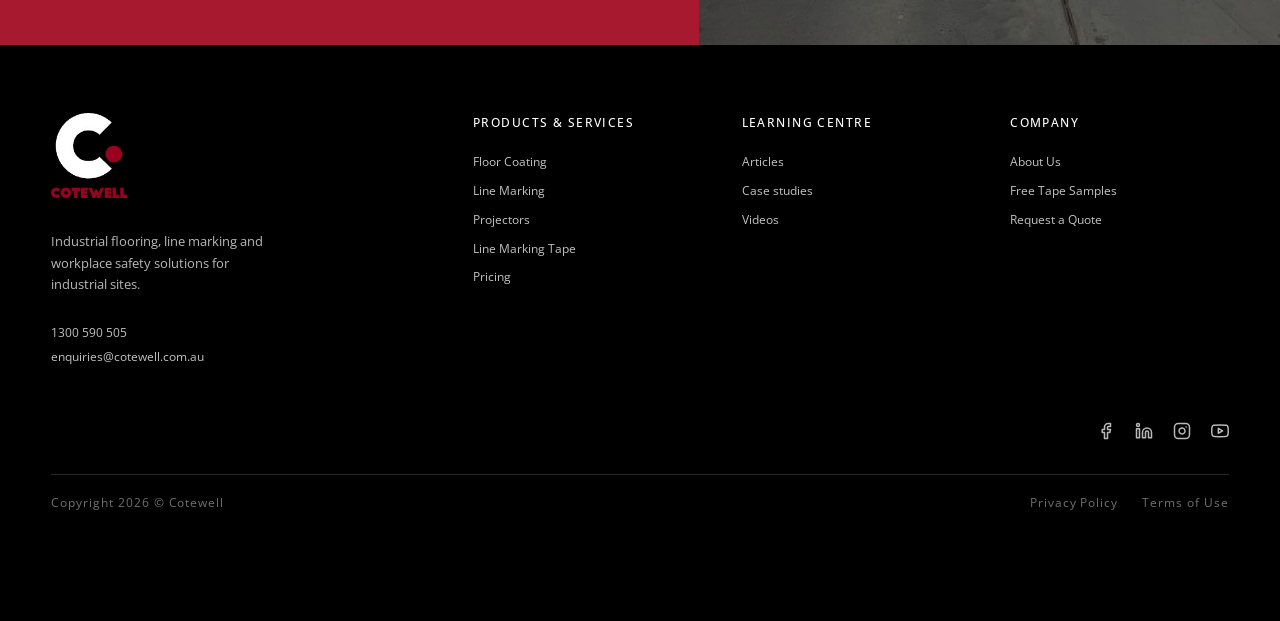
==== commit 181519b7: "section updates" ====
--- a/index.html
+++ b/index.html
@@ -167,13 +167,13 @@
     <section class="hero" id="overview">
       <div class="shell hero__grid">
         <div class="hero__copy reveal">
-          <p class="eyebrow"><span></span>Warehouse line marking · Australia</p>
+          <p class="eyebrow"><span></span>Safer floors. Clearer workflows.</p>
           <h1>Line Marking Solutions</h1>
           <p class="hero__lead">Site-specific floor line marking for warehouses, factories, workshops and logistics
             facilities. Create clearer pedestrian routes, traffic lanes, loading areas and work zones that support
             safer, better-organised operations.</p>
           <div class="hero__actions">
-            <a class="button button--red button--large" href="#quote">Request a Quote <span>↓</span></a>
+            <a class="button button--red button--large" href="https://cotewell.com.au/request-quote/">Request a Quote <span>↗</span></a>
             <a class="button button--outline button--large" href="#options">Compare options <span>↓</span></a>
           </div>
           <ul class="hero__checks" aria-label="Line marking service assurances">
@@ -263,7 +263,7 @@
                   <li>Warning sign floor stickers</li>
                 </ul>
               </div>
-              <a class="button button--red" href="https://cotewell.com.au/product-category/tape/">Shop tapes <span
+              <a class="button button--red" href="https://cotewell.com.au/product-category/tape/">Tell Me More <span
                   aria-hidden="true">→</span></a>
             </div>
             <div class="solution__media">
@@ -284,8 +284,7 @@
                   <li>Interactive warning signs</li>
                 </ul>
               </div>
-              <a class="button button--red" href="https://cotewell.com.au/product-category/line-marking-projector/">Shop
-                projectors <span aria-hidden="true">→</span></a>
+              <a class="button button--red" href="https://cotewell.com.au/product-category/line-marking-projector/">Tell Me More <span aria-hidden="true">→</span></a>
             </div>
             <div class="solution__media">
               <img src="assets/img/Signum Projected Crossing & Stop Sign.jpg"
@@ -305,7 +304,7 @@
                 </ul>
               </div>
               <a class="button button--red"
-                href="https://cotewell.com.au/pros-cons-of-single-pack-line-marking-paint">Read the guide <span
+                href="https://cotewell.com.au/pros-cons-of-single-pack-line-marking-paint">Tell Me More <span
                   aria-hidden="true">→</span></a>
             </div>
             <div class="solution__media">
@@ -326,7 +325,7 @@
                 </ul>
               </div>
               <a class="button button--red"
-                href="https://cotewell.com.au/pros-cons-of-our-2-pack-epoxy-line-marking/">Read the guide <span
+                href="https://cotewell.com.au/pros-cons-of-our-2-pack-epoxy-line-marking/">Tell Me More <span
                   aria-hidden="true">→</span></a>
             </div>
             <div class="solution__media">
@@ -348,8 +347,7 @@
                 </ul>
               </div>
               <a class="button button--red"
-                href="https://cotewell.com.au/sick-of-repainting-your-lines-every-6-months-so-was-this-customer">Read
-                the guide <span aria-hidden="true">→</span></a>
+                href="https://cotewell.com.au/sick-of-repainting-your-lines-every-6-months-so-was-this-customer">Tell Me More <span aria-hidden="true">→</span></a>
             </div>
             <div class="solution__media">
               <img src="assets/img/CAP.jpg"
@@ -414,42 +412,24 @@
     <section class="section section--ink" id="options">
       <div class="shell system-grid">
         <div class="system-media reveal is-visible">
-          <img src="https://cotewell.com.au/wp-content/uploads/2023/07/line-markings-bg-1024x1024.jpg"
+          <img src="assets/img/5 Ways to Mark it.jpg"
             alt="Cotewell line marking installation on an industrial floor" width="2000" height="1125" loading="lazy">
           <span class="system-media__label mono">Specify by traffic, floor and change frequency</span>
         </div>
         <div class="system-copy reveal is-visible">
           <p class="eyebrow"><span></span>Line marking options</p>
           <h2>One layout.<br>Five ways to mark it.</h2>
-          <p class="section-intro">There is no one-size-fits-all system, but for most indoor industrial floors we lead
-            with tape or projected marking. Paint, epoxy and cold applied plastic are matched to the floor, traffic
-            and cleaning regime where those two will not suit.</p>
+          <p class="section-intro">The right system depends on the floor, the traffic it carries, how it is cleaned and how often the layout changes. We assess each of those on site, then recommend the method, or combination of methods, that suits how the facility operates.</p>
           <div class="system-table" role="table" aria-label="Line marking options">
             <div class="system-row system-row--head" role="row"><span>Option</span><span>Best for</span><span>Why choose
                 it</span><span>Next step</span></div>
-            <div class="system-row system-row--featured" role="row"><strong>Line marking tape</strong><span>Indoor
-                industrial
-                floors</span><span>Clear, durable and easy to change</span><a class="system-row__cta"
-                href="https://cotewell.com.au/product-category/tape/">View products <span>→</span></a></div>
-            <div class="system-row system-row--featured" role="row"><strong>Projected marking</strong><span>Areas where
-                floor markings
-                wear</span><span>Bright lines and symbols without floor contact</span><a class="system-row__cta"
-                href="https://cotewell.com.au/product-category/line-marking-projector/">View products <span>→</span></a>
-            </div>
-            <div class="system-row system-row--standard" role="row"><strong>Single-pack
-                paint</strong><span>General-purpose
-                markings</span><span>A familiar painted finish</span><a class="system-row__cta" href="#quote">Get a
-                quote <span>↓</span></a></div>
-            <div class="system-row system-row--standard" role="row"><strong>Two-pack epoxy</strong><span>Hard-working
-                internal
-                floors</span><span>Higher durability epoxy markings</span><a class="system-row__cta" href="#quote">Get
-                a quote <span>↓</span></a></div>
-            <div class="system-row system-row--standard" role="row"><strong>Cold applied plastic</strong><span>High-wear
-                areas</span><span>A
-                robust long-term option</span><a class="system-row__cta" href="#quote">Get a quote <span>↓</span></a>
-            </div>
-          </div>
-          <a class="button button--red" href="#quote">Request a site assessment <span>↓</span></a>
+            <div class="system-row system-row--standard" role="row"><strong>Single-pack paint</strong><span>Low traffic areas</span><span>Cost effective if on a tight budget</span><a class="system-row__cta" href="https://cotewell.com.au/request-quote/">Get a quote <span>↗</span></a></div>
+            <div class="system-row system-row--featured" role="row"><strong>Line marking tape</strong><span>Medium to high traffic areas</span><span>Clear, durable and easy to install/remove</span><a class="system-row__cta" href="https://cotewell.com.au/product-category/tape/">View products <span>→</span></a></div>
+            <div class="system-row system-row--standard" role="row"><strong>Two-pack epoxy</strong><span>Medium traffic areas</span><span>Higher durability than paint</span><a class="system-row__cta" href="https://cotewell.com.au/request-quote/">Get a quote <span>↗</span></a></div>
+            <div class="system-row system-row--featured" role="row"><strong>Projected marking</strong><span>Dirty, high traffic areas where standard line markings wear away</span><span>Bright lines that last 50,000+ hours</span><a class="system-row__cta" href="https://cotewell.com.au/product-category/line-marking-projector/">View products <span>→</span></a></div>
+            <div class="system-row system-row--standard" role="row"><strong>Cold applied plastic</strong><span>Medium traffic areas</span><span>A robust long-term option</span><a class="system-row__cta" href="https://cotewell.com.au/request-quote/">Get a quote <span>↗</span></a></div>
+          </div>
+          <a class="button button--red" href="https://cotewell.com.au/request-quote/">Request a site assessment <span>↗</span></a>
         </div>
       </div>
     </section>
@@ -489,41 +469,37 @@
           aria-label="Scroll through completed line marking projects">
           <div class="project-gallery__track">
             <figure class="project-gallery__slide">
-              <img src="assets/img/project-mightyline-01.jpg"
-                alt="Green MightyLine tape walkway with a red edge line and pedestrian traffic floor sign" width="1200"
-                height="1600" loading="lazy" decoding="async">
+              <img src="assets/img/Mighty Line Tape.jpg"
+                alt="MightyLine tape line marking on an industrial floor" width="1536" height="2048" loading="lazy" decoding="async">
               <figcaption><span class="mono">Solution used</span><strong><a
                     href="https://cotewell.com.au/product/mighty-line-marking-tape/">MightyLine Marking Tape <span
                       aria-hidden="true">→</span></a></strong></figcaption>
             </figure>
             <figure class="project-gallery__slide">
-              <img src="assets/img/Signum Projected Crossing & Stop Sign.jpg"
-                alt="Projected green pedestrian crossing and stop sign on a warehouse floor" width="1441" height="2560"
+              <img src="assets/img/Signum Projectors.jpeg"
+                alt="Signum projectors casting line markings onto a warehouse floor" width="900" height="1600"
                 loading="lazy" decoding="async">
               <figcaption><span class="mono">Solution used</span><strong><a
                     href="https://cotewell.com.au/product-category/line-marking-projector/">Projected Marking <span
                       aria-hidden="true">→</span></a></strong></figcaption>
             </figure>
             <figure class="project-gallery__slide">
-              <img src="assets/img/Painted Line Marking.jpg"
-                alt="Line marking machine applying yellow paint at a Queensland food manufacturing site" width="900"
-                height="1600" loading="lazy" decoding="async">
+              <img src="assets/img/Line Marking Paint.jpg"
+                alt="Single-pack paint line marking on an industrial floor" width="1201" height="1600" loading="lazy" decoding="async">
               <figcaption><span class="mono">Solution used</span><strong><a
                     href="https://cotewell.com.au/pros-cons-of-single-pack-line-marking-paint">Single-pack Paint <span
                       aria-hidden="true">→</span></a></strong></figcaption>
             </figure>
             <figure class="project-gallery__slide">
               <img src="assets/img/Epoxy Line Marking.jpg"
-                alt="Yellow walkway and footprint markings in a Victorian food processing warehouse" width="1080"
-                height="1439" loading="lazy" decoding="async">
+                alt="Yellow walkway and footprint markings in a Victorian food processing warehouse" width="4000" height="2252" loading="lazy" decoding="async">
               <figcaption><span class="mono">Solution used</span><strong><a
                     href="https://cotewell.com.au/pros-cons-of-our-2-pack-epoxy-line-marking/">Two-pack Epoxy <span
                       aria-hidden="true">→</span></a></strong></figcaption>
             </figure>
             <figure class="project-gallery__slide">
-              <img src="assets/img/CAP.jpg"
-                alt="Yellow hatching and symbols marking an external industrial area in Victoria" width="1080"
-                height="1439" loading="lazy" decoding="async">
+              <img src="assets/img/CAP Pedestrian Crossing after 18 months of heavy truck traffic.jpg"
+                alt="Cold applied plastic pedestrian crossing after 18 months of heavy truck traffic" width="4000" height="2252" loading="lazy" decoding="async">
               <figcaption><span class="mono">Solution used</span><strong><a
                     href="https://cotewell.com.au/sick-of-repainting-your-lines-every-6-months-so-was-this-customer/">Cold
                     Applied Plastic <span aria-hidden="true">→</span></a></strong></figcaption>
@@ -578,71 +554,27 @@
     </section>
 
     <section class="quote-section" id="quote">
-      <div class="shell quote-grid">
-        <div class="quote-copy reveal">
+      <div class="shell quote-banner">
+        <div class="quote-banner__copy reveal">
           <p class="eyebrow"><span></span>Start with the site</p>
           <h2>Plan your warehouse<br>line marking project.</h2>
-          <p>Talk to Cotewell about a line marking solution tailored to your workspace and operational objectives.</p>
-          <div class="contact-lines"><a href="tel:1300590505">1300 590 505</a><a
+          <p class="quote-banner__intro">Talk to Cotewell about a line marking solution tailored to your workspace and
+            operational objectives.</p>
+          <ul class="quote-banner__points">
+            <li>Free site assessment</li>
+            <li>Tape, projected, paint, epoxy and plastic options</li>
+            <li>Australia-wide</li>
+          </ul>
+        </div>
+        <div class="quote-banner__media reveal">
+          <img src="assets/img/line-marking-products.jpg"
+            alt="Cotewell line marking products" width="2000" height="2000"
+            loading="lazy" decoding="async">
+          <div class="contact-lines"><span>Prefer to talk?</span><a href="tel:1300590505">1300 590 505</a><a
               href="mailto:enquiries@cotewell.com.au">enquiries@cotewell.com.au</a></div>
-        </div>
-        <form class="quote-form reveal" action="#" aria-label="Line marking enquiry mock-up"
-          style="background: #ffffff; padding: 40px;">
-          <h2 class="field--wide"
-            style="font-size: clamp(20px, 2vw, 26px); margin: 0 0 10px; text-transform: uppercase; color: #000; font-weight: 900; letter-spacing: 0.05em;">
-            REQUEST A QUOTE</h2>
-
-          <div class="field"><label for="first-name"
-              style="color: #000; font-weight: 900; letter-spacing: 0.1em; text-transform: uppercase; font-size: 10px; margin-bottom: 4px;">FIRST
-              NAME</label><input id="first-name" name="first-name" autocomplete="given-name" placeholder="Jordan Hale"
-              style="font-size: 13px; padding: 9px 12px;"></div>
-          <div class="field"><label for="last-name"
-              style="color: #000; font-weight: 900; letter-spacing: 0.1em; text-transform: uppercase; font-size: 10px; margin-bottom: 4px;">LAST
-              NAME</label><input id="last-name" name="last-name" autocomplete="family-name" placeholder="Jordan Hale"
-              style="font-size: 13px; padding: 9px 12px;"></div>
-
-          <div class="field field--wide"><label for="company"
-              style="color: #000; font-weight: 900; letter-spacing: 0.1em; text-transform: uppercase; font-size: 10px; margin-bottom: 4px;">COMPANY</label><input
-              id="company" name="company" autocomplete="organization" placeholder="Company name..."
-              style="font-size: 13px; padding: 9px 12px;"></div>
-
-          <div class="field"><label for="phone"
-              style="color: #000; font-weight: 900; letter-spacing: 0.1em; text-transform: uppercase; font-size: 10px; margin-bottom: 4px;">PHONE</label><input
-              id="phone" name="phone" autocomplete="tel" placeholder="0400 000 000"
-              style="font-size: 13px; padding: 9px 12px;"></div>
-          <div class="field"><label for="email"
-              style="color: #000; font-weight: 900; letter-spacing: 0.1em; text-transform: uppercase; font-size: 10px; margin-bottom: 4px;">EMAIL
-              ADDRESS</label><input id="email" name="email" autocomplete="email" placeholder="jordan@company.com.au"
-              style="font-size: 13px; padding: 9px 12px;"></div>
-
-          <div class="field field--wide"><label for="service"
-              style="color: #000; font-weight: 900; letter-spacing: 0.1em; text-transform: uppercase; font-size: 10px; margin-bottom: 4px;">SERVICE</label><select
-              id="service" name="service" style="font-size: 13px; padding: 9px 12px; color: #444;">
-              <option>Select Service</option>
-              <option>Line Marking Tape</option>
-              <option>Projected Marking</option>
-              <option>Single-pack Paint</option>
-              <option>Two-pack Epoxy</option>
-              <option>Cold Applied Plastic</option>
-            </select></div>
-
-          <div class="field field--wide"><label for="message"
-              style="color: #000; font-weight: 900; letter-spacing: 0.1em; text-transform: uppercase; font-size: 10px; margin-bottom: 4px;">MESSAGE</label><textarea
-              id="message" name="message" rows="4" placeholder="Problem zones, shift patterns, access restrictions..."
-              style="font-size: 13px; padding: 9px 12px;"></textarea></div>
-
-          <div class="field field--wide"><label for="file"
-              style="color: #000; font-weight: 900; letter-spacing: 0.1em; text-transform: uppercase; font-size: 10px; margin-bottom: 4px;">PHOTOS
-              OR PLANS (OPTIONAL)</label><input type="file" id="file" name="file"
-              style="font-size: 13px; padding: 7px 12px; background: #fff; cursor: pointer;"></div>
-
-          <button class="button button--red button--large field--wide" type="button"
-            style="justify-content: center; width: 100%; font-weight: 900; letter-spacing: 0.1em; text-transform: uppercase; font-size: 13px; padding: 12px;">SEND
-            MY ENQUIRY</button>
-
-          <p class="form-note field--wide" style="margin-top: -5px; color: #666; font-size: 12px;">You will get a call
-            within one business day.</p>
-        </form>
+          <a class="button button--white button--large" href="https://cotewell.com.au/request-quote/">Request a Quote
+            <span aria-hidden="true">↗</span></a>
+        </div>
       </div>
     </section>
   </main>
--- a/styles.css
+++ b/styles.css
@@ -513,6 +513,16 @@
 
 .button--red:hover {
   background: #7d0019;
+}
+
+.button--white {
+  background: var(--white);
+  color: var(--black);
+}
+
+.button--white:hover {
+  background: var(--black);
+  color: var(--white);
 }
 
 .button--outline {
@@ -966,7 +976,7 @@
 .longevity-copy h2,
 .roi-grid h2,
 .faq-intro h2,
-.quote-copy h2 {
+.quote-banner h2 {
   margin: 0;
   font-size: clamp(42px, 5vw, 68px);
   font-weight: 800;
@@ -1512,7 +1522,7 @@
 
 .grillex-media {
   position: relative;
-  margin-left: calc((100vw - min(100vw - 48px, var(--shell))) / -2);
+  margin-left: calc((100vw - min(100vw - (var(--gutter) * 2), var(--shell))) / -2);
 }
 
 .grillex-media img {
@@ -1521,13 +1531,6 @@
   width: 100%;
   height: 100%;
   object-fit: cover;
-}
-
-.grillex-media::after {
-  content: "";
-  position: absolute;
-  inset: 0;
-  background: linear-gradient(90deg, var(--black) 0%, transparent 15%, transparent 62%, var(--black) 100%);
 }
 
 .grillex-copy {
@@ -1746,21 +1749,114 @@
 
 .quote-section {
   background: var(--red);
-  padding: 80px 0;
-}
-
-.quote-grid {
+  overflow: hidden;
+}
+
+.quote-banner {
   display: grid;
-  grid-template-columns: .9fr 1.1fr;
-  gap: 80px;
+  grid-template-columns: 1.1fr .9fr;
+  min-height: 450px;
+  align-items: stretch;
+}
+
+.quote-banner__copy {
+  align-self: center;
+  padding: 80px 54px 80px 0;
+}
+
+.quote-banner__intro {
+  max-width: 55ch;
+  margin: 22px 0 0;
+  color: rgba(255, 255, 255, .85);
+  font-size: 17px;
+  line-height: 1.6;
+}
+
+.quote-banner__points {
+  display: grid;
+  gap: 10px;
+  margin: 32px 0 0;
+  padding: 0;
+  list-style: none;
+  color: var(--white);
+  font-size: 15px;
+  font-weight: 600;
+}
+
+.quote-banner__points li::before {
+  content: "✓";
+  margin-right: 10px;
+  font-weight: 800;
+}
+
+.quote-banner .contact-lines {
+  position: relative;
+  z-index: 1;
+  flex-direction: column;
   align-items: center;
-}
-
-.quote-copy>p:not(.eyebrow) {
-  max-width: 55ch;
-  color: rgba(255, 255, 255, .78);
-  font-size: 16px;
-  line-height: 1.62;
+  justify-content: center;
+  gap: 10px;
+  margin: 0 0 28px;
+}
+
+.quote-banner .contact-lines span {
+  color: var(--white);
+  font-size: 20px;
+  font-weight: 800;
+}
+
+.quote-banner .contact-lines a {
+  font-size: 15px;
+}
+
+.quote-banner__media {
+  position: relative;
+  display: flex;
+  flex-direction: column;
+  align-items: center;
+  justify-content: center;
+  text-align: center;
+  min-height: 480px;
+  padding: 48px 0 48px 40px;
+  margin-right: calc((100vw - min(100vw - (var(--gutter) * 2), var(--shell))) / -2);
+  padding-right: calc((100vw - min(100vw - (var(--gutter) * 2), var(--shell))) / 2);
+}
+
+.quote-banner__media img {
+  position: absolute;
+  inset: 0;
+  width: 100%;
+  height: 100%;
+  object-fit: cover;
+  object-position: center;
+}
+
+.quote-banner__media::after {
+  content: "";
+  position: absolute;
+  inset: 0;
+  background: linear-gradient(180deg, rgba(0, 0, 0, .55), rgba(0, 0, 0, .55));
+}
+
+.quote-banner__media .button {
+  position: relative;
+  z-index: 1;
+}
+
+@media (max-width: 980px) {
+  .quote-banner {
+    grid-template-columns: 1fr;
+  }
+
+  .quote-banner__copy {
+    padding-right: 0;
+  }
+
+  .quote-banner__media {
+    min-height: 420px;
+    margin-inline: calc(var(--gutter) * -1);
+    padding: 40px var(--gutter);
+  }
 }
 
 .contact-lines {
@@ -1784,54 +1880,6 @@
 
 .contact-lines a:hover {
   opacity: 0.8;
-}
-
-.quote-form {
-  display: grid;
-  grid-template-columns: repeat(2, 1fr);
-  gap: 16px;
-  background: var(--paper);
-  color: #111;
-  padding: 34px;
-}
-
-.field label {
-  display: block;
-  margin-bottom: 6px;
-  color: var(--muted-dark);
-  font-size: 12px;
-  font-weight: 700;
-  letter-spacing: .06em;
-  text-transform: uppercase;
-}
-
-.field input,
-.field select,
-.field textarea {
-  width: 100%;
-  border: 1px solid rgba(0, 0, 0, .24);
-  border-radius: 0;
-  background: var(--white);
-  color: #111;
-  padding: 13px 14px;
-  outline: none;
-}
-
-.field input:focus,
-.field select:focus,
-.field textarea:focus {
-  border-color: var(--red);
-  box-shadow: 0 0 0 2px rgba(155, 0, 32, .12);
-}
-
-.field--wide {
-  grid-column: 1 / -1;
-}
-
-.form-note {
-  margin: 0;
-  color: var(--muted-dark);
-  font-size: 12px;
 }
 
 .site-footer {
@@ -2082,8 +2130,7 @@
   .longevity-grid,
   .roi-grid,
   .grillex-grid,
-  .faq-grid,
-  .quote-grid {
+  .faq-grid {
     grid-template-columns: 1fr;
   }
 
@@ -2130,8 +2177,7 @@
 
   .longevity-grid,
   .roi-grid,
-  .faq-grid,
-  .quote-grid {
+  .faq-grid {
     gap: 48px;
   }
 
@@ -2142,10 +2188,6 @@
   .grillex-media {
     min-height: 350px;
     margin-left: 0;
-  }
-
-  .grillex-media::after {
-    background: linear-gradient(180deg, transparent 65%, var(--black));
   }
 
   .grillex-copy {
@@ -2252,7 +2294,7 @@
   .longevity-copy h2,
   .roi-grid h2,
   .faq-intro h2,
-  .quote-copy h2 {
+  .quote-banner h2 {
     font-size: clamp(36px, 12vw, 54px);
   }
 
@@ -2339,15 +2381,6 @@
   .site-quiz__panel {
     padding: 28px;
     box-shadow: 10px 10px 0 var(--red);
-  }
-
-  .quote-form {
-    grid-template-columns: 1fr;
-    padding: 24px;
-  }
-
-  .field--wide {
-    grid-column: auto;
   }
 
   .footer-grid {
@@ -3537,22 +3570,23 @@
 .system-table .system-row--featured {
   background: var(--red);
   color: rgba(255, 255, 255, .95);
-  padding-top: 24px;
-  padding-bottom: 24px;
   border-bottom: 1px solid rgba(255, 255, 255, .2);
 }
 
-.system-table .system-row--featured strong {
-  font-size: 20px;
-  line-height: 1.1;
+/* All option rows share one height; only the background alternates black / red. */
+.system-table .system-row:not(.system-row--head) {
+  min-height: 84px;
+  padding-top: 20px;
+  padding-bottom: 20px;
 }
 
 .system-table .system-row--standard {
-  color: rgba(255, 255, 255, .6);
+  background: var(--black);
+  color: rgba(255, 255, 255, .85);
 }
 
 .system-table .system-row--standard strong {
-  color: rgba(255, 255, 255, .84);
+  color: var(--white);
 }
 
 /* Corner-framed row CTAs: white fill on recommended rows, outline on the rest. */
@@ -3620,11 +3654,6 @@
     grid-template-columns: 1fr;
   }
 
-  .system-table .system-row--featured {
-    padding-top: 20px;
-    padding-bottom: 20px;
-  }
-
   .system-table .system-row__cta {
     margin-top: 10px;
   }
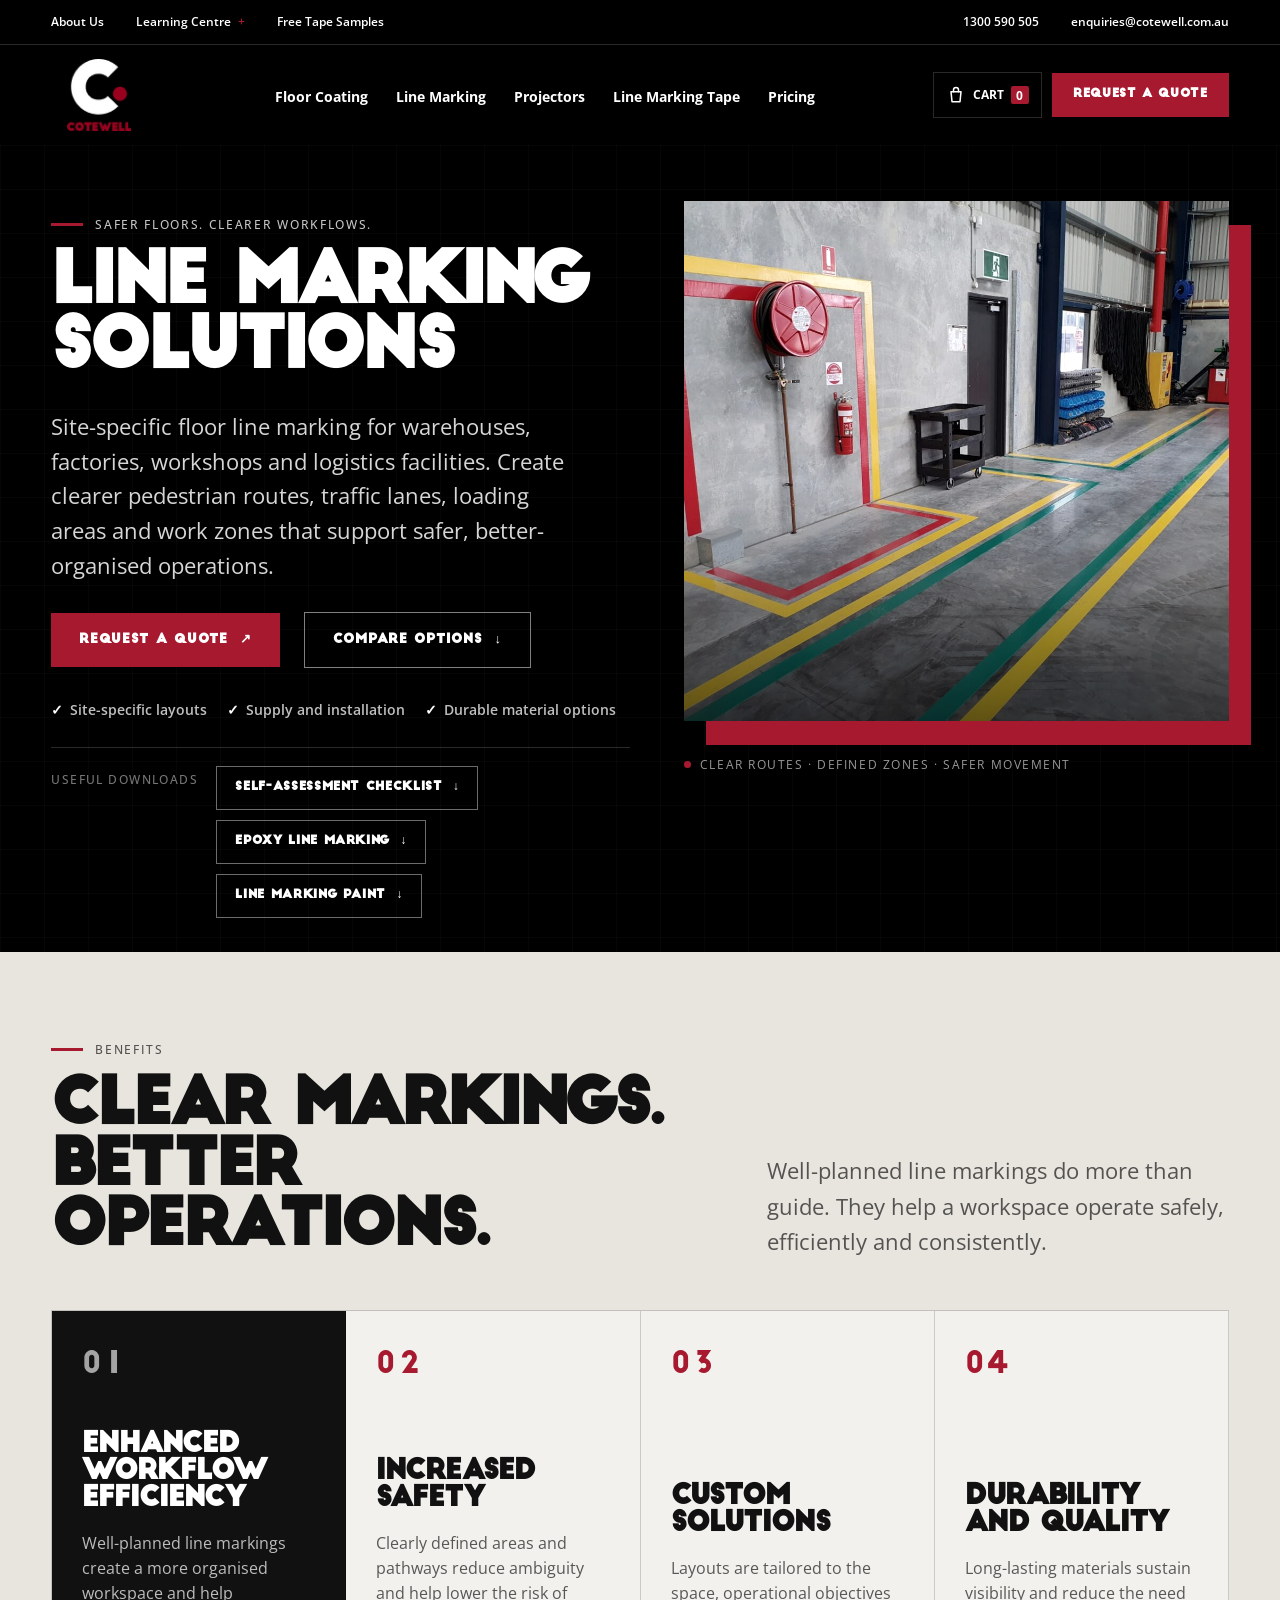
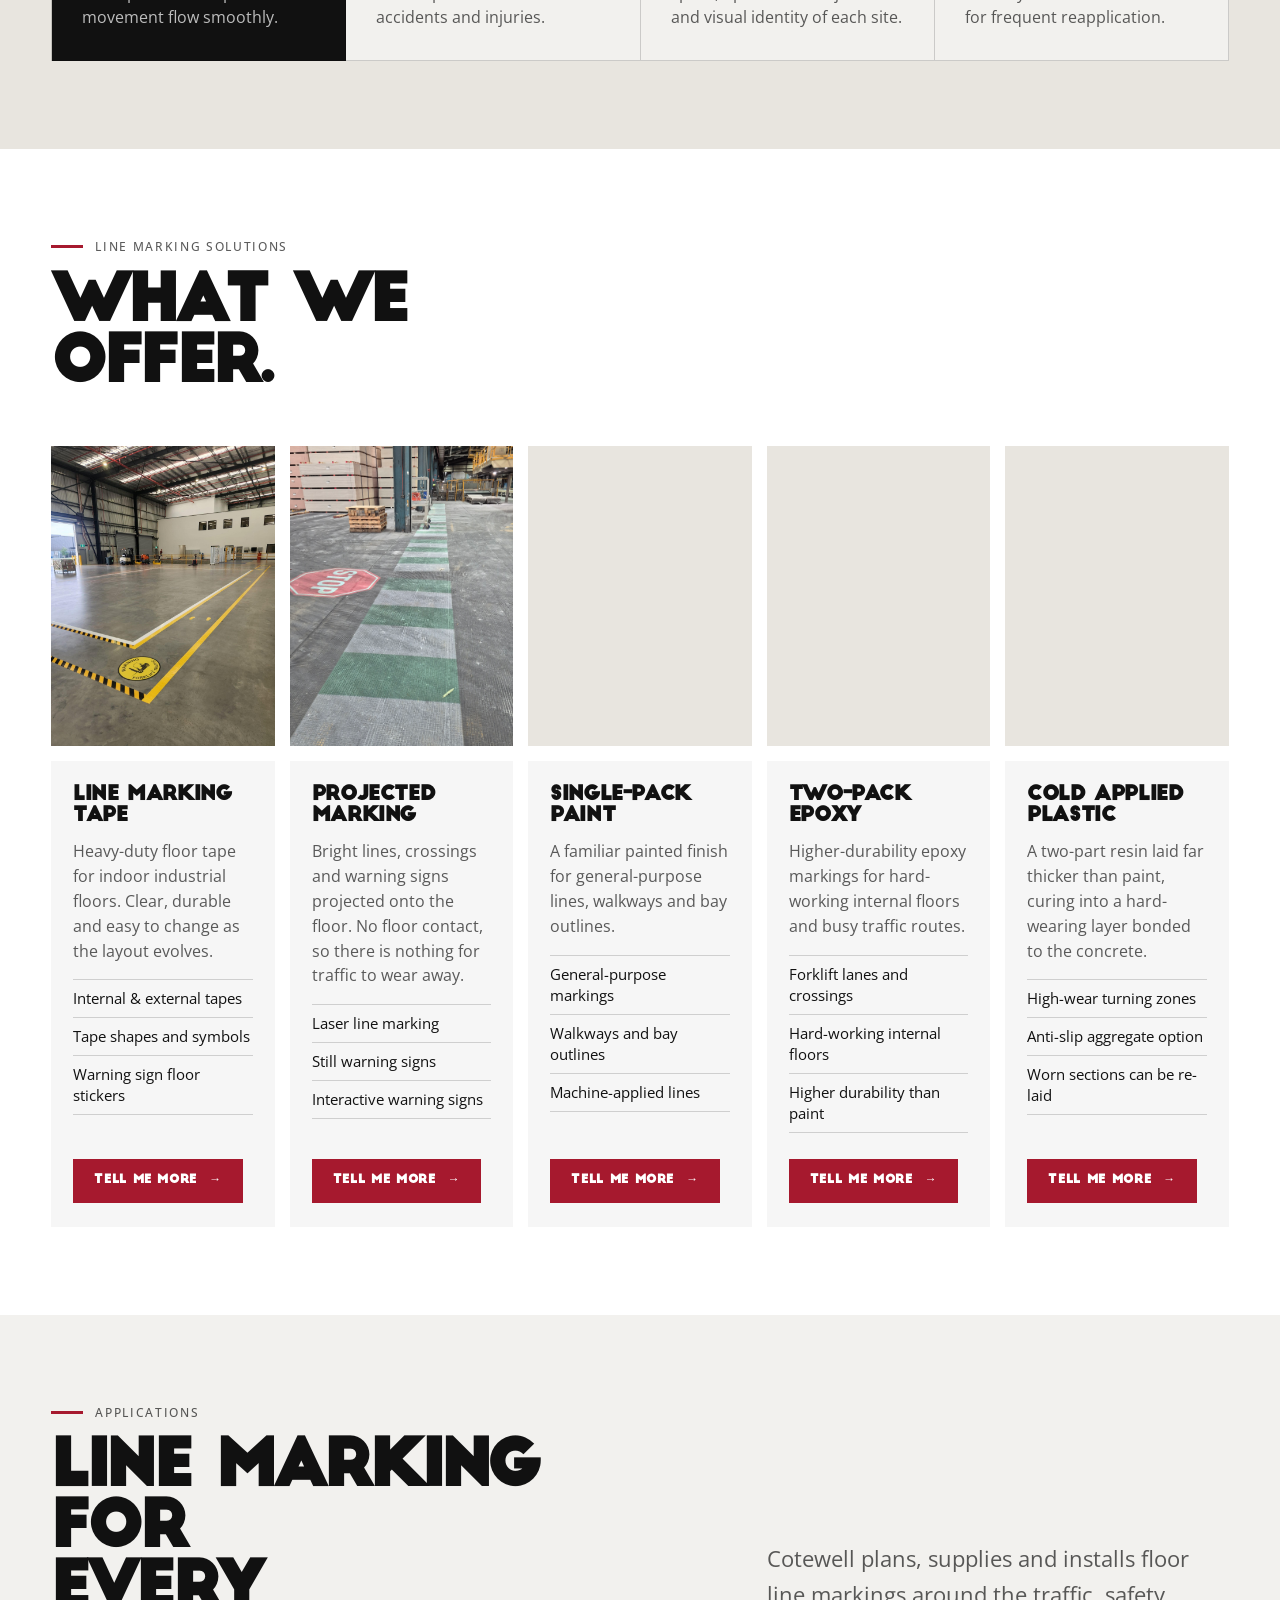
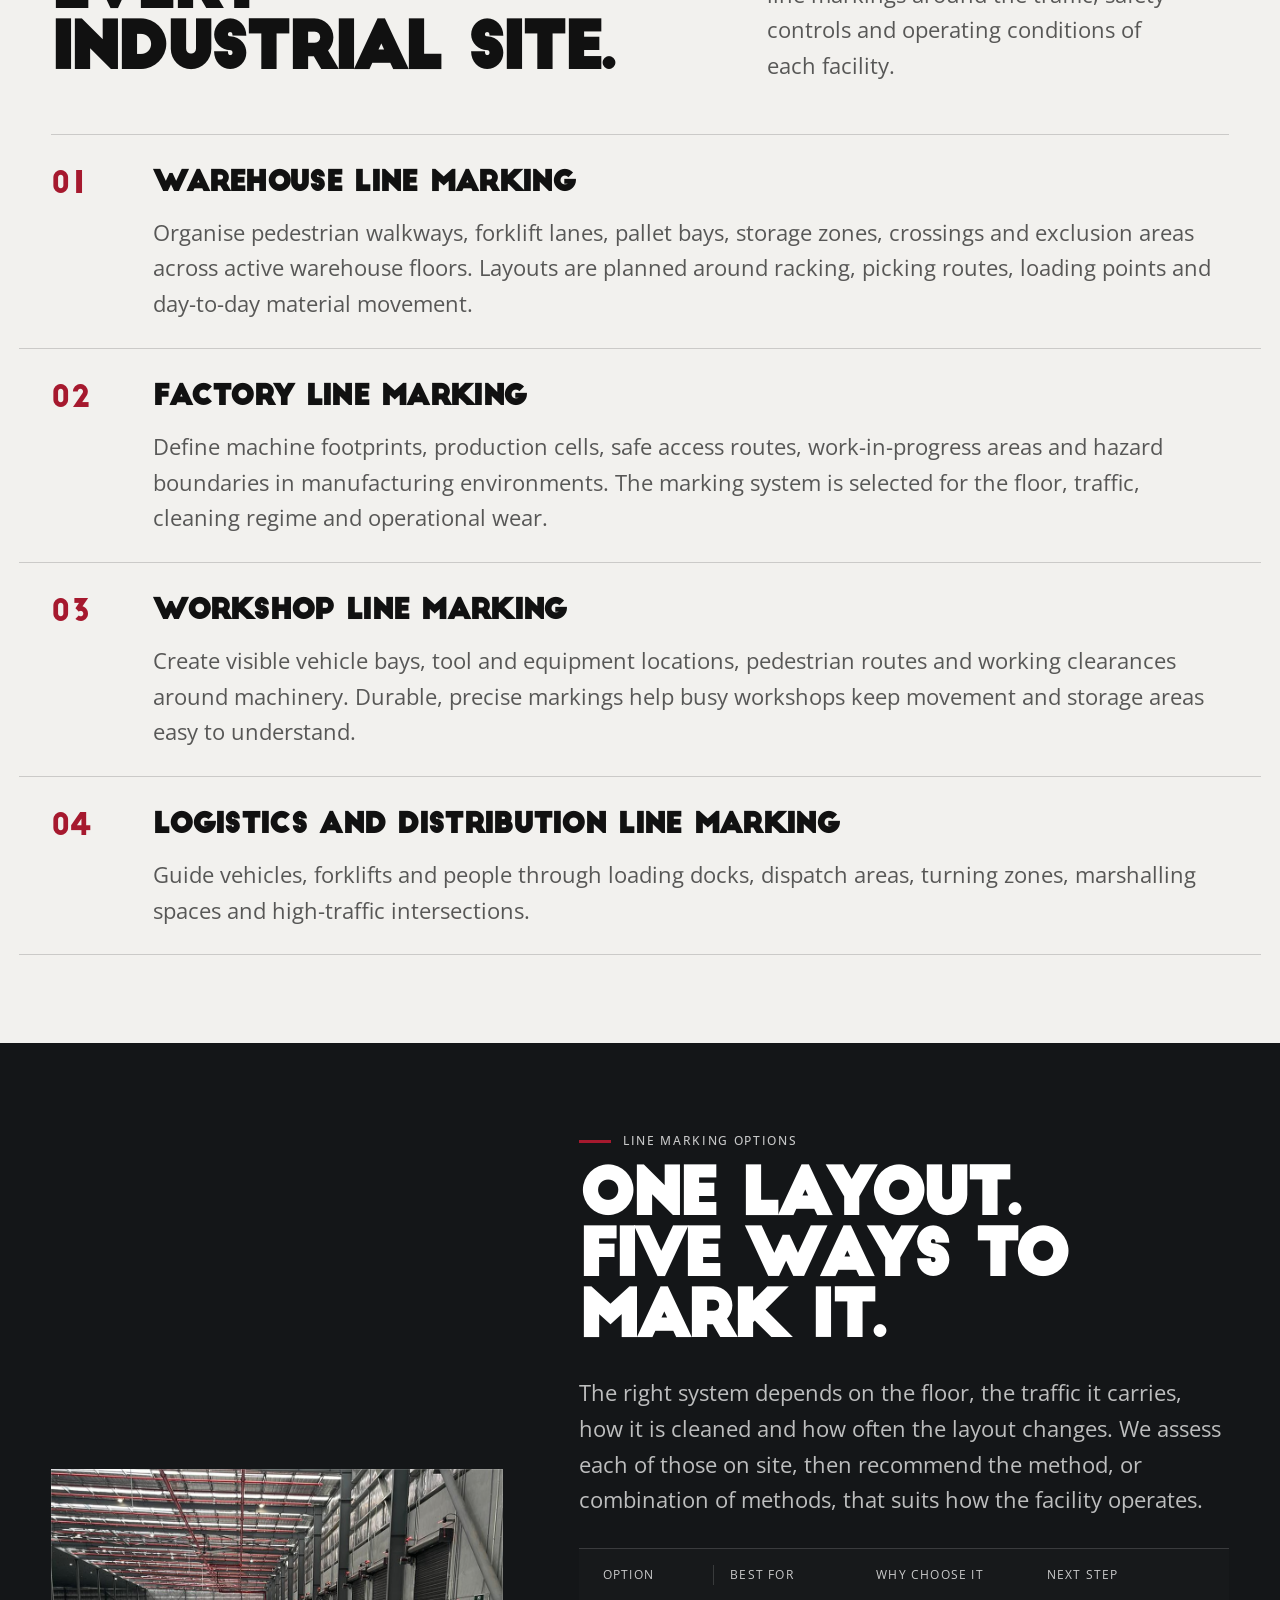
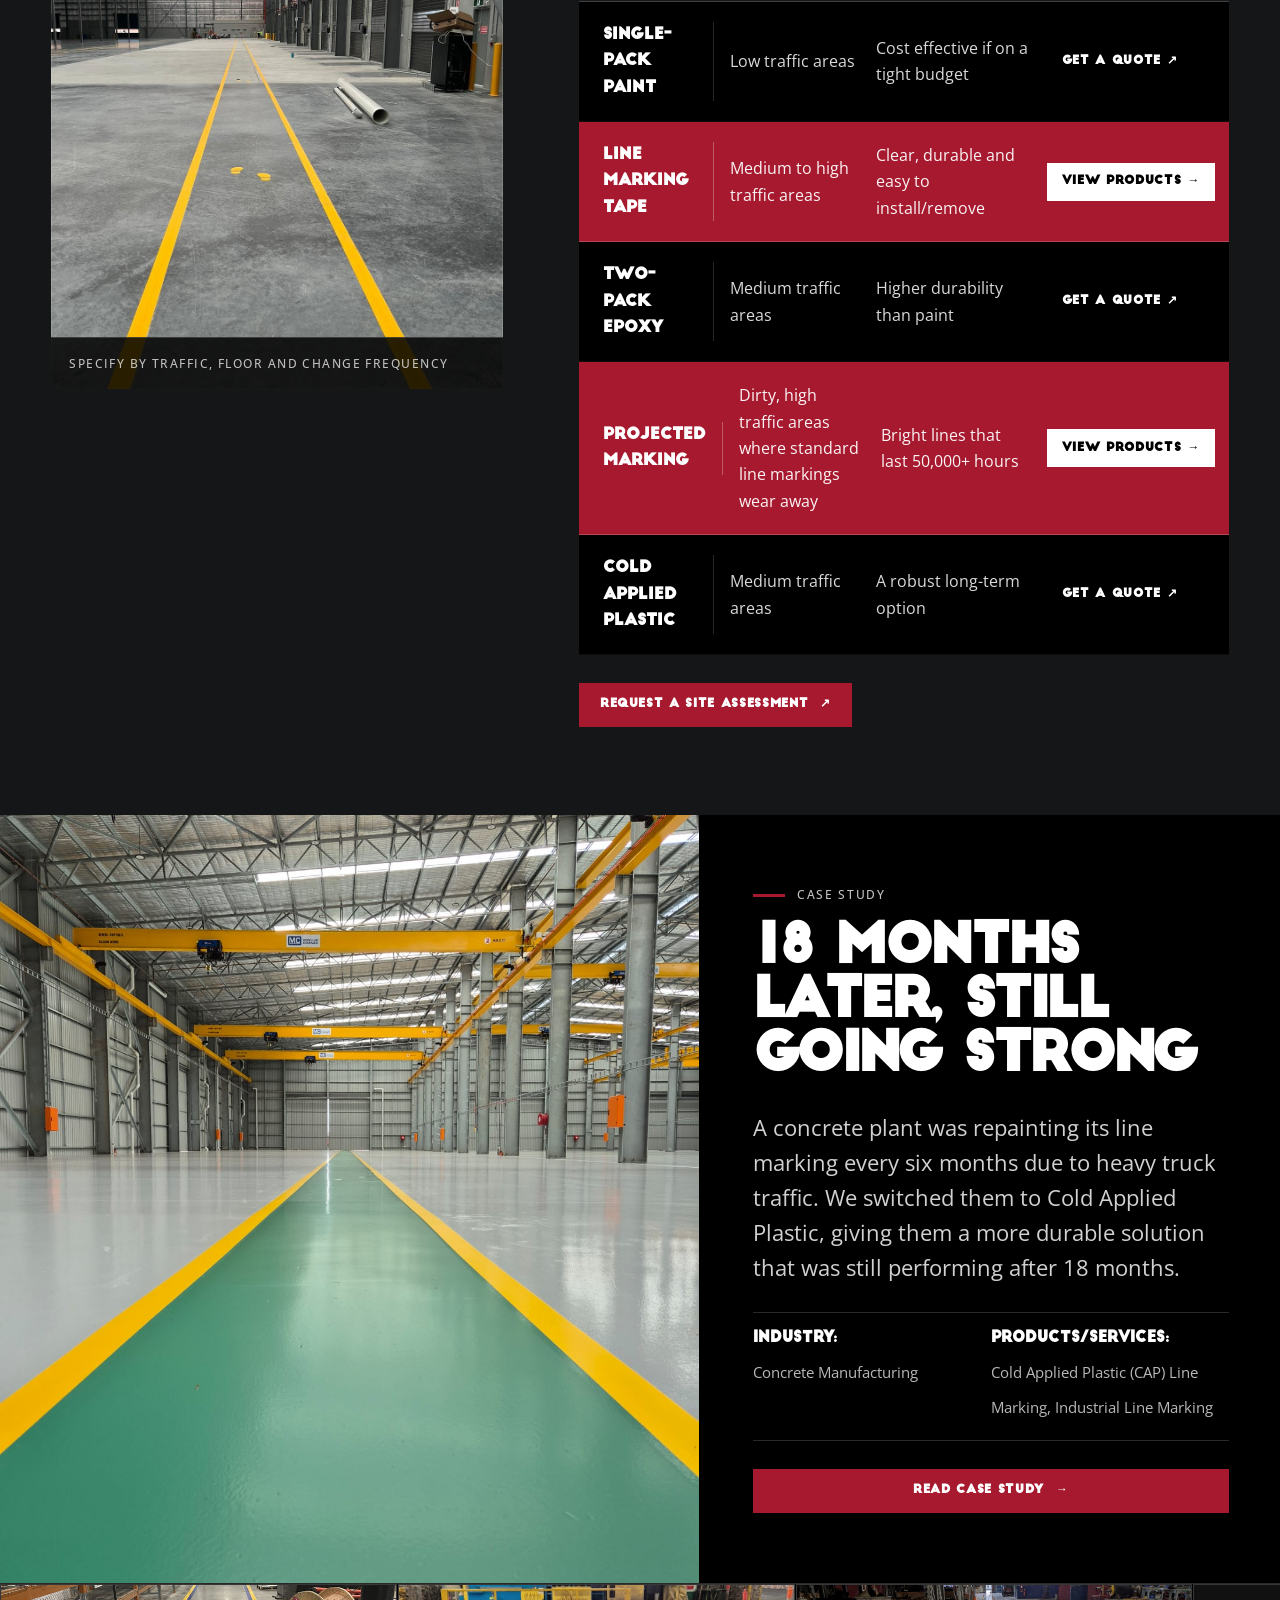
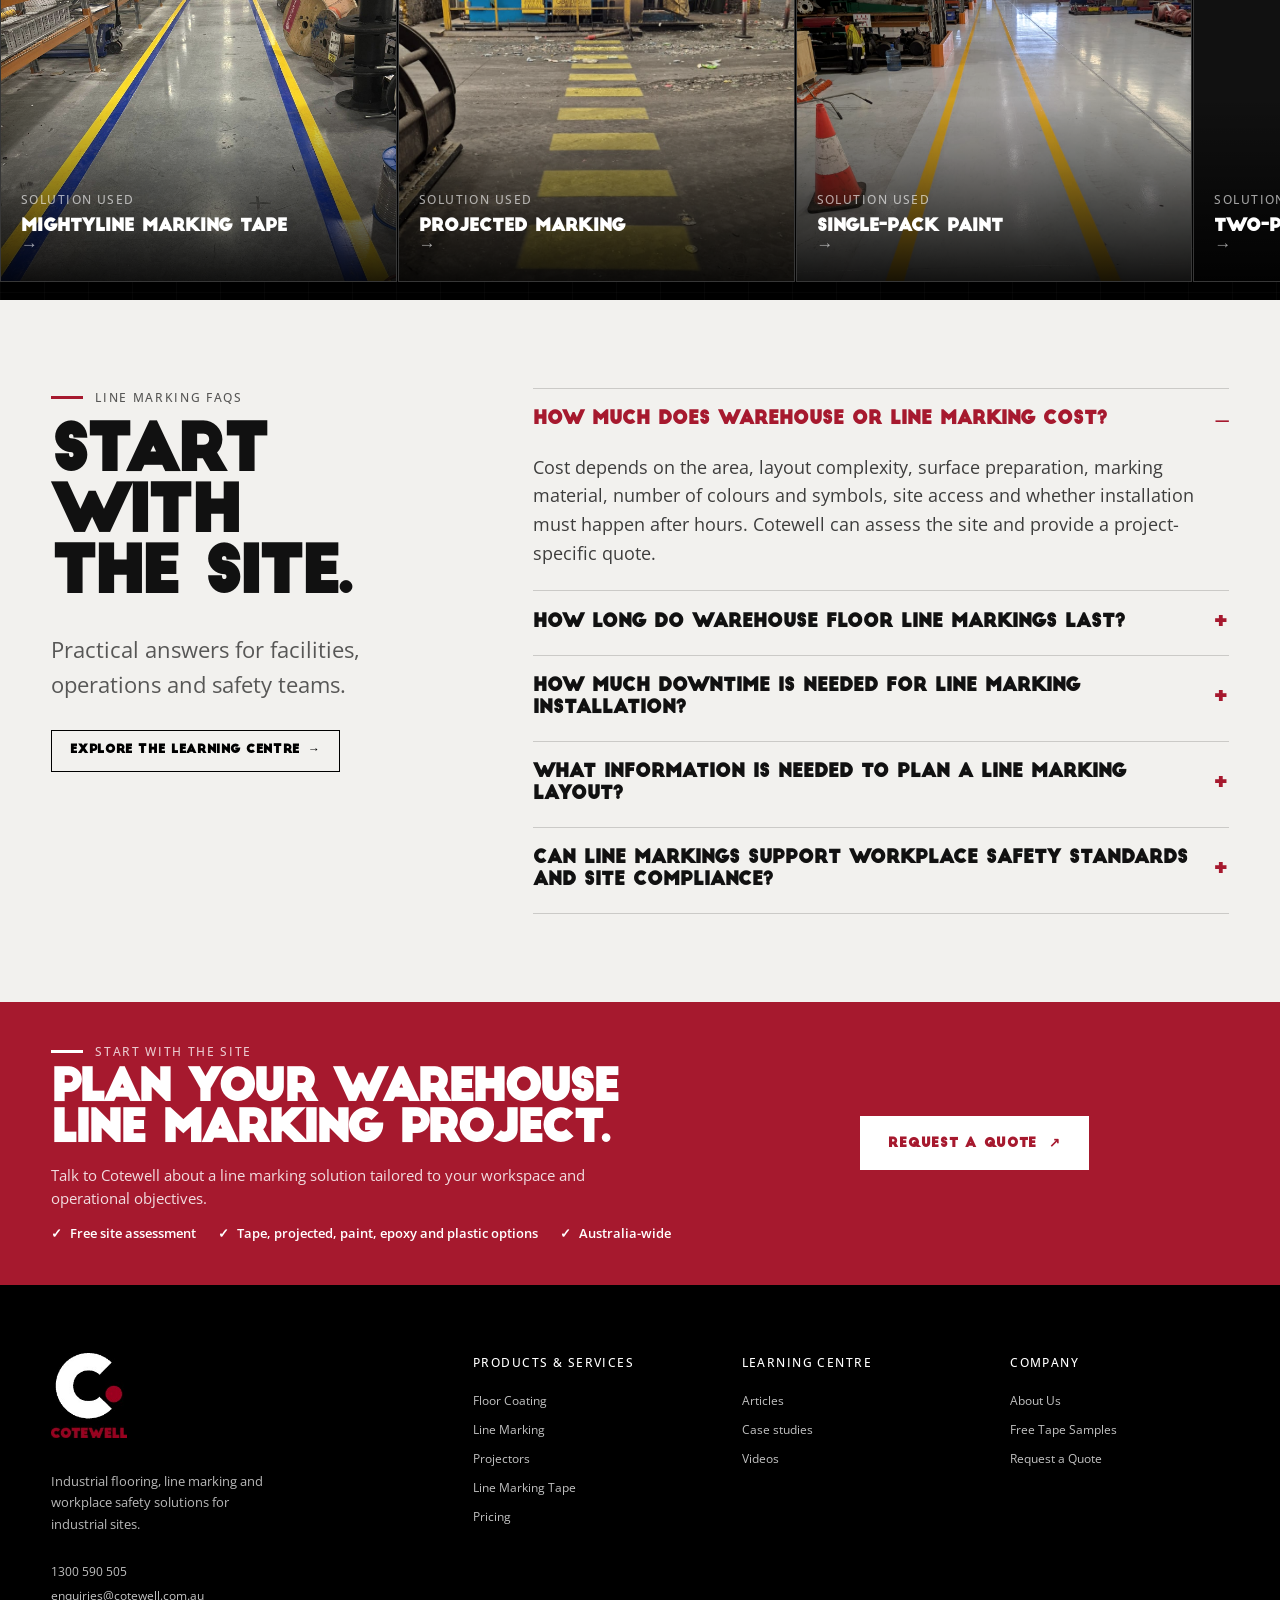
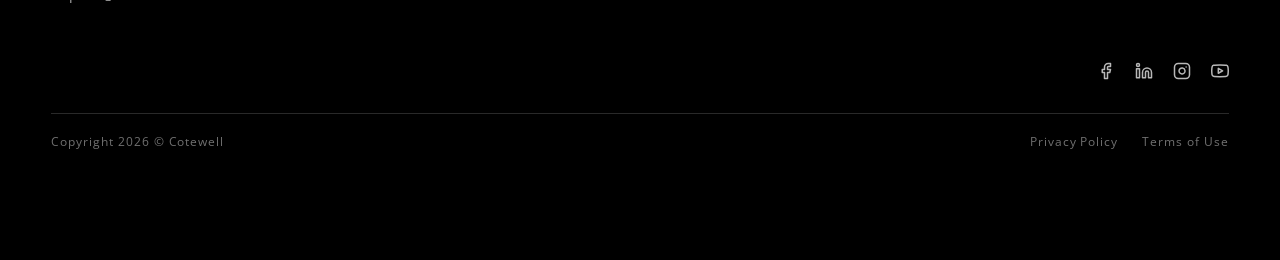
==== commit d4ab5f71: "CTA section updates" ====
--- a/index.html
+++ b/index.html
@@ -440,8 +440,8 @@
     <section class="grillex" id="case-study">
       <div class="shell grillex-grid">
         <div class="grillex-media reveal">
-          <img src="https://cotewell.com.au/wp-content/uploads/2026/08/20250320_163635-scaled.jpg"
-            alt="Industrial floor marking system in a working facility" width="2000" height="2000" loading="lazy">
+          <img src="assets/img/Epoxy Line Marking.jpeg"
+            alt="Epoxy line marking in a working facility" width="1200" height="1600" loading="lazy">
         </div>
         <div class="grillex-copy reveal">
           <p class="eyebrow"><span></span>Case study</p>
@@ -557,7 +557,7 @@
       <div class="shell quote-banner">
         <div class="quote-banner__copy reveal">
           <p class="eyebrow"><span></span>Start with the site</p>
-          <h2>Plan your warehouse<br>line marking project.</h2>
+          <h2>Plan your warehouse line marking project.</h2>
           <p class="quote-banner__intro">Talk to Cotewell about a line marking solution tailored to your workspace and
             operational objectives.</p>
           <ul class="quote-banner__points">
@@ -567,11 +567,6 @@
           </ul>
         </div>
         <div class="quote-banner__media reveal">
-          <img src="assets/img/line-marking-products.jpg"
-            alt="Cotewell line marking products" width="2000" height="2000"
-            loading="lazy" decoding="async">
-          <div class="contact-lines"><span>Prefer to talk?</span><a href="tel:1300590505">1300 590 505</a><a
-              href="mailto:enquiries@cotewell.com.au">enquiries@cotewell.com.au</a></div>
           <a class="button button--white button--large" href="https://cotewell.com.au/request-quote/">Request a Quote
             <span aria-hidden="true">↗</span></a>
         </div>
--- a/styles.css
+++ b/styles.css
@@ -1755,107 +1755,73 @@
 .quote-banner {
   display: grid;
   grid-template-columns: 1.1fr .9fr;
-  min-height: 450px;
-  align-items: stretch;
+  gap: 48px;
+  align-items: center;
+}
+
+.quote-banner__media {
+  display: flex;
+  justify-content: center;
+}
+
+.quote-banner .button--white {
+  color: var(--red);
+}
+
+.quote-banner .button--white:hover {
+  color: var(--white);
 }
 
 .quote-banner__copy {
-  align-self: center;
-  padding: 80px 54px 80px 0;
+  padding: 40px 0;
+}
+
+.quote-banner .eyebrow {
+  margin-bottom: 8px;
+}
+
+.quote-banner h2 {
+  font-size: clamp(30px, 3.4vw, 44px);
 }
 
 .quote-banner__intro {
-  max-width: 55ch;
-  margin: 22px 0 0;
+  max-width: 70ch;
+  margin: 12px 0 0;
   color: rgba(255, 255, 255, .85);
-  font-size: 17px;
-  line-height: 1.6;
+  font-size: 15px;
+  line-height: 1.5;
 }
 
 .quote-banner__points {
-  display: grid;
-  gap: 10px;
-  margin: 32px 0 0;
+  display: flex;
+  flex-wrap: wrap;
+  gap: 4px 22px;
+  margin: 14px 0 0;
   padding: 0;
   list-style: none;
   color: var(--white);
-  font-size: 15px;
+  font-size: 13px;
   font-weight: 600;
 }
 
 .quote-banner__points li::before {
   content: "✓";
-  margin-right: 10px;
+  margin-right: 8px;
   font-weight: 800;
-}
-
-.quote-banner .contact-lines {
-  position: relative;
-  z-index: 1;
-  flex-direction: column;
-  align-items: center;
-  justify-content: center;
-  gap: 10px;
-  margin: 0 0 28px;
-}
-
-.quote-banner .contact-lines span {
-  color: var(--white);
-  font-size: 20px;
-  font-weight: 800;
-}
-
-.quote-banner .contact-lines a {
-  font-size: 15px;
-}
-
-.quote-banner__media {
-  position: relative;
-  display: flex;
-  flex-direction: column;
-  align-items: center;
-  justify-content: center;
-  text-align: center;
-  min-height: 480px;
-  padding: 48px 0 48px 40px;
-  margin-right: calc((100vw - min(100vw - (var(--gutter) * 2), var(--shell))) / -2);
-  padding-right: calc((100vw - min(100vw - (var(--gutter) * 2), var(--shell))) / 2);
-}
-
-.quote-banner__media img {
-  position: absolute;
-  inset: 0;
-  width: 100%;
-  height: 100%;
-  object-fit: cover;
-  object-position: center;
-}
-
-.quote-banner__media::after {
-  content: "";
-  position: absolute;
-  inset: 0;
-  background: linear-gradient(180deg, rgba(0, 0, 0, .55), rgba(0, 0, 0, .55));
-}
-
-.quote-banner__media .button {
-  position: relative;
-  z-index: 1;
 }
 
 @media (max-width: 980px) {
   .quote-banner {
     grid-template-columns: 1fr;
+    gap: 0;
   }
 
   .quote-banner__copy {
-    padding-right: 0;
+    padding: 40px 0 24px;
   }
 
   .quote-banner__media {
-    min-height: 420px;
-    margin-inline: calc(var(--gutter) * -1);
-    padding: 40px var(--gutter);
+    padding-bottom: 40px;
   }
 }
 
@@ -2293,9 +2259,12 @@
   .system-copy h2,
   .longevity-copy h2,
   .roi-grid h2,
-  .faq-intro h2,
+  .faq-intro h2 {
+    font-size: clamp(36px, 12vw, 54px);
+  }
+
   .quote-banner h2 {
-    font-size: clamp(36px, 12vw, 54px);
+    font-size: clamp(26px, 8vw, 34px);
   }
 
   .application {
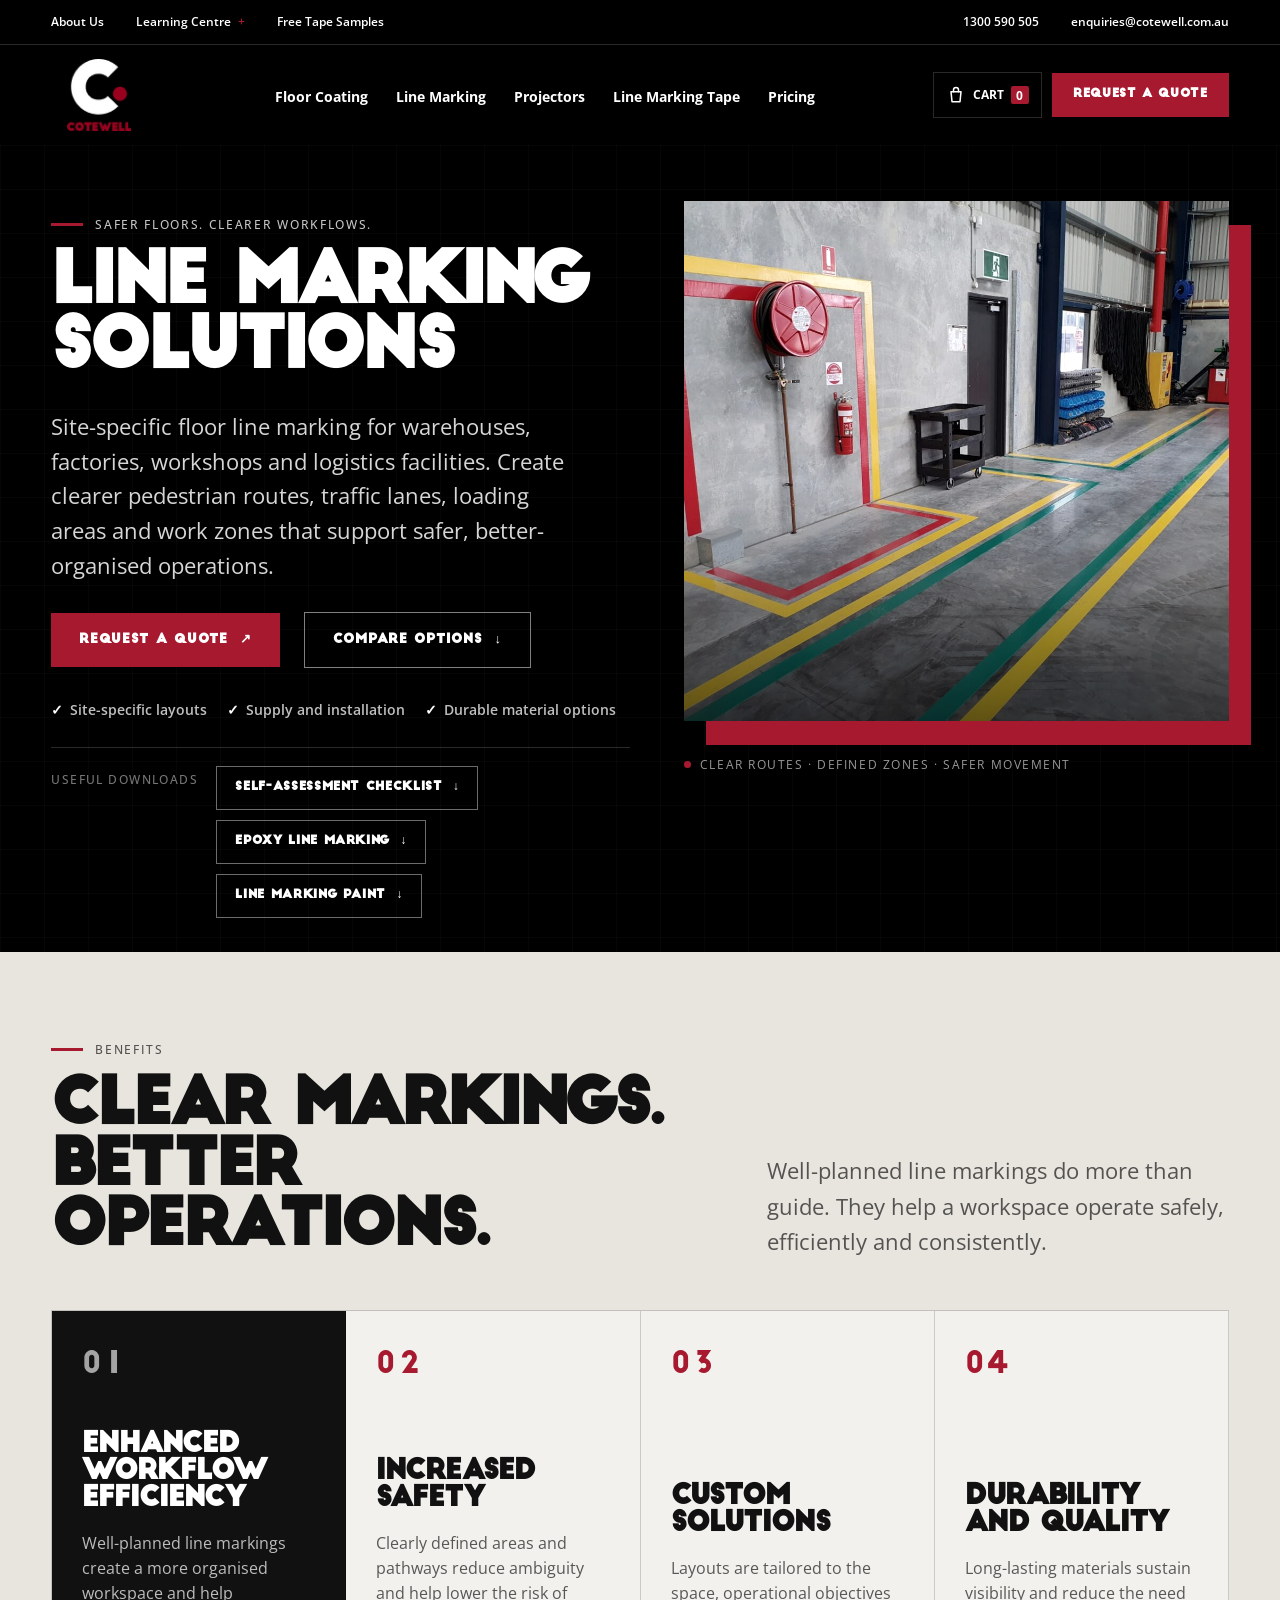
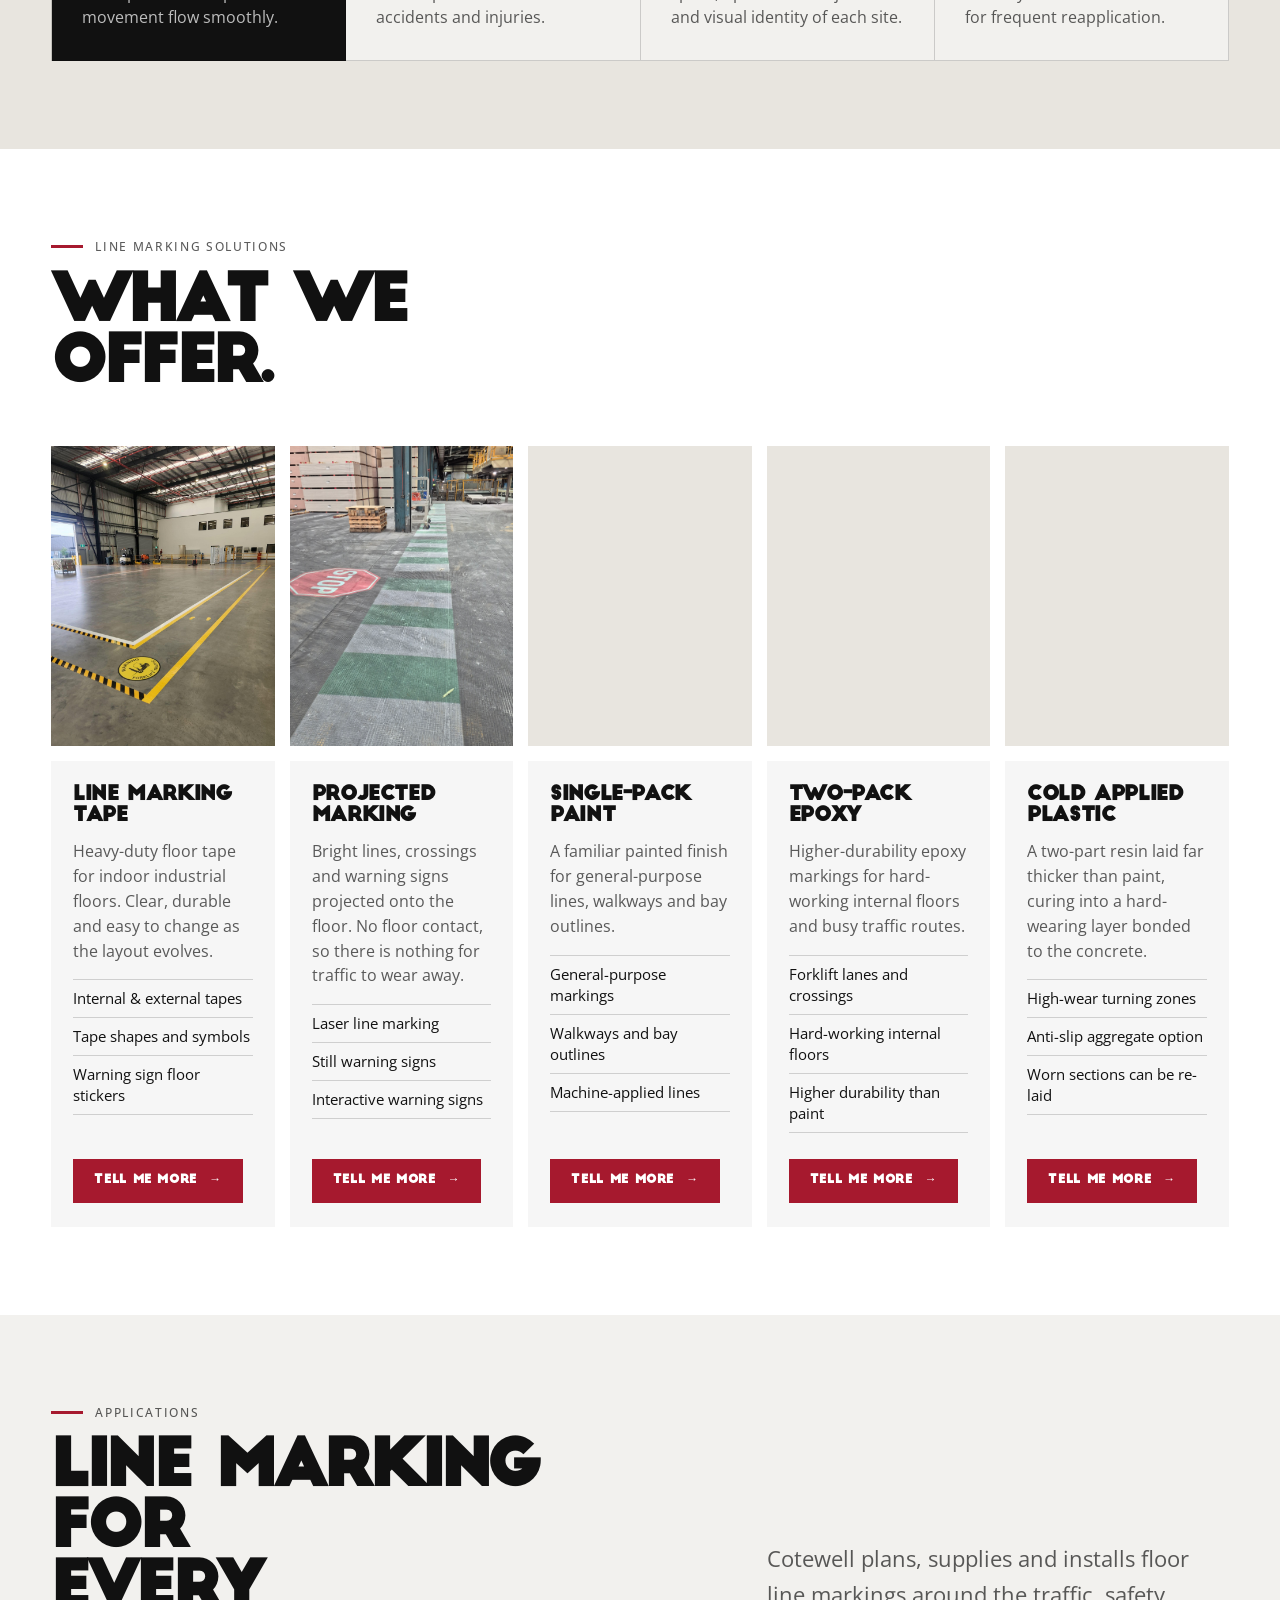
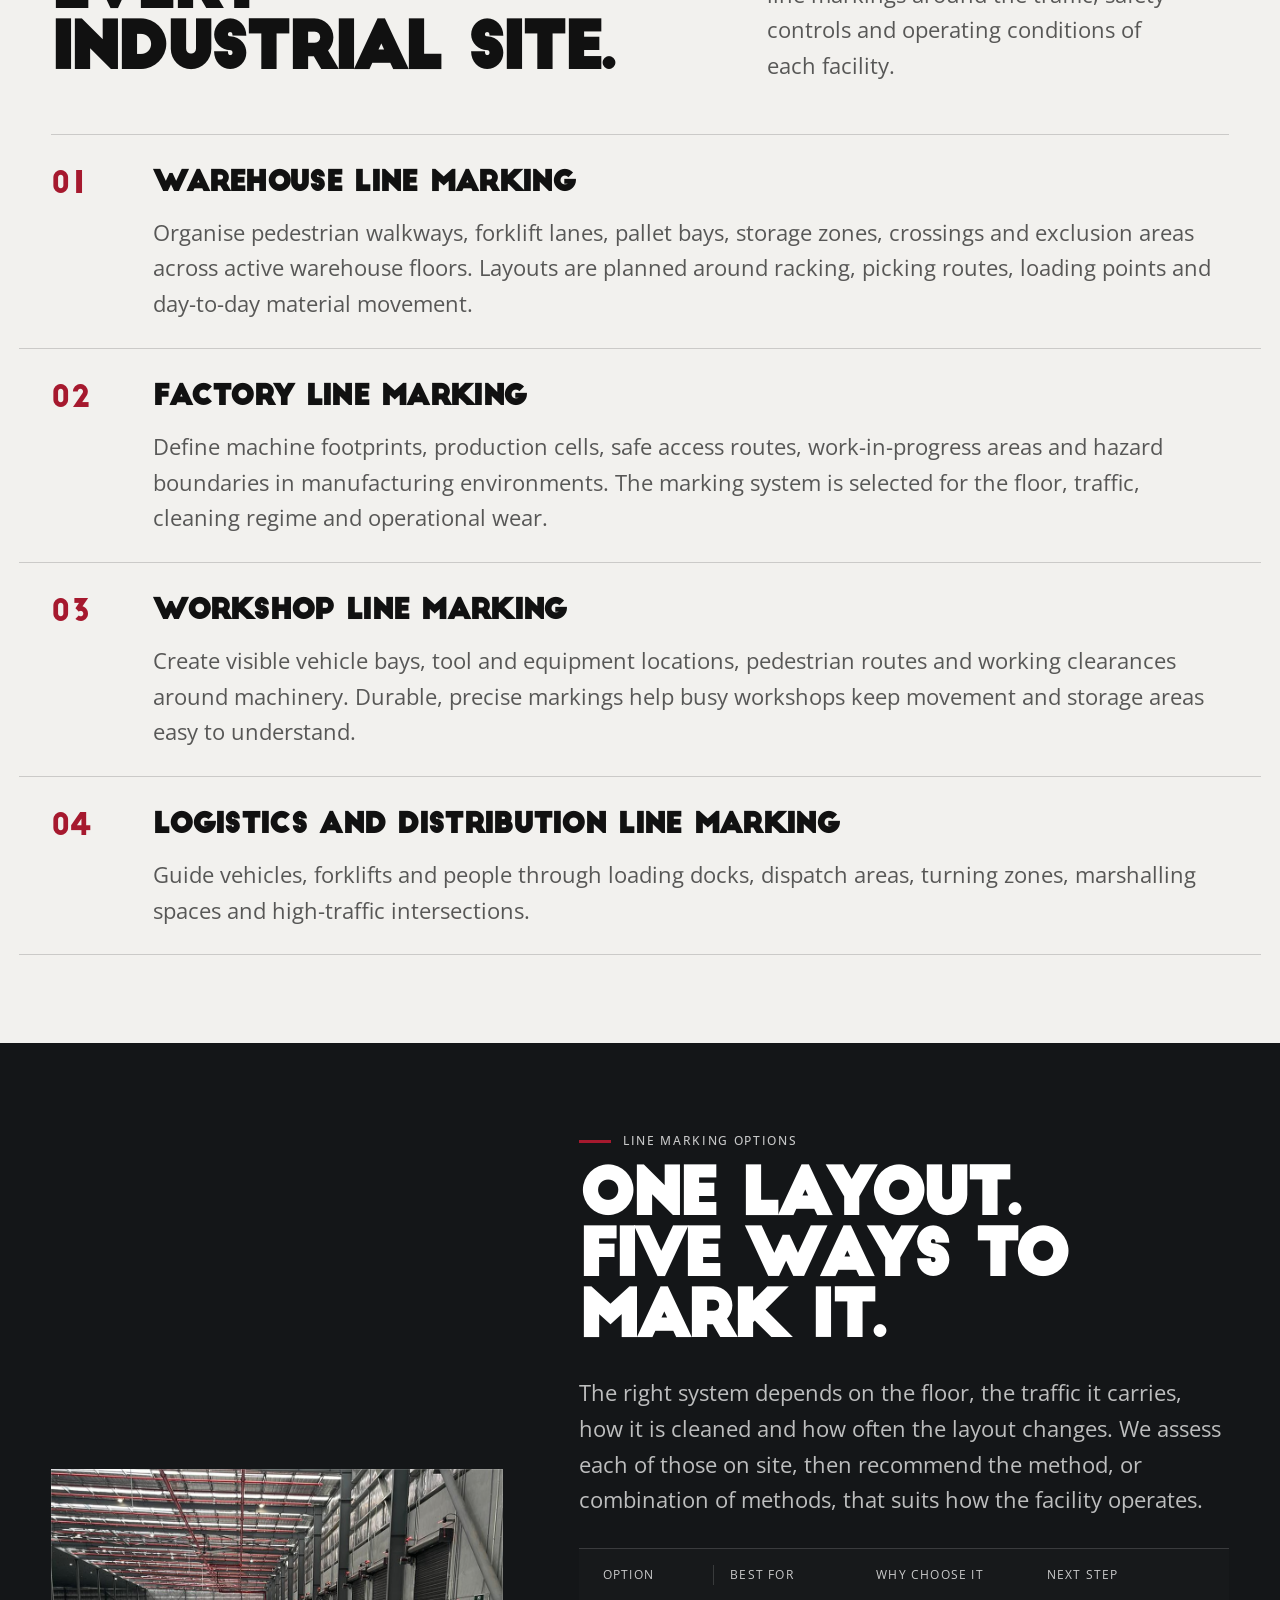
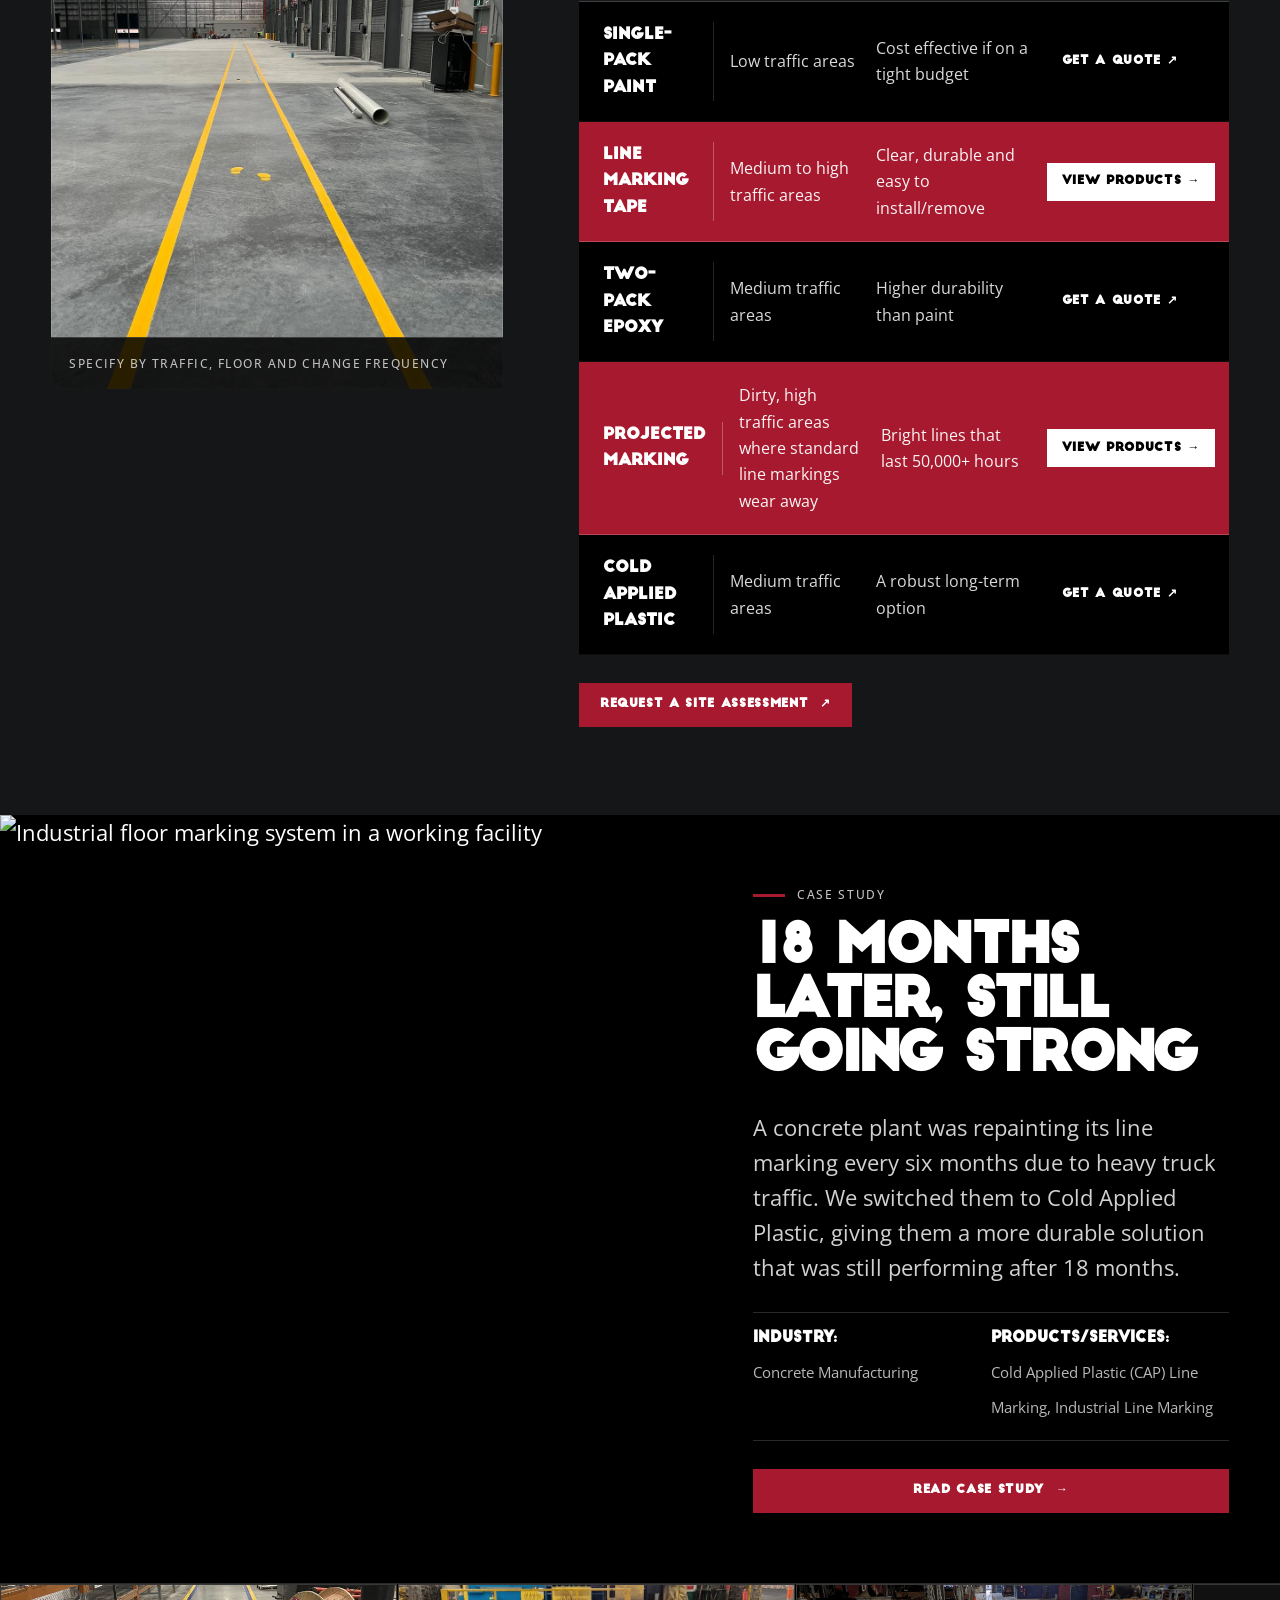
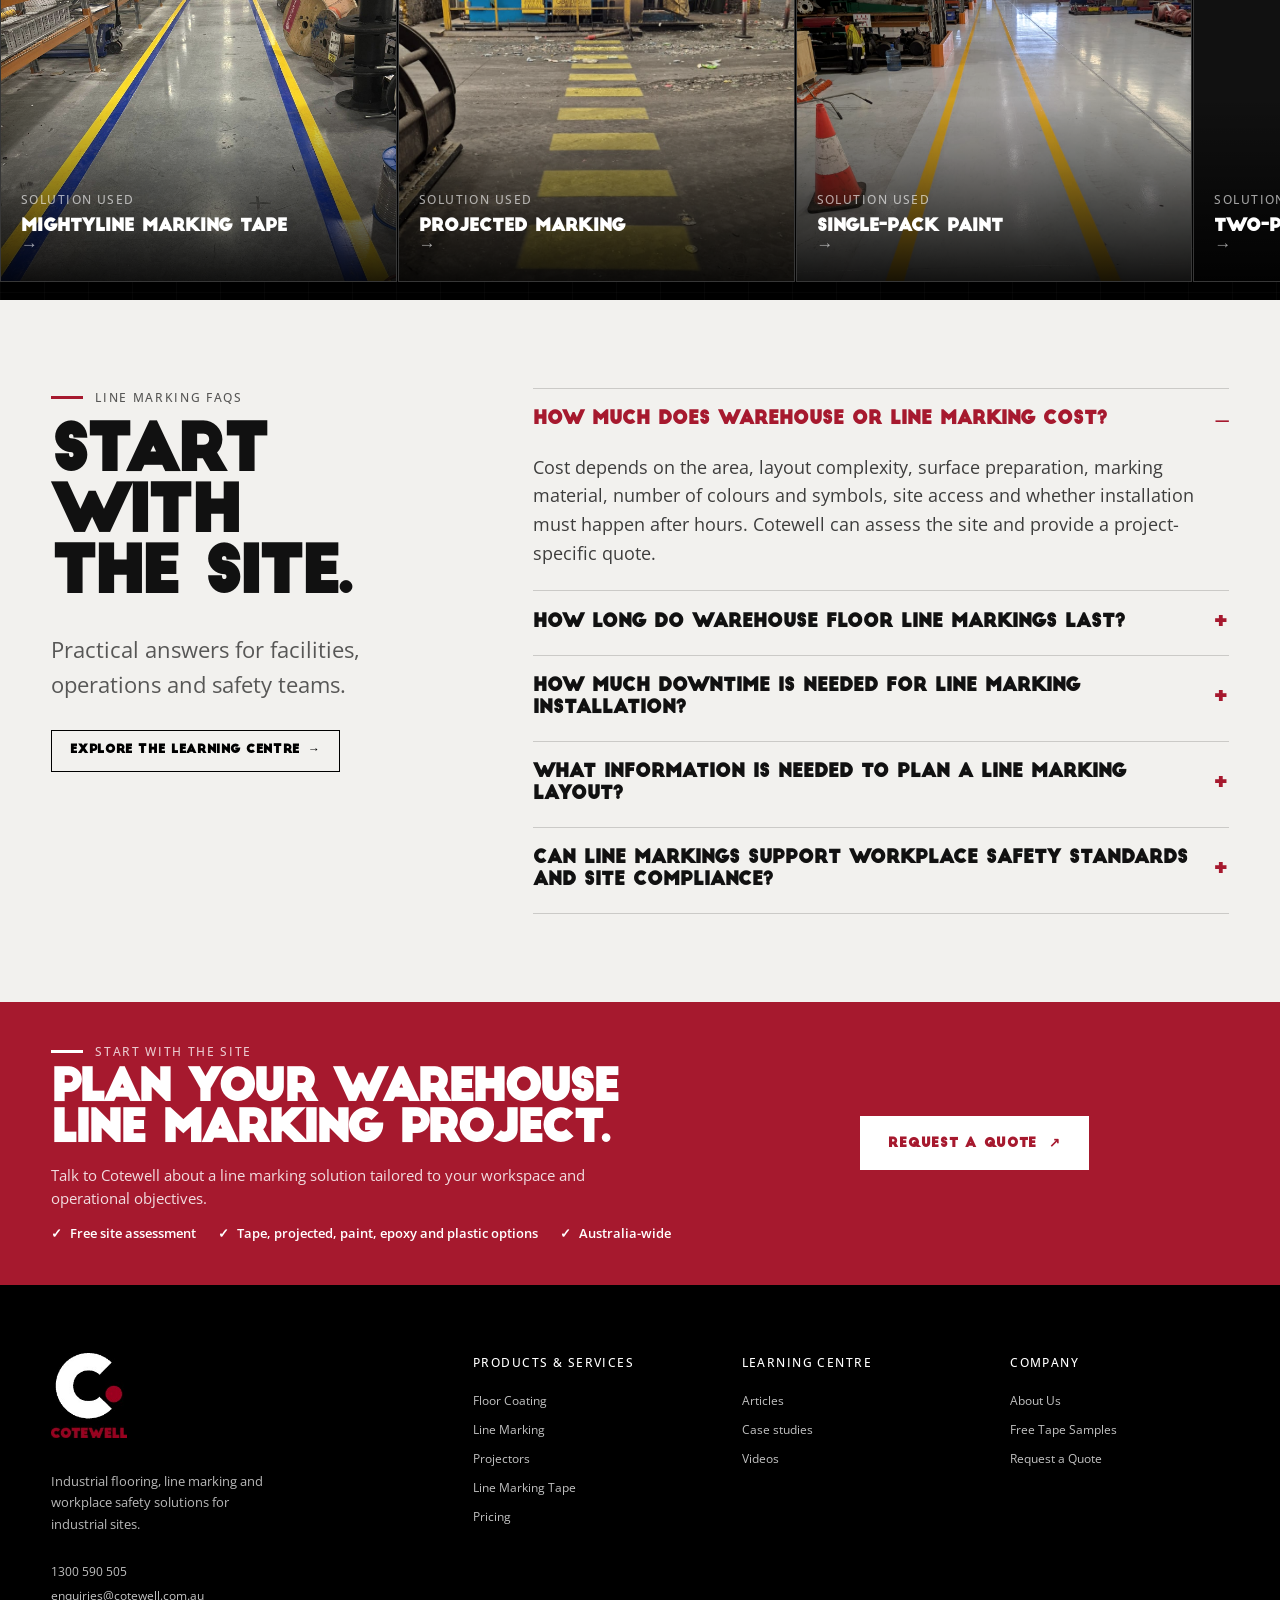
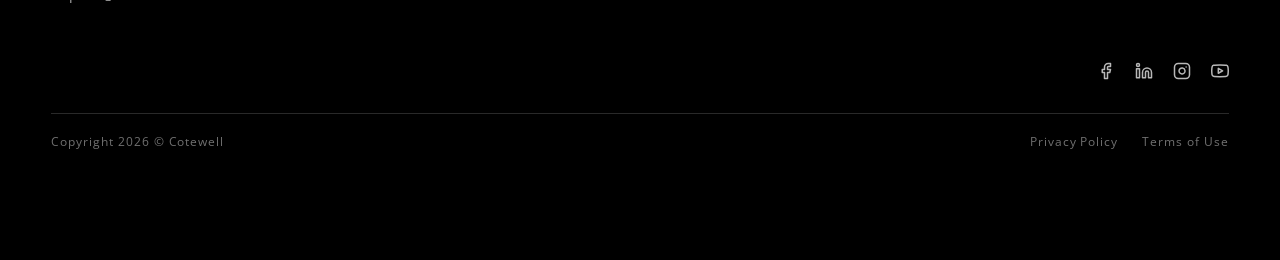
==== commit 07b36352: "Fix image" ====
--- a/index.html
+++ b/index.html
@@ -440,8 +440,8 @@
     <section class="grillex" id="case-study">
       <div class="shell grillex-grid">
         <div class="grillex-media reveal">
-          <img src="assets/img/Epoxy Line Marking.jpeg"
-            alt="Epoxy line marking in a working facility" width="1200" height="1600" loading="lazy">
+          <img src="https://cotewell.com.au/wp-content/uploads/2026/08/20250320_163635-scaled.jpg"
+            alt="Industrial floor marking system in a working facility" width="2000" height="2000" loading="lazy">
         </div>
         <div class="grillex-copy reveal">
           <p class="eyebrow"><span></span>Case study</p>
@@ -491,8 +491,8 @@
                       aria-hidden="true">→</span></a></strong></figcaption>
             </figure>
             <figure class="project-gallery__slide">
-              <img src="assets/img/Epoxy Line Marking.jpg"
-                alt="Yellow walkway and footprint markings in a Victorian food processing warehouse" width="4000" height="2252" loading="lazy" decoding="async">
+              <img src="assets/img/Epoxy Line Marking.jpeg"
+                alt="Yellow walkway and footprint markings in a Victorian food processing warehouse" width="1200" height="1600" loading="lazy" decoding="async">
               <figcaption><span class="mono">Solution used</span><strong><a
                     href="https://cotewell.com.au/pros-cons-of-our-2-pack-epoxy-line-marking/">Two-pack Epoxy <span
                       aria-hidden="true">→</span></a></strong></figcaption>
